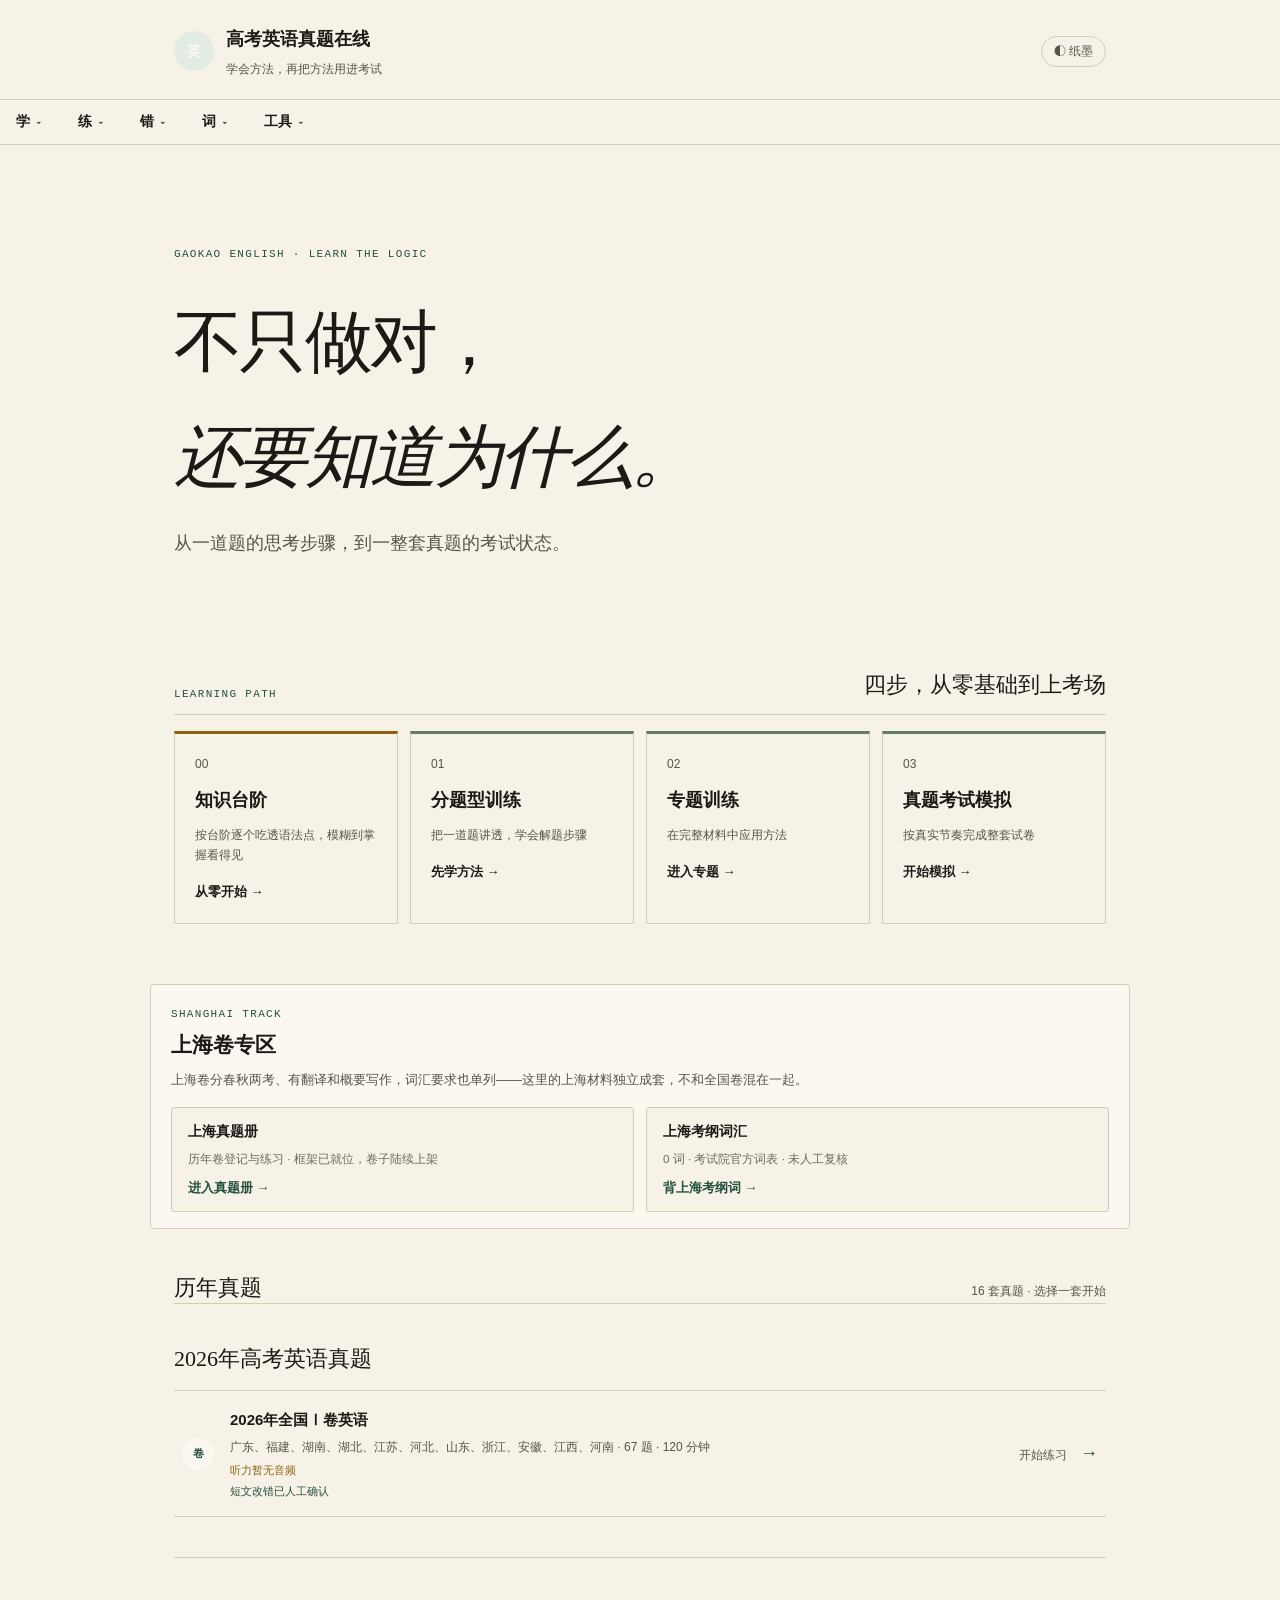
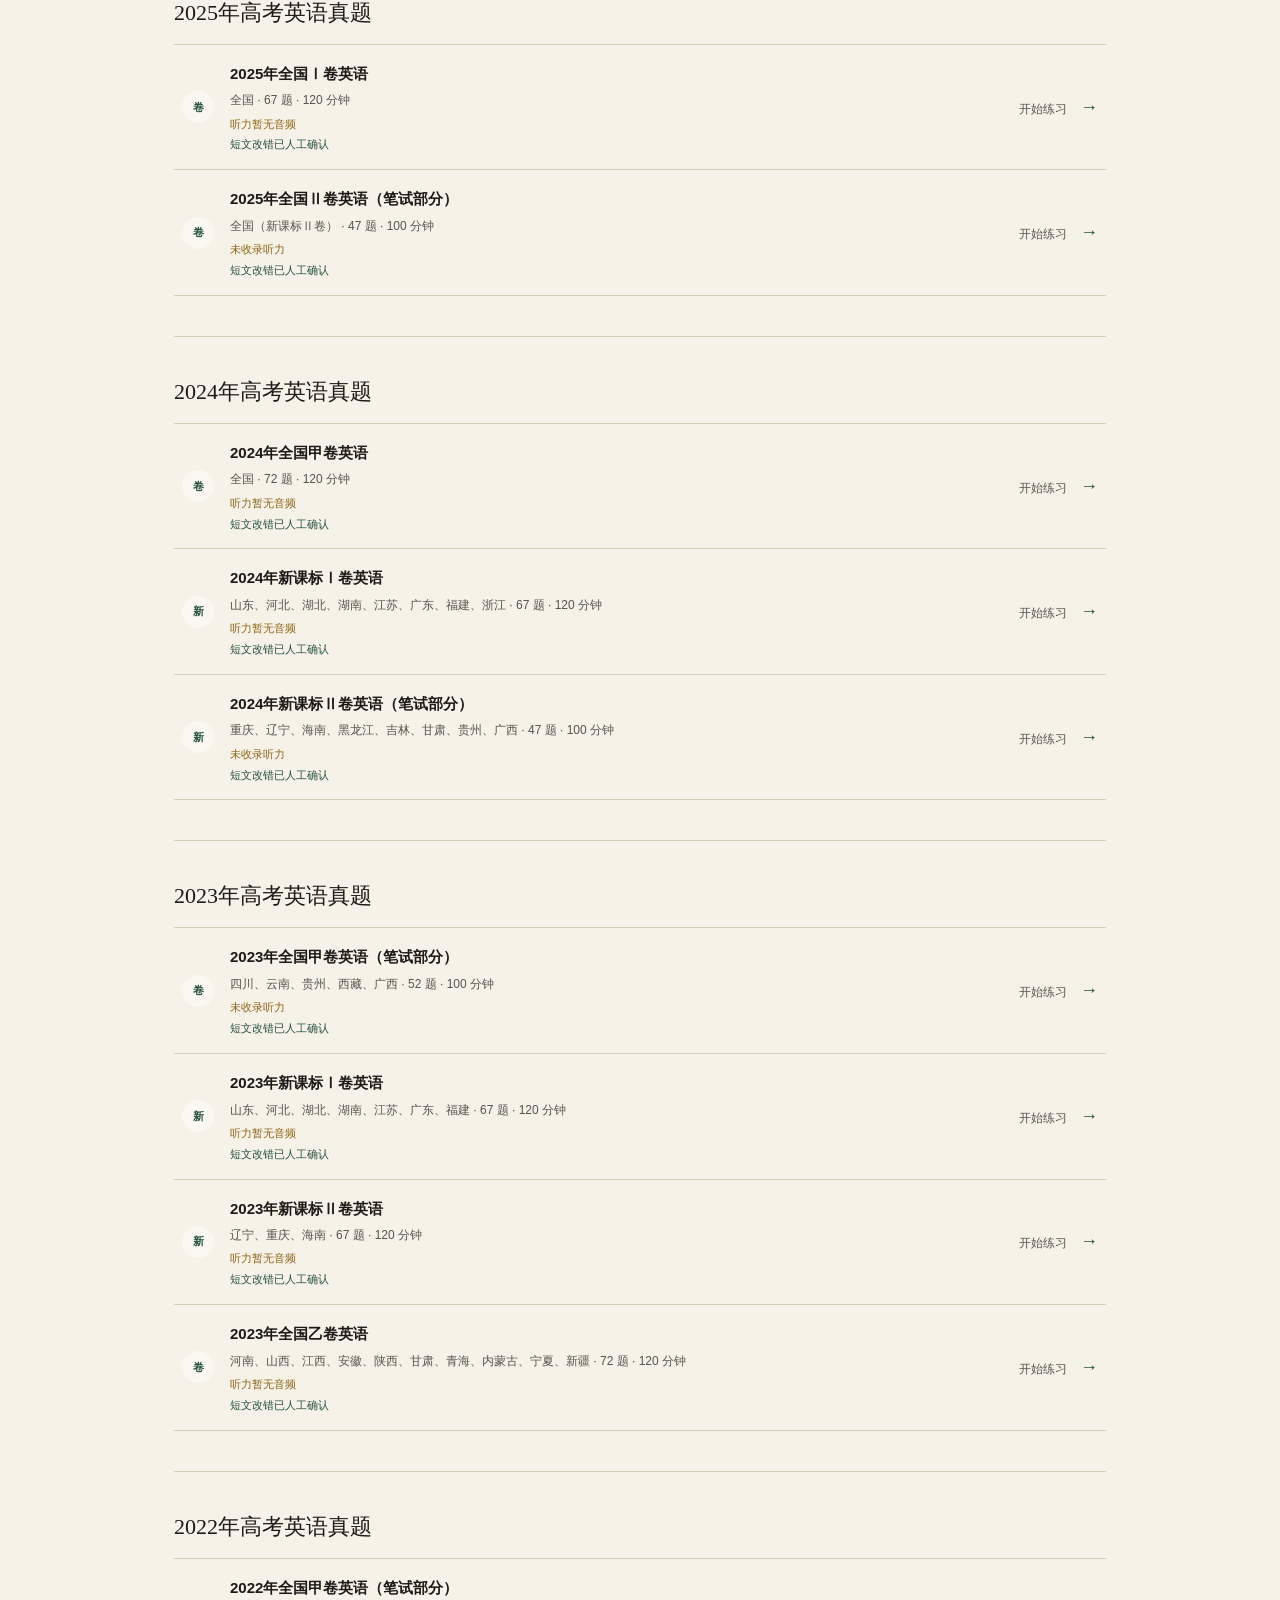
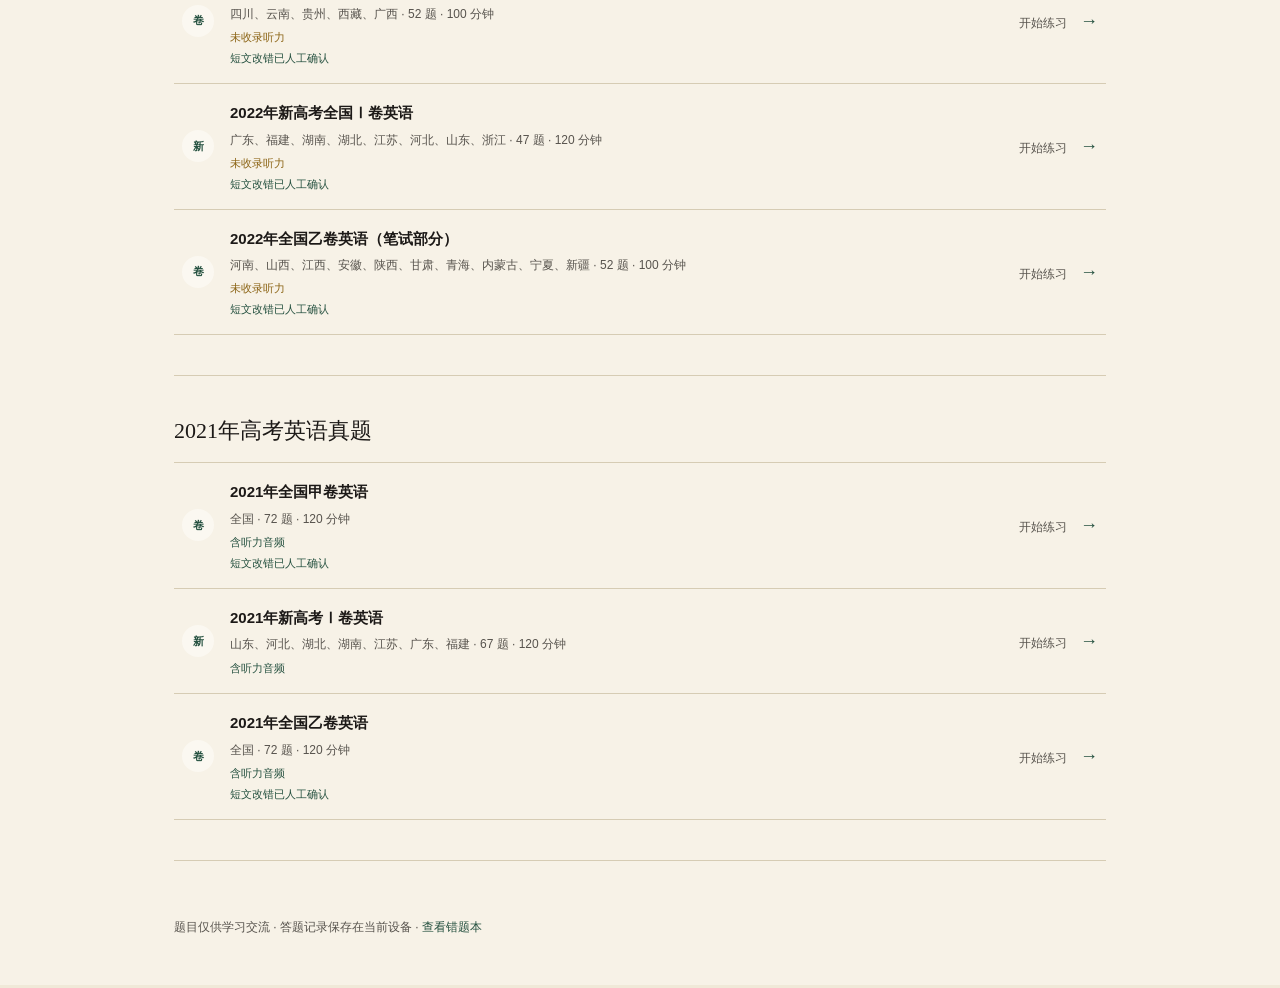
==== index.html @ 0f6656a6 "chore: 初始提交 — 高考英语真题在线（纯前端 SPA） - 16 套全国卷/新高考真题数据 + 听力音频 - 词库：词书/词典/上海考纲词汇（共 10 本） - 功能模块：错题本、生词本、做题" ====
<!DOCTYPE html>
<html lang="zh-CN">
<head>
<meta charset="UTF-8">
<meta name="viewport" content="width=device-width, initial-scale=1.0, viewport-fit=cover">
<title>高考英语真题在线 - 限时练习 · 即时判分</title>
<!-- 主题预置（附录 C1）+ 做题页字号预置（附录 E3）：样式表加载前就把
     主题/字号类挂到 <html> 上，避免首帧闪错底色。
     合法值：主题 day / night（空 = 纸墨默认），字号 lg / xl（空 = 默认）；
     写入方是 app.js 的 theme-cycle / UI.bumpFs。 -->
<script>try{var _t=localStorage.getItem('gkyy_theme');if(_t==='day'||_t==='night')document.documentElement.classList.add('theme-'+_t);var _f=localStorage.getItem('gkyy_fs');if(_f==='lg'||_f==='xl')document.documentElement.classList.add('fs-'+_f);}catch(e){}</script>
<link rel="stylesheet" href="css/style.css">
<link rel="stylesheet" href="css/app.css">
<link rel="stylesheet" href="css/reference.css">
<link rel="stylesheet" href="css/training.css">
<link rel="stylesheet" href="css/platform.css">
<link rel="stylesheet" href="css/design-system.css">
<!-- components.css：全站可复用组件层（容器/卡片/网格/字段/状态）。
     插在 design-system.css 之后、learn/synonyms/word 之前，让页面级 CSS
     既能引用组件类，又能在需要时覆盖。 -->
<link rel="stylesheet" href="css/components.css">
<!-- 分台阶学习页（#/learn）专用样式，仅定义本页新增类名，复用全站 token -->
<link rel="stylesheet" href="css/learn.css">
<!-- 做题方法卡（M1）样式 -->
<link rel="stylesheet" href="css/methods.css">
<link rel="stylesheet" href="css/shanghai.css">
<!-- 同义近义反义（#/synonyms）星座探索页专用样式 -->
<link rel="stylesheet" href="css/synonyms.css">
<link rel="stylesheet" href="css/word.css">
<!-- 参考范文库（#/writing/models）+ 写作专题的新入口样式 -->
<link rel="stylesheet" href="css/writing.css">
<link rel="stylesheet" href="css/responsive.css">
<!-- 主题三态（附录 C1）：纸墨默认 / 白昼 / 夜间。只覆盖 style.css 的变量层，
     组件规则一律不改；排在 responsive 之后确保变量覆盖生效。 -->
<link rel="stylesheet" href="css/themes.css">
<!-- G3 打印/PDF 导出：错题本/复习队列/生词本三页的「打印」按钮 +
     Ctrl+P 兜底。全是 @media print 规则，不影响屏幕渲染。 -->
<link rel="stylesheet" href="css/print.css">
<!-- PWA（F9）：file:// 打开时浏览器会忽略 manifest（fetch 受限），http(s)
     部署后即可被识别为可安装应用。图标用 SVG，免生成多尺寸位图。 -->
<link rel="manifest" href="manifest.json">
<link rel="icon" href="assets/icon.svg" type="image/svg+xml">
<meta name="theme-color" content="#2e6b46">
</head>
<body>
<!-- 跳过导航：键盘/读屏用户第一个 Tab 就能直达主内容，不必逐个穿过顶栏链接。
     聚焦逻辑在 js/a11y.js（不写 location.hash，否则会触发路由回落到首页）。 -->
<a class="skip-link" href="#main">跳到主要内容</a>
<div id="app"></div>
<!-- 39 个外部脚本统一带 defer（2026-09-19）：下载并行、执行顺序不变 ——
     下面整条加载链依赖的就是这个顺序；defer 保证全部解析完才执行，
     #app 不必等 39 个脚本逐个串行下载完才见到内容。
     review.js 是纯计算（错题的间隔复习阶梯），被 js/store.js 的
     markMistakeReviewed 与各页面读取，排在 store.js 之前最省心。 -->
<script defer src="js/review.js"></script>
<script defer src="js/store.js"></script>
<!-- diagnose.js 只导出 Diagnose 常量，被 js/exam.js 的 collectMistakes 调用，
     必须排在它之前（这里全是普通 <script>，没有模块解析顺序兜底）。 -->
<script defer src="js/diagnose.js"></script>
<!-- subskill.js：12 个题型子技能的定义、节点→家族映射与三档度量（§8.4）。
     被 exam.js（交卷落账）、training.js（进度板）、mistakes.js（详情分派）引用。 -->
<script defer src="js/subskill.js"></script>
<!-- diagnostic.js：学业诊断组卷器 + 学业分析规则引擎（纯逻辑，E1/E3），
     被 app.js（开始诊断）与 ui/analysis.js（画像/方案）调用。 -->
<script defer src="js/diagnostic.js"></script>
<!-- redo.js：错题重做组卷器（附录 E1，纯逻辑），被 app.js 的 /redo 路由、
     openPaper 还原分支与结果页入口按钮调用；排在 ui/base.js 之后也兼容
     （eq 函数运行时取 UI.eqAnswer），这里紧随 diagnostic.js 同类纯逻辑。 -->
<script defer src="js/redo.js"></script>
<!-- 本地数据改为 <script> 注入全局变量（取代 fetch 本地 JSON）：file:// 双击
     打开时 fetch 会被 CORS 拦截，整站会卡在「页面加载失败」。这些 .js 在
     data-loader.js 之前加载，把数据挂到 window.__EXAMS__ / __KB__ /
     __EXAMS_CACHE__ 上；原 data/*.json 仍保留、内容不变。 -->
<script defer src="data/index.js"></script>
<!-- 每卷考点词（附录 E2，tools/build_examfreq.py 产出）：仅数 KB 的每卷
     top15 高考核心词榜，做题页卷头「考前 2 分钟」折叠块读取，window.__EXAM_WORDS__。 -->
<script defer src="data/examwords.js"></script>
<!-- 知识体系已重建为手写权威内容，入口改为 data/knowledge/index.js（window.__KB__），
     与考试加载链路(gen_data_js.py)分离；旧 data/knowledge.json / data/knowledge.js 不再加载。 -->
<script defer src="data/knowledge/index.js"></script>
<!-- 做题方法卡（M1，#/methods 数据源）：全国卷五大客观题型的自著候选流程，
     每步 = 动作 + 禁止 + 卡住回退；步骤词表与错题「错在哪一步」标签共用。 -->
<script defer src="data/methods/index.js"></script>
<!-- 定位改写标注试点（2026-09-19）：AI 标注·未人核，与 verified 试卷数据
     分文件存放（window.__LOC__）；人核流程见文件头注释。 -->
<script defer src="data/loc/index.js"></script>
<!-- 上海专区：真题登记框架（papers 暂空）与考纲词汇（官方 PDF 解析，未人核）。
     与全国卷数据完全分开；上海卷制式不同，禁止复用 legacy/new 折算口径。
     sh-kaogang.js（226KB）已改为进上海词汇相关页时按需注入（js/ui/shanghai.js
     的 shVocabReady，与 examfreq/dict 同一懒加载模式），不再急载。 -->
<script defer src="data/shanghai/exams.js"></script>
<!-- 知识星图（#/knowledge-graph）的数据来自 __KB__（related 派生边），
     旧 knowledge_graph.json/.js 已随 D1 改造退役删除。 -->
<!-- 词库（高考/高中/初中/六级词汇，来自三个 git 仓库）：注册表 + 惰性 loader。
     各词书本体按需由 window.__VOCAB__.load(id) 注入，避免一次性加载全部。 -->
<script defer src="data/vocab/index.js"></script>
<!-- 同义/近义/反义词族（#/synonyms 数据源）：手写权威整理，window.__SYN__ -->
<script defer src="data/vocab/synonyms.js"></script>
<!-- 词缀表（前缀/后缀，#/synonyms 词缀派生连接的数据源）：手写权威整理，window.__AFFIX__。
     派生关系由页面运行时与高中词书逐词比对计算（去词缀后仍是词表词才成立）。 -->
<script defer src="data/vocab/affixes.js"></script>
<!-- 通用英汉词典（AsunDictionary，MIT，12.2 万词）：查词兜底，按首字母分片懒加载。 -->
<script defer src="data/vocab/dict.js"></script>
<!-- 真题考频（附录 C3，tools/build_examfreq.py 离线统计）不在此急加载：
     生成物约 MB 级，词条页 _fillWord 时才由 UI._freqReady() 按需注入
     data/examfreq.js（与 dict 分片同一懒加载模式），保持首屏轻。 -->
<script defer src="js/data-loader.js"></script>
<!-- js/ui/*.js：原 js/render.js 拆分而来。base.js 必须排在最前 ——
     它创建 UI 对象本体，其余四个文件用 Object.assign(UI, {…}) 往上挂页面。 -->
<script defer src="js/ui/base.js"></script>
<script defer src="js/ui/library.js"></script>
<script defer src="js/ui/exam-page.js"></script>
<script defer src="js/ui/dashboard.js"></script>
<script defer src="js/ui/mistakes.js"></script>
<!-- 做题方法卡（M1）：#/methods 门厅与单卡 + 错题「错在哪一步」chips 与聚合 -->
<script defer src="js/ui/methods.js"></script>
<!-- 上海专区：门厅 + 真题册（框架）+ 考纲词汇浏览 -->
<script defer src="js/ui/shanghai.js"></script>
<script defer src="js/ui/insights.js"></script>
<script defer src="js/ui/drill.js"></script>
<script defer src="js/ui/search.js"></script>
<script defer src="js/ui/synonyms.js"></script>
<!-- 查词模块（C4/C6）：#/word 词条页 + 点击查词取词逻辑 -->
<script defer src="js/ui/word.js"></script>
<script defer src="js/ui/phrases.js"></script>
<!-- 学业分析（E1/E2/E3）：#/analysis 画像与每日方案、诊断说明/结果页。
     依赖 js/diagnostic.js（组卷+规则引擎），排在它之后。 -->
<script defer src="js/ui/analysis.js"></script>
<script defer src="js/exam.js"></script>
<script defer src="js/training.js"></script>
<script defer src="js/training-page.js"></script>
<script defer src="js/topic.js"></script>
<!-- 参考范文库（#/writing/models）：汇总各卷 modelAnswer，按题型筛选搜索。
     调 Topic.writingType 复用同一套细分类型规则，必须排在 topic.js 之后。 -->
<script defer src="js/ui/writing.js"></script>
<script defer src="js/knowledge-graph.js"></script>
<script defer src="js/app.js"></script>
<script defer src="js/ui-sheet.js"></script>
<script defer src="js/a11y.js"></script>
</body>
</html>
---- css/style.css ----
/* ===== 高考英语真题在线 · 基础层（令牌 + 顶栏 + 少量试卷补充） =====
   作用域说明（避免再次长出死代码）：
     · 本文件 = 全站设计令牌 + .topbar 顶栏 + 成绩/错题卡片的外观补充
     · 题库首页、试卷页主体、答题卡：app.css
     · 学习平台 / 专题 / 错题本 / 知识图谱：platform.css
     · 题库档案页与解析排版：reference.css
     · 分题型训练与讲义：training.css
     · 无障碍、移动端答题卡抽屉、判分状态：design-system.css
   清理记录：本文件原有 105 条 render.js 从未输出的选择器（另一套首页卡片
   .exam-card/.exam-grid、另一套试卷排版 .paper/.opt/.q-block/.blank、
   计时器 .timer-box、交卷弹窗 .modal、成绩条 .section-bars 等，占文件 65%），
   以及被 app.css 完全覆盖的重复定义（.exam-layout/.q-head/.brand/.exam-meta），
   均已删除。新增样式前请先确认 render 层真的会输出该类名。 */

/* =====================================================================
   设计令牌（唯一事实源：项目根目录 DESIGN.md）
   方向：C · 铅字印刷 —— 米黄纸 / 油墨黑 / 双线报头 / 等宽方括号题号
   旧令牌名（--bg / --blue / --gold …）保留为别名并指向新值，
   使既有 CSS 与 6000 行 JS 无需同步改动即可迁移；分区配色与成就金退役。
   ===================================================================== */
:root {
  /* ---------- 纸与墨：中性骨架 ----------
     底色是米黄纸 #f0e9d8 —— 品牌基底，全站不用纯白作页面底。 */
  --paper-0: #f0e9d8;                    /* 页面底：米黄纸 */
  --paper-1: #f7f2e7;                    /* 卡片 / 抬升面 */
  --paper-2: #fbf8f1;                    /* 最高面：输入框、弹层、悬浮答题卡 */
  --paper-1-glass: rgba(247, 242, 231, .92);  /* 顶栏半透明，融入页面不悬空 */

  /* 对比度为实测值（WCAG 2.1，纸底 #f0e9d8 / 卡面 #f7f2e7）。
     三级文字与功能色一律按 AA 正文 4.5:1 校准，不靠“看着还行”放行。 */
  --ink:   #1c1917;   /* 主文字：油墨黑   14.45:1 / 15.66:1  AAA */
  --ink-2: #57534d;   /* 次要文字          6.31:1 /  6.84:1  AA  */
  --ink-3: #6e695f;   /* 三级 / 元信息     4.51:1 /  4.89:1  AA
                         原 #857e73 实测仅 3.32:1，不达 AA，已压暗至达标。 */

  --line:        #d6ccb4;   /* 常规分隔：分栏线、列表分隔（装饰性，不承载信息 1.32:1） */
  --line-strong: #bdb096;   /* 强调分隔：边框、输入框、报头细线（1.77:1） */

  /* ---------- 重音：全站唯一（深墨绿） ---------- */
  --accent:      #24503f;   /* 7.56:1 / 8.20:1  AA */
  --accent-soft: #e3ece4;   /* 选中态底色 */
  --accent-line: #637c6c;   /* 选中态边框 3.75:1 / 4.06:1，非文本 ≥3:1
                               原 #9db8a8 实测仅 1.76:1，选中反馈几乎看不见，已压暗。 */

  /* ---------- 功能色：语义固定，必配图标或文字，不以色为唯一载体 ---------- */
  --red: #a3352b;   --red-soft: #f7e8e5;    /* 5.59:1 / 6.06:1 */
  --green: #187746; --green-soft: #e6efe4;  /* 4.61:1 / 4.99:1
                                               原 #1a7f4b 实测 4.15:1，不达 AA，已压暗。
                                               仍比 --accent 亮 0.074L，保住“结构色/判分色”明度分野。 */
  --amber: #8a6212; --amber-soft: #f6efdd;  /* 4.52:1 / 4.90:1（贴线达标，勿再调浅） */

  /* ---------- 热力图四档：同色相四阶明度 ----------
     打卡日历与知识热力图用，与「统一重音」不冲突——它不是品牌色，
     是「活动密度」的视觉编码。从最浅到最深：极少→大量 */
  --heat-1: #dfece4;
  --heat-2: #b3d2c1;
  --heat-3: #6fa98f;
  /* heat-4 = --green：最多 */

  /* ---------- 星图页「夜间章节」：全站唯一的有意例外 ----------
     星座图需要夜空语境，所以这里允许一套暗底与关系色。这不是遗漏，是设计决定：
     六种关系是语义（同义/近义/反义/前缀/后缀/词组），不是装饰，故各自成令牌。
     约束：这套色只能在星图页使用，其它页面一律回到纸墨 + 单一重音。 */
  --rel-syn:  #6fd3a4;   /* 同义 */
  --rel-near: #86b6f2;   /* 近义 */
  --rel-ant:  #f2938c;   /* 反义 */
  --rel-pre:  #b48ce0;   /* 前缀（夜空上的亮变体） */
  --rel-suf:  #64d8cb;   /* 后缀（夜空上的亮变体） */
  --rel-pre-deep: #8a5b9b;  /* 前缀（纸面上的深变体） */
  --rel-suf-deep: #2f9c92;  /* 后缀（纸面上的深变体） */
  --rel-phr:  #f2b46f;   /* 词组（夜空上的亮变体） */
  --rel-phr-deep: #b5772a;  /* 词组（纸面上的深变体） */
  --rel-sim:  #f0a3c2;   /* 形近（夜空上的亮变体：粉） */
  --rel-sim-deep: #a84a72;  /* 形近（纸面上的深变体） */

  /* 纸面变体：星图页不只有夜空画布，详情卡与列表仍落在纸上。
     夜空色（#86b6f2 之类）放到米黄纸上只有 2:1 上下，根本读不清，
     所以每种关系再配一个「纸面变体」：同色相、压暗到 AA。
     一个色值要同时满足两种用法，故明度必须压到 L≤0.16：
       · chip 文字：色 on 卡面 #f7f2e7 / 最高面 #fbf8f1 / 页面底 #f0e9d8
       · badge 底色：承 #fff 白字
     实测（纸底 #f0e9d8 / 卡面 #f7f2e7 / 白字）：
       near #3e6ba3 → 4.52 / 4.90 / 5.47:1
       suf  #25746b → 4.58 / 4.96 / 5.54:1
       syn  --green → 4.99:1（卡面），白字 5.9:1
       ant  --red   → 6.06:1（卡面），白字 5.3:1   */
  --rel-pre-ink:  #7a4fa8;       /* 前缀：纸面紫 */
  --rel-phr-ink:  #8a5a1a;       /* 词组：纸面橙（夜空 #f2b46f 的同色相压暗） */
  --rel-sim-ink:  #9c4269;       /* 形近：纸面粉（夜空 #f0a3c2 的同色相压暗） */

  /* ---------- 等级阶梯：中性 → 浅重音 → 满重音 ----------
     难度（基础/进阶/挑战）与掌握度是序数，不是并列的三个类别，
     所以用同一重音的三级强度做阶梯，而不是绿/蓝/琥珀三种色相——
     那正是被退役的分区配色思路。三级之间靠「有无底色 + 底色深浅」区分，
     不靠左侧竖线（P-38）。
     实测：5.14:1 / 7.58:1 / 9.15:1，全部 AA。 */
  --lv-1: var(--ink-3);   --lv-1-bg: var(--paper-2);     --lv-1-line: var(--line);
  --lv-2: var(--accent);  --lv-2-bg: var(--accent-soft); --lv-2-line: var(--accent-line);
  --lv-3: #fff;           --lv-3-bg: var(--accent);      --lv-3-line: var(--accent);

  /* ---------- 兼容别名：旧名 → 新值 ----------
     --blue / --gold 系列全部收敛到墨绿（分区配色与成就金退役）。 */
  --bg: var(--paper-0);
  --paper: var(--paper-1);
  --blue: var(--accent);
  --gold: var(--accent);
  --gold-soft: var(--accent-soft);

  /* ---------- 字体：全系统栈，零 webfont ----------
     衬线 = 被阅读的内容；无衬线 = 被操作的 UI；等宽 = 数字（题号/计时/统计） */
  --font-serif: Georgia, "Times New Roman", "Songti SC", STSong, SimSun, serif;
  --font-sans: -apple-system, BlinkMacSystemFont, "PingFang SC", "Hiragino Sans GB",
               "Microsoft YaHei", "Noto Sans SC", sans-serif;
  --font-mono: ui-monospace, SFMono-Regular, Menlo, Consolas, "Courier New", monospace;
  --serif: var(--font-serif);   /* 旧名 */
  --sans: var(--font-sans);     /* 旧名 */

  /* ---------- 字阶（语义递进，非等差） ----------
     档间以"视觉递进"为原则而不是等差——正文 14→15→16 几乎不可分，
     但 16→17→18 是清晰的"题干→段首→小标题"递进，所以非等差。
     改值前先看 DESIGN.md §3。 */
  --fs-2xs: 11px;     /* 角标、页脚注 */
  --fs-xs:  12px;     /* 标签、辅助说明 */
  --fs-sm:  13px;     /* 次要正文、表格 */
  --fs-md:  14px;     /* UI 正文（中文下限） */
  --fs-base:15px;     /* 正文基准（与 body 默认一致） */
  --fs-md2: 16px;     /* 题干（英文主导） */
  --fs-lg:  17px;     /* 题干、段首 */
  --fs-lg2: 18px;     /* 强调小标题、题号 */
  --fs-xl:  20px;     /* 小标题 */
  --fs-2xl: 22px;     /* 副标题（响应式收紧档） */
  --fs-3xl: 24px;     /* 区块标题 */
  --fs-4xl: 28px;     /* 大数字、徽标数字 */
  --fs-5xl: 30px;     /* 页标题 */
  --fs-6xl: 32px;     /* 大标题、卷名 */
  --fs-7xl: 38px;     /* 首页大标题 */
  --fs-8xl: 42px;     /* 章节 hero 字号（与 7xl 形成 4 档递进） */
  --fs-9xl: 48px;     /* 极大数字（成绩、统计徽标） */

  /* 流体标题：只留两档，且只允许用在页面级 hero 上。
     原先散着 5 种 clamp（38/6vw/60、36/6vw/66、42/7vw/68、42/7vw/82…），
     同一层级的标题在不同页面差出 22px，是「看着不舒服」的直接来源之一。
     下限对齐 --fs-7xl / --fs-8xl，上限不再超过 68px——再放大只是把版心撑散，
     不增加信息量。 */
  --fs-hero:    clamp(38px, 6vw, 60px);   /* 页面 hero：卷名 / 专题名 / 训练营名 */
  --fs-hero-lg: clamp(42px, 7vw, 68px);   /* 全屏 hero：资料库首屏 */
  --fs-hero-sm: clamp(24px, 4vw, 38px);   /* 卡片内 hero：仪表盘标题 */

  /* ---------- 行高：中文笔画密，比英文更需呼吸 ----------
     全站只有这 5 档。原先散着 18 种数值（1 / 1.1 / 1.15 / 1.2 / 1.5 / 1.6 /
     1.7 / 1.75 / 1.8 / 1.85 / 1.9 / 2 …），同一个「正文」在不同页面行距差到
     20%，跨页翻动时纵向节奏一直在变——这是最隐蔽也最伤眼的不一致。 */
  --lh-display: 1.12;/* 流体大标题（38–68px）：越大越要收紧，否则字间散架 */
  --lh-tight: 1;     /* 单行数字 / 题号：盒子与字等高 */
  --lh-num:   1.2;   /* 等宽数字、计数徽标 */
  --lh-ui:    1.45;  /* UI 文本：按钮、选项、表格、注释 */
  --lh-head:  1.3;   /* 小标题（20–32px） */
  --lh-body:  1.7;   /* 中文正文 / 题干 */
  --lh-read:  1.9;   /* 长文阅读：阅读题文章、逐条讲解 */

  /* ---------- 间距（4px 基准 + 关键中间档） ----------
     主轴仍是 4px 倍数，但补充 6/14/20/28/40/56 六个常用档位
     （取代 5/9/11/13/15/18/22/26/30/34/38/42/52/60 等碎片值），
     使 196 处越界间距可吸附归位而不强行四舍五入。 */
  --sp-1: 4px;
  --sp-1-5: 6px;   /* 取代 5/7 */
  --sp-2: 8px;
  --sp-2-5: 10px;  /* 取代 9/11 */
  --sp-3: 12px;
  --sp-3-5: 14px;  /* 取代 13/15 */
  --sp-4: 16px;
  --sp-5: 20px;    /* 取代 18/22 */
  --sp-6: 24px;
  --sp-7: 28px;    /* 取代 26/30 */
  --sp-8: 32px;
  --sp-9: 40px;    /* 取代 34/35/38/42；也是 44 触控目标的余量 */
  --sp-10: 48px;
  --sp-11: 56px;   /* 取代 52/60 */
  --sp-12: 64px;
  --sp-13: 96px;   /* 章节间距 */

  /* ---------- 容器宽度（统一全站 max-width） ----------
     原 18 种 max-width（760/900/980/1100/1120/1160/1240…）碎片化，
     收敛到这 5 个语义档。多给一档 --w-mid，是因为 980 与 1100 差 120px：
     硬并到 1100 会把学习路径/写作台的行宽拉到不舒服，硬压到 760 又会
     浪费整屏宽度——宽度档位是「用途」而非「随便凑整」，不能为少一档牺牲版式。
       --w-read   ：长文阅读，68ch ≈ 760px，中英文都舒适
       --w-narrow ：单卡页（成绩/错题详情/单条词条）
       --w-mid    ：工作台（学习路径/写作台/专题报告）
       --w-content：内容页（仪表盘/学习/词库/训练/知识点）
       --w-exam   ：试卷页（带右侧 132px 悬浮答题卡） */
  --w-read:    68ch;
  --w-narrow:  760px;
  --w-mid:     980px;
  --w-content: 1100px;
  --w-exam:    1240px;

  /* ---------- 圆角：印刷气质用小圆角，方形感是来源 ---------- */
  --r-sm: 3px; --r-md: 4px; --r-lg: 6px; --r-pill: 999px;

  /* ---------- 阴影：只给真正的浮层（抽屉 / 弹层 / 悬浮答题卡） ---------- */
  --shadow-3: 0 4px 16px rgba(28, 25, 23, .10);
  --shadow: 0 1px 3px rgba(28, 25, 23, .07), 0 8px 24px rgba(28, 25, 23, .06);

  /* ---------- 动效（强度 3/10） ---------- */
  --ease-out: cubic-bezier(0.23, 1, 0.32, 1);
  --ease-inout: cubic-bezier(0.77, 0, 0.175, 1);

  /* ---------- 焦点环：油墨黑，纸底上 14.45:1 ---------- */
  --focus-ring: #1c1917;

  /* ---------- 文字在重音/油墨实色上的反白（替代裸 #fff，统一令牌） ---------- */
  --on-accent: #fbf8f1;   /* 墨绿按钮 / 题格上的字：用最高纸面而非纯白，更「印上去」 */
  --on-ink:    #f7f2e7;   /* 油墨黑块（skip-link）上的字 */

  /* ---------- 纸纤维噪点（签名氛围层，见 body::before） ----------
     极淡的 fractalNoise 叠在米黄纸之上，模拟油印卷面的纤维感；
     不承载信息，仅营造「这是一份考卷」的触觉。opacity 压到 0.035，
     灰度 multiply，绝不影响正文对比度。 */
  --paper-grain: url("data:image/svg+xml,%3Csvg xmlns='http://www.w3.org/2000/svg' width='180' height='180'%3E%3Cfilter id='n'%3E%3CfeTurbulence type='fractalNoise' baseFrequency='0.82' numOctaves='2' stitchTiles='stitch'/%3E%3C/filter%3E%3Crect width='100%25' height='100%25' filter='url(%23n)'/%3E%3C/svg%3E");
}

* { box-sizing: border-box; margin: 0; padding: 0; }
html { scroll-behavior: smooth; }
body {
  background: var(--paper-0); color: var(--ink);
  font-family: var(--font-sans); font-size: var(--fs-md); line-height: var(--lh-body);
  text-rendering: optimizeLegibility; -webkit-font-smoothing: antialiased;
}

/* ---------- 签名氛围层：纸纤维噪点（固定、不挡交互、不滚动） ----------
   只给「纸感」，不给阴影、不给渐变光晕——这是印刷逻辑，不是玻璃拟态。 */
body::before {
  content: ""; position: fixed; inset: 0; z-index: 0; pointer-events: none;
  background-image: var(--paper-grain); background-size: 180px 180px;
  opacity: .04; mix-blend-mode: multiply;
}

/* ---------- 签名动作：选区高亮（油墨黑底 + 墨绿字，全站一致） ---------- */
::selection { background: var(--ink); color: var(--on-ink); }
::-moz-selection { background: var(--ink); color: var(--on-ink); }

#app { position: relative; z-index: 1; }   /* 抬到纸纤维层之上 */
a { color: var(--accent); text-decoration: none; }
button { font-family: inherit; cursor: pointer; }

/* ---------- 顶栏（本文件独有；试卷页用 app.css 的 .exambar） ---------- */
.topbar {
  position: sticky; top: 0; z-index: 50;
  background: var(--paper-1-glass); backdrop-filter: blur(8px);
  border-bottom: 1px solid var(--line);
}
.topbar-inner {
  max-width:var(--w-content); margin: 0 auto; padding: var(--sp-2-5) var(--sp-5);
  display: flex; align-items: center; gap: var(--sp-3-5); flex-wrap: wrap;
}

/* ---------- 语法填空输入行（topic.js 的 .topic-free.grammar-input） ---------- */
.grammar-input {
  margin: var(--sp-1-5) 0 var(--sp-1) var(--sp-6); display: flex; align-items: center; gap: var(--sp-2);
  font-family: var(--serif);
}
.grammar-input input {
  font-family: var(--serif); font-size: var(--fs-base); padding: var(--sp-1-5) var(--sp-3);
  border: 1px solid var(--line); border-radius: var(--r-sm); min-width: 220px;
}
.grammar-input input:focus-visible { border-color: var(--accent); }

/* ---------- 成绩页 / 错题本：卡片外观补充（其余定位在 app.css） ---------- */
.result-hero {
  background: var(--paper); border: 1px solid var(--line);
  border-radius:var(--r-md); box-shadow: var(--shadow); margin-bottom: var(--sp-5);
}
.mistake-item { border-radius: var(--r-md); box-shadow: var(--shadow); }
---- css/app.css ----
/* application layer styles */
.shell{max-width:var(--w-content);margin:0 auto;padding:var(--sp-9) var(--sp-6)}.brand{display:flex;align-items:center;gap:var(--sp-2-5);color:var(--ink)}.brand small{display:block;color:var(--ink-3);font-size:var(--fs-2xs);font-weight:400}.brand-mark{display:grid;place-items:center;width:var(--sp-9);height:var(--sp-9);background:var(--accent);color:var(--on-accent);border-radius:var(--r-md);font-weight:800}.nav-note,.nav-back{margin-left:auto;color:var(--ink-3);font-size:var(--fs-sm)}.eyebrow{color:var(--accent);font-size:var(--fs-2xs);letter-spacing:.14em;font-weight:800}.library-head{display:flex;justify-content:space-between;align-items:end;margin:var(--sp-11) 0 var(--sp-6)}.library-head h1,.library-head h2{margin-top:var(--sp-2);font-family:var(--serif);font-size:var(--fs-6xl)}.mistake-top{display:flex;justify-content:space-between}.exambar{position:sticky;top:0;z-index:10;background:var(--paper-1-glass);backdrop-filter:blur(8px);-webkit-backdrop-filter:blur(8px);border-bottom:1px solid var(--line)}.exambar-inner{max-width:var(--w-exam);margin:auto;padding:var(--sp-3) var(--sp-6);display:flex;align-items:center;gap:var(--sp-5)}.progress{margin-left:auto;color:var(--ink-3);font-size:var(--fs-sm)}.timer{font-variant-numeric:tabular-nums;font-weight:800;font-size:var(--fs-xl);color:var(--accent)}.timer.urgent{color:var(--red)}.primary-btn,.ghost-btn,.text-btn{display:inline-flex;align-items:center;justify-content:center;padding:var(--sp-2-5) var(--sp-4);border:1px solid var(--accent);background:var(--accent);color:var(--on-accent);font-weight:700;font-size:var(--fs-sm)}.ghost-btn{background:var(--paper-1);color:var(--accent)}.text-btn{border:0;background:transparent;color:var(--accent)}.exam-layout{max-width:var(--w-exam);margin:auto;display:grid;grid-template-columns:minmax(0,1fr) 250px;gap:var(--sp-6);padding:var(--sp-8) var(--sp-6)}.exam-content{min-width:0}.exam-title{font-family:var(--serif);font-size:var(--fs-6xl)}.exam-meta{color:var(--ink-3);font-size:var(--fs-sm);margin:var(--sp-2) 0 var(--sp-7)}.section-heading{display:flex;justify-content:space-between;border-top:3px double var(--ink);padding:var(--sp-3) 0;margin-top:var(--sp-9);font-weight:800}.section-heading b{color:var(--ink-3);font-size:var(--fs-xs)}.passage{background:var(--paper-1);border:1px solid var(--line);padding:var(--sp-5) var(--sp-5);margin:var(--sp-3-5) 0;font-family:var(--serif);line-height:var(--lh-read)}.passage b{display:block;color:var(--accent);font-family:var(--sans);margin-bottom:var(--sp-2)}.question{padding:var(--sp-5) 0;border-bottom:1px solid var(--line)}.q-head{display:flex;gap:var(--sp-3);align-items:center}.q-head>b{color:var(--accent);font-size:var(--fs-lg2)}.q-head>span{color:var(--ink-3);font-size:var(--fs-xs)}.q-head .mark{margin-left:auto;font-size:var(--fs-xs)}.mark.ok{color:var(--green)}.mark.bad{color:var(--red)}.stem{font-family:var(--serif);font-size:var(--fs-md2);margin:var(--sp-2) 0 var(--sp-3)}.option{display:flex;gap:var(--sp-2-5);align-items:flex-start;padding:var(--sp-2-5) var(--sp-3);margin:var(--sp-1) 0;border:1px solid transparent;cursor:pointer}.option:hover,.option.selected{background:var(--accent-soft);border-color:var(--accent-line)}.option{position:relative}/* 铅字印刷的选项标记：□ 未选 / ■ 已选（C 方向签名元素）。
   原生单选圈只做视觉隐藏，仍留在 DOM 与 Tab 序中，读屏和键盘操作不受影响；
   焦点环因此必须改画在 label 上，否则键盘用户会失去焦点提示。*/
.option input{position:absolute;width:var(--sp-1);height:var(--sp-1);opacity:0;margin:0;pointer-events:none}
.option::before{content:"□";flex:none;font-family:var(--font-mono);font-size:var(--fs-base);line-height:var(--lh-ui);color:var(--ink-3)}
.option.selected::before{content:"■";color:var(--accent)}
.option:has(input:focus-visible){outline:2px solid var(--focus-ring);outline-offset:2px}
.question.review .option.correct::before{content:"■";color:var(--green)}
.question.review .option.selected:not(.correct)::before{content:"■";color:var(--red)}.option-letter{font-weight:700;color:var(--accent)}
/* ===== 标题语义化后的外观保持 =====
   为了让读屏用户能按「标题」在 72 道题之间跳转，render.js 把
   部分标题 span→h2、题号 b→h3、答题卡标题 div→h2。
   h2/h3 自带的大字号与外边距会破坏原排版，这里显式压回原样式，
   视觉与改动前完全一致，仅语义层发生变化。 */
.section-heading h2{font-size:inherit;font-weight:inherit;font-family:inherit;margin:0}
.q-head>h3{color:var(--accent);font-size:var(--fs-lg2);font-weight:700;font-family:inherit;margin:0;line-height:var(--lh-tight)}
.answer-sheet h2.sheet-title{font-size:inherit;font-family:inherit;margin:0 0 var(--sp-3-5)}
/* ===== 答案解析模式（mode!=='practice'）=====
   render.js 输出 .question.review / .question.wrong / .option.correct，
   此前全站无任何规则匹配它们 —— 复盘页看不出哪题错、哪项才是正解。
   判分信号不靠颜色单通道：正解补「✓ 正确答案」、错选补「✗ 你选的」，
   色盲与灰度打印同样可读。以下规则须排在 .option.selected 之后才能生效。 */
.question.review{padding:var(--sp-3) var(--sp-3-5);border:1px solid var(--accent-line);background:var(--accent-soft)}
.question.review.wrong{border-color:var(--red)}
.question.review .option{cursor:default}
.question.review .option:hover{background:none;border-color:transparent}
.question.review .option.correct,
.question.review .option.selected.correct{
  background:var(--green-soft);border-color:var(--green);color:var(--ink)}
.question.review .option.correct .option-letter{color:var(--green)}
.question.review .option.correct::after{
  content:"✓ 正确答案";margin-left:auto;flex:none;padding-left:var(--sp-2-5);
  color:var(--green);font-size:var(--fs-xs);font-weight:700;white-space:nowrap}
.question.review .option.selected:not(.correct){
  background:var(--red-soft);border-color:var(--red)}
.question.review .option.selected:not(.correct) .option-letter{color:var(--red)}
.question.review .option.selected:not(.correct)::after{
  content:"✗ 你选的";margin-left:auto;flex:none;padding-left:var(--sp-2-5);
  color:var(--red);font-size:var(--fs-xs);font-weight:700;white-space:nowrap}
/* 主观题：解析模式下把考生原答案与参考答案并排给出 */
.question.review .fill-input,.question.review .writing-input{
  background:var(--paper-2);color:var(--ink-2)}
.question.review .mark{font-weight:700}.fill-input,.writing-input{display:block;width:100%;border:1px solid var(--line);padding:var(--sp-3);font:inherit;margin-top:var(--sp-2-5)}.writing-input{min-height:150px}.explanation{margin-top:var(--sp-3-5);padding:var(--sp-3-5) var(--sp-4);background:var(--accent-soft);border:1px solid var(--accent-line);font-size:var(--fs-sm)}.explanation b{color:var(--accent)}.explanation-loc{margin-top:var(--sp-3);padding:var(--sp-3) var(--sp-3-5);background:var(--paper-0);border:1px dashed var(--line-strong);border-radius:var(--r-md)}.explanation-loc b{display:block;margin-bottom:var(--sp-1)}.explanation-loc p{margin:var(--sp-1) 0;color:var(--ink-2)}.explanation-loc .loc-unverified{display:inline-block;margin-top:var(--sp-1);font-size:var(--fs-2xs);font-style:normal;color:var(--ink-3);border:1px solid var(--line);border-radius:var(--r-sm);padding:0 var(--sp-1-5)}.answer-sheet{position:sticky;top:76px;align-self:start;background:var(--paper-2);border:1px solid var(--line);padding:var(--sp-4);box-shadow:var(--shadow-3);max-height:calc(100vh - 100px);overflow:auto}.sheet-title{display:flex;justify-content:space-between;font-weight:800;margin-bottom:var(--sp-3-5)}.sheet-title small{color:var(--ink-3)}.sheet-section{margin:var(--sp-3-5) 0}.sheet-section>span{font-size:var(--fs-2xs);color:var(--ink-3);display:block;margin-bottom:var(--sp-2)}.sheet-section>div{display:flex;flex-wrap:wrap;gap:var(--sp-1-5)}.sheet-dot{width:var(--sp-8);height:var(--sp-8);display:grid;place-items:center;border:1px solid var(--line);color:var(--ink-2);font-size:var(--fs-2xs)}.sheet-dot.done{background:var(--accent);border-color:var(--accent);color:var(--on-accent)}.result-page{max-width:var(--w-narrow)}.result-hero{text-align:center;padding:var(--sp-11) var(--sp-5) var(--sp-9)}.result-hero h1{font:40px var(--serif);margin:var(--sp-3-5) 0}.score-ring{display:grid;place-items:center;width:172px;height:172px;background:var(--accent-soft);border:3px solid var(--accent-line);border-radius:50%;margin:var(--sp-8) auto var(--sp-4)}.score-ring strong{font:700 52px var(--serif);color:var(--accent);font-variant-numeric:tabular-nums}.score-ring span{color:var(--ink-3);font-size:var(--fs-xs)}.result-hero p{color:var(--ink-2)}.result-actions{display:flex;gap:var(--sp-2-5);justify-content:center;flex-wrap:wrap}.score-list{margin-top:var(--sp-9);border-top:1px solid var(--line)}.score-list>div{display:grid;grid-template-columns:1fr 80px 180px;gap:var(--sp-3-5);align-items:center;padding:var(--sp-3-5) 0;border-bottom:1px solid var(--line);font-size:var(--fs-sm)}.score-list b{text-align:right}.score-list i{height:var(--sp-2);background:var(--line)}.score-list u{display:block;height:100%;background:var(--accent);text-decoration:none}.mistake-item{background:var(--paper-1);border:1px solid var(--line);padding:var(--sp-5);margin:var(--sp-3) 0}.mistake-top{font-size:var(--fs-sm);color:var(--ink-2)}.mistake-top span{color:var(--ink-3)}.mistake-item>p{font-family:var(--serif);margin:var(--sp-3-5) 0}.mistake-answer{font-size:var(--fs-sm);color:var(--ink-2)}.mistake-answer b{color:var(--green)}.empty-state{text-align:center;padding:100px var(--sp-5);color:var(--ink-3)}.empty-state strong{display:block;color:var(--ink);font:28px var(--serif);margin-bottom:var(--sp-2-5)}.empty-state .primary-btn{margin-top:var(--sp-5)}/* 答题卡：>=960px 右侧悬浮；<960px 撤出网格，由 design-system.css 的底部抽屉接管。
   断点必须与该文件的抽屉媒体查询一致，否则中间尺寸会两种都没有。 */
@media(max-width:960px){.exam-layout{grid-template-columns:1fr;padding:var(--sp-6) var(--sp-5)}.answer-sheet{display:none}}
@media(max-width:800px){.exambar-inner{padding:var(--sp-2-5) var(--sp-3-5);gap:var(--sp-2-5)}.exambar-inner .brand b{max-width:150px;overflow:hidden;white-space:nowrap;text-overflow:ellipsis}.progress{display:none}.library-head{display:block}.shell{padding:var(--sp-7) var(--sp-4)}.score-list>div{grid-template-columns:1fr 70px 90px}}

/* ---------- 卷面模式（2026-09-05，交流纪要附录 C2）----------
   整卷页贴近真实高考卷：卷头居中衬线 + 报头线；多篇阅读按「原文 → 该篇
   题目」真卷分组流（.passage-group 由 exam-page.js examSection 产出）；
   原文两端对齐更像纸。只动外观，作答数据结构零改动。 */
.exam-head{max-width:var(--w-read,720px);margin:0 auto var(--sp-7);padding:var(--sp-5) 0;text-align:center;border-top:3px double var(--line-strong);border-bottom:1px solid var(--line)}
.exam-head .exam-title{font-size:var(--fs-5xl);margin:0}
.exam-head .exam-meta{margin:var(--sp-3) 0 0}
.exam-content .passage div{text-align:justify}
.passage-flow{margin:var(--sp-2) 0}
.passage-group{margin:var(--sp-5) 0}
.passage-group .passage{margin:0 0 var(--sp-3-5)}

/* ---------- 本卷考点词（2026-09-05，纪要附录 E2）----------
   卷头下的可折叠块：这套卷出现较多的高考核心词，点击直达词条页。 */
.exam-words{margin-top:var(--sp-4);text-align:left}
.exam-words summary{cursor:pointer;color:var(--accent);font-size:var(--fs-sm)}
.exam-words summary:hover{color:var(--accent-line)}
.exam-words-row{display:flex;flex-wrap:wrap;gap:var(--sp-2);margin-top:var(--sp-3)}
.exam-word-chip{display:inline-flex;align-items:baseline;gap:var(--sp-1);padding:var(--sp-1-5) var(--sp-3);border:1px solid var(--line);border-radius:999px;background:var(--paper-1);color:var(--ink);text-decoration:none;font-family:var(--serif);font-size:var(--fs-sm)}
.exam-word-chip small{color:var(--ink-3);font-size:var(--fs-xs)}
.exam-word-chip:hover{border-color:var(--accent-line);background:var(--accent-soft)}

/* ---------- 做题页字号三档（纪要附录 E3）----------
   只放大做题页（.exam-content）的原文/题干/选项文字，不动全站版式；
   类挂 <html>（index.html 首帧预置），档位落 localStorage.gkyy_fs。 */
.fs-toggle{display:inline-flex;gap:var(--sp-1)}
.fs-toggle .text-btn{padding:var(--sp-1) var(--sp-2);border:1px solid var(--line);border-radius:6px;background:var(--paper-1);font-size:var(--fs-xs)}
.fs-toggle .text-btn[disabled]{opacity:.4;cursor:default}
html.fs-lg .exam-content .passage div{font-size:1.12rem}
html.fs-lg .exam-content .stem,html.fs-lg .exam-content .question>p{font-size:1.02rem}
html.fs-lg .exam-content .option{font-size:1rem}
html.fs-xl .exam-content .passage div{font-size:1.26rem}
html.fs-xl .exam-content .stem,html.fs-xl .exam-content .question>p{font-size:1.12rem}
html.fs-xl .exam-content .option{font-size:1.08rem}

/* ===== 听力组件（2026-09-15 A-1/A-2：播放器 / 文字稿 / 边界提示） ===== */
.listen-audio {
  margin: var(--sp-3) 0 var(--sp-4);
  padding: var(--sp-3) var(--sp-4);
  background: var(--paper-2);
  border: 1px solid var(--line);
  border-radius: var(--r-md, 10px);
}
.listen-audio audio { width: 100%; max-width: 560px; display: block; }
.listen-audio small { display: block; margin-top: var(--sp-2); color: var(--ink-3, var(--ink-2)); }
.listen-ts { margin: var(--sp-2) 0 var(--sp-3); }
.listen-ts summary { color: var(--ink-2); cursor: pointer; font-size: var(--fs-sm, 14px); }
.listen-ts p {
  margin: var(--sp-2) 0 0;
  padding: var(--sp-3);
  background: var(--paper-2);
  border: 1px solid var(--line);
  line-height: var(--lh-read, 1.9);
}
.listen-ts-open b { color: var(--accent); font-size: var(--fs-xs, 12px); }
.exam-listen-note {
  margin: var(--sp-2) 0 0;
  padding: var(--sp-2-5, 10px) var(--sp-3);
  background: var(--amber-soft);
  border: 1px solid var(--amber);
  border-radius: var(--r-sm, 8px);
  color: var(--amber);
  font-size: var(--fs-sm, 14px);
  line-height: var(--lh-body, 1.7);
}
.listen-badge {
  font-style: normal;
  font-size: var(--fs-2xs, 11px);
  color: var(--amber);
  margin-right: var(--sp-2, 8px);
}
.listen-badge.has-audio { color: var(--accent); }
---- css/reference.css ----
/* Reference-inspired paper archive layout */
.reference-home{min-height:100vh;background: var(--paper-1);color: var(--ink)}.reference-header{max-width:var(--w-mid);margin:auto;padding:var(--sp-6) var(--sp-6) var(--sp-5);display:flex;justify-content:space-between;align-items:center}.reference-brand{display:flex;gap:var(--sp-3);align-items:center;color: var(--ink)}.reference-brand b{display:block;font-size:var(--fs-lg2)}.reference-brand small{display:block;color: var(--ink-2);font-size:var(--fs-xs);margin-top:var(--sp-1)}.reference-brand .brand-mark{background: var(--accent-soft);border-radius:50%;width:var(--sp-9);height:var(--sp-9)}.mistake-link{font-size:var(--fs-sm);color: var(--ink-2);border-bottom: 1px solid var(--line);padding-bottom:var(--sp-1)}.reference-hero{max-width:var(--w-mid);margin:0 auto;padding:var(--sp-13) var(--sp-6) var(--sp-12)}.reference-kicker{letter-spacing:.18em;font-size:var(--fs-2xs);color: var(--accent);font-weight:700}.reference-hero h1{font-family:Georgia,"Songti SC",serif;font-size:var(--fs-hero-lg);font-weight:500;margin:var(--sp-5) 0 var(--sp-3);letter-spacing:-.04em}.reference-hero p{font-size:var(--fs-lg2);color: var(--ink-2)}.reference-list{max-width:var(--w-mid);margin:auto;padding:var(--sp-6)}.reference-year{padding:var(--sp-9) 0;border-bottom: 1px solid var(--line)}.reference-year h2{font:500 var(--fs-2xl) Georgia,"Songti SC",serif;margin-bottom:var(--sp-4)}.paper-list{border-top: 1px solid var(--line)}.paper-row{display:flex;align-items:center;gap:var(--sp-4);padding:var(--sp-4) var(--sp-2);border-bottom: 1px solid var(--line);color: var(--ink);transition:background .16s,padding .16s}.paper-row:hover{background: var(--paper-2);padding-left:var(--sp-3-5)}.row-index{width:var(--sp-8);height:var(--sp-8);display:grid;place-items:center;background: var(--paper-2);color: var(--accent);border-radius:50%;font-size:var(--fs-2xs);font-weight:700}.row-main{display:flex;flex-direction:column;gap:var(--sp-1)}.row-main b{font-size:var(--fs-base);font-weight:600}.row-main small{color: var(--ink-2);font-size:var(--fs-xs)}.row-status{margin-left:auto;color: var(--ink-2);font-size:var(--fs-xs)}.row-status strong{color: var(--accent);font-size:var(--fs-lg2);margin-left:var(--sp-2-5)}.reference-footer{max-width:var(--w-mid);margin:auto;padding:var(--sp-8) var(--sp-6) var(--sp-10);color: var(--ink-2);font-size:var(--fs-xs)}.reference-footer a{color: var(--accent)}@media(max-width:640px){.reference-header{padding:var(--sp-5) var(--sp-4)}.reference-hero{padding:var(--sp-12) var(--sp-4) var(--sp-11)}.reference-list{padding:var(--sp-3) var(--sp-4)}.paper-row{gap:var(--sp-2-5)}.row-main b{font-size:var(--fs-md)}.row-status{font-size:0}.row-status strong{font-size:var(--fs-xl)}}

.quality-note{font-size:var(--fs-2xs);color: var(--amber);font-style:normal;line-height:var(--lh-ui)}.paper-row.needs-review{background:var(--amber-soft);padding-left:var(--sp-1-5)}.exam-quality-warning{color: var(--amber);font-weight:600}.proofreading-format{display:grid;gap:var(--sp-1-5);padding:var(--sp-3) var(--sp-3-5);margin:var(--sp-3-5) 0;background: var(--paper-2);border:1px solid var(--amber);color:var(--amber);font-size:var(--fs-sm)}.proofreading-material{white-space:pre-wrap;line-height:var(--lh-read);padding:var(--sp-5);background: var(--paper-2);border: 1px solid var(--line);font-family:Georgia,"Songti SC",serif}.proofreading-input{width:100%;min-height:150px;margin-top:var(--sp-3-5);padding:var(--sp-3-5);border: 1px solid var(--line);resize:vertical;font:14px/1.8 inherit}.proofreading-answer{margin-top:var(--sp-3-5);padding:var(--sp-3-5);background: var(--paper-2);border: 1px solid var(--line)}.proofreading-answer pre{white-space:pre-wrap;line-height:var(--lh-read);margin:var(--sp-2) 0}.mark.manual{color: var(--amber)}.explanation-body{white-space:normal;line-height:var(--lh-read);color: var(--ink-2)}.explanation-block{display:grid;gap:var(--sp-1-5);margin:var(--sp-2-5) 0;line-height:var(--lh-body)}.explanation-block b{font-size:var(--fs-xs);color: var(--accent)}.explanation-block span{display:block}.explanation-point{margin:var(--sp-3) 0;padding:var(--sp-3) var(--sp-3-5);background:var(--paper-2);border:1px solid var(--amber)}.explanation-point header{display:flex;align-items:center;gap:var(--sp-2);flex-wrap:wrap}.explanation-point header span{font-size:var(--fs-2xs);padding:var(--sp-1) var(--sp-1-5);background: var(--paper-1);color: var(--accent)}.explanation-point header strong{font-size:var(--fs-xs);color: var(--amber)}.explanation-point p{margin:var(--sp-2) 0 0;line-height:var(--lh-body)}.explanation-answer{color: var(--amber)}

.cause-editor{display:flex;flex-wrap:wrap;gap:var(--sp-2-5);margin-top:var(--sp-3-5);padding-top:var(--sp-3);border-top: 1px solid var(--line);font-size:var(--fs-xs);color: var(--ink-2)}.cause-editor label{display:flex;align-items:center;gap:var(--sp-1-5)}.cause-editor select,.cause-editor input{border: 1px solid var(--line);background: var(--paper-1);padding:var(--sp-1-5) var(--sp-2);color: var(--ink)}.knowledge-page{padding-bottom:var(--sp-11)}.knowledge-intro{color: var(--ink-2);margin:var(--sp-3) 0 var(--sp-6)}.lineage-tree{display:grid;gap:var(--sp-2-5);max-width:var(--w-narrow)}.lineage-node{display:flex;align-items:center;justify-content:space-between;padding:var(--sp-4) var(--sp-5);border:1px solid var(--line);background:var(--paper-2)}.lineage-node div{display:grid;gap:var(--sp-1)}.lineage-node span{font-size:var(--fs-xs);color: var(--ink-2)}.lineage-node strong{font-size:var(--fs-sm);color: var(--accent)}.knowledge-log{margin-top:var(--sp-7);border-top: 1px solid var(--line);padding-top:var(--sp-5)}.knowledge-log span{display:inline-block;margin:var(--sp-1-5) var(--sp-2) 0 0;padding:var(--sp-1-5) var(--sp-2-5);background: var(--paper-2);color: var(--accent);font-size:var(--fs-xs)}.knowledge-log p{color: var(--ink-2)}
/* 「自动判定 · 可修正」徽标：错题本列表里挂在 .cause-editor 末尾，
   错题详情页里挂在 .review-tags 内（那里 .review-tags span 的选择器
   更具体，所以要单独再写一条，否则会被同化成普通标签）。
   蓝底蓝字取自 .knowledge-log span 同一套配色，对比度 5.0:1。 */
.cause-auto{padding:var(--sp-1-5) var(--sp-2);background: var(--paper-2);color: var(--accent);font-size:var(--fs-xs)}
.review-tags .cause-auto{background: var(--paper-2);color: var(--accent);border-radius:8px}

/* 间隔复习（js/review.js）新增的三处样式。
   .review-due 是错题本每条右侧那句「3 天后复习」，故意用中性灰 ——
   它是状态而非动作，抢了 .mistake-status 的注意力反而看不清哪条该做。
   .queue-hero 用和 .dashboard-stats 相同的卡片语言，让复习队列页
   一眼认得出是「统计 + 列表」而不是又一个错题本。
   颜色沿用站内既有的 #217963 / #706b65 / #f7f4ee，未引入新色值。 */
.review-due{color: var(--ink-2);font-size:var(--fs-xs)}
.queue-hero{display:grid;grid-template-columns:repeat(3,1fr);gap:var(--sp-3);margin:var(--sp-5) 0}
.queue-hero>div{padding:var(--sp-5) var(--sp-5);background: var(--paper-1);border: 1px solid var(--line);border-radius:var(--r-md)}
.queue-hero b{display:block;font:600 var(--fs-5xl) Georgia,"Songti SC",serif;color: var(--accent)}
.queue-hero span{color: var(--ink-2);font-size:var(--fs-sm)}
.queue-hero p{grid-column:1/-1;margin:0;padding:var(--sp-3-5) var(--sp-5);background: var(--paper-1);border:1px solid var(--line);color:var(--ink-2);line-height:var(--lh-body)}
.queue-upcoming{margin-top:var(--sp-4)}
.queue-upcoming-row{display:flex;justify-content:space-between;gap:var(--sp-3);padding:var(--sp-3) 0;border-bottom: 1px solid var(--line)}
.queue-upcoming-row b{color: var(--ink-2);font-size:var(--fs-sm);font-weight:400}
@media(max-width:720px){.queue-hero{grid-template-columns:1fr 1fr}}
/* 短文改错子题（整卷页拆 10 小题） */
.proofreading-subs{display:grid;gap:var(--sp-3-5);grid-template-columns:repeat(auto-fill,minmax(300px,1fr));margin-top:var(--sp-3-5)}
.proofreading-sub{margin:0;border:1px solid var(--line);border-radius:var(--r-md);padding:var(--sp-3-5) var(--sp-4);background: var(--paper-1)}
.proof-sub-input{width:100%;border: 1px solid var(--line);padding:var(--sp-2-5) var(--sp-3);font:inherit;margin-top:var(--sp-2-5);background: var(--paper-2);color:var(--ink-2)}
.proof-sub-input:focus-visible{outline:3px solid var(--focus-ring);outline-offset:2px}
.proof-analysis{margin:var(--sp-1-5) 0 0;color: var(--ink-2);font-size:var(--fs-sm);line-height:var(--lh-body)}
.proofreading-sub .proof-self{margin-top:var(--sp-2-5)}
.proof-self-summary-exam{margin-top:var(--sp-3-5);padding:var(--sp-2-5) var(--sp-3-5);border-radius:var(--r-md);background: var(--accent-soft);color: var(--ink);font-size:var(--fs-md);font-weight:600}
/* 短文改错三列修改方法：答题格式块与每道子题答题框共用 UI.proofMethodsHtml()，
   保证「答题格式」和「每题答题框提示」文字完全相同，也与数据规范三式对应。 */
.proof-methods{display:grid;grid-template-columns:repeat(3,1fr);gap:var(--sp-2-5);margin-top:var(--sp-2-5)}
.proof-method{border:1px solid var(--line);border-radius:var(--r-md);padding:var(--sp-2) var(--sp-2-5);background: var(--paper-1)}
.proof-method b{display:block;font-size:var(--fs-xs);color: var(--accent);margin-bottom:var(--sp-1)}
.proof-method span{font-size:var(--fs-xs);line-height:var(--lh-ui);color: var(--ink-2)}
.proof-methods-sub{margin:var(--sp-2) 0 0}
@media(max-width:560px){.proof-methods{grid-template-columns:1fr}}
---- css/training.css ----
/* 分题型训练：杂志式学习工作台 */
.training-home,.training-practice{min-height:100vh;background: var(--paper-2);color: var(--ink)}.training-hero{max-width:var(--w-content);margin:0 auto;padding:72px var(--sp-7) var(--sp-9);border-bottom: 1px solid var(--line)}.training-hero h1{font:700 var(--fs-hero-lg)/.95 Georgia,serif;letter-spacing:-.06em;margin:var(--sp-3) 0}.training-hero p{max-width:var(--w-read);color: var(--ink-2);font-size:var(--fs-lg)}.training-nav{max-width:var(--w-content);margin:0 auto;padding:var(--sp-5) var(--sp-7);display:flex;gap:var(--sp-7);border-bottom: 1px solid var(--line)}.training-nav a{color: var(--ink-2)}.training-nav .active{color: var(--accent);font-weight:700}.topic-grid{max-width:var(--w-content);margin:0 auto;padding:var(--sp-8) var(--sp-7);display:grid;grid-template-columns:repeat(4,1fr);gap:var(--sp-1);background: var(--line)}.topic-card{position:relative;min-height:145px;padding:var(--sp-5);background: var(--paper-1);color: var(--ink);display:flex;flex-direction:column;gap:var(--sp-1-5)}.topic-card.active{background: var(--accent);color:var(--on-accent)}.topic-card b{font-size:var(--fs-lg2)}.topic-card small{color: var(--ink-2)}.topic-card.active small{color:var(--accent-soft)}.topic-card em{font:var(--fs-2xs) Georgia,serif;letter-spacing:.16em;margin-top:auto;color: var(--accent)}
/* 锈红 #b84c31 在浅底卡片上是 4.64:1（合格），但选中态卡片底色变成深绿 #26312d，
   同一个锈红掉到 2.64:1。只在选中态提亮，浅底观感不变。 */
.topic-card.active em,.topic-card.active .topic-index{color: var(--red)}.topic-index{font:var(--fs-xs) monospace;color: var(--accent)}.training-summary,.training-filter,.training-list{max-width:var(--w-content);margin:0 auto;padding:var(--sp-8) var(--sp-7)}.training-summary{display:flex;justify-content:space-between;gap:var(--sp-8)}.training-summary h2{font:700 var(--fs-5xl) Georgia,serif;margin:var(--sp-2) 0}.training-summary p{max-width:var(--w-read);color: var(--ink-2);line-height:var(--lh-read)}.summary-stat{padding:var(--sp-2-5) var(--sp-8);display:flex;flex-direction:column;gap:var(--sp-2)}.summary-stat b{font:var(--fs-3xl) Georgia,serif}.summary-stat span{color: var(--ink-2)}.training-filter{border-top: 1px solid var(--line);display:flex;gap:var(--sp-6);align-items:center}.training-filter>div{display:flex;gap:var(--sp-2);flex-wrap:wrap}.filter-chip{border: 1px solid var(--line);background:transparent;padding:var(--sp-2) var(--sp-3-5);color: var(--ink-2);cursor:pointer}.filter-chip.active{background: var(--accent-soft);color:var(--on-accent);border-color: var(--accent-line)}.training-row{display:flex;align-items:center;gap:var(--sp-5);border-top: 1px solid var(--line);padding:var(--sp-4) 0;color: var(--ink)}.training-row:hover{color: var(--accent)}.training-row>span:nth-child(2){display:flex;flex-direction:column;gap:var(--sp-1-5);flex:1}.training-row small{color: var(--ink-2)}.training-no{font:var(--fs-xl) Georgia,serif;color: var(--accent)}.training-row strong{font-size:var(--fs-sm);font-weight:500}.practice-grid{max-width:var(--w-content);margin:0 auto;padding:var(--sp-10) var(--sp-7);display:grid;grid-template-columns:minmax(0,1fr) 280px;gap:var(--sp-9)}.practice-paper{background: var(--paper-1);padding:var(--sp-9);border-top: 4px solid var(--accent-line)}.practice-kicker,.reference-kicker{font:var(--fs-2xs) monospace;letter-spacing:.12em;color: var(--accent)}.practice-paper h1{font:700 var(--fs-7xl) Georgia,serif}.practice-stem{font-size:var(--fs-lg2);line-height:var(--lh-read)}.practice-passage{border:1px solid var(--line);padding:var(--sp-3-5) var(--sp-4);color: var(--ink-2);line-height:var(--lh-body)}.training-option{display:flex;gap:var(--sp-2-5);padding:var(--sp-3-5);border-bottom: 1px solid var(--line);cursor:pointer}.training-option span{font-weight:700;color: var(--accent)}.practice-actions{display:flex;gap:var(--sp-3);margin-top:var(--sp-7)}.training-aside{border-top: 3px solid var(--line);padding-top:var(--sp-5);color: var(--ink-2);line-height:var(--lh-body)}.training-aside h2{font:var(--fs-3xl) Georgia,serif;color: var(--ink)}.training-aside span:last-child{display:block;color: var(--ink)}.training-feedback{margin-top:var(--sp-6);padding:var(--sp-4);border:1px solid var(--accent-line);background:var(--paper-1);display:flex;flex-direction:column;gap:var(--sp-1-5)}.training-feedback.ok{border-color: var(--accent-line)}.training-feedback p{margin:var(--sp-1-5) 0;line-height:var(--lh-body)}.lesson-page{min-height:100vh;background: var(--paper-2);color: var(--ink)}.lesson-hero{max-width:var(--w-content);margin:0 auto;padding:var(--sp-11) var(--sp-7) var(--sp-9);border-bottom: 1px solid var(--line)}.lesson-hero h1{font:700 var(--fs-hero)/1 Georgia,serif;letter-spacing:-.05em;margin:var(--sp-3) 0}.lesson-hero h1 em{color: var(--accent);font-style:normal}.lesson-hero p{max-width:var(--w-read);color: var(--ink-2);line-height:var(--lh-read)}.lesson-progress{max-width:var(--w-content);margin:0 auto;padding:var(--sp-5) var(--sp-7);display:flex;align-items:center;gap:var(--sp-2-5);border-bottom: 1px solid var(--line)}.lesson-progress span{width:var(--sp-8);height:var(--sp-8);border: 1px solid var(--line);display:grid;place-items:center;font-size:var(--fs-xs);color: var(--ink-2)}.lesson-progress span.active{background: var(--accent-soft);border-color: var(--accent-line);color:var(--on-accent)}.lesson-progress span.done{background: var(--accent);color:var(--on-accent)}.lesson-progress b{margin-left:var(--sp-3);font-size:var(--fs-sm);color: var(--ink-2)}.lesson-grid{max-width:var(--w-content);margin:0 auto;padding:var(--sp-9) var(--sp-7);display:grid;grid-template-columns:minmax(0,1fr) 270px;gap:var(--sp-9)}.lesson-paper{background: var(--paper-1);padding:var(--sp-9);border-top: 4px solid var(--accent-line)}.lesson-source{font:var(--fs-xs) monospace;color: var(--accent);letter-spacing:.08em}.lesson-paper h2{font:var(--fs-4xl) Georgia,serif;margin:var(--sp-7) 0 var(--sp-2-5)}.lesson-teach{font-size:var(--fs-lg2);line-height:var(--lh-read)}.lesson-hint{margin:var(--sp-6) 0;padding:var(--sp-4) var(--sp-5);background: var(--paper-1);border:1px solid var(--amber);display:flex;flex-direction:column;gap:var(--sp-1-5);line-height:var(--lh-body)}.lesson-question{margin-top:var(--sp-6);border-top: 1px solid var(--line);padding-top:var(--sp-5)}.lesson-question>span{font:var(--fs-2xs) monospace;color: var(--accent);letter-spacing:.13em}.lesson-question p{line-height:var(--lh-read)}.lesson-option{display:flex;gap:var(--sp-3);padding:var(--sp-3) 0;border-bottom: 1px solid var(--line)}.lesson-option b{color: var(--accent)}.lesson-actions{display:flex;gap:var(--sp-3);margin-top:var(--sp-7)}.lesson-aside{border-top: 3px solid var(--line);padding-top:var(--sp-4);color: var(--ink-2);line-height:var(--lh-read)}.lesson-aside h2{font:var(--fs-3xl) Georgia,serif;color: var(--ink)}.lesson-aside span:last-child{display:block;color: var(--ink)}.lesson-context{margin-top:var(--sp-5);color: var(--ink-2);line-height:var(--lh-body)}.lesson-context summary{cursor:pointer;color: var(--ink);font-weight:700}.teacher-answer{margin-top:var(--sp-8);padding:var(--sp-5);background: var(--paper-1);border:1px solid var(--accent-line);line-height:var(--lh-read)}.teacher-answer h3{font:var(--fs-3xl) Georgia,serif;margin:var(--sp-2) 0}.teacher-answer strong{color: var(--accent)}.teacher-answer .primary-btn{display:inline-block;margin-top:var(--sp-3)}.training-loading{color: var(--ink-2);padding:var(--sp-6) 0}@media(max-width:720px){.topic-grid{grid-template-columns:repeat(2,1fr)}.training-summary{display:block}.summary-stat{border:0;border-top: 1px solid var(--line);margin-top:var(--sp-5);padding:var(--sp-3-5) 0}.training-filter{display:block}.practice-grid,.lesson-grid{grid-template-columns:1fr;padding:var(--sp-6) var(--sp-5)}.practice-paper,.lesson-paper{padding:var(--sp-6)}.training-aside,.lesson-aside{order:-1}.training-row{gap:var(--sp-2-5)}.training-row strong{display:none}.lesson-hero{padding:var(--sp-9) var(--sp-5) var(--sp-7)}.lesson-progress{padding:var(--sp-5)}.lesson-progress b{font-size:var(--fs-xs)}}
---- css/platform.css ----
.learning-path,.program-page{max-width:var(--w-mid);margin:auto;padding:var(--sp-9) var(--sp-6)}.topic-picker .program-hero em{color: var(--accent);font-style:normal}.topic-choice-grid{display:grid;grid-template-columns:repeat(2,1fr);gap:var(--sp-3);margin-top:var(--sp-6)}.writing-filters{display:flex;gap:var(--sp-2-5);flex-wrap:wrap;margin-top:var(--sp-6);padding-bottom:var(--sp-1);border-bottom: 1px solid var(--line)}.writing-filter{display:inline-flex;align-items:center;gap:var(--sp-2);padding:var(--sp-2-5) var(--sp-3-5);border: 1px solid var(--line);border-radius:999px;background: var(--paper-1);color: var(--ink-2);cursor:pointer}.writing-filter span{min-width:var(--sp-5);padding:var(--sp-1) var(--sp-1-5);border-radius:999px;background: var(--paper-1);font-size:var(--fs-xs)}.writing-filter.is-active{border-color: var(--accent-line);background: var(--accent-soft);color: var(--accent)}.writing-filter.is-active span{background: var(--paper-1)}.writing-choice[hidden]{display:none}.writing-workspace{max-width:var(--w-mid)}.dashboard-page{padding-top:var(--sp-9)}.dashboard-hero{display:flex;justify-content:space-between;align-items:end;gap:var(--sp-6);margin:var(--sp-5) 0;padding:var(--sp-7);background:var(--paper-2);border:1px solid var(--line)}.dashboard-hero h2{margin:var(--sp-2) 0 var(--sp-1-5);font:500 var(--fs-hero-sm) Georgia,"Songti SC",serif}.dashboard-hero p{margin:0;color: var(--ink-2)}.dashboard-stats{display:grid;grid-template-columns:repeat(3,1fr);gap:var(--sp-3);margin:var(--sp-5) 0}.dashboard-stats>div,.dashboard-panel{padding:var(--sp-5);background: var(--paper-1);border: 1px solid var(--line);border-radius:var(--r-md)}.dashboard-stats b{display:block;font:600 var(--fs-5xl) Georgia,"Songti SC",serif;color: var(--accent)}.dashboard-stats span{color: var(--ink-2);font-size:var(--fs-sm)}.dashboard-grid{display:grid;grid-template-columns:1.15fr .85fr;gap:var(--sp-4)}.panel-heading{display:flex;align-items:center;justify-content:space-between;gap:var(--sp-3);margin-bottom:var(--sp-4)}.panel-heading h2{margin:0;font:500 var(--fs-2xl) Georgia,"Songti SC",serif}.panel-heading span,.panel-heading a{font-size:var(--fs-sm);color: var(--ink-2)}.ability-row{display:grid;grid-template-columns:90px 1fr 52px;align-items:center;gap:var(--sp-3);padding:var(--sp-3) 0;border-bottom: 1px solid var(--line);color: var(--ink)}.ability-row i{height:var(--sp-2);background: var(--paper-1);border-radius:99px;overflow:hidden}.ability-row u{display:block;height:100%;background: var(--accent-soft);text-decoration:none}.ability-row b{font-size:var(--fs-sm);text-align:right}.recent-row{display:flex;justify-content:space-between;gap:var(--sp-3);padding:var(--sp-3-5) 0;border-bottom: 1px solid var(--line);color: var(--ink)}.recent-row span{color: var(--ink-2);font-size:var(--fs-sm)}.knowledge-snapshot{margin-top:var(--sp-4)}.knowledge-pill{display:inline-block;margin:0 var(--sp-2) var(--sp-2) 0;padding:var(--sp-2) var(--sp-3);background: var(--paper-1);color: var(--ink-2);font-size:var(--fs-sm)}.dashboard-empty{color: var(--ink-2);line-height:var(--lh-body)}@media(max-width:720px){.dashboard-hero{display:block}.dashboard-hero .primary-btn{display:inline-block;margin-top:var(--sp-5)}.dashboard-stats{grid-template-columns:repeat(2,1fr)}.dashboard-grid{grid-template-columns:1fr}.ability-row{grid-template-columns:78px 1fr 46px}}.writing-task-card,.writing-review-guide{margin-top:var(--sp-5);padding:var(--sp-6);background: var(--paper-1);border: 1px solid var(--line);border-radius:var(--r-md)}.writing-draft{display:block;width:100%;min-height:260px;margin:var(--sp-5) 0;padding:var(--sp-4);border: 1px solid var(--line);border-radius:var(--r-md);font:inherit;line-height:var(--lh-body);resize:vertical}.writing-toolbar{display:flex;align-items:center;gap:var(--sp-3);flex-wrap:wrap}.writing-toolbar span{margin-right:auto;color: var(--ink-2);font-size:var(--fs-sm)}.writing-copy-status{color: var(--amber);font-size:var(--fs-sm)}.writing-review-guide p{line-height:var(--lh-body)}.writing-privacy-note{margin-top:var(--sp-4);padding:var(--sp-3) var(--sp-3-5);background: var(--paper-2);color: var(--amber);font-size:var(--fs-sm);line-height:var(--lh-body);border:1px solid var(--amber)}.mistake-detail-hero{margin-top:var(--sp-5);padding:var(--sp-6);background: var(--paper-1);border: 1px solid var(--line);border-top: 4px solid var(--amber);border-radius:var(--r-md)}.mistake-detail-hero span{color: var(--ink-2);font-size:var(--fs-sm)}.mistake-detail-hero h2{margin:var(--sp-2-5) 0;font:500 var(--fs-3xl) Georgia,"Songti SC",serif}.mistake-detail-hero p{line-height:var(--lh-read)}.mistake-detail-grid{display:grid;grid-template-columns:1.25fr .75fr;gap:var(--sp-4);margin-top:var(--sp-4)}.mistake-detail-card{padding:var(--sp-5);background: var(--paper-1);border: 1px solid var(--line);border-radius:var(--r-md)}.mistake-detail-card h2{margin:0 0 var(--sp-4);font:500 var(--fs-xl) Georgia,"Songti SC",serif}.answer-compare{display:flex;gap:var(--sp-3);flex-wrap:wrap;margin-bottom:var(--sp-4)}.answer-compare span,.review-tags span{padding:var(--sp-2) var(--sp-2-5);background: var(--paper-2);border-radius:8px;color: var(--ink-2)}.answer-compare b{display:block;margin-top:var(--sp-1);color: var(--accent)}.review-tags{display:flex;gap:var(--sp-2);flex-wrap:wrap;margin-bottom:var(--sp-4)}.detail-label{display:block;color: var(--ink-2);line-height:var(--lh-body)}.detail-label textarea{display:block;width:100%;min-height:150px;margin:var(--sp-2) 0 var(--sp-3-5);padding:var(--sp-3);border: 1px solid var(--line);border-radius:var(--r-md);font:inherit;resize:vertical}.mistake-next{display:flex;align-items:center;gap:var(--sp-4);flex-wrap:wrap;margin-top:var(--sp-4);padding:var(--sp-5) var(--sp-5);background: var(--paper-1);border:1px solid var(--line)}.mistake-next div{margin-right:auto}.mistake-next p{margin:var(--sp-1-5) 0 0;color: var(--ink-2)}.simulation-row .quality-note{display:block;margin-top:var(--sp-1-5);color: var(--amber);font-size:var(--fs-xs)}.recovery-panel{margin-top:var(--sp-6);padding:var(--sp-5);background: var(--paper-2);border-top: 3px solid var(--accent-line)}.recovery-list{display:grid;gap:var(--sp-2)}.recovery-item{display:grid;grid-template-columns:1fr auto auto;align-items:center;gap:var(--sp-4);padding:var(--sp-3) 0;border-bottom: 1px solid var(--line);color: var(--ink)}.recovery-item strong{color: var(--accent);font-size:var(--fs-sm)}.knowledge-retry{display:flex;align-items:center;gap:var(--sp-2);flex-wrap:wrap;margin:var(--sp-3) 0;padding:var(--sp-2-5) var(--sp-3);background:var(--paper-2);border:1px solid var(--line)}.knowledge-retry label{display:flex;align-items:center;gap:var(--sp-2);color: var(--ink-2);font-size:var(--fs-sm)}.knowledge-retry input{max-width:180px;padding:var(--sp-2) var(--sp-2-5);border: 1px solid var(--line);border-radius:6px}.knowledge-retry span{font-size:var(--fs-sm);color: var(--accent)}.review-status-actions{display:inline-flex;gap:var(--sp-1-5);flex-wrap:wrap;align-items:center}.review-status-actions .text-btn{padding:var(--sp-1) var(--sp-2);border: 1px solid var(--line);border-radius:999px;background: var(--paper-1)}.knowledge-detail-hero{margin-top:var(--sp-5);padding:var(--sp-5) var(--sp-6);background:var(--paper-1);border:1px solid var(--line)}.knowledge-detail-hero b{display:block;margin-bottom:var(--sp-2)}.knowledge-detail-hero p{margin:0 0 var(--sp-3);line-height:var(--lh-read)}.knowledge-detail-hero span{color: var(--ink-2);font-size:var(--fs-sm)}.knowledge-detail-grid{display:grid;grid-template-columns:1.3fr .7fr;gap:var(--sp-4);margin-top:var(--sp-5)}.knowledge-detail-card{padding:var(--sp-5);background: var(--paper-1);border: 1px solid var(--line);border-radius:var(--r-md)}.knowledge-detail-card h2{margin:0 0 var(--sp-4);font:500 var(--fs-xl) Georgia,"Songti SC",serif}.knowledge-evidence{padding:var(--sp-3-5) 0;border-top: 1px solid var(--line)}.knowledge-evidence p{line-height:var(--lh-body)}.knowledge-evidence small{display:block;color: var(--ink-2);margin-bottom:var(--sp-2)}.knowledge-detail-card ol{padding-left:var(--sp-5);line-height:var(--lh-read)}.knowledge-log a{display:inline-block;margin:var(--sp-1-5) var(--sp-2) var(--sp-1-5) 0;padding:var(--sp-2) var(--sp-2-5);border: 1px solid var(--line);border-radius:999px;color: var(--accent);text-decoration:none}.topic-progress{display:flex;align-items:center;gap:var(--sp-3-5)}.topic-progress button{margin-left:auto}.topic-q-stem{margin:var(--sp-2-5) 0;color: var(--ink-2);font-size:var(--fs-sm);line-height:var(--lh-body)}.proofreading-choice{border-top-color: var(--amber)}.proofreading-choice:hover{border-color: var(--amber);background: var(--paper-2)}.grammar-choice{border-top-color: var(--amber)}.grammar-choice:hover{border-color: var(--amber);background: var(--paper-2)}.seven-choice{border-top-color: var(--accent-line)}.seven-choice:hover{border-color: var(--accent-line);background: var(--paper-2)}.cloze-choice{border-top-color: var(--amber)}.cloze-choice:hover{border-color: var(--amber);background: var(--paper-2)}.listening-choice{border-top-color: var(--accent-line)}.listening-choice:hover{border-color: var(--accent-line);background: var(--paper-2)}.topic-question-only{max-width:var(--w-narrow);margin:var(--sp-6) auto;padding:var(--sp-5) var(--sp-5);background: var(--paper-1);border: 1px solid var(--line)}.listening-review details{margin-top:var(--sp-3)}.listening-review details p{padding:var(--sp-3);background: var(--paper-2);line-height:var(--lh-read)}.topic-choice{display:flex;flex-direction:column;align-items:flex-start;gap:var(--sp-2);padding:var(--sp-5);text-align:left;color: var(--ink);border: 1px solid var(--line);border-top: 3px solid var(--accent-line);background: var(--paper-1);cursor:pointer;transition:.2s}.topic-choice:hover{border-color: var(--accent-line);background: var(--paper-2);transform:translateY(-2px)}.topic-choice span{font-size:var(--fs-xs);color: var(--ink-2)}.topic-choice b{font:500 var(--fs-xl) Georgia,"Songti SC",serif}.topic-choice small{color: var(--ink-2);line-height:var(--lh-body)}.path-heading{display:flex;align-items:end;justify-content:space-between;border-bottom: 1px solid var(--line);padding-bottom:var(--sp-3-5)}.path-heading h2{font:500 var(--fs-2xl) Georgia,"Songti SC",serif;margin:var(--sp-2) 0 0}.path-grid{display:grid;grid-template-columns:repeat(4,1fr);gap:var(--sp-3);margin-top:var(--sp-4)}.path-item,.program-card{display:flex;flex-direction:column;gap:var(--sp-2-5);padding:var(--sp-5);color: var(--ink);border: 1px solid var(--line);background: var(--paper-1)}.path-item:hover,.program-card:hover{border-color: var(--accent-line);transform:translateY(-2px)}.path-item span,.program-card span{font-size:var(--fs-xs);color: var(--ink-2)}.path-item b,.program-card b{font-size:var(--fs-lg2)}.path-item small,.program-card small{color: var(--ink-2);line-height:var(--lh-body)}.path-item strong,.program-card strong{font-size:var(--fs-sm);margin-top:var(--sp-1-5)}.path-purple{border-top: 3px solid var(--accent-line)}.path-teal{border-top: 3px solid var(--accent-line)}.path-blue{border-top: 3px solid var(--accent-line)}.path-amber{border-top: 3px solid var(--amber)}.section-line{display:flex;align-items:baseline;justify-content:space-between;border-bottom: 1px solid var(--line)}.section-line h2{font:500 var(--fs-2xl) Georgia,"Songti SC",serif}.section-line span{font-size:var(--fs-xs);color: var(--ink-2)}.program-hero{padding:var(--sp-11) 0 var(--sp-9);border-bottom: 1px solid var(--line)}.program-hero h1{font:500 var(--fs-hero) Georgia,"Songti SC",serif;margin:var(--sp-5) 0 var(--sp-2-5)}.program-hero p{font-size:var(--fs-lg);color: var(--ink-2);max-width:var(--w-read);line-height:var(--lh-read)}.program-grid{display:grid;grid-template-columns:repeat(2,1fr);gap:var(--sp-3-5);margin-top:var(--sp-5)}.program-note{margin-top:var(--sp-6);padding:var(--sp-5) var(--sp-5);background:var(--paper-1);border:1px solid var(--line)}.program-note p{margin:var(--sp-2) 0 0;color: var(--ink-2);line-height:var(--lh-body)}.simulation-list{margin-top:var(--sp-5);border-top: 1px solid var(--line)}.simulation-row{display:flex;align-items:center;gap:var(--sp-4);padding:var(--sp-5) var(--sp-2);border-bottom: 1px solid var(--line);color: var(--ink)}.simulation-row:hover{background: var(--paper-2)}.simulation-row>span:nth-child(2){display:flex;flex-direction:column;gap:var(--sp-1-5);flex:1}.simulation-row small{color: var(--ink-2)}.simulation-row strong{font-size:var(--fs-sm);color: var(--accent)}.topic-workspace,.topic-report{max-width:var(--w-content);margin:0 auto;padding:0 var(--sp-6) var(--sp-11)}.topic-loading{margin:var(--sp-13) auto;text-align:center;padding:var(--sp-10);border: 1px solid var(--line);background: var(--paper-1)}.topic-loading p{color: var(--ink-2);line-height:var(--lh-body)}.loading-dot{display:block;width:var(--sp-2-5);height:var(--sp-2-5);margin:0 auto var(--sp-5);border-radius:50%;background: var(--accent-soft);animation:pulse-dot 1.2s ease-in-out infinite}@keyframes pulse-dot{50%{opacity:.35;transform:scale(.7)}}.topic-intro{padding:var(--sp-10) 0 var(--sp-8);border-bottom: 1px solid var(--line)}.topic-intro h1,.report-hero h1{font:500 var(--fs-hero) Georgia,"Songti SC",serif;margin:var(--sp-5) 0 var(--sp-2-5)}.topic-intro h1 em,.report-hero h1 em{color: var(--accent);font-style:normal}.topic-intro>p{max-width:var(--w-read);color: var(--ink-2);font-size:var(--fs-lg);line-height:var(--lh-read)}.topic-meta{display:flex;gap:var(--sp-2-5);flex-wrap:wrap;margin-top:var(--sp-5)}.topic-meta span,.topic-progress{padding:var(--sp-2) var(--sp-3);background: var(--paper-1);color: var(--ink-2);font-size:var(--fs-xs)}.topic-progress{margin:var(--sp-6) 0;display:flex;gap:var(--sp-5);align-items:center}.topic-progress b{color: var(--ink)}.topic-progress small{margin-left:auto;color: var(--ink-2)}.topic-grid-layout{display:grid;grid-template-columns:minmax(0,1.35fr) minmax(330px,.85fr);gap:var(--sp-5);align-items:start}.topic-reading-paper,.topic-question-panel{background: var(--paper-1);border: 1px solid var(--line)}.topic-reading-paper{padding:var(--sp-8) var(--sp-9)}.topic-paper-label{font-size:var(--fs-xs);color: var(--accent);letter-spacing:.12em}.topic-reading-paper h2{font:500 var(--fs-3xl) Georgia,"Songti SC",serif;margin:var(--sp-5) 0 var(--sp-6)}.topic-passage{font-family:Georgia,"Times New Roman",serif;font-size:var(--fs-lg);line-height:var(--lh-read);color: var(--ink)}.topic-question-panel{padding:var(--sp-5);position:sticky;top:var(--sp-5)}.topic-panel-head{display:flex;justify-content:space-between;border-bottom: 1px solid var(--line);padding-bottom:var(--sp-3-5);margin-bottom:var(--sp-1)}.topic-panel-head span{font-size:var(--fs-xs);color: var(--ink-2)}.topic-question{padding:var(--sp-5) 0;border-bottom: 1px solid var(--line)}.topic-q-head{display:flex;justify-content:space-between;font-size:var(--fs-xs);color: var(--ink-2);margin-bottom:var(--sp-2-5)}.topic-question>p{line-height:var(--lh-body);margin:0 0 var(--sp-3)}.topic-options{display:grid;gap:var(--sp-2)}.topic-option{display:grid;grid-template-columns:20px 22px 1fr;gap:var(--sp-2);align-items:start;padding:var(--sp-2-5);border: 1px solid var(--line);cursor:pointer;font-size:var(--fs-sm);line-height:var(--lh-body)}.topic-option:has(input:checked){border-color: var(--accent-line);background: var(--paper-2)}.topic-option input{margin-top:var(--sp-1)}.topic-option .option-letter{font-weight:700;color: var(--accent)}.topic-free{min-height:72px;width:100%;padding:var(--sp-2-5);border: 1px solid var(--line);resize:vertical}.topic-submit{width:100%;margin-top:var(--sp-5)}.topic-submit-note{font-size:var(--fs-xs);color: var(--ink-2);line-height:var(--lh-body)}.report-hero{padding:var(--sp-11) 0 var(--sp-9);border-bottom: 1px solid var(--line)}.report-score{display:flex;align-items:baseline;gap:var(--sp-2);margin-top:var(--sp-6)}.report-score b{font:600 var(--fs-9xl) Georgia,serif;color: var(--accent)}.report-score span{color: var(--ink-2)}.report-score strong{margin-left:var(--sp-5);font-size:var(--fs-lg2)}.report-advice{margin:var(--sp-6) 0;padding:var(--sp-5);border:1px solid var(--accent-line);background:var(--accent-soft)}.report-advice p{margin:var(--sp-2) 0 0;color: var(--ink-2)}.topic-review-list h2{font:500 var(--fs-3xl) Georgia,"Songti SC",serif}.topic-review-row{padding:var(--sp-5) 0;border-bottom: 1px solid var(--line)}.topic-review-row>div{display:flex;gap:var(--sp-3);color: var(--ink-2);font-size:var(--fs-xs)}.topic-review-row strong{display:block;margin:var(--sp-2) 0;color: var(--amber)}.topic-review-row.is-correct strong{color: var(--accent)}.topic-review-row p{color: var(--ink-2);line-height:var(--lh-body)}.topic-review-row details{color: var(--ink-2);line-height:var(--lh-body)}.report-actions{display:flex;gap:var(--sp-2-5);flex-wrap:wrap;margin-top:var(--sp-7)}@media(max-width:720px){.topic-workspace,.topic-report{padding:0 var(--sp-4) var(--sp-9)}.topic-grid-layout{grid-template-columns:1fr}.topic-question-panel{position:static}.topic-reading-paper{padding:var(--sp-5) var(--sp-5)}.topic-progress{display:block}.topic-progress>*{display:block;margin:var(--sp-1-5) 0}.topic-intro{padding-top:var(--sp-8)}.topic-intro h1,.report-hero h1{font-size:var(--fs-8xl)}.report-score b{font-size:var(--fs-9xl)}}@media(max-width:720px){.path-grid,.program-grid{grid-template-columns:1fr}.path-heading,.section-line{display:block}.section-line span{display:block;margin-bottom:var(--sp-3)}.learning-path,.program-page{padding:var(--sp-6) var(--sp-5)}.program-hero{padding-top:var(--sp-7)}.simulation-row strong{font-size:0}.simulation-row strong:after{content:"→";font-size:var(--fs-xl)}}
.dashboard-continue{margin:var(--sp-5) 0;padding:var(--sp-5);background: var(--paper-1);border: 1px solid var(--line);border-radius:var(--r-md)}
.dashboard-continue .panel-heading{display:flex;align-items:center;justify-content:space-between;gap:var(--sp-3);margin-bottom:var(--sp-3-5)}
.dashboard-continue .panel-heading h2{margin:0;font:500 var(--fs-2xl) Georgia,"Songti SC",serif;color: var(--ink)}
.dashboard-continue .panel-heading span{font-size:var(--fs-sm);color: var(--ink-2)}
.continue-list{display:grid;gap:var(--sp-2-5)}
.continue-item{display:grid;grid-template-columns:150px 1fr auto;align-items:center;gap:var(--sp-3-5);padding:var(--sp-3-5) var(--sp-4);background: var(--paper-1);border: 1px solid var(--line);border-radius:var(--r-md);text-decoration:none;color: var(--ink)}
.continue-item:hover{border-color: var(--accent-line);background: var(--accent-soft)}
.continue-item .continue-type{font-weight:600;color: var(--accent)}
.continue-item b{font-weight:600;color: var(--ink)}
.continue-item small{display:block;color: var(--ink-2);font-size:var(--fs-xs);margin-top:var(--sp-1);grid-column:2}
.continue-item strong{color: var(--accent);white-space:nowrap}
.topics-resume-banner{margin-top:var(--sp-5);padding:var(--sp-4) var(--sp-5);background: var(--amber-soft);border:1px solid var(--amber);border-radius:var(--r-md)}
.topics-resume-banner b{color: var(--amber)}
.topics-resume-links{display:flex;flex-wrap:wrap;gap:var(--sp-2-5);margin-top:var(--sp-2-5)}
.topics-resume-links a{display:inline-block;padding:var(--sp-2) var(--sp-3-5);background: var(--paper-1);border: 1px solid var(--line);border-radius:999px;color: var(--amber);text-decoration:none;font-size:var(--fs-sm)}
.topics-resume-links a:hover{background: var(--paper-1)}
.topic-draft-flag{display:inline-block;margin-top:var(--sp-2);padding:var(--sp-1) var(--sp-2-5);background: var(--accent-soft);border: 1px solid var(--line);border-radius:999px;color: var(--accent);font-size:var(--fs-xs)}

.quality-note.confirmed{color: var(--accent)}.exam-quality-confirmed{color: var(--accent);font-weight:600}.needs-review .quality-note.confirmed{color: var(--accent)}

.proof-mine{margin:var(--sp-2) 0 var(--sp-1);color: var(--ink-2)}.proof-ref{margin:0 0 var(--sp-1);color: var(--accent)}

.retry-group-btn{margin-top:var(--sp-3-5)}
.cause-freq{list-style:none;margin:var(--sp-3) 0 0;padding:0;display:flex;flex-direction:column;gap:var(--sp-2)}
.cause-freq li{display:flex;justify-content:space-between;align-items:center;padding:var(--sp-2-5) var(--sp-3-5);background: var(--paper-1);border: 1px solid var(--line);border-radius:var(--r-md)}
.cause-freq li b{color: var(--accent)}
.cause-note{color: var(--ink-2);font-size:var(--fs-sm);margin:var(--sp-2) 0 0;line-height:var(--lh-body)}
.related-nodes{display:flex;flex-wrap:wrap;gap:var(--sp-2-5);margin-top:var(--sp-3)}
.related-node{display:inline-block;padding:var(--sp-2) var(--sp-3-5);background: var(--accent-soft);border: 1px solid var(--line);border-radius:999px;color: var(--accent);text-decoration:none;font-size:var(--fs-sm)}
.related-node:hover{background: var(--paper-1)}
.retry-progress{margin:var(--sp-5) 0}
.retry-bar{height:var(--sp-2-5);background: var(--paper-1);border-radius:999px;overflow:hidden}
.retry-bar i{display:block;height:100%;background: linear-gradient(90deg,var(--accent-soft),var(--accent))}
.retry-progress span{display:block;margin-top:var(--sp-2);color: var(--ink-2);font-size:var(--fs-sm)}
.retry-card{background: var(--paper-1);border: 1px solid var(--line);border-radius:var(--r-md);padding:var(--sp-5);margin-bottom:var(--sp-5)}
.retry-type{display:inline-block;color: var(--amber);background: var(--amber-soft);border: 1px solid var(--line);border-radius:999px;padding:var(--sp-1) var(--sp-3);font-size:var(--fs-sm)}
.retry-stem{font-size:var(--fs-lg);line-height:var(--lh-body);margin:var(--sp-3-5) 0;color: var(--ink)}
.retry-label{display:block;margin:var(--sp-2-5) 0;font-size:var(--fs-md);color: var(--ink-2)}
.retry-label input{display:block;width:100%;margin-top:var(--sp-2);padding:var(--sp-3) var(--sp-3-5);border: 1px solid var(--line);border-radius:var(--r-md);font-size:var(--fs-md2)}
.retry-actions{display:flex;gap:var(--sp-3);align-items:center;margin-top:var(--sp-2);flex-wrap:wrap}
.retry-result{min-height:var(--sp-5);color: var(--accent);font-weight:600;margin:var(--sp-2-5) 0 0}
.retry-summary{background: var(--paper-1);border: 1px solid var(--line);border-radius:var(--r-md);padding:var(--sp-6);text-align:center}
.retry-score{margin:var(--sp-3) 0;color: var(--accent)}
.retry-score b{font-size:var(--fs-9xl);display:block}

.kb-examples{margin:var(--sp-3) 0 0;padding:0;list-style:none;display:flex;flex-direction:column;gap:var(--sp-3-5)}
.kb-examples li{padding:var(--sp-3-5) var(--sp-4);background: var(--paper-1);border: 1px solid var(--line);border-radius:var(--r-md)}
.kb-examples li p{margin:0 0 var(--sp-1-5);font-size:var(--fs-base);line-height:var(--lh-body);color: var(--ink)}
.kb-examples li small{color: var(--ink-2);font-size:var(--fs-xs)}
.kb-examples li small b{color: var(--accent)}
.kb-errors,.kb-confusion{margin:var(--sp-3) 0 0;padding:0;list-style:none;display:flex;flex-direction:column;gap:var(--sp-3)}
.kb-errors li,.kb-confusion li{padding:var(--sp-3) var(--sp-4);background: var(--amber-soft);border: 1px solid var(--line);border-radius:var(--r-md)}
.kb-errors li b,.kb-confusion li b{display:block;color: var(--amber);margin-bottom:var(--sp-1)}
.kb-errors li span,.kb-confusion li span{display:block;color: var(--ink-2);font-size:var(--fs-sm);line-height:var(--lh-body)}

.trend-panel .trend-svg{width:100%;height:80px;display:block;margin:var(--sp-2-5) 0 var(--sp-1)}
.trend-labels{display:flex;justify-content:space-between;font-size:var(--fs-2xs);color: var(--ink-2);margin-top:var(--sp-1)}
.trend-scores{display:flex;justify-content:space-between;font-size:var(--fs-sm);color: var(--accent);font-weight:600}
.trend-note{margin:var(--sp-1) 0 0;font-size:var(--fs-2xs);color:var(--ink-3)}
.dash-note{margin:var(--sp-2) 0 0;font-size:var(--fs-2xs);color:var(--ink-3)}
.topic-review-list{display:flex;flex-direction:column;gap:var(--sp-2);margin-top:var(--sp-3)}
.topic-review-item{display:flex;justify-content:space-between;align-items:center;padding:var(--sp-2) var(--sp-3);background: var(--paper-1);border: 1px solid var(--line);border-radius:var(--r-md)}
.topic-review-item b{color: var(--accent)}
.topic-review-item small{color:var(--ink-2);font-size:var(--fs-xs)}

.kg-stats{display:flex;gap:var(--sp-5);margin:var(--sp-5) 0}
.kg-stats div{flex:1;text-align:center;padding:var(--sp-4);background: var(--paper-1);border: 1px solid var(--line);border-radius:var(--r-md)}
.kg-stats b{display:block;font-size:var(--fs-4xl);color: var(--accent)}
.kg-stats span{font-size:var(--fs-sm);color: var(--ink-2)}
.kg-legend{display:flex;gap:var(--sp-5);margin:var(--sp-3) 0;flex-wrap:wrap}
.kg-legend span{display:flex;align-items:center;gap:var(--sp-1-5);font-size:var(--fs-sm);color: var(--ink-2)}
.kg-legend i{width:var(--sp-3);height:var(--sp-3);border-radius:50%;display:inline-block}
/* 知识星图（D1 改造）：夜空容器复用 .syn-constellation，这里只加覆盖与星图专属类 */
.kg-sky{height:640px;max-width:var(--w-narrow)}
.kg-cluster-label{font:600 13px var(--sans,system-ui);opacity:.75;letter-spacing:.06em}
.kg-line{stroke:var(--ink-3);stroke-width:1.1;opacity:.28}
.kg-line-on{stroke:var(--accent);stroke-width:1.8;opacity:.85}
.kg-line-off{opacity:.07}
.kg-star{cursor:pointer}
.kg-star-glyph path{transition:opacity .15s}
.kg-star-label{font:600 11.5px var(--sans,system-ui);text-shadow:0 1px 3px rgba(0,0,0,.8)}
.kg-star:hover .kg-star-label{fill:#fff !important}
.kg-star:hover .kg-star-glyph{filter:drop-shadow(0 0 5px currentColor)}
.kg-star-on .kg-star-label{font-size:var(--fs-md)}
.kg-dim{opacity:.22}
.kg-summary{margin:0 0 var(--sp-2-5);color:var(--ink-2);line-height:var(--lh-body)}
.kg-rule{margin:0 0 var(--sp-3-5);color:var(--ink);line-height:var(--lh-read)}
.kg-rule b{display:block;margin-bottom:var(--sp-1-5);color:var(--ink-3);font-size:var(--fs-xs);font-weight:600}
.kg-actions{display:flex;gap:var(--sp-2-5);flex-wrap:wrap;align-items:center}
.kg-edge-item{display:grid;grid-template-columns:120px 80px 120px 1fr;align-items:center;gap:var(--sp-2-5);padding:var(--sp-2-5) var(--sp-3-5);background: var(--paper-1);border: 1px solid var(--line);border-radius:var(--r-md)}
.kg-edge-type{display:inline-block;padding:var(--sp-1) var(--sp-2-5);border-radius:999px;font-size:var(--fs-xs);text-align:center}
.kg-edge-type[data-type="prerequisite"]{background: var(--accent-soft);color: var(--accent)}
.kg-edge-type[data-type="confuses_with"]{background: var(--amber-soft);color: var(--amber)}
.kg-edge-type[data-type="co_occurs"]{background: var(--paper-1);color: var(--ink-2)}
.kg-edge-type[data-type="contains"]{background: var(--paper-1);color: var(--amber)}
.kg-edge-type[data-type="error_transfer"]{background: var(--paper-2);color: var(--red)}.sync-intro{margin:var(--sp-5) 0 var(--sp-1);color: var(--ink-2);line-height:var(--lh-read);font-size:var(--fs-md)}.sync-stats{margin:var(--sp-5) 0}.sync-panel{margin-top:var(--sp-4)}.sync-desc{color: var(--ink-2);line-height:var(--lh-body);font-size:var(--fs-sm);margin:0 0 var(--sp-5)}.sync-desc b{color: var(--amber)}.sync-result{display:none;margin-top:var(--sp-5);padding:var(--sp-4) var(--sp-5);border-radius:var(--r-md);background:var(--accent-soft);border:1px solid var(--accent-line);color: var(--ink);line-height:var(--lh-body);font-size:var(--fs-md)}.sync-result.show{display:block}.sync-result.error{background: var(--red-soft);border:1px solid var(--red);color: var(--red)}.writing-selfcheck{margin-top:var(--sp-5);padding:var(--sp-5) var(--sp-5);border-radius:var(--r-md);background: var(--paper-2);border: 1px solid var(--line)}.writing-selfcheck>b{display:block;margin-bottom:var(--sp-1-5);color: var(--ink);font-size:var(--fs-base)}.writing-selfcheck-desc{margin:0 0 var(--sp-3-5);color: var(--ink-2);font-size:var(--fs-sm);line-height:var(--lh-body)}.selfcheck-dim{display:inline-flex;flex-direction:column;margin:0 var(--sp-4) var(--sp-3) 0;font-size:var(--fs-sm);color: var(--ink-2)}.selfcheck-dim>span{margin-bottom:var(--sp-1)}.selfcheck-dim>select{padding:var(--sp-1-5) var(--sp-2-5);border: 1px solid var(--line);border-radius:8px;background: var(--paper-1);font-size:var(--fs-md);color: var(--ink)}.selfcheck-wordcount{display:inline-flex;flex-direction:column;margin:0 var(--sp-4) var(--sp-3) 0;font-size:var(--fs-sm);color: var(--ink-2)}.selfcheck-wordcount>input{width:110px;padding:var(--sp-1-5) var(--sp-2-5);border: 1px solid var(--line);border-radius:8px;font-size:var(--fs-md);color: var(--ink)}.selfcheck-required{display:inline-block;margin:0 0 var(--sp-3);color: var(--amber);font-size:var(--fs-sm)}.writing-selfcheck .writing-feedback{margin-top:var(--sp-1)}.proof-self{display:flex;align-items:center;gap:var(--sp-2);margin-top:var(--sp-2-5);flex-wrap:wrap}.proof-self-label{font-size:var(--fs-sm);color: var(--ink-2)}.proof-self-btn{padding:var(--sp-1) var(--sp-3);border: 1px solid var(--line);border-radius:999px;background: var(--paper-1);color: var(--ink-2);font-size:var(--fs-sm);cursor:pointer}.proof-self-btn:hover{border-color: var(--accent-line)}.proof-self-btn.is-active{background: var(--accent-soft);border-color: var(--accent-line);color:#fff}.proof-self-summary{margin-top:var(--sp-3-5);padding:var(--sp-2-5) var(--sp-3-5);border-radius:var(--r-md);background: var(--accent-soft);color: var(--ink);font-size:var(--fs-md);font-weight:600}.proof-self-banner{margin-bottom:var(--sp-3-5);padding:var(--sp-2-5) var(--sp-3-5);border-radius:var(--r-md);background:var(--accent-soft);border:1px solid var(--accent-line);color: var(--ink);font-size:var(--fs-md)}
/* ---- 子技能进度板（#/training）与子技能徽标（#/knowledge/<id>，§8.4 B1/B2） ---- */.subskill-board{margin-top:var(--sp-6);border-top: 1px solid var(--line);padding-top:var(--sp-4)}.subskill-group{margin-top:var(--sp-3-5)}.subskill-group h3{font:500 var(--fs-lg) Georgia,"Songti SC",serif;margin:0 0 var(--sp-2-5);color: var(--ink)}.subskill-grid{display:grid;grid-template-columns:repeat(2,1fr);gap:var(--sp-2-5)}.subskill-card{display:flex;flex-direction:column;gap:var(--sp-1-5);padding:var(--sp-3-5) var(--sp-4);border:1px solid var(--line);background: var(--paper-1);color: var(--ink)}.subskill-card:hover{border-color: var(--accent-line);transform:translateY(-2px)}.subskill-card b{font-size:var(--fs-base)}.subskill-card small{color: var(--ink-2);line-height:var(--lh-body);font-size:var(--fs-xs)}.subskill-stat{font-size:var(--fs-xs);color: var(--ink-2);margin-top:auto}.subskill-card.t-ok{background:var(--green-soft);border-color:var(--green);border-top:3px solid var(--green)}.subskill-card.t-mid{background:var(--paper-1);border-color:var(--amber);border-top:3px solid var(--amber)}.subskill-card.t-low{background:var(--red-soft);border-color:var(--red);border-top:3px solid var(--red)}.subskill-card.t-none{border-color:var(--line)}.subskill-tier{display:inline-block;padding:var(--sp-1) var(--sp-2-5);border-radius:999px;font-size:var(--fs-xs);font-style:normal;margin-right:var(--sp-2-5)}.subskill-tier.t-ok{background: var(--paper-1);color: var(--accent)}.subskill-tier.t-mid{background: var(--paper-2);color: var(--amber)}.subskill-tier.t-low{background: var(--paper-2);color: var(--red)}.subskill-tier.t-none{background: var(--paper-1);color: var(--ink-2)}@media(max-width:720px){.subskill-grid{grid-template-columns:1fr}}
/* ---------- 朗读按钮（SpeechSynthesis，F2） ---------- */
.speak-btn{display:inline-flex;align-items:center;gap:var(--sp-1);padding:var(--sp-1) var(--sp-2-5);border:1px solid var(--line);border-radius:999px;background:var(--paper-1);color:var(--ink-2);font-size:var(--fs-xs);cursor:pointer;vertical-align:middle}
.speak-btn:hover{border-color:var(--accent-line);color:var(--accent)}

/* ---------- 词组闪卡（#/phrases，F1） ---------- */
.phr-flash{margin:0 0 var(--sp-3);padding:var(--sp-4) var(--sp-5);background:var(--paper-1);border:1px solid var(--line);border-radius:var(--r-md)}
.phr-flash-front{display:flex;align-items:center;gap:var(--sp-3);flex-wrap:wrap}
.phr-flash-term{font:600 var(--fs-xl) Georgia,"Songti SC",serif;color:var(--ink)}
.phr-flash-round{margin-left:auto;font-size:var(--fs-xs);color:var(--ink-2)}
.phr-flip-btn{margin-left:var(--sp-1)}
.phr-flash-back{display:none;margin-top:var(--sp-3-5);padding-top:var(--sp-3-5);border-top:1px dashed var(--line)}
.phr-flash.open .phr-flash-back{display:block}
.phr-flash-actions{display:flex;gap:var(--sp-2-5);margin-top:var(--sp-3)}
.phr-save-btn{margin-left:auto}

/* ---------- 知识详情：规则强度 + 常见错误三段（A6） ---------- */
.kb-strength{display:inline-block;margin-left:var(--sp-2);padding:var(--sp-1) var(--sp-2-5);border-radius:999px;font-size:var(--fs-xs);vertical-align:middle}
.kb-st-rule{background:var(--accent-soft);color:var(--accent)}
.kb-st-tendency{background:var(--amber-soft);color:var(--amber)}
.kb-st-register{background:var(--paper-2);color:var(--ink-2);border:1px solid var(--line)}
.kb-errors li{display:flex;flex-direction:column;gap:var(--sp-1);margin-bottom:var(--sp-2-5)}
.kb-wrong{color:var(--red);text-decoration:line-through}
.kb-right{color:var(--green);font-size:var(--fs-sm)}
.kb-errors small{color:var(--ink-2)}

/* ---------- 节点练测（A9/A10） ---------- */
.kbq-loading,.kbq-note{color:var(--ink-2);font-size:var(--fs-sm)}
.kbq-meta,.kbq-progress{font-size:var(--fs-sm);color:var(--ink-2)}
.kbq-tier{display:inline-block;padding:var(--sp-1) var(--sp-2-5);margin-left:var(--sp-2);border-radius:999px;font-size:var(--fs-xs);vertical-align:middle;background:var(--paper-2);color:var(--ink-2)}
.kbq-tier.t1{background:var(--amber-soft);color:var(--amber)}
.kbq-tier.t2{background:var(--amber-soft);color:var(--amber)}
.kbq-tier.t3{background:var(--accent-soft);color:var(--accent)}
.kbq-tier.t4{background:var(--accent);color:#fff}
.kbq-unverified{display:inline-block;margin-left:var(--sp-1-5);padding:var(--sp-1) var(--sp-2);border:1px dashed var(--line);border-radius:999px;font-size:var(--fs-2xs);color:var(--ink-2)}
.kbq-stem{font-size:var(--fs-base);margin:var(--sp-2-5) 0}
.kbq-opts{display:grid;gap:var(--sp-2);margin:var(--sp-2-5) 0}
.kbq-opt{display:block;width:100%;text-align:left;padding:var(--sp-2-5) var(--sp-3);border:1px solid var(--line);border-radius:var(--r-md);background:var(--paper-1);cursor:pointer;font-size:var(--fs-md);color:var(--ink)}
.kbq-opt:hover{border-color:var(--accent-line)}
.kbq-opt.is-right{border-color:var(--green);background:var(--green-soft)}
.kbq-opt.is-wrong{border-color:var(--red);background:var(--red-soft)}
.kbq-fill-row{display:flex;gap:var(--sp-2-5);margin:var(--sp-2-5) 0}
.kbq-fill-row input{flex:1;padding:var(--sp-2-5) var(--sp-3);border:1px solid var(--line);border-radius:var(--r-md);font-size:var(--fs-md)}
.kbq-fill-result{font-size:var(--fs-md);margin:var(--sp-2) 0}
.kbq-fill-result.is-right{color:var(--green)}
.kbq-fill-result.is-wrong{color:var(--red)}
.kbq-explain{margin:var(--sp-2-5) 0;padding:var(--sp-2-5) var(--sp-3-5);border:1px solid var(--line);background:var(--paper-2);font-size:var(--fs-sm);border-radius:var(--r-md)}
.kbq-explain.is-right{background:var(--green-soft);border-color:var(--green);color:var(--ink)}
.kbq-explain.is-wrong{background:var(--red-soft);border-color:var(--red);color:var(--ink)}

/* ---------- 考点/词频透视（F4，#/insights） ---------- */
.ins-loading{color:var(--ink-2);font-size:var(--fs-md);padding:var(--sp-6) 0}
.ins-summary{display:grid;grid-template-columns:repeat(auto-fit,minmax(130px,1fr));gap:var(--sp-2-5);margin:var(--sp-3-5) 0}
.ins-block{margin:var(--sp-6) 0}
.ins-block h2{font-size:var(--fs-lg2);margin:0 0 var(--sp-3);display:flex;align-items:baseline;gap:var(--sp-2)}
.ins-block h2 span{font-size:var(--fs-xs);color:var(--ink-2);font-weight:400}
.ins-row{display:flex;align-items:center;gap:var(--sp-3);padding:var(--sp-2) 0;border-bottom:1px solid var(--line)}
.ins-rank{width:var(--sp-6);text-align:right;color:var(--ink-2);font-size:var(--fs-sm);flex:none}
.ins-main{flex:1;min-width:0}
.ins-main a{font-weight:600;font-size:var(--fs-md)}
.ins-main small{display:block;color:var(--ink-2);font-size:var(--fs-xs);margin:var(--sp-1) 0 var(--sp-1-5)}
.ins-main i{display:block;height:var(--sp-1-5);border-radius:3px;background:var(--accent);opacity:.55}
.ins-row strong{flex:none;width:var(--sp-9);text-align:right;font-size:var(--fs-base)}
.ins-sec-grid{display:grid;grid-template-columns:repeat(auto-fit,minmax(200px,1fr));gap:var(--sp-3-5)}
.ins-sec{border:1px solid var(--line);border-radius:var(--r-md);padding:var(--sp-3) var(--sp-3-5);background:var(--paper-2)}
.ins-sec h3{font-size:var(--fs-md);margin:0 0 var(--sp-2)}
.ins-sec h3 span{color:var(--ink-2);font-size:var(--fs-xs);font-weight:400;margin-left:var(--sp-1-5)}
.ins-sec ul{list-style:none;margin:0;padding:0}
.ins-sec li{display:flex;justify-content:space-between;padding:var(--sp-1-5) 0;border-top:1px dashed var(--line);font-size:var(--fs-sm)}
.ins-sec li:first-child{border-top:0}
.ins-note{color:var(--ink-2);font-size:var(--fs-sm);margin:0 0 var(--sp-2-5)}
.ins-words{display:flex;flex-wrap:wrap;gap:var(--sp-2)}
.ins-word{display:inline-flex;flex-direction:column;border:1px solid var(--line);border-radius:var(--r-md);padding:var(--sp-1-5) var(--sp-2-5);background:var(--paper-1);text-decoration:none;font-size:var(--fs-md)}
.ins-word:hover{border-color:var(--accent-line);background:var(--accent-soft)}
.ins-word small{color:var(--ink-2);font-size:var(--fs-2xs);margin-top:var(--sp-1)}

/* ---------- 错题混排重练（F5，#/drill） ---------- */
.drill-loading,.drill-empty{color:var(--ink-2);font-size:var(--fs-md);padding:var(--sp-5) 0;line-height:var(--lh-read)}
.drill-entry{border:1px solid var(--line);border-radius:var(--r-md);padding:var(--sp-4) var(--sp-5);background:var(--paper-2)}
.drill-entry p{margin:0 0 var(--sp-2-5);font-size:var(--fs-md)}
.drill-entry b{color:var(--accent)}
.drill-note{color:var(--ink-2);font-size:var(--fs-xs)}
.drill-progress{color:var(--ink-2);font-size:var(--fs-xs);margin:var(--sp-3-5) 0 var(--sp-1-5)}
.drill-stem{font-size:var(--fs-base);line-height:var(--lh-body);margin:0 0 var(--sp-3)}
.drill-opts{display:grid;gap:var(--sp-2);margin:var(--sp-2-5) 0}
.drill-opt{display:block;width:100%;text-align:left;padding:var(--sp-2-5) var(--sp-3);border:1px solid var(--line);border-radius:var(--r-md);background:var(--paper-1);font-size:var(--fs-md);cursor:pointer}
button.drill-opt:hover{border-color:var(--accent-line);background:var(--accent-soft)}
span.drill-opt{cursor:default}
.drill-opt.is-right{border-color:var(--green);background:var(--green-soft)}
.drill-opt.is-wrong{border-color:var(--red);background:var(--red-soft)}
.drill-verdict{font-size:var(--fs-md);margin:var(--sp-2-5) 0 var(--sp-1-5)}
.drill-verdict.is-right{color:var(--green)}
.drill-verdict.is-wrong{color:var(--red)}
.drill-explain{margin:var(--sp-2) 0 var(--sp-3);padding:var(--sp-2-5) var(--sp-3-5);border:1px solid var(--line);background:var(--paper-2);font-size:var(--fs-sm);border-radius:var(--r-md)}
.drill-score{font-size:var(--fs-3xl);font-weight:700;margin:var(--sp-1-5) 0 var(--sp-2-5)}

/* ---------- 打卡日历（F6，dashboard 热力格） ---------- */
.heatmap-panel{margin:var(--sp-5) 0}
.heatmap-head{display:flex;align-items:baseline;gap:var(--sp-3);flex-wrap:wrap;margin:var(--sp-1-5) 0 var(--sp-2-5)}
.hm-streak{font-size:var(--fs-base)}
.heatmap-head>span{color:var(--ink-2);font-size:var(--fs-xs)}
.heatmap-months{display:grid;grid-auto-flow:column;grid-auto-columns:13px;gap:var(--sp-1);margin-left:var(--sp-1);color:var(--ink-2);font-size:var(--fs-2xs)}
.heatmap-months span{overflow:visible;white-space:nowrap}
.heatmap-grid{display:grid;grid-auto-flow:column;grid-template-rows:repeat(7,13px);grid-auto-columns:13px;gap:var(--sp-1);margin-left:var(--sp-1)}
.heatmap-grid i,.heatmap-legend i{border-radius:3px;background:var(--paper-2);border:1px solid var(--line)}
.heatmap-grid i{display:block}
.hm-l1{background:var(--heat-1) !important;border-color:var(--heat-1) !important}
.hm-l2{background:var(--heat-2) !important;border-color:var(--heat-2) !important}
.hm-l3{background:var(--heat-3) !important;border-color:var(--heat-3) !important}
.hm-l4{background:var(--green) !important;border-color:var(--green) !important}
.heatmap-legend{display:flex;align-items:center;gap:var(--sp-1);margin-top:var(--sp-2);color:var(--ink-2);font-size:var(--fs-2xs)}
.heatmap-legend i{display:inline-block;width:var(--sp-3);height:var(--sp-3);margin-left:var(--sp-1)}

/* ---------- 全站搜索（F9，#/search） ---------- */
.search-hint .ins-sec{max-width:420px}
.search-rows{display:grid;gap:var(--sp-1-5)}
.search-row{display:flex;align-items:baseline;gap:var(--sp-2-5);padding:var(--sp-2-5) var(--sp-3);border:1px solid var(--line);border-radius:var(--r-md);background:var(--paper-1);text-decoration:none;color:inherit}
a.search-row:hover{border-color:var(--accent-line);background:var(--accent-soft)}
.search-main{font-size:var(--fs-md);font-weight:600}
.search-row small{flex:1;color:var(--ink-2);font-size:var(--fs-xs);overflow:hidden;text-overflow:ellipsis;white-space:nowrap}
.search-row b{color:var(--ink-2);font-weight:400}
.searching{color:var(--ink-2);font-size:var(--fs-sm);padding:var(--sp-3-5) 0}

/* ---- 知识星图 v2：四栏门厅 + 单类三维球面星空 ---- */
.kg-gate-hint{margin:var(--sp-3-5) 0 var(--sp-5);color:var(--ink-2);line-height:var(--lh-read);font-size:var(--fs-md)}
.kg-gate{display:grid;grid-template-columns:repeat(4,1fr);gap:var(--sp-3-5);margin:0 0 var(--sp-5)}
.kg-gate-col{display:flex;flex-direction:column;gap:var(--sp-1-5);padding:var(--sp-5) var(--sp-5);background:var(--paper-1);border:1px solid var(--line);border-radius:var(--r-md);text-decoration:none;color:var(--ink);transition:border-color .15s,transform .15s}
.kg-gate-col:hover{border-color:var(--kgc);transform:translateY(-2px)}
.kg-gate-kicker{font:600 12px var(--sans,system-ui);letter-spacing:.08em}
.kg-gate-count{font-size:var(--fs-6xl);line-height:var(--lh-num);color:var(--kgc)}
.kg-gate-sub{font-size:var(--fs-xs);color:var(--ink-3)}
.kg-gate-blurb{margin:var(--sp-1-5) 0 var(--sp-1);font-size:var(--fs-sm);color:var(--ink-2);line-height:var(--lh-body);min-height:44px}
.kg-gate-chips{display:flex;flex-wrap:wrap;gap:var(--sp-1-5);margin-bottom:var(--sp-2-5)}
.kg-gate-chip{padding:var(--sp-1) var(--sp-2-5);border-radius:999px;background:var(--paper-2);border:1px solid var(--line);font-size:var(--fs-xs);color:var(--ink-2)}
.kg-gate-go{margin-top:auto;font-size:var(--fs-sm);font-weight:600;color:var(--kgc)}
.kg-sky{touch-action:none;user-select:none;-webkit-user-select:none}
.kg-sky-tools{display:flex;align-items:center;gap:var(--sp-3-5);margin:var(--sp-2-5) 0 var(--sp-1-5);flex-wrap:wrap}
.kg-hint{font-size:var(--fs-xs);color:var(--ink-3)}
.kg-rel-label{margin:0 0 var(--sp-2);font-size:var(--fs-xs);font-weight:600;color:var(--ink-3)}
.kg-rel-list{display:flex;flex-wrap:wrap;gap:var(--sp-2);margin:0 0 var(--sp-3-5)}
.kg-rel-chip{display:inline-flex;align-items:center;gap:var(--sp-1-5);padding:var(--sp-1-5) var(--sp-3);border-radius:999px;border:1px solid var(--line);background:var(--paper-1);color:var(--ink);font-size:var(--fs-sm);cursor:pointer}
.kg-rel-chip:hover{border-color:var(--accent-line);color:#fff}
.kg-rel-chip i{font-style:normal;font-size:var(--fs-2xs);color:var(--ink-3)}
@media (max-width:900px){.kg-gate{grid-template-columns:repeat(2,1fr)}}
@media (max-width:560px){.kg-gate{grid-template-columns:1fr}}

/* ---- 学业分析（#/analysis，E2/E3）+ 学业诊断 ---- */
.analysis-banner{display:flex;align-items:center;gap:14px;margin:18px 0 0;padding:18px 22px;background:#eef7f2;border-left:4px solid #268b71;border-radius:14px;color:#1f2329;text-decoration:none}
.analysis-banner b{font:500 19px Georgia,"Songti SC",serif}
.analysis-banner small{color:#5f6872;font-size:13px;margin-right:auto}
.analysis-banner strong{color:#217963;font-size:14px}
.analysis-page .library-head{margin-bottom:6px}
.analysis-diag{display:flex;align-items:center;gap:18px;flex-wrap:wrap;margin:14px 0;padding:20px 22px;background:#fff;border:1px solid #e6dfd2;border-radius:14px}
.analysis-diag.none{background:#eef7f2;border-left:4px solid #268b71}
.analysis-diag b{display:block;margin-bottom:6px}
.analysis-diag p{margin:0;color:#5f6872;font-size:13px;line-height:1.7;max-width:56ch}
.analysis-diag button[disabled]{opacity:.55;cursor:not-allowed}
.analysis-profile{display:grid;grid-template-columns:1fr 1fr;gap:14px;margin:14px 0}
.analysis-profile .word-card{margin-bottom:0}
.analysis-lead{margin:0 0 10px;color:#1f2329;line-height:1.8}
.weak-node{display:flex;align-items:center;justify-content:space-between;gap:10px;padding:8px 10px;margin:4px 0;background:#f7f4ee;border-radius:8px;color:#1f2329;text-decoration:none;font-size:13px}
.weak-node b{color:#a46b19}
.word-rel-cards-inline{display:flex;flex-wrap:wrap;gap:8px}
.word-rel-cards-inline .weak-node{background:#f7f4ee;border:1px solid #e6dfd2}
.task-card{border-left:4px solid #268b71}
.task-head{display:flex;align-items:center;justify-content:space-between;gap:12px}
.task-head h3{margin:0;font:500 18px Georgia,"Songti SC",serif;color:#1f2329}
.task-why{margin:6px 0 10px;color:#4e5969;font-size:13px;line-height:1.7}
.task-evidence{margin:0 0 12px;font-size:13px;color:#606873}
.task-evidence summary{cursor:pointer;color:#176b55}
.task-evidence ul{margin:8px 0 0;padding-left:20px;line-height:1.8}
@media(max-width:720px){.analysis-profile{grid-template-columns:1fr}.analysis-banner{flex-wrap:wrap}}

/* ---------- 本周回顾（2026-09-05，纪要附录 F1）----------
   学习总览热力图之后的一张卡：本周练习量 + 子技能判级变化。 */
.dashboard-week{margin:var(--sp-5) 0;padding:var(--sp-5);background:var(--paper-1);border:1px solid var(--line);border-radius:var(--r-md)}
.dashboard-week .dashboard-empty{margin:0 0 var(--sp-2)}
.week-chips{display:flex;flex-wrap:wrap;gap:var(--sp-2);margin-top:var(--sp-2)}
.week-chip{display:inline-block;padding:var(--sp-1-5) var(--sp-3);border-radius:999px;background:var(--paper-2);color:var(--ink-2);font-size:var(--fs-xs)}
.week-chip.up{background:var(--accent-soft);color:var(--accent)}
.week-chip.down{background:var(--amber-soft);color:var(--amber)}
---- css/design-system.css ----
/* =====================================================================
   高考英语真题在线 · design-system.css（全站组件与签名动作增强层）
   加载位置：index.html 的 <link> 列表【末尾】（覆盖于 platform.css 之后）。
   作用域：本站为「统一中性 + 单一重音（墨绿）」架构（分区配色与成就金已
   退役，全部收敛到 --accent）。本文件【不全局改色】，只做三件事：
     ① 无障碍（焦点环 / 跳过导航 / 键盘可见 / 动效降级 / 移动端答题卡抽屉）
     ② 字体落地（把真实存在的标题选择器挂到衬线）
     ③ 签名动作（选区高亮 / 成绩印章 / 共享空·加载·错误状态 / 双线分隔）
   唯一事实源：项目根目录 DESIGN.md（方向 C · 铅字印刷）。
   改前逐条核对过 render 层是否真输出该类名，不输出的一律不写。
   ===================================================================== */

:root {
  /* 焦点环专用色：油墨黑。环由 outline-offset:2px 推到控件之外、落在纸底上，
     纸底 #f0e9d8 上 ≈12.8:1，无需在实心按钮色上达标。 */
  --focus-ring: #1c1917;
}

/* ---------- 字体落地（仅列 render 层确实输出的选择器） ---------- */
.passage p, .stem, .topic-q-stem, .explanation-answer,
.exam-title, .result-hero h1, .score-ring strong,
.program-hero h1, .training-hero h1, .reference-hero h1,
.topic-intro h1, .report-hero h1, .lesson-hero h1,
.dashboard-hero h2, .panel-heading h2,
.knowledge-detail-card h2, .mistake-detail-hero h2,
.path-item b, .program-card b, .simulation-row strong,
.practice-paper h1, .lesson-paper h2, .teacher-answer h3,
.report-score b, .dashboard-stats b, .topic-paper-label,
.sheet-title {
  font-family: var(--serif);
}

/* ---------- 图标基样式（纯装饰，aria-hidden，含义在按钮文本） ---------- */
.icon { width: 1em; height: 1em; vertical-align: -.125em; flex: none; }

/* ---------- 缓动统一：只覆盖真实存在且带 transition 的控件 ---------- */
.option, .paper-row, .path-item, .program-card, .primary-btn, .ghost-btn,
.text-btn, .sheet-dot, .filter-chip, .topic-choice, .answer-sheet {
  transition-timing-function: var(--ease-out);
}

/* ---------- 无障碍：跳过导航 + 屏幕阅读器专用文本 ---------- */
.sr-only {
  position: absolute; width: var(--sp-1); height: var(--sp-1);
  margin: -1px; padding: 0; border: 0;
  overflow: hidden; white-space: nowrap;
  clip: rect(0 0 0 0); clip-path: inset(50%);
}
.skip-link {
  position: fixed; top: 0; left: 50%; transform: translate(-50%, -120%);
  z-index: 200; padding: var(--sp-2-5) var(--sp-5); min-height: var(--sp-9);
  display: inline-flex; align-items: center;
  background: var(--ink); color: var(--on-ink);
  font-size: var(--fs-md); font-weight: 700;
  border-radius: 0 0 var(--r-sm) var(--r-sm);
  transition: transform .18s var(--ease-out);
}
.skip-link:focus, .skip-link:focus-visible { transform: translate(-50%, 0); }
/* main 被跳转聚焦时不画环（它是整页容器，环会绕满全屏） */
#main:focus, #main:focus-visible { outline: none; }

/* ---------- 无障碍：键盘焦点可见环（全站一致，实测 ≥3:1） ---------- */
a:focus-visible, button:focus-visible, input:focus-visible,
textarea:focus-visible, select:focus-visible, summary:focus-visible,
.option:focus-visible, .sheet-dot:focus-visible,
.topic-option:focus-visible, .training-option:focus-visible,
.lesson-option:focus-visible, .filter-chip:focus-visible,
.topic-choice:focus-visible, [tabindex]:focus-visible {
  outline: 3px solid var(--focus-ring);
  outline-offset: 2px;
  border-radius: var(--r-sm);
}
/* 键盘跳题后 .question 被临时赋 tabindex=-1，聚焦时只做浅底提示，不画环 */
.question[tabindex]:focus-visible {
  outline: none;
  background: var(--accent-soft);
}

/* =====================================================================
   签名动作 ① · 成绩印章（#/result 的成绩环升级为「阅卷盖章」）
   原 .score-ring 是 spinner 式（仅 border-top 有重音色）。改为闭合双环印章：
   外细环 + 内粗环之间留纸隙，像一枚盖在卷面上的红/墨绿骑缝章。
   字仍是衬线大数字，保持「被阅读」气质。色用 --accent（墨绿），不引入第二重音。
   （具体底色/数字色在 app.css 的 .score-ring 定义；此处只加印章外框。）
   ===================================================================== */
.score-ring { position: relative; }
.score-ring::after {
  content: ""; position: absolute; inset: -1var(--sp-1);
  border: 1px solid var(--accent-line); border-radius: 50%;
  pointer-events: none;
}

/* ---------- 签名动作 ② · 双线分隔（C 方向最重的一笔） ----------
   3px double 比 3px solid 更像铅字印刷的报头双线。章节头、卷名报头共用。 */
.rule-double { border-top: 3px double var(--ink); }

/* ---------- 签名动作 ③ · 共享状态：空 / 加载 / 错误 ----------
   这些类名由页面在取数/无结果/出错时挂上，保证全站反馈一致、不靠颜色单通道。
   空态沿用既有 .empty-state 的排版精神，这里补「图标 + 指引」骨架。 */
.state-empty, .state-error {
  text-align: center; padding: 88px var(--sp-6); color: var(--ink-3);
}
.state-empty strong, .state-error strong {
  display: block; color: var(--ink); font: 700 26px var(--serif);
  margin-bottom: var(--sp-2-5);
}
.state-empty .hint, .state-error .hint { font-size: var(--fs-md); line-height:var(--lh-body); }
.state-error {
  border: 1px solid var(--red); background: var(--red-soft);
  border-radius: var(--r-md); color: var(--red);
}
.state-error strong { color: var(--red); }
.state-error .hint { color: var(--ink-2); }

/* 加载态：骨架微光（只动 opacity，≤300ms，遵守降级） */
.is-skeleton {
  background: linear-gradient(100deg, var(--paper-1) 30%, var(--paper-2) 50%, var(--paper-1) 70%);
  background-size: 200% 100%;
  border-radius: var(--r-sm); color: transparent !important;
  animation: skeleton-shimmer 1.2s var(--ease-inout) infinite;
}
@keyframes skeleton-shimmer {
  from { background-position: 200% 0; }
  to   { background-position: -200% 0; }
}

/* ---------- 答题卡：题格完成态描边用墨绿（退役金） ---------- */
.sheet-dot.done { box-shadow: inset 0 0 0 2px var(--accent-line); }

/* ---------- 触控目标 ≥ 44px（移动友好） ----------
   列表/按钮/输入等元素：min-height:44px。
   ⚠ .sheet-dot / .lesson-progress span 有显式 width × height（视觉正方形），
   不能叠加 min-height:44，否则被拉成 32×44 / 32×44 长方形——已显式排除。 */
.option, .topic-option, .training-option, .lesson-option,
.primary-btn, .ghost-btn, .text-btn, .mobile-sheet-btn,
.filter-chip, .topic-choice { min-height: var(--sp-9); }

/* 答题卡题号热区（2026-09-19）：视觉仍是 32px 方格（width×height 不动），
   用 ::after 外扩 6px 把可点热区补到 44px——指尖准头差的学生点错邻格
   是答题卡最高频的误操作。 */
.sheet-dot { position: relative; }
.sheet-dot::after { content: ''; position: absolute; inset: -6px; }

/* =====================================================================
   移动端答题卡底部抽屉
   app.css 在 ≤960px 把 .answer-sheet 设为 display:none，此处必须显式改回
   display:block，否则下面所有抽屉样式都作用在一个不存在的盒子上。
   切换逻辑：render.js 注入 .mobile-sheet-btn / .sheet-scrim，
   js/ui-sheet.js 用 document 级事件委托切 .open（抗 SPA 重渲染）。
   ===================================================================== */
.mobile-sheet-btn { display: none; }
.sheet-scrim { display: none; }

@media (max-width: 960px) {
  .answer-sheet {
    display: block;
    position: fixed; left: 0; right: 0; bottom: 0; top: auto;
    transform: translateY(100%);
    transition: transform .3s var(--ease-out);
    max-height: 82vh; overflow: auto; z-index: 90;
    border-radius: var(--r-lg) var(--r-lg) 0 0;
    box-shadow: 0 -10px 30px rgba(28, 25, 23, .25);
    padding-bottom: max(var(--sp-5), env(safe-area-inset-bottom));
  }
  .answer-sheet.open { transform: translateY(0); }
  /* 抽屉展开时锁背景滚动（body.sheet-open 由 ui-sheet.js 切换） */
  body.sheet-open { overflow: hidden; }

  .sheet-scrim {
    display: block; position: fixed; inset: 0;
    background: rgba(28, 25, 23, .45); z-index: 85;
    opacity: 0; pointer-events: none;
    transition: opacity .25s var(--ease-out);
  }
  .sheet-scrim.show { opacity: 1; pointer-events: auto; }

  .mobile-sheet-btn {
    display: inline-flex; align-items: center; justify-content: center; gap: var(--sp-1-5);
    position: fixed; right: var(--sp-4);
    bottom: max(var(--sp-5), env(safe-area-inset-bottom)); z-index: 95;
    background: var(--accent); color: var(--on-accent); border: none; border-radius: var(--r-pill);
    padding: 0 var(--sp-5); min-height: var(--sp-9); font-size: var(--fs-md); font-weight: 600;
    box-shadow: var(--shadow-3);
  }
  .mobile-sheet-btn[aria-expanded="true"] { background: var(--ink); }
}

/* ---------- 动效降级（前庭障碍用户硬要求） ---------- */
@media (prefers-reduced-motion: reduce) {
  *, *::before, *::after {
    animation-duration: .001ms !important;
    animation-iteration-count: 1 !important;
    transition-duration: .001ms !important;
    scroll-behavior: auto !important;
  }
}
---- css/components.css ----
/* =====================================================================
   高考英语真题在线 · components.css（全站可复用组件层）
   ---------------------------------------------------------------------
   与 design-system.css 的分工（避免再次长出死代码）：
     · design-system.css = 签名动作（双线/印章）+ 无障碍（焦点环/跳链/
       动效降级/抽屉）+ 字体落地（标题挂衬线）。它管「气质与可访问性」。
     · components.css     = 布局（容器/栅格/栈/行）+ 卡片 + 字段 +
       统计 + 徽标/芯片 + 状态（空/错/骨架）。它管「结构与节奏」。
   改前先确认 render 层是否真输出该类名——不输出的不写。
   全部 token 化：不写死任何颜色/尺寸/行高/圆角/阴影。
   ===================================================================== */

/* ---------- 容器：4 个语义档位 ----------
   收敛了原 18 种 max-width（760/900/980/1100/1120/1160/1240…）的碎片。
   与 render 已有类（.shell/.exam-layout/.topic-workspace/...）共存，
   不破坏既有渲染。 */
.container       { max-width: var(--w-content); margin: 0 auto; padding: 0 var(--sp-6); }
.container--exam { max-width: var(--w-exam);    margin: 0 auto; padding: 0 var(--sp-6); }
.container--narrow{max-width: var(--w-narrow);  margin: 0 auto; padding: 0 var(--sp-6); }
.container--read { max-width: var(--w-read);    margin: 0 auto; padding: 0 var(--sp-4); }

/* ---------- 卡片：3 个层级 ----------
   L1 默认纸面、L2 浮起纸面（输入/选中/答题卡）、ghost 虚线占位。 */
.card {
  background: var(--paper-1);
  border: 1px solid var(--line);
  border-radius: var(--r-md);
  padding: var(--sp-6);
}
.card--inset { background: var(--paper-2); border-color: var(--line-strong); }
.card--ghost { background: transparent; border-style: dashed; }
.card--flush { padding: 0; }                       /* 内部自管 padding 的卡 */
.card--hero  {                                    /* 「下一步」大字提示卡 */
  background: var(--paper-1); border: 1px solid var(--line); border-radius: var(--r-md);
  padding: var(--sp-7) var(--sp-6);
  display: flex; align-items: center; gap: var(--sp-6);
}
.card--hero > .card__body { flex: 1; min-width: 0; }

/* ---------- 布局原语：栈 / 行 / 网格 ----------
   设计原则：页面布局由这三个原语组合，而不是堆叠零散 margin。
   大量「同级间距不统一」的视觉问题源于用了魔法 margin，改用 gap 后
   「组内紧凑 / 组间疏远」靠 token 自动达成。 */
.stack       { display: flex; flex-direction: column; gap: var(--sp-4); }
.stack--xs   { gap: var(--sp-1); }
.stack--sm   { gap: var(--sp-2); }
.stack--md   { gap: var(--sp-3); }
.stack--lg   { gap: var(--sp-6); }
.stack--xl   { gap: var(--sp-7); }
.stack--2xl  { gap: var(--sp-8); }

.row         { display: flex; align-items: center; gap: var(--sp-4); }
.row--xs     { gap: var(--sp-1); }
.row--sm     { gap: var(--sp-2); }
.row--md     { gap: var(--sp-3); }
.row--lg     { gap: var(--sp-6); }
.row--between{ justify-content: space-between; }
.row--end    { justify-content: flex-end; }
.row--wrap   { flex-wrap: wrap; }
.row--start  { align-items: flex-start; }
.row--baseline{align-items: baseline; }
.row--column { flex-direction: column; align-items: stretch; }

.grid        { display: grid; gap: var(--sp-4); }
.grid--2     { grid-template-columns: repeat(2, 1fr); }
.grid--3     { grid-template-columns: repeat(3, 1fr); }
.grid--4     { grid-template-columns: repeat(4, 1fr); }
.grid--auto  { grid-template-columns: repeat(auto-fit, minmax(220px, 1fr)); }
.grid--gap-sm{ gap: var(--sp-2); }
.grid--gap-md{ gap: var(--sp-3); }
.grid--gap-lg{ gap: var(--sp-6); }

/* ---------- 字段 ----------
   取代散落的 <label>+<input> 组合，统一为「标签 + 控件 + 提示」三段。 */
.field       { display: flex; flex-direction: column; gap: var(--sp-1); }
.field--row  { flex-direction: row; align-items: center; gap: var(--sp-3); }
.label       { color: var(--ink-2); font-size: var(--fs-xs); }
.hint        { color: var(--ink-3); font-size: var(--fs-xs); }

/* ---------- 统计：stat / stat-grid ----------
   6 个 stat 卡（仪表盘）原本字号/间距碎片化，集中到这两个类。 */
.stat        { display: flex; flex-direction: column; gap: var(--sp-1); }
.stat b      { font: 700 var(--fs-4xl) var(--serif); color: var(--ink); line-height:var(--lh-num); }
.stat small  { color: var(--ink-3); font-size: var(--fs-xs); }
.stat--big b { font-size: var(--fs-9xl); }            /* 48px（成绩/报告页） */
.stat--sm b  { font-size: var(--fs-3xl); }            /* 24px（小卡片） */

.stat-grid        { display: grid; grid-template-columns: repeat(3, 1fr); gap: var(--sp-4); }
.stat-grid--2     { grid-template-columns: repeat(2, 1fr); }
.stat-grid--3     { grid-template-columns: repeat(3, 1fr); }
.stat-grid--4     { grid-template-columns: repeat(4, 1fr); }
.stat-grid--6     { grid-template-columns: repeat(6, 1fr); }
@media (max-width: 960px) {
  .stat-grid--6 { grid-template-columns: repeat(3, 1fr); }
}
@media (max-width: 720px) {
  .stat-grid--4, .stat-grid--6 { grid-template-columns: repeat(2, 1fr); }
}
@media (max-width: 480px) {
  .stat-grid, .stat-grid--2, .stat-grid--3,
  .stat-grid--4, .stat-grid--6 { grid-template-columns: 1fr; }
}

/* ---------- 徽标 / 芯片 ----------
   取代散落的 .tag/.level/.filter 等自定义类。 */
.chip {
  display: inline-flex; align-items: center; gap: var(--sp-1-5);
  min-height: var(--sp-8); padding: 0 var(--sp-3);
  border: 1px solid var(--line);
  background: var(--paper-1);
  color: var(--ink-2);
  font: 500 var(--fs-xs) var(--sans);
  border-radius: var(--r-pill);
  cursor: pointer;
}
.chip:hover { border-color: var(--line-strong); color: var(--ink); }
.chip--active {
  background: var(--ink); color: var(--on-ink);
  border-color: var(--ink);
}

.badge {
  display: inline-flex; align-items: center;
  padding: var(--sp-1) var(--sp-2);
  font: 600 var(--fs-2xs) var(--sans);
  border-radius: var(--r-pill);
  background: var(--paper-2);
  color: var(--ink-2);
  border: 1px solid var(--line);
}
.badge--accent { background: var(--accent-soft); color: var(--accent); border-color: var(--accent-line); }
.badge--ok     { background: var(--green-soft);  color: var(--green);  border-color: var(--green); }
.badge--warn   { background: var(--amber-soft);  color: var(--amber);  border-color: var(--amber); }
.badge--err    { background: var(--red-soft);    color: var(--red);    border-color: var(--red); }
.badge--ghost  { background: transparent; border-color: var(--line); color: var(--ink-3); }

/* ---------- 报头 / 小标 / 元信息 ----------
   把「eyebrow + 标题 + 副标题」的三段式固化下来，避免页面之间自创变体。 */
.eyebrow {
  color: var(--accent); font: 800 var(--fs-2xs) var(--sans);
  letter-spacing: .14em; text-transform: uppercase;
}
/* 行高一律走 --lh-head：标题越大行距越要收紧，但不能各自拍脑袋给 1.2/1.25/1.3。 */
.h1-serif { font: 700 var(--fs-7xl)/var(--lh-head) var(--serif); color: var(--ink); }
.h2-serif { font: 700 var(--fs-6xl)/var(--lh-head) var(--serif); color: var(--ink); }
.h3-serif { font: 700 var(--fs-5xl)/var(--lh-head) var(--serif); color: var(--ink); }
.h4-serif { font: 700 var(--fs-3xl)/var(--lh-head) var(--serif); color: var(--ink); }
.lede      { color: var(--ink-2); font-size: var(--fs-md); line-height: var(--lh-body); }
.meta-line { color: var(--ink-3); font-size: var(--fs-xs); }

/* ---------- 章节分隔 ----------
   双线 = 卷名报头 / 章节签名；单线 = 列表行间；强调 = 1px 深线。 */
.rule-double  { border-top: 3px double var(--ink); }
.rule         { border-top: 1px solid var(--line); }
.rule--strong { border-top: 1px solid var(--line-strong); }
.rule--bottom { border-bottom: 1px solid var(--line); }

/* ---------- 状态：空 / 错 / 加载 ----------
   与 design-system.css 内的 .state-empty/.state-error/.is-skeleton 一致。
   这里给的是「带容器的版本」（边框 + 背景），适合做独立区块。 */
.state-box {
  text-align: center;
  padding: var(--sp-13) var(--sp-6);
  background: var(--paper-1);
  border: 1px solid var(--line);
  border-radius: var(--r-md);
  color: var(--ink-3);
}
.state-box strong {
  display: block;
  color: var(--ink);
  font: 700 var(--fs-3xl) var(--serif);
  margin-bottom: var(--sp-2);
}
.state-box .hint { font-size: var(--fs-sm); line-height: var(--lh-body); }
.state-box--err { border-color: var(--red); background: var(--red-soft); color: var(--red); }
.state-box--err strong { color: var(--red); }
.state-box--err .hint  { color: var(--ink-2); }

/* ---------- 全站主导航（五大域 details 下拉） ----------
   原首页 11 项平铺工具链与分类导航条收编于此；details/summary
   原生开合，零 JS、键盘可用。激活域用整块底色 + 底部 2px 强调
   （P-38：禁止左侧竖线）。菜单无投影，靠 1px 线框分层（铅字印刷）。 */
.site-nav {
  display: flex;
  gap: var(--sp-1);
  border-top: 1px solid var(--line);
  border-bottom: 1px solid var(--line);
  background: var(--paper-1);
}
.site-nav-item { position: relative; }
.site-nav-summary {
  display: flex; align-items: center; gap: var(--sp-1-5);
  padding: var(--sp-2-5) var(--sp-4);
  cursor: pointer; list-style: none; user-select: none;
  font-size: var(--fs-md); color: var(--ink-2);
  transition: background .16s, color .16s;
}
.site-nav-summary::-webkit-details-marker { display: none; }
.site-nav-summary b { font-weight: 700; color: var(--ink); }
.site-nav-summary span { font-size: var(--fs-2xs); color: var(--ink-2); transition: transform .16s; }
.site-nav-item[open] .site-nav-summary span { transform: rotate(180deg); }
.site-nav-summary:hover { background: var(--paper-2); color: var(--accent); }
.site-nav-item.is-active .site-nav-summary {
  background: var(--accent-soft); color: var(--accent);
  box-shadow: inset 0 -2px 0 var(--accent);
}
.site-nav-menu {
  position: absolute; top: 100%; left: 0; z-index: 30;
  min-width: 9em; display: grid;
  padding: var(--sp-1);
  border: 1px solid var(--line); background: var(--paper);
}
.site-nav-menu a {
  padding: var(--sp-2) var(--sp-3);
  font-size: var(--fs-sm); color: var(--ink);
  white-space: nowrap; border-radius: var(--r-sm);
  transition: background .16s, color .16s;
}
.site-nav-menu a:hover { background: var(--accent-soft); color: var(--accent); }

/* ---------- 间距工具（节制使用）----------
   只补最缺的几个挡位，避免「.mt-13」之类的花式工具类。 */
.mt-0 { margin-top: 0; }   .mt-2 { margin-top: var(--sp-2); }   .mt-4 { margin-top: var(--sp-4); }
.mt-6 { margin-top: var(--sp-6); }   .mt-8 { margin-top: var(--sp-8); }   .mt-10 { margin-top: var(--sp-10); }
.mb-0 { margin-bottom: 0; }   .mb-4 { margin-bottom: var(--sp-4); }   .mb-6 { margin-bottom: var(--sp-6); }

/* ---------- 响应式：移动端公共节奏 ----------
   各页面 CSS 不再各自写一遍 720/480 断点的容器 padding/grid 列数。 */
@media (max-width: 720px) {
  .container, .container--exam, .container--narrow { padding: 0 var(--sp-4); }
  .grid--3, .grid--4 { grid-template-columns: repeat(2, 1fr); }
  .grid--2 { grid-template-columns: 1fr; }
  /* 桌面端 chip 保持 32px 的紧凑密度；到了触屏放大到 44px 触控目标，
     两者不冲突——密度是桌面语境，可点性是移动语境。 */
  .chip, .badge { min-height: var(--sp-9); padding: 0 var(--sp-3-5); }
  /* 主导航：五域平铺一行，触控目标放大；菜单就地展开（不再悬浮）。 */
  .site-nav { flex-wrap: wrap; }
  .site-nav-item { flex: 1 1 auto; }
  .site-nav-summary { min-height: var(--sp-9); justify-content: center; padding: var(--sp-2) var(--sp-3); }
  .site-nav-menu { position: static; min-width: 0; border-left: 0; border-right: 0; border-bottom: 0; }
  .site-nav-menu a { white-space: normal; }
}
@media (max-width: 480px) {
  .container, .container--exam, .container--narrow { padding: 0 var(--sp-3); }
  .grid, .grid--2, .grid--3, .grid--4 { grid-template-columns: 1fr; }
  .card { padding: var(--sp-4); }
  .card--hero { padding: var(--sp-5) var(--sp-4); gap: var(--sp-4); flex-wrap: wrap; }
}

/* ---------- UX 修订组件（2026-09-03） ----------
   轻提示 / 撤销条 / 存储失败警示条 / 结果页说明 / 错误页细节折叠 /
   导入确认。全部走令牌；警示类用整块底色+边框（P-38，不用左竖线）。 */

/* 轻提示与撤销条：常驻 body 底部，不抢焦点、不打断输入 */
.toast-live {
  position: fixed;
  left: 50%; bottom: var(--sp-8);
  transform: translate(-50%, var(--sp-4));
  display: flex; align-items: center; gap: var(--sp-3);
  max-width: min(92vw, 480px);
  padding: var(--sp-2-5) var(--sp-4);
  background: var(--ink); color: var(--paper-2);
  border-radius: var(--r-md); box-shadow: var(--shadow-3);
  font-size: var(--fs-md); line-height: var(--lh-ui);
  opacity: 0; pointer-events: none;
  transition: opacity .18s ease, transform .18s ease;
  z-index: 120;
}
.toast-live.show { opacity: 1; transform: translate(-50%, 0); pointer-events: auto; }
.toast-live button {
  flex: none; padding: var(--sp-1) var(--sp-3);
  border: 1px solid var(--paper-2); border-radius: var(--r-sm);
  background: transparent; color: var(--paper-2);
  font-size: var(--fs-sm); font-weight: 700; cursor: pointer;
}
.toast-live button:hover { background: rgba(251, 248, 241, .14); }

/* 存储失败警示条：持续状态就要持续可见；插在 #app 最前，随页面流动 */
.store-warning {
  margin: 0 auto var(--sp-5); max-width: var(--w-content);
  padding: 0 var(--sp-6);
}
.store-warning-inner {
  display: flex; flex-wrap: wrap; align-items: center; gap: var(--sp-2) var(--sp-3);
  padding: var(--sp-2-5) var(--sp-4);
  background: var(--red-soft); border: 1px solid var(--red);
  border-radius: var(--r-md); color: var(--red);
  font-size: var(--fs-sm); line-height: var(--lh-ui);
}
.store-warning-inner b { font-size: var(--fs-md); }
.store-warning-inner a { color: var(--red); font-weight: 700; text-decoration: underline; }
.store-warning-inner button {
  margin-left: auto; flex: none;
  width: var(--sp-6); height: var(--sp-6);
  border: 1px solid var(--red); border-radius: var(--r-sm);
  background: transparent; color: var(--red);
  font-size: var(--fs-md); line-height: 1; cursor: pointer;
}
.store-warning-inner button:hover { background: var(--red); color: var(--paper-2); }

/* 结果页说明块：自动交卷（中性）/ 存储失败（红色升级） */
.result-notice {
  margin: var(--sp-5) auto 0; max-width: var(--w-content);
  padding: var(--sp-3) var(--sp-4);
  background: var(--accent-soft); border: 1px solid var(--accent-line);
  border-radius: var(--r-md);
  font-size: var(--fs-md); line-height: var(--lh-body);
}
.result-notice.is-error { background: var(--red-soft); border-color: var(--red); color: var(--red); }
.result-notice p { margin: 0 0 var(--sp-1); }
.result-notice p:last-child { margin-bottom: 0; }

/* 错误页：操作按钮成组；技术细节默认折叠，不吓人但不丢信息 */
.empty-actions { display: flex; flex-wrap: wrap; gap: var(--sp-3); justify-content: center; margin-top: var(--sp-5); }
.error-detail { margin-top: var(--sp-5); text-align: left; max-width: 640px; }
.error-detail summary { cursor: pointer; color: var(--ink-3); font-size: var(--fs-sm); }
.error-detail pre {
  margin: var(--sp-2) 0 0; padding: var(--sp-3);
  background: var(--paper-1); border: 1px solid var(--line);
  border-radius: var(--r-sm); overflow: auto;
  font-family: var(--font-mono); font-size: var(--fs-xs);
  color: var(--ink-2); white-space: pre-wrap; word-break: break-all;
}

/* 写作/改错的参考范文：与客观题「正确答案」视觉分离的独立块 */
.model-answer {
  margin: var(--sp-3) 0 0; padding: var(--sp-3) var(--sp-4);
  background: var(--paper-1); border: 1px solid var(--line);
  border-radius: var(--r-md);
  font-family: var(--serif); line-height: var(--lh-read);
}
.model-answer b {
  display: block; margin-bottom: var(--sp-1);
  color: var(--accent); font-family: var(--sans); font-size: var(--fs-xs);
}

/* 导入第二步的确认按钮组 */
.sync-confirm { display: flex; gap: var(--sp-3); margin-top: var(--sp-3); }

@media (max-width: 720px) {
  .store-warning { padding: 0 var(--sp-4); }
  .toast-live { bottom: var(--sp-6); }
}

/* ============================================================
   G2 分数折算面板（2026-09-03）—— #/dashboard
   把分题型历史正确率折算成客观题得分，只做算术不做预测。
   结构沿用 .ability-row 的三列（名 / 进度条 / 数字），视觉同族。
   ============================================================ */
.scoreband-panel { margin-top: var(--sp-4); }
.scoreband-hero {
  display: flex;
  align-items: baseline;
  gap: var(--sp-3);
  flex-wrap: wrap;
  margin-bottom: var(--sp-2);
}
.scoreband-hero b {
  font: 600 var(--fs-5xl) Georgia, "Songti SC", serif;
  color: var(--accent);
}
.scoreband-hero small { font-size: var(--fs-sm); color: var(--ink-2); margin-left: 2px; }
.scoreband-hero span { color: var(--ink-2); font-size: var(--fs-sm); }
.scoreband-row {
  display: grid;
  grid-template-columns: 90px 1fr auto;
  align-items: center;
  gap: var(--sp-3);
  padding: var(--sp-3) 0;
  border-bottom: 1px solid var(--line);
}
.scoreband-row:last-of-type { border-bottom: 0; }
.scoreband-row i {
  height: var(--sp-2);
  background: var(--paper-2);
  border-radius: 99px;
  overflow: hidden;
}
.scoreband-row u {
  display: block;
  height: 100%;
  background: var(--accent-soft);
  text-decoration: none;
}
.scoreband-row b { font-size: var(--fs-sm); text-align: right; white-space: nowrap; }
.scoreband-note {
  margin: var(--sp-3) 0 0;
  color: var(--ink-2);
  font-size: var(--fs-xs);
  line-height: var(--lh-body);
}
@media (max-width: 720px) {
  .scoreband-row { grid-template-columns: 78px 1fr auto; }
  .scoreband-hero b { font-size: var(--fs-4xl); }
}
---- css/learn.css ----
/* =====================================================================
   分台阶学习（#/learn）—— 主动浏览知识点、按 level 分层、自评掌握度
   配色复用全站 design token（style.css 的 :root）：
     基础=绿(--green)  进阶=蓝(--blue)  挑战=琥珀(--amber/--gold)
     自评：有点模糊=红(--red)  有点思路了=琥珀  掌握=绿
   本文件只定义本页新增的类名，其余复用 .knowledge-page / .library-head
   / .text-btn 等既有样式，保证视觉与全站一致、且不改动其它页面。
   ===================================================================== */

/* ---------- 进度概览 hero ---------- */
.learn-hero {
  background: var(--paper);
  border: 1px solid var(--line);
  border-radius: var(--r-lg);
  box-shadow: var(--shadow);
  padding: var(--sp-5);
  margin-bottom: var(--sp-5);
}
.learn-hero-head {
  display: flex;
  align-items: flex-end;
  justify-content: space-between;
  gap: var(--sp-4);
  flex-wrap: wrap;
}
.learn-hero-head p {
  margin: 0;
  color: var(--ink-2);
  font-size: var(--fs-base);
  line-height:var(--lh-body);
  max-width: 60ch;
}
.learn-progress-num {
  display: flex;
  align-items: baseline;
  gap: var(--sp-1-5);
  white-space: nowrap;
}
.learn-progress-num b {
  font-family: var(--serif);
  font-size: var(--fs-6xl);
  color: var(--green);
  line-height:var(--lh-tight);
}
.learn-progress-num span { color: var(--ink-3); font-size: var(--fs-md); }

/* 进度条：单一重音的同色相加深（浅 → 深），宽度由内联 style 控制。
   原来是 绿 → --blue，而 --blue 已别名到 --accent（墨绿），
   两端变成同一种绿，渐变等于没有。改成重音色自身由浅到深，
   既保留「越填越满」的方向感，也不引入第二种色相。
   非文本元素，两端对页面底实测 3.75:1 / 7.56:1，均 ≥3:1。 */
.learn-bar {
  height: var(--sp-2-5);
  background: var(--bg);
  border-radius: var(--r-pill);
  overflow: hidden;
  margin: var(--sp-4) 0 var(--sp-3);
}
.learn-bar i {
  display: block;
  height: 100%;
  background: linear-gradient(90deg, var(--accent-line), var(--accent));
  border-radius: var(--r-pill);
  transition: width .35s var(--ease-out);
}

/* 图例：四态计数 */
.learn-legend {
  display: flex;
  flex-wrap: wrap;
  gap: var(--sp-2);
}
.learn-legend .lg {
  font-size: var(--fs-sm);
  padding: var(--sp-1) var(--sp-3);
  border-radius: var(--r-pill);
  border: 1px solid transparent;
}
.lg-master { color: var(--green); background: var(--green-soft); }
.lg-idea   { color: var(--amber); background: var(--gold-soft); }
.lg-fuzzy  { color: var(--red);   background: var(--red-soft); }
.lg-none   { color: var(--ink-3); background: var(--bg); border-color: var(--line); }

/* ---------- 难度筛选 chips ---------- */
.learn-filters {
  display: flex;
  flex-wrap: wrap;
  gap: var(--sp-2);
  margin-bottom: var(--sp-5);
}
.learn-filter {
  display: inline-flex;
  align-items: center;
  gap: var(--sp-1-5);
  padding: var(--sp-2) var(--sp-4);
  min-height: var(--sp-9);
  font-size: var(--fs-md);
  font-weight: 600;
  color: var(--ink-2);
  background: var(--paper);
  border: 1px solid var(--line);
  border-radius: var(--r-pill);
  cursor: pointer;
  transition: transform .15s var(--ease-out), background .15s var(--ease-out),
    color .15s var(--ease-out), border-color .15s var(--ease-out);
}
.learn-filter b {
  font-size: var(--fs-xs);
  color: var(--ink-3);
  background: var(--bg);
  border-radius: var(--r-pill);
  padding: var(--sp-1) var(--sp-2);
}
.learn-filter:hover { border-color: var(--accent-line); }
.learn-filter.active {
  background: var(--accent);
  color: var(--on-accent);
  border-color: var(--accent);
}
.learn-filter.active b { color: var(--on-accent); background: rgba(255, 255, 255, .22); }

/* ---------- 分类分组 ---------- */
.learn-cat { margin-bottom: var(--sp-6); }
.learn-cat h2 {
  display: flex;
  align-items: baseline;
  gap: var(--sp-3);
  font-family: var(--serif);
  font-size: var(--fs-xl);
  color: var(--ink);
  margin: 0 0 var(--sp-4);
  padding-bottom: var(--sp-2);
  border-bottom: 2px solid var(--line);
}
.learn-cat h2 span { font-family: var(--sans); font-size: var(--fs-sm); color: var(--ink-3); font-weight: 400; }

.learn-grid {
  display: grid;
  grid-template-columns: repeat(auto-fill, minmax(290px, 1fr));
  gap: var(--sp-4);
}

/* ---------- 单个知识点卡片 ---------- */
.learn-node {
  display: flex;
  flex-direction: column;
  gap: var(--sp-3);
  background: var(--paper);
  border:1px solid var(--line);
  border-radius: var(--r-md);
  padding: var(--sp-4);
  box-shadow: var(--shadow);
  transition: transform .15s var(--ease-out), box-shadow .15s var(--ease-out);
}
.learn-node:hover { transform: translateY(-2px); }
/* 难度不再用左侧竖线表示（P-38：禁止左侧竖线做卡片强调）。
   原来的「基础绿 / 进阶蓝 / 挑战琥珀」其实也已经失效——
   --blue / --gold 已别名到 --accent，三级实际渲染成 绿 / 墨绿 / 墨绿浅，几乎同色。
   难度信号改由标题行里的 .learn-level 徽标承载：文字色 + 底色 + 边框三重编码，
   比 1px 色条更易读，也不把颜色当作唯一信息载体。 */

.learn-node-head {
  display: flex;
  align-items: flex-start;
  justify-content: space-between;
  gap: var(--sp-3);
}
.learn-node-title { display: flex; align-items: center; gap: var(--sp-2); flex-wrap: wrap; }
.learn-node-title b { font-family: var(--serif); font-size: var(--fs-lg); color: var(--ink); }

/* 难度徽标：三级阶梯 = 中性 / 浅重音 / 满重音（--lv-1..3，见 style.css）。
   难度是序数，所以用同一重音的三级强度，不用三种色相。
   实测 5.14:1 / 7.58:1 / 9.15:1，全部 AA。 */
.learn-level {
  font-size: var(--fs-xs);
  font-weight: 600;
  padding: var(--sp-1) var(--sp-2-5);
  border-radius: var(--r-pill);
  border: 1px solid transparent;
}
.learn-level.lv-base { color: var(--lv-1); background: var(--lv-1-bg); border-color: var(--lv-1-line); }
.learn-level.lv-mid  { color: var(--lv-2); background: var(--lv-2-bg); border-color: var(--lv-2-line); }
.learn-level.lv-hard { color: var(--lv-3); background: var(--lv-3-bg); border-color: var(--lv-3-line); }

.learn-detail-link { white-space: nowrap; font-size: var(--fs-sm); }
.learn-summary { margin: 0; color: var(--ink-2); font-size: var(--fs-md); line-height:var(--lh-body); }

.learn-tags { display: flex; flex-wrap: wrap; gap: var(--sp-1-5); }
.learn-tag {
  font-size: var(--fs-xs);
  color: var(--ink-3);
  background: var(--bg);
  border-radius: var(--r-pill);
  padding: var(--sp-1) var(--sp-2-5);
}

/* ---------- 掌握度自评三按钮 ---------- */
.learn-ms-row { display: flex; gap: var(--sp-2); margin-top: auto; }
.learn-ms {
  flex: 1;
  min-height: var(--sp-9);
  font-size: var(--fs-sm);
  font-weight: 600;
  color: var(--ink-2);
  background: var(--paper);
  border: 1px solid var(--line);
  border-radius: var(--r-sm);
  cursor: pointer;
  transition: transform .12s var(--ease-out), background .12s var(--ease-out),
    color .12s var(--ease-out), border-color .12s var(--ease-out);
}
.learn-ms:hover { transform: translateY(-1px); }
.learn-ms.ms-fuzzy:hover { border-color: var(--red); }
.learn-ms.ms-idea:hover  { border-color: var(--accent-line); }
.learn-ms.ms-master:hover { border-color: var(--green); }

/* 选中态：实心填充对应色，白字 */
.learn-ms.ms-fuzzy.is-active { background: var(--red);    color: var(--on-accent); border-color: var(--red); }
.learn-ms.ms-idea.is-active  { background: var(--amber);  color: var(--on-accent); border-color: var(--amber); }
.learn-ms.ms-master.is-active { background: var(--green);  color: var(--on-accent); border-color: var(--green); }

/* ---------- 移动端：卡片单列、hero 纵向 ---------- */
@media (max-width: 640px) {
  .learn-grid { grid-template-columns: 1fr; }
  .learn-hero-head { flex-direction: column; align-items: flex-start; }
  .learn-progress-num { align-self: flex-start; }
  .learn-ms { min-height: var(--sp-9); }
}

/* ============================================================
   A11 单元 mini 诊断（2026-09-03）—— #/learn 每个单元一条
   台阶分布条（复用 .kbq-tier 的四级配色）+ 一句可行动建议。
   P-38：整块底色 + 满框边，不做单侧竖线装饰。
   ============================================================ */
.unit-diag {
  margin: var(--sp-3) 0 var(--sp-4);
  padding: var(--sp-3) var(--sp-4);
  background: var(--paper-2);
  border: 1px solid var(--line);
  border-radius: var(--r-md);
}
.unit-diag-bar {
  display: flex;
  height: var(--sp-2);
  border-radius: 99px;
  overflow: hidden;
  border: 1px solid var(--line);
  background: var(--paper-1);
}
.unit-diag-bar i { flex-basis: 0; min-width: 2px; }
.unit-diag-bar .ud-s0 { background: var(--paper-1); }
.unit-diag-bar .ud-s1 { background: var(--amber-soft); }
.unit-diag-bar .ud-s2 { background: var(--amber); }
.unit-diag-bar .ud-s3 { background: var(--accent-soft); }
.unit-diag-bar .ud-s4 { background: var(--accent); }
.unit-diag-legend {
  display: block;
  margin-top: var(--sp-2);
  font-size: var(--fs-xs);
  color: var(--ink-3);
}
.unit-diag-advice {
  margin: var(--sp-1) 0 0;
  font-size: var(--fs-sm);
  color: var(--ink-2);
  line-height: var(--lh-body);
}
.unit-diag-advice a { color: var(--accent); }
---- css/methods.css ----
/* =====================================================================
   做题方法卡（M1 · 做题方法规范）—— #/methods 门厅、单卡、
   错题「错在哪一步」chips 与错题本阶段聚合。
   纸面原则：整块背景 + 整边框（P-38：禁左侧竖线装饰）。
   ===================================================================== */

/* ---------- 门厅 ---------- */
.methods-home {
  max-width: 860px;
  margin: 0 auto;
  padding: var(--sp-5) var(--sp-4) var(--sp-8);
}
.methods-home h1 {
  font-size: var(--fs-4xl, 28px);
  margin: var(--sp-2) 0 var(--sp-4);
}
.methods-note {
  padding: var(--sp-3) var(--sp-4);
  background: var(--paper-2);
  border: 1px solid var(--line);
  border-radius: var(--r-md);
  color: var(--ink-3);
  font-size: var(--fs-sm, 14px);
  line-height: var(--lh-2, 1.7);
}
.methods-grid {
  display: grid;
  grid-template-columns: repeat(auto-fill, minmax(240px, 1fr));
  gap: var(--sp-4);
  margin: var(--sp-5) 0;
}
.method-card {
  display: block;
  padding: var(--sp-4);
  background: var(--paper-1, var(--paper-2));
  border: 1px solid var(--line);
  border-radius: var(--r-md);
  text-decoration: none;
  color: inherit;
}
.method-card:hover { border-color: var(--accent-line, var(--accent)); }
.method-card h3 { margin: 0 0 var(--sp-2); font-size: var(--fs-lg, 17px); }
.method-card-flow { display: flex; flex-wrap: wrap; gap: 4px; align-items: center; margin: 0 0 var(--sp-3); }
.method-card-flow i {
  font-style: normal;
  padding: 2px 8px;
  background: var(--paper-2);
  border: 1px solid var(--line);
  border-radius: 999px;
  font-size: var(--fs-xs, 12px);
  color: var(--ink-2);
}
.method-card-flow b { color: var(--ink-3); font-weight: 400; }
.method-card-meta { color: var(--accent); font-size: var(--fs-sm, 14px); }
.methods-link {
  padding: var(--sp-4);
  background: var(--paper-2);
  border: 1px solid var(--line);
  border-radius: var(--r-md);
}
.methods-link h2 { margin: 0 0 var(--sp-2); font-size: var(--fs-lg, 17px); }
.methods-link p { margin: 0; color: var(--ink-2); line-height: var(--lh-2, 1.7); }
.methods-link a { color: var(--accent); }

/* ---------- 单卡 ---------- */
.method-back {
  display: inline-block;
  margin-bottom: var(--sp-3);
  color: var(--ink-3);
  text-decoration: none;
}
.method-back:hover { color: var(--accent); }
.method-flow {
  display: flex;
  flex-wrap: wrap;
  gap: 6px;
  align-items: center;
  padding: var(--sp-3) var(--sp-4);
  background: var(--paper-2);
  border: 1px solid var(--line);
  border-radius: var(--r-md);
  margin-bottom: var(--sp-4);
}
.method-flow i {
  font-style: normal;
  font-weight: 500;
  color: var(--ink-1);
}
.method-flow b { color: var(--accent); font-weight: 400; }
.method-step {
  padding: var(--sp-4);
  background: var(--paper-1, var(--paper-2));
  border: 1px solid var(--line);
  border-radius: var(--r-md);
  margin-bottom: var(--sp-3);
}
/* 「到步直达」高亮一闪（2026-09-19）：从错题归因/高频步骤跳进来时，
   目标步骤短暂描边提示位置，1.6s 后由 JS 摘除。 */
.method-step-hit {
  border-color: var(--accent-line);
  box-shadow: 0 0 0 2px var(--accent-line);
}
.method-step h3 {
  display: flex;
  align-items: center;
  gap: var(--sp-2);
  margin: 0 0 var(--sp-2);
  font-size: var(--fs-lg, 17px);
}
.method-step h3 b {
  display: inline-flex;
  align-items: center;
  justify-content: center;
  width: 26px;
  height: 26px;
  border-radius: 50%;
  background: var(--accent-soft);
  color: var(--accent);
  font-size: var(--fs-sm, 14px);
}
.method-step-action { margin: 0 0 var(--sp-2); color: var(--ink-1); line-height: var(--lh-2, 1.7); }
.method-forbid {
  margin: 0 0 var(--sp-2);
  padding: 0;
  list-style: none;
}
.method-forbid li {
  color: var(--ink-2);
  font-size: var(--fs-sm, 14px);
  line-height: 1.8;
}
.method-forbid li::before {
  content: '×';
  color: var(--red);
  font-weight: 500;
  margin-right: 6px;
}
.method-fallback {
  margin: 0;
  padding: var(--sp-2) var(--sp-3);
  background: var(--paper-2);
  border: 1px solid var(--line);
  border-radius: var(--r-sm, 6px);
  color: var(--ink-3);
  font-size: var(--fs-sm, 14px);
}
.method-train {
  display: inline-block;
  margin-top: var(--sp-3);
  color: var(--accent);
  font-weight: 500;
  text-decoration: none;
}

/* ---------- 错题本：错在哪一步 chips ---------- */
.stage-row {
  display: flex;
  flex-wrap: wrap;
  align-items: center;
  gap: var(--sp-2);
  margin-top: var(--sp-3);
  padding-top: var(--sp-3);
  border-top: 1px dashed var(--line);
}
.stage-row-label { color: var(--ink-3); font-size: var(--fs-sm, 14px); }
.stage-chips { display: flex; flex-wrap: wrap; gap: 6px; }
.stage-chip {
  padding: 3px 10px;
  background: var(--paper-2);
  border: 1px solid var(--line);
  border-radius: 999px;
  font-size: var(--fs-xs, 12px);
  color: var(--ink-2);
  cursor: pointer;
}
.stage-chip:hover { border-color: var(--accent-line, var(--accent)); }
.stage-chip.is-on {
  background: var(--accent-soft);
  border-color: var(--accent);
  color: var(--accent);
  font-weight: 500;
}
.stage-row-link { margin-left: auto; color: var(--accent); font-size: var(--fs-sm, 14px); }

/* ---------- 错题本：阶段聚合 ---------- */
.stage-summary {
  padding: var(--sp-3) var(--sp-4);
  background: var(--paper-2);
  border: 1px solid var(--line);
  border-radius: var(--r-md);
  margin-bottom: var(--sp-4);
}
.stage-summary h2 { margin: 0 0 var(--sp-2); font-size: var(--fs-md, 15px); }
.stage-sum-row {
  display: flex;
  justify-content: space-between;
  align-items: center;
  gap: var(--sp-3);
  padding: var(--sp-2) 0;
  border-top: 1px solid var(--line);
  color: inherit;
  text-decoration: none;
  font-size: var(--fs-sm, 14px);
}
.stage-sum-row span { color: var(--ink-3); white-space: nowrap; }
.stage-sum-note {
  margin: var(--sp-2) 0 0;
  color: var(--ink-3);
  font-size: var(--fs-xs, 12px);
}

@media (max-width: 720px) {
  .methods-home { padding: var(--sp-4) var(--sp-3) var(--sp-6); }
  .stage-row-link { margin-left: 0; }
}
---- css/shanghai.css ----
/* =====================================================================
   上海专区样式 —— 主页入口区 + #/shanghai 门厅 / 真题册 / 考纲词汇。
   铅字印刷令牌；P-38：一律整块背景 + 整边框，禁止左侧竖线装饰。
   ===================================================================== */

/* ---- 主页入口区 ---- */
.sh-entry {
  background: var(--paper-2);
  border: 1px solid var(--line);
  border-radius: var(--r-md, 10px);
  padding: var(--sp-4) var(--sp-5);
  margin: var(--sp-5) auto;
  max-width: 980px;
}
.sh-entry-head h2 { margin: 2px 0 6px; }
.sh-entry-head p {
  color: var(--ink-2);
  font-size: var(--fs-sm, 14px);
  margin: 0 0 var(--sp-4);
}
.sh-entry-grid {
  display: grid;
  grid-template-columns: repeat(auto-fit, minmax(260px, 1fr));
  gap: var(--sp-3);
}
.sh-entry-card {
  display: flex;
  flex-direction: column;
  gap: 6px;
  background: var(--paper-1);
  border: 1px solid var(--line);
  border-radius: var(--r-sm, 8px);
  padding: var(--sp-3) var(--sp-4);
  color: var(--ink-1);
  text-decoration: none;
}
.sh-entry-card b { font-size: var(--fs-md, 16px); }
.sh-entry-card small { color: var(--ink-3); }
.sh-entry-card strong {
  color: var(--accent);
  font-size: var(--fs-sm, 14px);
  margin-top: 2px;
}
.sh-entry-card:hover { border-color: var(--accent-line, var(--accent)); }

/* ---- 门厅 / 真题册 / 词汇三页公共 ---- */
.sh-home, .sh-exams, .sh-vocab {
  max-width: 980px;
  margin: 0 auto;
  padding: var(--sp-5) var(--sp-4);
}
.sh-lede { color: var(--ink-2); max-width: 640px; }
.sh-count {
  font-style: normal;
  font-size: var(--fs-sm, 14px);
  color: var(--accent);
  margin-left: 6px;
}

/* ---- 门厅差异说明 ---- */
.sh-note {
  background: var(--paper-2);
  border: 1px solid var(--line);
  border-radius: var(--r-sm, 8px);
  padding: var(--sp-4);
  margin-top: var(--sp-5);
}
.sh-note h2 { font-size: var(--fs-md, 16px); margin: 0 0 var(--sp-2); }
.sh-note ul { margin: 0; padding-left: 1.3em; color: var(--ink-2); }
.sh-note li { margin: 4px 0; }

/* ---- 真题册 ---- */
.sh-empty {
  background: var(--paper-2);
  border: 1px solid var(--line);
  border-radius: var(--r-sm, 8px);
  padding: var(--sp-5) var(--sp-4);
  margin-top: var(--sp-4);
}
.sh-empty b { display: block; margin-bottom: 6px; }
.sh-empty p { color: var(--ink-2); margin: 0; max-width: 560px; }
.sh-paper-row {
  display: flex;
  align-items: center;
  justify-content: space-between;
  gap: var(--sp-3);
  background: var(--paper-1);
  border: 1px solid var(--line);
  border-radius: var(--r-sm, 8px);
  padding: var(--sp-3) var(--sp-4);
  margin-top: var(--sp-3);
}
.sh-paper-row small { color: var(--ink-3); display: block; margin-top: 2px; }
.sh-paper-row em { color: var(--amber, #8a6d1d); font-style: normal; }

/* ---- 考纲词汇 ---- */
.sh-search {
  width: 100%;
  max-width: 420px;
  padding: 8px 12px;
  font: inherit;
  color: var(--ink-1);
  background: var(--paper-1);
  border: 1px solid var(--line);
  border-radius: var(--r-sm, 8px);
}
.sh-search:focus { outline: none; border-color: var(--accent); }
.sh-letters {
  display: flex;
  flex-wrap: wrap;
  gap: 4px;
  margin: var(--sp-3) 0;
}
.sh-letters .text-btn { min-width: 30px; padding: 2px 6px; }
.sh-letters .text-btn.is-on {
  background: var(--accent-soft);
  border: 1px solid var(--accent);
  border-radius: var(--r-sm, 6px);
}
.sh-word-row {
  display: flex;
  flex-wrap: wrap;
  align-items: baseline;
  gap: 4px 10px;
  padding: 7px 2px;
  border-bottom: 1px dotted var(--line);
}
.sh-word { font-size: var(--fs-md, 16px); }
.sh-note {
  font-style: normal;
  color: var(--ink-3);
  font-size: var(--fs-xs, 12px);
}
.sh-defs { color: var(--ink-2); flex: 1 1 260px; min-width: 240px; }
.sh-defs em { color: var(--accent); font-style: normal; font-size: var(--fs-xs, 12px); }
.sh-more { color: var(--ink-3); font-size: var(--fs-xs, 12px); margin-top: var(--sp-3); }

@media (max-width: 720px) {
  .sh-entry { padding: var(--sp-3); }
  .sh-word-row { flex-direction: column; align-items: flex-start; gap: 2px; }
  .sh-defs { min-width: 0; }
}
---- css/synonyms.css ----
/* =====================================================================
   同义·近义·反义（#/synonyms）—— 星空星座探索 + 词族列表
   星座区为深蓝夜空：背景星野 + 四角星形星点（闪烁）+ 中心辐射线 +
   同类星座链线；关系色在深底上用亮色变体（同义=绿 近义=蓝 反义=红）。
   其余区域沿用浅色学术风，复用 .library-head / .primary-btn /
   .text-btn 等既有样式，保证视觉一致。
   ===================================================================== */

.syn-page { max-width:var(--w-mid); margin: 0 auto; }

/* ---------- Hero ---------- */
.syn-hero {
  background: var(--paper);
  border: 1px solid var(--line);
  border-radius: var(--r-lg);
  box-shadow: var(--shadow);
  padding: var(--sp-5);
  margin-bottom: var(--sp-5);
}
.syn-hero h1 {
  font-family: var(--serif);
  font-size: var(--fs-3xl);
  color: var(--ink);
  margin: 0 0 var(--sp-2);
}
.syn-hero p { margin: 0 0 var(--sp-4); color: var(--ink-2); line-height:var(--lh-body); max-width: 64ch; }

.syn-explore-row { display: flex; flex-wrap: wrap; gap: var(--sp-2); align-items: center; }
.syn-explore-input {
  flex: 1 1 260px;
  min-height: var(--sp-9);
  font-size: var(--fs-base);
  padding: 0 var(--sp-4);
  color: var(--ink);
  background: var(--bg);
  border: 1px solid var(--line);
  border-radius: var(--r-pill);
  outline: none;
}
.syn-explore-input:focus { border-color: var(--accent-line); }
.syn-hint { margin-top: var(--sp-2); min-height: var(--sp-5); color: var(--red); font-size: var(--fs-sm); }

/* ---------- 星座区（夜空星图） ----------
   深蓝夜空底 + 固定种子背景星野 + 四角星形星点（闪烁）+
   中心辐射线（关系色）+ 同类相邻星虚线链。
   关系色在深底上用亮色变体（--green/--blue/--red 是浅底配色，直接用会发闷）。 */
.syn-constellation-wrap { margin-bottom: var(--sp-5); }
.syn-constellation {
  position: relative;
  height: 440px;
  max-width:var(--w-narrow);
  margin: 0 auto;
  background: radial-gradient(ellipse at 50% 36%, #1e3159 0%, #16233f 55%, #0d1730 100%);
  border: 1px solid #2a3a5e;
  border-radius: var(--r-lg);
  overflow: hidden;
  box-shadow: var(--shadow), inset 0 0 70px rgba(0, 0, 0, .5);
}
.syn-svg { position: absolute; inset: 0; width: 100%; height: 100%; }

/* 背景星野：远处小星，少数闪烁 */
.syn-bgstar { fill: #cfe0ff; opacity: .3; }
.syn-bgstar-tw { animation: syn-sky-twinkle 3.4s ease-in-out infinite alternate; }
@keyframes syn-sky-twinkle { from { opacity: .12; } to { opacity: .62; } }

/* 连线①：中心 → 星（当前图的关系色）；连线②：相邻星的星座链（虚线勾轮廓）；
   连线③：中心 → 词缀门户星的短虚线。一张图上只出现一种颜色。 */
.syn-line { stroke-width: 1.6; opacity: .5; }
.syn-line-syn  { stroke: var(--rel-syn); }
.syn-line-near { stroke: var(--rel-near); }
.syn-line-ant  { stroke: var(--rel-ant); }
.syn-line-sim  { stroke: var(--rel-sim); }
.syn-line-pre  { stroke: var(--rel-pre); }
.syn-line-suf  { stroke: var(--rel-suf); }
.syn-line-phr  { stroke: var(--rel-phr); }
.syn-line-chain { stroke-width: 1.2; opacity: .32; stroke-dasharray: 5 7; }
.syn-line-chain-syn  { stroke: var(--rel-syn); }
.syn-line-chain-near { stroke: var(--rel-near); }
.syn-line-chain-ant  { stroke: var(--rel-ant); }
.syn-line-chain-sim  { stroke: var(--rel-sim); }
.syn-line-chain-pre  { stroke: var(--rel-pre); }
.syn-line-chain-suf  { stroke: var(--rel-suf); }
.syn-line-chain-phr  { stroke: var(--rel-phr); }
.syn-line-gate { stroke-width: 1.3; opacity: .6; stroke-dasharray: 3 4; }
.syn-line-gate-pre { stroke: var(--rel-pre); }
.syn-line-gate-suf { stroke: var(--rel-suf); }

/* 星点：星形 + 词标，无底框；词标颜色即关系色（亮变体） */
.syn-node {
  position: absolute;
  transform: translate(-50%, -50%);
  display: flex;
  flex-direction: column;
  align-items: center;
  gap: var(--sp-1);
  background: none;
  border: none;
  padding: var(--sp-1) var(--sp-1-5);
  font-family: var(--sans);
  font-size: var(--fs-sm);
  font-weight: 600;
  color: #e8effc;
  cursor: pointer;
  white-space: nowrap;
  line-height:var(--lh-num);
}
.syn-node:focus-visible { outline: 2px solid #cfe0ff; outline-offset: 2px; border-radius: 8px; }
.syn-node-word { text-shadow: 0 1px 4px rgba(0, 0, 0, .8); }
.syn-star-glyph {
  width: var(--sp-3-5);
  height: var(--sp-3-5);
  color: inherit;
  animation: syn-star-tw 2.4s ease-in-out infinite alternate;
  filter: drop-shadow(0 0 4px currentColor);
}
.syn-star-glyph path { fill: currentColor; }
@keyframes syn-star-tw {
  from { opacity: .6; transform: scale(.9); }
  to   { opacity: 1;  transform: scale(1.12); }
}
.syn-star-above { flex-direction: column-reverse; }   /* 上半圈：词标朝星点上方 */
.syn-star-syn  { color: #8fe6bd; }
.syn-star-near { color: #a9ccf7; }
.syn-star-ant  { color: #f8b3ac; }
.syn-star-sim  { color: #f4bcd3; }                    /* 形近：粉 */
.syn-star-pre  { color: #c9a8f0; }                    /* 前缀：紫 */
.syn-star-suf  { color: #7fe6dc; }                    /* 后缀：青 */
.syn-star-phr  { color: #f7cd93; }                    /* 词组：橙 */
.syn-star:hover .syn-star-glyph { animation: none; transform: scale(1.35); }
.syn-star:hover .syn-node-word { color: #fff; text-shadow: 0 0 10px currentColor; }

/* 词缀门户星：比翼上的派生星更大一档，点它进整个词缀家族 */
.syn-star-gate { z-index: 2; }
.syn-star-gate .syn-node-word { font-weight: 700; }
.syn-star-glyph-gate { width: var(--sp-5); height: var(--sp-5); }

/* 派生星上的词缀小标（un- / -ment）：颜色跟随所在图的星色 */
.syn-star-tag {
  font-size: var(--fs-2xs);
  font-weight: 700;
  color: inherit;
  opacity: .85;
  letter-spacing: .04em;
  text-shadow: 0 1px 3px rgba(0, 0, 0, .8);
}
.syn-star-above .syn-star-tag { order: 3; }           /* 词标朝上时小标垫底 */

/* 中心：金色大星（北极星位），不参与闪烁 */
.syn-node-center { gap: var(--sp-1-5); z-index: 2; cursor: default; }
.syn-node-center .syn-node-word {
  font-family: var(--serif);
  font-size: var(--fs-lg2);
  color: #fff;
  text-shadow: 0 0 16px rgba(207, 224, 255, .95), 0 1px 4px rgba(0, 0, 0, .8);
}
.syn-star-glyph-center {
  width: var(--sp-6);
  height: var(--sp-6);
  color: #ffe9b8;
  animation: none;
  filter: drop-shadow(0 0 9px rgba(255, 233, 184, .85));
}
/* 词缀中心：紫金大星 */
.syn-node-center-aff .syn-node-word { text-shadow: 0 0 16px rgba(201, 168, 240, .9), 0 1px 4px rgba(0, 0, 0, .8); }
.syn-node-center-aff .syn-star-glyph-center { color: #c9a8f0; filter: drop-shadow(0 0 9px rgba(180, 140, 224, .9)); }
/* 词组中心：橙金大星 */
.syn-node-center-phr .syn-node-word { text-shadow: 0 0 16px rgba(247, 205, 147, .9), 0 1px 4px rgba(0, 0, 0, .8); }
.syn-node-center-phr .syn-star-glyph-center { color: #f7cd93; filter: drop-shadow(0 0 9px rgba(242, 180, 111, .9)); }

/* ---------- 星图集页签（六张图，各带星数） ---------- */
.syn-map-tabs { max-width:var(--w-narrow); margin: 0 auto var(--sp-3); }
.syn-map-tabs-inner { display: flex; flex-wrap: wrap; gap: var(--sp-2); }
.syn-map-tab {
  display: inline-flex; align-items: center; gap: var(--sp-2);
  padding: var(--sp-2) var(--sp-3-5); min-height: var(--sp-9);
  font-family: var(--sans); font-size: var(--fs-md); font-weight: 600;
  color: var(--ink-2); background: var(--paper);
  border: 1px solid var(--line); border-radius: var(--r-pill);
  cursor: pointer;
  transition: transform .14s var(--ease-out), background .14s, color .14s, border-color .14s;
}
.syn-map-tab:hover:not(:disabled) { transform: translateY(-1px); border-color: var(--mc); color: var(--mc); }
.syn-map-tab-n {
  font-size: var(--fs-xs); font-weight: 700; min-width: var(--sp-5); padding: var(--sp-1) var(--sp-1-5);
  text-align: center; border-radius: var(--r-pill);
  background: var(--bg); color: var(--ink-3);
}
.syn-map-tab.active { background: var(--mc); border-color: var(--mc); color: #fff; }
.syn-map-tab.active .syn-map-tab-n { background: rgba(255, 255, 255, .24); color: #fff; }
.syn-map-tab:disabled { opacity: .38; cursor: not-allowed; }
.syn-map-tab-syn  { --mc: #3f9c72; }
.syn-map-tab-near { --mc: #3f78c4; }
.syn-map-tab-ant  { --mc: #c2564d; }
.syn-map-tab-sim  { --mc: var(--rel-sim-deep); }
.syn-map-tab-pre  { --mc: var(--rel-pre-deep); }
.syn-map-tab-suf  { --mc: var(--rel-suf-deep); }
.syn-map-tab-phr  { --mc: var(--rel-phr-deep); }

/* 图例（夜空右上角）：只讲当前这张图，六图切换交给页签，不重复列六项 */
.syn-legend {
  position: absolute;
  top: var(--sp-2-5);
  right: var(--sp-3);
  display: inline-flex;
  align-items: center;
  gap: var(--sp-1-5);
  max-width: 62%;
  font-size: var(--fs-xs);
  line-height:var(--lh-ui);
  color: #b9c7e6;
  z-index: 3;
}
.syn-dot { width: var(--sp-2); height: var(--sp-2); display: inline-block; border-radius: 50%; flex: none; }
.syn-dot-syn  { background: var(--rel-syn); }
.syn-dot-near { background: var(--rel-near); }
.syn-dot-ant  { background: var(--rel-ant); }
.syn-dot-sim  { background: var(--rel-sim); }
.syn-dot-pre  { background: var(--rel-pre); }
.syn-dot-suf  { background: var(--rel-suf); }
.syn-dot-phr  { background: var(--rel-phr); }

/* 空图引导：除了说明，还给一颗「去别的图」的按钮，别让人卡在空图上 */
.syn-no-stars {
  position: absolute; left: 50%; top: 46%; transform: translate(-50%,-50%);
  color: #b9c7e6; font-size: var(--fs-md); text-align: center; width: 84%;
}
.syn-empty-jump {
  display: inline-block; margin-top: var(--sp-3);
  padding: var(--sp-2) var(--sp-4); font-family: var(--sans); font-size: var(--fs-sm); font-weight: 600;
  color: #cfe0ff; background: rgba(207, 224, 255, .1);
  border: 1px solid #4a5f8f; border-radius: var(--r-pill); cursor: pointer;
}
.syn-empty-jump:hover { background: rgba(207, 224, 255, .2); border-color: #6d84b8; }

/* 星太多时的截断说明（全量在详情卡里） */
.syn-trunc-note {
  position: absolute; left: 50%; bottom: var(--sp-2-5); transform: translateX(-50%);
  margin: 0; color: #93a5c9; font-size: var(--fs-xs); text-align: center; white-space: nowrap;
}

/* 闪烁对前庭敏感的用户是噪音：跟随系统减少动态设置 */
@media (prefers-reduced-motion: reduce) {
  .syn-bgstar-tw, .syn-star-glyph { animation: none; }
  .syn-star-glyph { opacity: 1; transform: none; }
}

/* ---------- 详情「界面」卡片 ---------- */
.syn-detail { margin-bottom: var(--sp-6); }
.syn-detail-card {
  background: var(--paper);
  border: 1px solid var(--line);
  border-radius: var(--r-lg);
  box-shadow: var(--shadow);
  padding: var(--sp-5);
}
.syn-detail-head { display: flex; align-items: baseline; gap: var(--sp-3); flex-wrap: wrap; margin-bottom: var(--sp-3); }
.syn-detail-head h3 { font-family: var(--serif); font-size: var(--fs-2xl); color: var(--ink); margin: 0; }
.syn-detail-meaning { color: var(--ink-3); font-size: var(--fs-md); }

.syn-vocab { margin: var(--sp-2) 0 var(--sp-4); padding: var(--sp-3) var(--sp-4); background: var(--bg); border-radius: var(--r-md); }
.syn-vocab-w { font-family: var(--serif); font-size: var(--fs-lg); color: var(--ink); }
.syn-vocab-pos { font-family: var(--sans); font-size: var(--fs-xs); color: var(--accent); margin: 0 var(--sp-1); }
.syn-vocab-ph { font-size: var(--fs-sm); color: var(--ink-3); }
.syn-vocab-m { margin-top: var(--sp-1); color: var(--ink-2); font-size: var(--fs-md); }
.syn-vocab-ex { margin-top: var(--sp-1-5); color: var(--ink); font-size: var(--fs-sm); line-height:var(--lh-ui); font-style: italic; }
.syn-vocab-excn { color: var(--ink-3); font-size: var(--fs-sm); }
.syn-vocab-src { margin-top: var(--sp-2); color: var(--ink-3); font-size: var(--fs-xs); }
.syn-vocab-none, .syn-loading { color: var(--ink-3); font-size: var(--fs-sm); }

.syn-rel-block { display: flex; flex-direction: column; gap: var(--sp-2); }
.syn-rel { display: flex; align-items: center; flex-wrap: wrap; gap: var(--sp-2); }
.syn-rel > b {
  font-size: var(--fs-xs); font-weight: 700; padding: var(--sp-1) var(--sp-2-5); border-radius: var(--r-pill);
  color: #fff;
}
.syn-rel-syn  > b { background: var(--green); }
.syn-rel-near > b { background: var(--accent); }
.syn-rel-ant  > b { background: var(--red); }
.syn-rel-sim  > b { background: var(--rel-sim-deep); }
.syn-rel-pre  > b { background: var(--rel-pre-deep); }
.syn-rel-suf  > b { background: var(--rel-suf-deep); }
.syn-rel-aff  > b { background: var(--rel-pre-deep); }
.syn-rel-phr  > b { background: var(--rel-phr-deep); }
.syn-rel-none { color: var(--ink-3); font-size: var(--fs-sm); }

/* 近义图专属：与每个近义词的一对一辨析 */
.syn-near-notes{ margin-top: var(--sp-2); border:1px solid var(--accent-line);padding:var(--sp-2) var(--sp-3); }
.syn-near-note { margin: 0 0 var(--sp-1-5); padding-left: var(--sp-3); color: var(--ink-2); font-size: var(--fs-sm); line-height:var(--lh-body); }
.syn-near-note:last-child { margin-bottom: 0; }
.syn-near-note b { font-family: var(--serif); font-size: var(--fs-md); color: var(--ink); }

/* 派生图口径说明：只声明词形派生，不声明词义 */
.syn-derive-rule { margin: var(--sp-2) 0 0; color: var(--ink-3); font-size: var(--fs-xs); line-height:var(--lh-body); }

/* 卡底固定动作：与查词模块（#/word/<词>）互通 */
.syn-detail-foot { margin-top: var(--sp-4); padding-top: var(--sp-3); border-top: 1px solid var(--line); }
.syn-to-word {
  display: inline-flex; align-items: center;
  font-size: var(--fs-sm); font-weight: 600; color: var(--accent); text-decoration: none;
}
.syn-to-word:hover { text-decoration: underline; }

.syn-chip {
  font-size: var(--fs-sm); font-weight: 600;
  padding: var(--sp-1) var(--sp-3);
  background: var(--paper);
  border: 1px solid var(--line);
  border-radius: var(--r-pill);
  cursor: pointer;
  transition: transform .12s var(--ease-out), background .12s, color .12s, border-color .12s;
}
.syn-chip:hover { transform: translateY(-1px); }
.syn-chip-syn  { border-color: var(--green); color: var(--green); }
.syn-chip-near { border-color: var(--accent);  color: var(--accent); }
.syn-chip-ant  { border-color: var(--red);   color: var(--red); }
.syn-chip-syn:hover  { background: var(--green); color: #fff; border-color: var(--green); }
.syn-chip-near:hover { background: var(--accent);  color: #fff; border-color: var(--accent); }
.syn-chip-ant:hover  { background: var(--red);   color: #fff; border-color: var(--red); }
.syn-chip-sim  { border-color: var(--rel-sim); color: var(--rel-sim-ink); }
.syn-chip-sim:hover { background: var(--rel-sim-deep); color: #fff; border-color: var(--rel-sim-deep); }
.syn-chip-pre { border-color: var(--rel-pre); color: var(--rel-pre-ink); }
.syn-chip-suf { border-color: var(--rel-suf); color: #21867c; }
.syn-chip-pre:hover { background: var(--rel-pre-deep); color: #fff; border-color: var(--rel-pre-deep); }
.syn-chip-suf:hover { background: var(--rel-suf-deep); color: #fff; border-color: var(--rel-suf-deep); }
.syn-chip-phr { border-color: var(--rel-phr); color: var(--rel-phr-ink); }
.syn-chip-phr:hover { background: var(--rel-phr-deep); color: #fff; border-color: var(--rel-phr-deep); }
.syn-chip-aff {
  border-color: var(--rel-pre); color: var(--rel-pre-ink);
  display: inline-flex; align-items: center; gap: var(--sp-1-5);
}
.syn-chip-aff:hover { background: var(--rel-pre-deep); color: #fff; border-color: var(--rel-pre-deep); }
.syn-chip-tag { font-size: var(--fs-2xs); font-weight: 700; opacity: .75; }

/* ---------- 词缀速查表 ---------- */
.syn-affixes-wrap { margin-bottom: var(--sp-5); }
.syn-affix-note { color: var(--ink-3); font-size: var(--fs-sm); }
.syn-affixes { display: flex; flex-direction: column; gap: var(--sp-3); }
.syn-affix-row {
  background: var(--paper); border: 1px solid var(--line); border-color:var(--rel-pre-deep); border-radius: var(--r-md);
  padding: var(--sp-3) var(--sp-4); box-shadow: var(--shadow);
}
.syn-affix-row-title { font-family: var(--serif); font-size: var(--fs-base); color: var(--ink); }
.syn-affix-chips { display: flex; flex-wrap: wrap; gap: var(--sp-1-5); margin-top: var(--sp-2); }

/* ---------- 词缀详情卡 ---------- */
.syn-kind-badge {
  font-size: var(--fs-xs); font-weight: 700; padding: var(--sp-1) var(--sp-2-5);
  border-radius: var(--r-pill); color: #fff; background: var(--rel-pre-deep);
}
.syn-affix-count { margin: 0 0 var(--sp-3); color: var(--ink-2); font-size: var(--fs-sm); }
.syn-affix-family { display: flex; flex-wrap: wrap; gap: var(--sp-1-5); }
.syn-affix-rule { margin: var(--sp-3) 0 0; color: var(--ink-3); font-size: var(--fs-xs); line-height:var(--lh-body); }

/* ---------- 全部词族列表 ---------- */
.syn-groups-head {
  display: flex; align-items: center; justify-content: space-between;
  gap: var(--sp-4); flex-wrap: wrap; margin-bottom: var(--sp-4);
}
.syn-groups-head h2 { font-family: var(--serif); font-size: var(--fs-xl); color: var(--ink); margin: 0; }

.syn-filters { display: flex; flex-wrap: wrap; gap: var(--sp-2); align-items: center; }
.syn-filter {
  display: inline-flex; align-items: center; gap: var(--sp-1-5);
  padding: var(--sp-2) var(--sp-4); min-height: var(--sp-9); font-size: var(--fs-md); font-weight: 600;
  color: var(--ink-2); background: var(--paper);
  border: 1px solid var(--line); border-radius: var(--r-pill); cursor: pointer;
  transition: transform .15s var(--ease-out), background .15s, color .15s, border-color .15s;
}
.syn-filter:hover { border-color: var(--accent-line); }
.syn-filter.active { background: var(--accent); color: #fff; border-color: var(--accent); }
.syn-list-search {
  min-height: var(--sp-9); padding: 0 var(--sp-4); font-size: var(--fs-md); color: var(--ink);
  background: var(--bg); border: 1px solid var(--line); border-radius: var(--r-pill); outline: none;
}
.syn-list-search:focus { border-color: var(--accent-line); }

.syn-groups { display: grid; grid-template-columns: repeat(auto-fill, minmax(300px, 1fr)); gap: var(--sp-4); }
.syn-group {
  background: var(--paper); border: 1px solid var(--line); border-radius: var(--r-md);
  padding: var(--sp-4); box-shadow: var(--shadow);
}
/* 关系类型用头部徽标区分（.syn-badge-* 已在下面），不再用左侧竖线（P-38） */
.syn-group-syn  { border-color: var(--green);  }
.syn-group-near { border-color: var(--accent); }
.syn-group-ant  { border-color: var(--red);    }
.syn-group-head { display: flex; align-items: center; gap: var(--sp-2); margin-bottom: var(--sp-3); flex-wrap: wrap; }
.syn-badge { font-size: var(--fs-xs); font-weight: 700; padding: var(--sp-1) var(--sp-2-5); border-radius: var(--r-pill); color: #fff; }
.syn-badge-syn  { background: var(--green); }
.syn-badge-near { background: var(--accent); }
.syn-badge-ant  { background: var(--red); }
.syn-group-meaning { font-size: var(--fs-base); color: var(--ink); font-weight: 600; }
.syn-group-words { display: flex; flex-wrap: wrap; gap: var(--sp-1-5); }
.syn-group-note { margin: var(--sp-3) 0 0; color: var(--ink-2); font-size: var(--fs-sm); line-height:var(--lh-body); }
.syn-empty { color: var(--ink-3); font-size: var(--fs-md); }

/* ---------- 移动端 ---------- */
@media (max-width: 640px) {
  .syn-constellation { height: 360px; }
  .syn-node { font-size: var(--fs-xs); }
  .syn-node-center .syn-node-word { font-size: var(--fs-md2); }
  .syn-star-glyph-center { width: var(--sp-5); height: var(--sp-5); }
  .syn-star-glyph-gate { width: var(--sp-4); height: var(--sp-4); }
  .syn-map-tabs { max-width: 100%; }
  .syn-map-tab { padding: var(--sp-1-5) var(--sp-3); font-size: var(--fs-sm); min-height: var(--sp-9); }
  .syn-legend { max-width: 78%; font-size: var(--fs-2xs); }
  .syn-groups { grid-template-columns: 1fr; }
  .syn-groups-head { flex-direction: column; align-items: flex-start; }
}

/* =====================================================================
   星图集 v3（2026-09-01）：门厅六栏 + 单图球面星空
   门厅（#/synonyms）：六栏星图入口（--sync 为各图关系色）；
   单图（#/synonyms/<map>）：SVG 球面（斐波那契布点 + 深度投影），
   拖拽/自转只做重投影，不走 innerHTML。二阶关联星（半亮）与
   二阶连线（细虚线）参考 ai-knowledge-graph 的 degrees=2 邻域高亮。
   ===================================================================== */

/* ---------- 门厅六栏 ---------- */
.syn-gate { display: grid; grid-template-columns: repeat(3, 1fr); gap: var(--sp-3-5); margin: 0 0 var(--sp-5); }
.syn-gate-col {
  display: flex; flex-direction: column; gap: var(--sp-1-5); padding: var(--sp-5) var(--sp-5);
  background: var(--paper-1); border: 1px solid var(--line); border-radius: var(--r-md);
  text-decoration: none; color: var(--ink);
  transition: border-color .15s, transform .15s;
}
.syn-gate-col:hover { border-color: var(--sync); transform: translateY(-2px); }
.syn-gate-kicker { font: 600 12px var(--sans); letter-spacing: .08em; }
.syn-gate-count { font-size: var(--fs-6xl); line-height:var(--lh-num); color: var(--sync); }
.syn-gate-sub { font-size: var(--fs-xs); color: var(--ink-3); }
.syn-gate-blurb { margin: var(--sp-1-5) 0 var(--sp-1); font-size: var(--fs-sm); color: var(--ink-2); line-height:var(--lh-body); min-height: var(--sp-9); }
.syn-gate-go { margin-top: auto; font-size: var(--fs-sm); font-weight: 600; color: var(--sync); }

/* ---------- 单图球面 ---------- */
.syn-sky {
  height: 560px; max-width:var(--w-narrow);
  touch-action: none; user-select: none; -webkit-user-select: none;
}
.syn-sky-tools { display: flex; align-items: center; gap: var(--sp-3-5); margin: 0 0 var(--sp-1-5); flex-wrap: wrap; }
.syn-snode { cursor: default; }
.syn-snode text { font: 12px var(--sans); pointer-events: none; }
.syn-snode-hub text { font-weight: 700; font-size: var(--fs-md); }
.syn-snode[data-action] { cursor: pointer; }
.syn-snode[data-action]:hover text { fill: #fff !important; }
.syn-snode[data-action]:focus-visible { outline: none; }
.syn-snode[data-action]:focus path { filter: drop-shadow(0 0 5px currentColor); }
.syn-star-tag { font-size: var(--fs-2xs); font-weight: 600; }
.syn-line { stroke-width: 1.4; }
.syn-line-gate { stroke-width: 1.2; stroke-dasharray: 3 4; }
.syn-line-g2 { stroke: #9aa7b8; stroke-width: 1; stroke-dasharray: 2 4; pointer-events: none; }
.syn-line[data-ea] { pointer-events: none; }

/* ---------- 响应式 ---------- */
@media (max-width: 900px) { .syn-gate { grid-template-columns: repeat(2, 1fr); } }
@media (max-width: 640px) {
  .syn-gate { grid-template-columns: 1fr; }
  .syn-sky { height: 420px; }
}
---- css/word.css ----
/* =====================================================================
   查词（#/word，C4）+ 点击查词（C6）
   词条页沿用浅色学术风，复用全站 token 与 .library-head / .syn-chip /
   .syn-rel 等既有类；本文件只定义词条页新增类名与查词提示。
   ===================================================================== */

.word-page { max-width: var(--w-mid); }

/* 搜索卡与提示 */
.word-search-card {
  background: var(--paper);
  border: 1px solid var(--line);
  border-radius: var(--r-lg);
  box-shadow: var(--shadow);
  padding: var(--sp-4) var(--sp-5);
  margin-bottom: var(--sp-5);
}
.word-note { margin: var(--sp-3) 0 0; color: var(--ink-2); font-size: var(--fs-sm); line-height:var(--lh-body); }
.word-examples { display: flex; flex-wrap: wrap; gap: var(--sp-2); margin-top: var(--sp-3); }
.word-examples .syn-chip { text-decoration: none; display: inline-flex; }
.word-loading { color: var(--ink-3); font-size: var(--fs-md); padding: var(--sp-3) 0; }

/* 词条卡 */
.word-card {
  background: var(--paper);
  border: 1px solid var(--line);
  border-radius: var(--r-lg);
  box-shadow: var(--shadow);
  padding: var(--sp-5);
  margin-bottom: var(--sp-4);
}
.word-hw {
  font-family: var(--serif);
  font-size: var(--fs-5xl);
  color: var(--ink);
  margin: 0 var(--sp-3) 0 0;
}
.word-card .word-pos, .word-card .word-ph { display: inline-block; margin-right: var(--sp-2); }
.word-pos { font-size: var(--fs-sm); color: var(--accent); }
.word-ph { font-size: var(--fs-md); color: var(--ink-3); }
.word-card-title { font-family: var(--serif); font-size: var(--fs-lg2); color: var(--ink); margin: 0 0 var(--sp-3); }

/* 各词书释义行 */
.word-entry {
  padding: var(--sp-3) 0;
  border-top: 1px solid var(--line);
  margin-top: var(--sp-3);
}
.word-book-badge {
  display: inline-block;
  font-size: var(--fs-xs);
  font-weight: 700;
  padding: var(--sp-1) var(--sp-2-5);
  border-radius: var(--r-pill);
  background: var(--bg);
  color: var(--ink-2);
  margin-right: var(--sp-2);
}
/* 未人工复核词书的灰标（上海考纲词汇 verified=false，2026-09-15） */
.word-unverified {
  font-style: normal;
  font-size: var(--fs-xs);
  color: var(--amber);
  margin-right: var(--sp-2);
}
.word-m { margin-top: var(--sp-1); color: var(--ink); font-size: var(--fs-base); line-height:var(--lh-body); }

/* 关系卡与按钮间距 */
.word-rel-cards .primary-btn { margin-top: var(--sp-3); }
.word-actions { display: flex; align-items: center; gap: var(--sp-2); margin: var(--sp-3) 0; }

/* ---------- 生词本（C5） ---------- */
.word-row {
  display: grid;
  grid-template-columns: 1fr auto auto;
  align-items: center;
  gap: var(--sp-3);
  padding: var(--sp-2-5) 0;
  border-bottom: 1px solid var(--line);
}
.word-row:last-child { border-bottom: none; }
.word-row-term {
  font-family: var(--serif);
  font-size: var(--fs-md2);
  color: var(--ink);
  text-decoration: none;
}
.word-row-term:hover { color: var(--accent); }
.word-row-sched { font-size: var(--fs-xs); color: var(--ink-3); }
.word-row-actions { display: inline-flex; gap: var(--sp-1-5); }
@media (max-width: 640px) {
  .word-row { grid-template-columns: 1fr auto; }
  .word-row-sched { display: none; }
}

/* 点击查词提示（错题详情 / 知识详情 / 解析页） */
.lookup-hint {
  display: inline-block;
  font-size: var(--fs-xs);
  font-style: normal;
  color: var(--ink-3);
  font-weight: 400;
}
.mistake-detail-hero .lookup-hint { margin-top: var(--sp-1-5); }
.result-banner .lookup-hint { color: var(--ink-3); }
[data-lookup] { cursor: pointer; }

/* ---------- 真题考频（附录 C3，2026-09-05）---------- */
.word-freq .word-freq-line { margin: 0 0 var(--sp-2-5); }
.word-freq .word-freq-line b { color: var(--accent); font-family: var(--serif); }
.word-freq-ex {
  display: flex; flex-direction: column; gap: var(--sp-1);
  padding: var(--sp-2-5) var(--sp-3);
  margin: 0 0 var(--sp-2);
  border: 1px solid var(--line); border-left: 3px solid var(--accent-line);
  background: var(--paper-2);
  color: var(--ink); text-decoration: none;
  font-family: var(--serif); line-height: var(--lh-body);
}
.word-freq-ex:hover { border-color: var(--accent-line); background: var(--accent-soft); }
.word-freq-ex small { color: var(--ink-3); font-family: inherit; }

/* ---------- 真题考频徽标（附录 D）----------
   生词本/词组闪卡行内第 4 列：该词（组）在真题里出现的卷次。
   空徽标（无考频数据）占位零宽，保持各列对齐。 */
.word-row { grid-template-columns: 1fr auto auto auto; }
.word-row-freq {
  font-style: normal;
  font-size: var(--fs-xs);
  color: var(--accent);
  background: var(--accent-soft);
  border-radius: 999px;
  padding: 2px var(--sp-2-5);
  white-space: nowrap;
}
@media (max-width: 720px) {
  .word-row { grid-template-columns: 1fr auto auto; }
}

/* 词汇指南（2026-09-19）：做法行 + 证据分级小签。 */
.guide-do { margin: var(--sp-2) 0; color: var(--ink-2); line-height: 1.7; }
.guide-do b { color: var(--ink); margin-right: var(--sp-1); }
.guide-evidence {
  font-style: normal;
  font-size: var(--fs-2xs);
  color: var(--ink-3);
  border: 1px solid var(--line);
  border-radius: var(--r-sm);
  padding: 0 var(--sp-1-5);
  margin-left: var(--sp-1);
  white-space: nowrap;
}
---- css/writing.css ----
/* =====================================================================
   参考范文库（#/writing/models）+ 写作专题的两处新入口。
   纸面原则：整块背景 + 整边框（P-38：禁左侧竖线装饰）。
   ===================================================================== */

/* ---------- 工具栏：题型页签 / 搜索 / 展开全部 / 计数 ---------- */
.wm-toolbar {
  display: flex;
  align-items: center;
  gap: var(--sp-3);
  flex-wrap: wrap;
  margin: var(--sp-6) 0 var(--sp-5);
  padding-bottom: var(--sp-3);
  border-bottom: 1px solid var(--line);
}
.wm-tabs { display: flex; gap: var(--sp-2); flex-wrap: wrap; }
.wm-tab {
  display: inline-flex;
  align-items: center;
  gap: var(--sp-2);
  padding: var(--sp-2) var(--sp-3);
  border: 1px solid var(--line);
  border-radius: var(--r-pill, 999px);
  background: var(--paper-1);
  color: var(--ink-2);
  font-size: var(--fs-sm, 14px);
  cursor: pointer;
}
.wm-tab > span {
  min-width: var(--sp-5);
  padding: 0 var(--sp-1-5);
  border-radius: var(--r-pill, 999px);
  background: var(--paper-2);
  font-size: var(--fs-xs, 12px);
}
.wm-tab.is-active {
  border-color: var(--accent-line);
  background: var(--accent-soft);
  color: var(--accent);
}
.wm-search {
  flex: 1 1 220px;
  min-width: 180px;
  padding: var(--sp-2) var(--sp-3);
  border: 1px solid var(--line);
  border-radius: var(--r-md);
  background: var(--paper-1);
  color: var(--ink);
  font: inherit;
}
.wm-count { margin-left: auto; color: var(--ink-2); font-size: var(--fs-sm, 14px); }
.wm-loading {
  margin: var(--sp-9) auto;
  padding: var(--sp-8);
  text-align: center;
  background: var(--paper-1);
  border: 1px solid var(--line);
}
.wm-loading b { font-weight: 600; }

/* ---------- 范文卡 ---------- */
.wm-list { display: grid; gap: var(--sp-4); }
.wm-card {
  padding: var(--sp-5) var(--sp-5) var(--sp-4);
  background: var(--paper-1);
  border: 1px solid var(--line);
  border-radius: var(--r-md);
}
.wm-card[hidden] { display: none; }
.wm-card-top {
  display: flex;
  align-items: center;
  gap: var(--sp-2-5);
  flex-wrap: wrap;
  padding-bottom: var(--sp-3);
  border-bottom: 1px solid var(--line);
}
.wm-card-top > b { font-size: var(--fs-base, 15px); }
.wm-chip {
  padding: var(--sp-1) var(--sp-2-5);
  border: 1px solid var(--accent-line);
  border-radius: var(--r-pill, 999px);
  background: var(--accent-soft);
  color: var(--accent);
  font-size: var(--fs-xs, 12px);
}
.wm-source { margin-left: auto; color: var(--ink-2); font-size: var(--fs-xs, 12px); }

.wm-prompt { margin: var(--sp-4) 0 0; }
.wm-label {
  display: block;
  margin-bottom: var(--sp-1-5);
  color: var(--accent);
  font-size: var(--fs-xs, 12px);
  letter-spacing: .12em;
}
.wm-prompt > p {
  margin: 0;
  color: var(--ink);
  font-size: var(--fs-sm, 14px);
  line-height: var(--lh-body, 1.75);
}

/* ---------- 折叠的范文 ---------- */
.wm-model { margin-top: var(--sp-3-5); }
.wm-model > summary {
  display: inline-block;
  padding: var(--sp-2) var(--sp-3);
  border: 1px solid var(--line);
  border-radius: var(--r-md);
  background: var(--paper-2);
  color: var(--ink-2);
  font-size: var(--fs-sm, 14px);
  cursor: pointer;
}
.wm-model[open] > summary { margin-bottom: var(--sp-3); }
.wm-model > pre {
  margin: 0;
  padding: var(--sp-4);
  background: var(--paper-2);
  border: 1px solid var(--line);
  border-radius: var(--r-md);
  font-family: Georgia, "Times New Roman", serif;
  font-size: var(--fs-base, 15px);
  line-height: var(--lh-read, 1.9);
  white-space: pre-wrap;
  word-break: break-word;
  color: var(--ink);
}
.wm-src {
  margin: var(--sp-2) 0 0;
  color: var(--ink-2);
  font-size: var(--fs-xs, 12px);
  line-height: var(--lh-body, 1.75);
}

/* ---------- 卡片底部动作 ---------- */
.wm-actions {
  display: flex;
  align-items: center;
  gap: var(--sp-2-5);
  flex-wrap: wrap;
  margin-top: var(--sp-4);
}
.wm-footnote {
  margin-top: var(--sp-7);
  padding: var(--sp-5);
  background: var(--paper-2);
  border: 1px solid var(--line);
  border-radius: var(--r-md);
}
.wm-footnote > b { display: block; margin-bottom: var(--sp-2); }
.wm-footnote p {
  margin: 0 0 var(--sp-2);
  color: var(--ink-2);
  font-size: var(--fs-sm, 14px);
  line-height: var(--lh-body, 1.75);
}
.wm-footnote p:last-child { margin-bottom: 0; }

/* ---------- 写作专题选材页的范文入口 ---------- */
.writing-models-entry { margin-top: var(--sp-6); }
.writing-models-entry > a {
  display: flex;
  align-items: baseline;
  gap: var(--sp-3);
  flex-wrap: wrap;
  padding: var(--sp-4) var(--sp-5);
  background: var(--paper-2);
  border: 1px solid var(--accent-line);
  border-radius: var(--r-md);
  color: var(--ink);
  text-decoration: none;
}
.writing-models-entry > a:hover { background: var(--accent-soft); }
.writing-models-entry b { color: var(--accent); }
.writing-models-entry span { color: var(--ink-2); font-size: var(--fs-sm, 14px); }

/* ---------- 整卷页写作题的「去自评」入口 ---------- */
.writing-studio-link {
  display: flex;
  align-items: center;
  gap: var(--sp-3);
  flex-wrap: wrap;
  margin-top: var(--sp-4);
  padding: var(--sp-4) var(--sp-5);
  background: var(--paper-2);
  border: 1px solid var(--line);
  border-radius: var(--r-md);
}
.writing-studio-link > span {
  color: var(--ink-2);
  font-size: var(--fs-sm, 14px);
  line-height: var(--lh-body, 1.75);
}

@media (max-width: 720px) {
  .wm-search { flex: 1 1 100%; }
  .wm-count { margin-left: 0; }
  .wm-card { padding: var(--sp-4); }
  .wm-source { margin-left: 0; }
  .wm-model > pre { padding: var(--sp-3); font-size: var(--fs-sm, 14px); }
}
---- css/responsive.css ----
/* =========================================================
   移动端响应式补丁 (css/responsive.css)
   --------------------------------------------------------------
   现有 6 个 CSS 文件里的 @media 已经覆盖了 800/720/640 三档断点。
   但 390px（多数真机视口）下仍有 5 类容器溢出或折行错乱：
     1. 顶导 4 项 + 品牌副标题 → 横向超出
     2. 训练首页 8 卡 2 列 / 选材页 2 列 → 右半整列被裁
     3. 仪表盘 6 卡 2 列 → 右半整列被裁
     4. 知识图谱 3 KPI 卡 + 关系列表 4 列固定 grid → 溢出
     5. 知识图谱 SVG → 撑破页面
   这一文件统一收口到 <=720 / <=640 / <=480 三档，
   不重定义桌面样式，只在更窄时收敛或换行。
   模板断行规则同其他 CSS：单行压缩 + 大括号紧贴。
   ========================================================= */

/* 全局：阻止任何子元素撑破页面（横向滚动条统一到 body 收口）

   ⚠ 必须用 clip 而不是 hidden。overflow-x:hidden 会强制另一轴变成 auto，
   使 html/body 成为滚动容器 —— 连带让所有后代的 position:sticky 失效
   （右侧悬浮答题卡就是这么废掉的：sticky 退化为普通定位，卡片随页面滚走）。
   overflow-x:clip 同样裁剪横向溢出，但不创建滚动容器，sticky 照常工作。
   clip 需要 Chrome/Edge 90+、Firefox 81+、Safari 16+。 */
html, body { overflow-x: clip; }

/* 训练首页 hero / 选材页 hero：极窄屏收紧内距与字号。
   桌面 var(--fs-hero-lg) 在 390px 下到 42px，仍偏大；
   这条规则把它再降一档，但保留桌面所有样式不动。 */
@media (max-width: 480px) {
  .training-hero { padding: var(--sp-9) var(--sp-5) var(--sp-6) !important; }
  .training-hero h1 { font-size: var(--fs-5xl) !important; line-height:var(--lh-display)!important; }
  .training-hero p { font-size: var(--fs-base) !important; }
  .topic-picker .program-hero h1 { font-size: var(--fs-4xl); line-height:var(--lh-display); }
  .topic-picker .program-hero p { font-size: var(--fs-base); }
  .reference-hero { padding: var(--sp-9) var(--sp-4) var(--sp-8) !important; }
  .reference-hero h1 { font-size: var(--fs-6xl) !important; line-height:var(--lh-display)!important; }
  .reference-hero p { font-size: var(--fs-base) !important; }
  .report-hero { padding: var(--sp-7) 0 var(--sp-5) !important; }
  .report-hero h1 { font-size: var(--fs-4xl) !important; line-height:var(--lh-display)!important; }
}

/* 训练首页 8 卡网格：<=720 已 2 列；<=480 降为 1 列 */
@media (max-width: 480px) {
  .topic-grid { grid-template-columns: 1fr; padding: var(--sp-5) var(--sp-4); }
  /* 选材页文章网格同样收敛 */
  .topic-choice-grid { grid-template-columns: 1fr; }
  /* 仪表盘 6 卡同样收敛为 1 列 */
  .dashboard-stats { grid-template-columns: 1fr; }
  /* 仪表盘下一步绿卡 h2 字号收紧 */
  .dashboard-hero h2 { font-size: var(--fs-2xl); }
}

/* 顶导：品牌副标题在极窄屏横向溢出。
   允许 wrap + 隐藏品牌副标题，避免错乱换行。 */
@media (max-width: 640px) {
  .reference-header { flex-wrap: wrap; row-gap: var(--sp-2-5); padding: var(--sp-5) var(--sp-4) var(--sp-3); }
  .reference-brand small { display: none; }
  .reference-brand b { font-size: var(--fs-md2); }
}

/* 考试顶栏（exambar-inner）：计时 + 标题 + 交卷按钮在 390px 拥挤。
   品牌标题截断、按钮紧凑。现有 @media(max-width:800px) 已处理一部分，
   这里只补 640 以下再收敛一档。 */
@media (max-width: 640px) {
  .exambar-inner .brand b { max-width: 100px; font-size: var(--fs-md); overflow: hidden; white-space: nowrap; text-overflow: ellipsis; }
  .exambar-inner .timer { font-size: var(--fs-md); }
}

/* 仪表盘"继续专题练习"行卡（150+1fr+auto 三列 grid）：
   <=640 改为单列堆叠，避免 3 段内容互相挤压。 */
@media (max-width: 640px) {
  .continue-item { grid-template-columns: 1fr; row-gap: var(--sp-1-5); padding: var(--sp-3) var(--sp-3-5); }
  .continue-item small { grid-column: 1; }
  .continue-item strong { justify-self: start; }
}

/* 知识图谱 3 个 KPI 卡（display:flex）：<=720 允许 wrap。 */
@media (max-width: 720px) {
  .kg-stats { flex-wrap: wrap; }
  .kg-stats div { flex: 1 1 calc(50% - 9px); min-width: 0; }
}
@media (max-width: 480px) {
  .kg-stats div { flex-basis: 100%; }
}

/* 能力概览行：桌面是 [题型 | 进度条 | 百分比] 横向，<=480 换行让百分比独占一行 */
@media (max-width: 480px) {
  .ability-row { flex-wrap: wrap; row-gap: var(--sp-1-5); }
  .ability-row b { width: 100%; text-align: right; margin-top: var(--sp-1); }
}

/* 专题训练页"材料 + 题目"双栏（topic-grid-layout）：
   现有 @media(max-width:720px) 已降至 1 列。
   极窄屏再收紧左右内距让长行不溢出。 */
@media (max-width: 480px) {
  .topic-workspace, .topic-report { padding: 0 var(--sp-3-5) var(--sp-9) !important; }
  .topic-intro h1 { font-size: var(--fs-3xl) !important; line-height:var(--lh-num)!important; }
  .topic-question-panel, .topic-reading-paper { padding: var(--sp-5) var(--sp-4) !important; }
}

/* 通用：长字段（原文、解析）在窄屏不断字/不断行 */
@media (max-width: 640px) {
  .passage, .exam-content, .topic-passage, .knowledge-detail-hero p { overflow-wrap: anywhere; word-break: break-word; }
}
---- css/themes.css ----
/* =====================================================================
   主题三态（2026-09-05，交流纪要附录 C1）
   纸墨（默认，本文件不动它）/ 白昼 html.theme-day / 夜间 html.theme-night。
   做法：只覆盖 style.css :root 的变量层（与参考站 zhenti 的
   body.eye-protect-mode / body.night-mode 同一思路），组件规则一律不改。
   挂点在 <html> 上（index.html 头部内联脚本首帧预置，app.js theme-cycle 切换），
   html.主题类 (0,1,1) 特异性高于 :root (0,1,0)，无需 !important。
   对比度按 AA 校准：夜间各文字色对卡面 #2c2c31 实测见行尾注释。

   星图页「夜间章节」自带夜空底色，不随主题翻面；只有它的「纸面变体」
   关系色（--rel-*-deep，用于门厅纸面）在夜间落在暗底上，直接换用亮变体。
   ===================================================================== */

/* ---------- 白昼：标准白纸底（想要打印感/投影时的选择） ---------- */
html.theme-day {
  --paper-0: #ffffff;
  --paper-1: #fbfbf9;
  --paper-2: #ffffff;
  --paper-1-glass: rgba(255, 255, 255, .92);
  --line: #e3e1da;
  --line-strong: #c9c6bd;
  --accent-soft: #e9f0ea;
}

/* ---------- 夜间：暗室晚自习 ---------- */
html.theme-night {
  --paper-0: #232327;                       /* 页面底 */
  --paper-1: #2c2c31;                       /* 卡片 */
  --paper-2: #36363c;                       /* 输入框、弹层 */
  --paper-1-glass: rgba(44, 44, 49, .92);

  --ink:   #d6d3cc;   /* 主文字  ~12.5:1 */
  --ink-2: #a8a49b;   /* 次要    ~6.3:1  */
  --ink-3: #9b978e;   /* 三级 ~4.6:1（2026-09-19 由 #8f8b82 提亮：答题卡小字
                         等落在 paper-2 弹层底上，旧值对卡面只有 ~4.1:1 不达
                         AA；新值按对最暗常用底的实测校准） */
  --focus-ring: #d6d3cc;

  --line: #45454c;
  --line-strong: #5c5c64;

  --accent:      #8ec7a6;   /* ~7.2:1 */
  --accent-soft: #2e3d34;
  --accent-line: #5d8a72;   /* 非文本 ~3.4:1 */

  --red: #e08a80;   --red-soft: #3c2c29;
  --green: #79c496; --green-soft: #28352c;
  --amber: #d9b36a; --amber-soft: #38311f;

  --heat-1: #2f3d36;
  --heat-2: #3c5a4a;
  --heat-3: #54876c;
  /* heat-4 仍 = --green */

  --rel-pre-deep: var(--rel-pre);
  --rel-suf-deep: var(--rel-suf);
  --rel-phr-deep: var(--rel-phr);
  --rel-sim-deep: var(--rel-sim);
}

/* ---------- 切换按钮（顶栏右侧，唯一新增的组件外观） ---------- */
.theme-toggle {
  margin-left: auto;
  padding: var(--sp-1-5) var(--sp-3);
  border: 1px solid var(--line);
  border-radius: 999px;
  background: var(--paper-1);
  color: var(--ink-2);
  font-size: var(--fs-xs);
  cursor: pointer;
  white-space: nowrap;
}
.theme-toggle:hover { border-color: var(--accent-line); color: var(--accent); }
---- css/print.css ----
/* =====================================================================
   print.css — G3 打印/PDF 导出（2026-09-03）
   入口：错题本 #/mistakes、复习队列 #/review-queue、生词本 #/words
   三页的「打印」按钮（data-action="print-page"），Ctrl+P 直接打印
   任意页面也走这套规则兜底。

   设计原则：纸是给学生看题的，不是交互界面的复制品——
   · 导航、顶栏、按钮、排期标签、交互提示（「点单词可查词典」）全部隐去；
   · 底色一律纸白 + 墨黑：暖纸主题的底色带色相，打印只会浪费墨；
   · .mistake-item 整条防跨页断裂，题目看着一半翻页最伤复习节奏；
   · details 无法用 CSS 强制展开（折叠内容根本不参与渲染），
     由打印按钮先展开再调 window.print()；直接 Ctrl+P 时解析维持
     折叠（答案对比行本来就在折叠外，题干+答案仍完整）。
   ===================================================================== */

/* 释义行由 app.js 的 injectWordMeanings() 在点「打印」时注入，
   屏幕上永不显示（快照护栏对比的屏幕 DOM 不受影响）。 */
.print-meaning { display: none; }

@media print {
  @page { size: A4; margin: 15mm 13mm; }

  html, body {
    background: #fff !important;
    color: #000;
    font-size: 10.5pt;
  }

  /* —— 纸上无意义：屏幕专用的壳与交互件 —— */
  .site-nav, .topbar, .skip-link,
  .toast-live, .undo-bar, .store-warning, .sync-confirm,
  .lookup-hint, .eyebrow,
  button, .text-btn, .primary-btn, .ghost-btn,
  .mistake-actions, .review-status-actions, .cause-editor,
  .word-row-actions, .word-row-sched,
  .queue-hero, .queue-upcoming,
  .empty-state,
  details > summary {
    display: none !important;
  }

  a {
    color: inherit;
    text-decoration: none;
  }

  /* 折叠块展开后 summary 已隐去，内容直接平铺 */
  details > *:not(summary) { display: block; }

  /* —— 错题条目：整条不断页，满框细线（P-38：不做单侧竖线装饰） —— */
  .mistake-item {
    break-inside: avoid;
    page-break-inside: avoid;
    border: 0.5pt solid #555;
    background: #fff;
    padding: 4mm 5mm;
    margin: 0 0 4mm;
  }

  .mistake-top b { font-size: 11pt; }
  .mistake-answer { margin: 1.5mm 0; }
  .explanation {
    background: none;
    border-top: 0.25pt solid #999;
    padding-top: 1.5mm;
    margin-top: 1mm;
  }

  /* —— 生词本：词 + 释义两栏，虚线分隔像抄写本 —— */
  .word-row {
    display: flex;
    align-items: baseline;
    gap: 4mm;
    border-bottom: 0.25pt dotted #888;
    padding: 1.2mm 0;
    break-inside: avoid;
  }
  .word-row-term { font-weight: 600; min-width: 30mm; }
  .print-meaning { display: inline; color: #000; flex: 1; }
  .word-card { break-inside: avoid-page; margin: 0 0 5mm; }
  .word-card-title { font-size: 11pt; margin: 0 0 2mm; }

  /* —— 页面骨架：标题留下，其余装饰归零 —— */
  .library-head { margin-bottom: 4mm; border-bottom: 0.5pt solid #333; padding-bottom: 2mm; }
  .library-head h1 { font-size: 15pt; margin: 0; }
  main.shell, .mistakes, .word-page {
    max-width: none;
    padding: 0;
    margin: 0;
  }
}
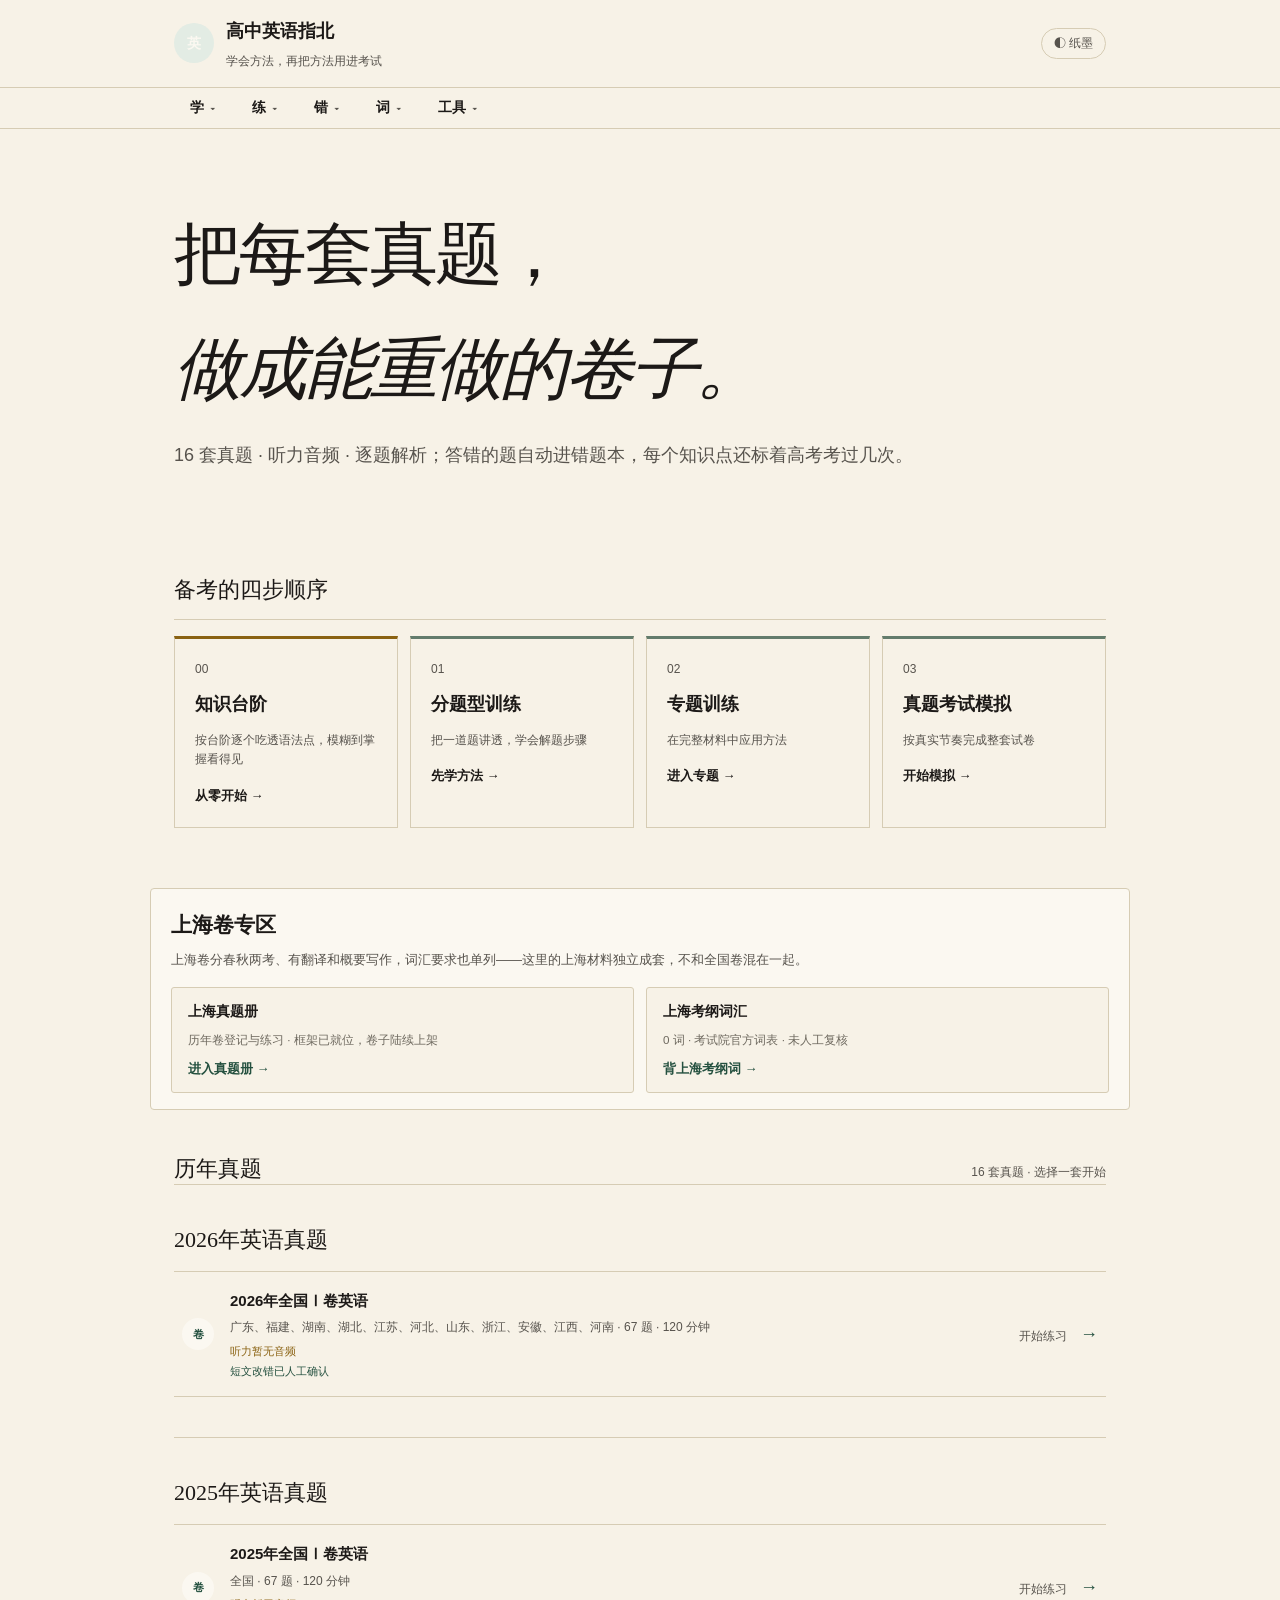
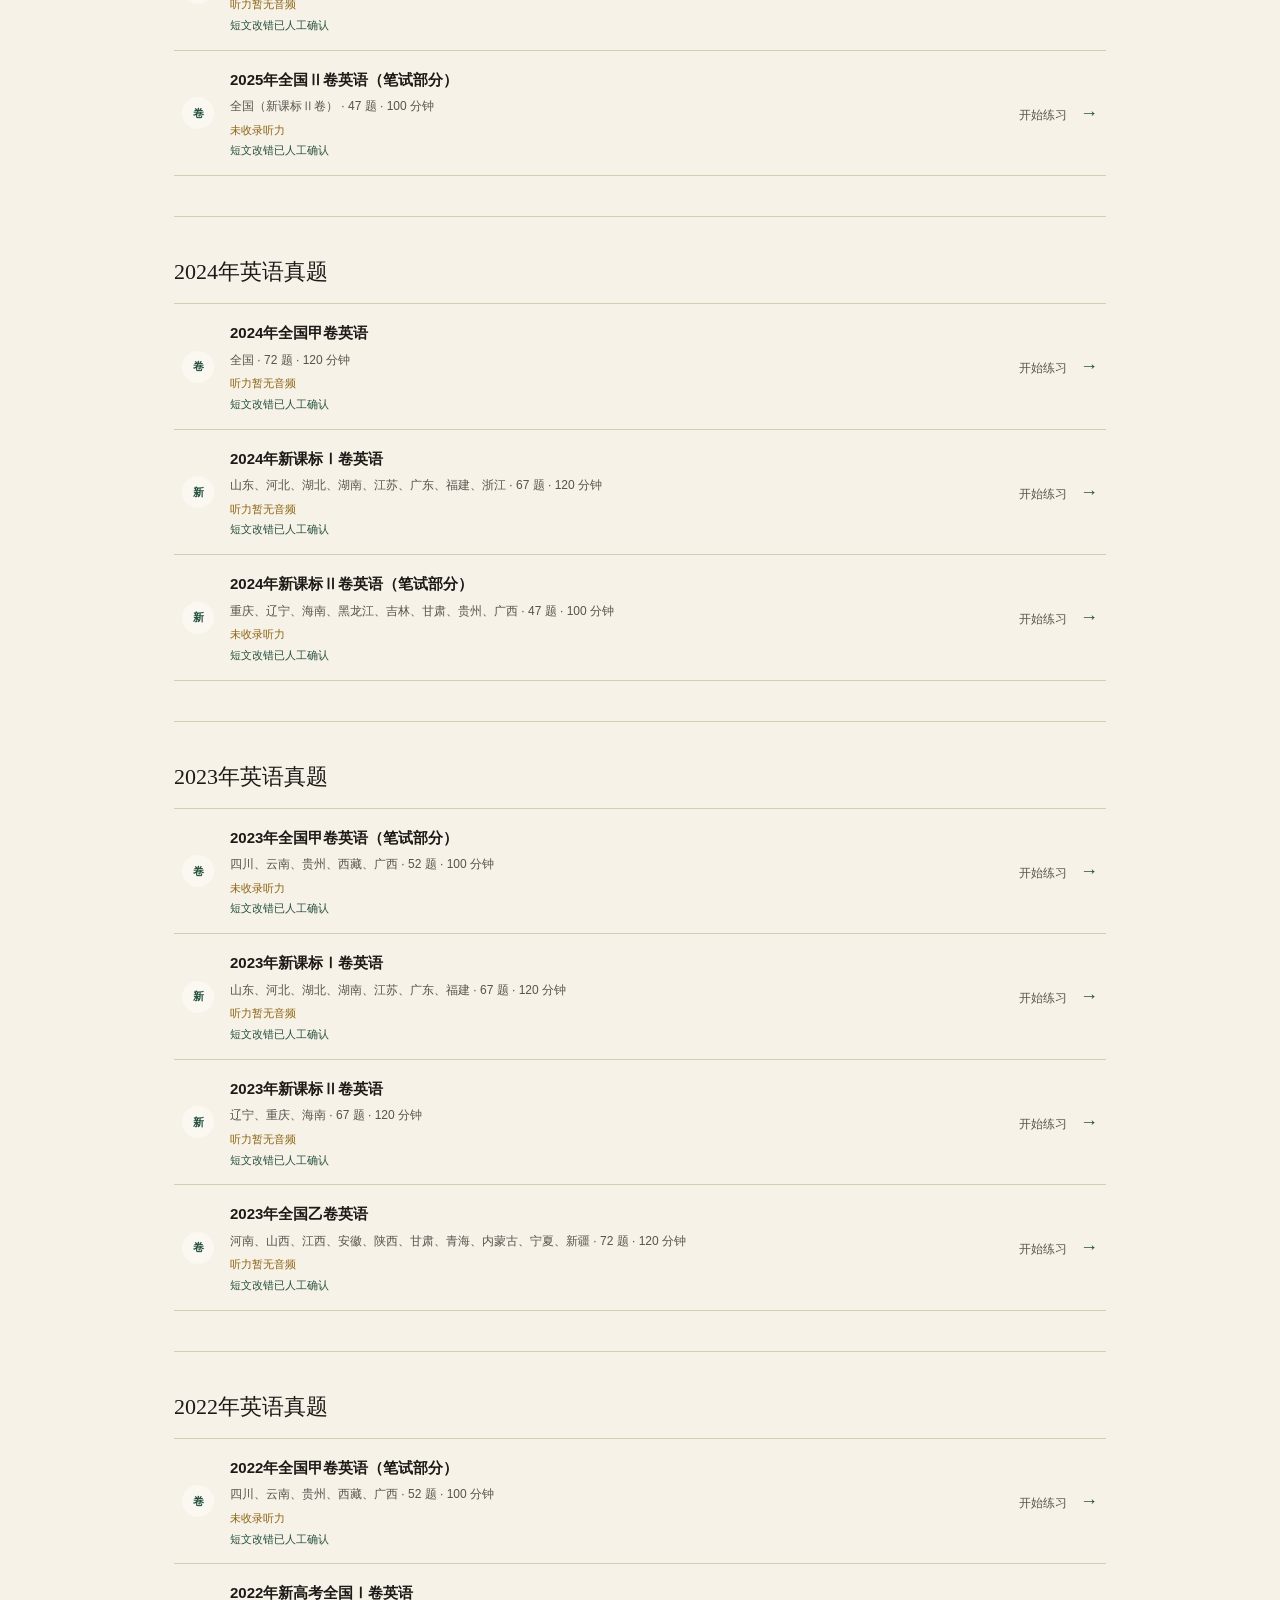
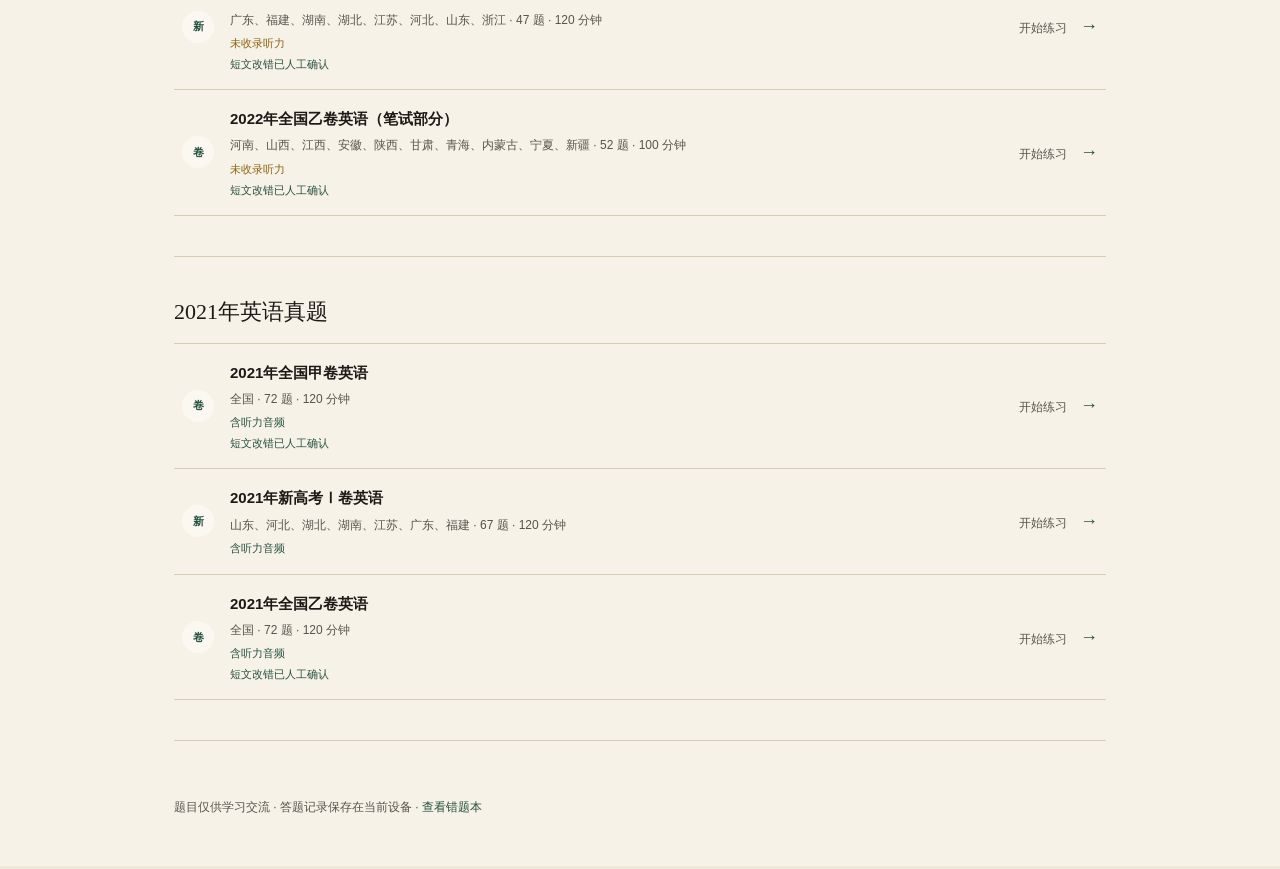
==== commit b9f1c6ff: "feat: 抬头重排 · 答题页排版 · 知识点考频 · 去模板腔 [1] 站名与抬头重排（去侵权风险 + 消除留白/对齐问题） - 站名「高考英语真题在线」→「高中英语指北」，六处同步：   ind" ====
--- a/index.html
+++ b/index.html
@@ -3,7 +3,7 @@
 <head>
 <meta charset="UTF-8">
 <meta name="viewport" content="width=device-width, initial-scale=1.0, viewport-fit=cover">
-<title>高考英语真题在线 - 限时练习 · 即时判分</title>
+<title>高中英语指北 - 限时练习 · 即时判分</title>
 <!-- 主题预置（附录 C1）+ 做题页字号预置（附录 E3）：样式表加载前就把
      主题/字号类挂到 <html> 上，避免首帧闪错底色。
      合法值：主题 day / night（空 = 纸墨默认），字号 lg / xl（空 = 默认）；
@@ -78,6 +78,9 @@
 <!-- 知识体系已重建为手写权威内容，入口改为 data/knowledge/index.js（window.__KB__），
      与考试加载链路(gen_data_js.py)分离；旧 data/knowledge.json / data/knowledge.js 不再加载。 -->
 <script defer src="data/knowledge/index.js"></script>
+<!-- 知识点考察频率（2026-09-22）：tools/build_kb_freq.js 从 16 套真题的解析
+     统计，仅几 KB，随知识体系一起急加载（知识台阶 / 知识点详情 / 星图都用）。 -->
+<script defer src="data/knowledge/freq.js"></script>
 <!-- 做题方法卡（M1，#/methods 数据源）：全国卷五大客观题型的自著候选流程，
      每步 = 动作 + 禁止 + 卡住回退；步骤词表与错题「错在哪一步」标签共用。 -->
 <script defer src="data/methods/index.js"></script>
--- a/css/style.css
+++ b/css/style.css
@@ -272,3 +272,26 @@
   border-radius:var(--r-md); box-shadow: var(--shadow); margin-bottom: var(--sp-5);
 }
 .mistake-item { border-radius: var(--r-md); box-shadow: var(--shadow); }
+
+/* ---------- 试卷数字：改用 Times New Roman（2026-09-22） ----------
+   用 unicode-range 只把「数字」交给 Times New Roman（local 引用，零下载、
+   零 webfont），字母仍走原 Georgia / 无衬线栈 —— 精准命中「试卷里的数字」，
+   不是把整页英文都换掉。缺该字体的环境（如部分 Linux）回退 Liberation
+   Serif / Tinos 等度量兼容字体，再回落到正文栈，绝不出现空白豆腐块。 */
+@font-face {
+  font-family: 'ExamNumeral';
+  src: local('Times New Roman'), local('TimesNewRomanPSMT'),
+       local('Liberation Serif'), local('Tinos');
+  unicode-range: U+0030-0039, U+FF10-FF19;   /* 半角 + 全角数字 */
+  font-display: swap;
+}
+.exam-layout, .answer-sheet, .exambar {
+  font-family: 'ExamNumeral', -apple-system, BlinkMacSystemFont, "PingFang SC",
+    "Hiragino Sans GB", "Microsoft YaHei", "Noto Sans SC", sans-serif;
+}
+/* .passage / .stem / .exam-title 走 --serif 令牌：连同令牌一起在试卷作用域
+   内重定义，数字才会变 Times New Roman，字母继续用 Georgia。
+   （令牌在 :root 解析，故不能只改 --font-serif，必须直接覆盖 --serif。） */
+.exam-layout {
+  --serif: 'ExamNumeral', Georgia, "Times New Roman", "Songti SC", STSong, SimSun, serif;
+}
--- a/css/app.css
+++ b/css/app.css
@@ -118,3 +118,99 @@
   margin-right: var(--sp-2, 8px);
 }
 .listen-badge.has-audio { color: var(--accent); }
+
+/* =====================================================================
+   答题页排版（2026-09-22）：答题卡 左/右/收起 + 选项左右并排
+   .exam-layout 上的类由 UI.applyExamLayout 切换、渲染时由
+   UI.examLayoutClasses 预置；偏好存 localStorage.gkyy_exam_layout。
+   移动端（≤960px）答题卡走 design-system.css 的底部抽屉，
+   本区块的左右/收起只在 ≥961px 生效。
+   ===================================================================== */
+.exam-set { position: relative; }
+.exam-set-summary {
+  display: inline-flex; align-items: center; gap: var(--sp-1);
+  padding: var(--sp-2) var(--sp-3); min-height: var(--sp-8);
+  border: 1px solid var(--line); color: var(--ink-2);
+  font-size: var(--fs-sm); cursor: pointer; list-style: none; user-select: none;
+}
+.exam-set-summary::-webkit-details-marker { display: none; }
+.exam-set[open] .exam-set-summary { border-color: var(--accent); color: var(--accent); }
+.exam-set-panel {
+  position: absolute; top: calc(100% + var(--sp-1)); right: 0; z-index: 40;
+  min-width: 236px; padding: var(--sp-3);
+  background: var(--paper); border: 1px solid var(--line); box-shadow: var(--shadow-3);
+}
+.exam-set-row { display: flex; align-items: center; gap: var(--sp-1); margin: var(--sp-1) 0; }
+.exam-set-row > span { width: 4.6em; flex: none; color: var(--ink-3); font-size: var(--fs-xs); }
+.exam-set-btn {
+  flex: 1; min-height: var(--sp-8); padding: var(--sp-1-5) var(--sp-2);
+  border: 1px solid var(--line); background: var(--paper-1); color: var(--ink-2);
+  font-size: var(--fs-xs);
+}
+.exam-set-btn.is-on {
+  border-color: var(--accent); background: var(--accent-soft);
+  color: var(--accent); font-weight: 700;
+}
+/* 键盘焦点（2026-09-22）：排版下拉与答题卡收起按钮补可见焦点环 */
+.exam-set-summary:focus-visible,
+.exam-set-btn:focus-visible,
+.sheet-collapse:focus-visible,
+.sheet-restore:focus-visible { outline: 2px solid var(--focus-ring); outline-offset: 2px; }
+
+/* 答题卡标题栏的「收起」小按钮（仅桌面显示） */
+.sheet-collapse {
+  border: 0; background: transparent; color: var(--ink-3);
+  font-size: var(--fs-2xs); padding: 0 var(--sp-1); cursor: pointer;
+}
+.sheet-collapse:hover { color: var(--accent); }
+/* 「收起」后用于重新展开的浮动按钮（默认隐藏，仅桌面 + 收起态出现） */
+.sheet-restore { display: none; }
+
+@media (min-width: 961px) {
+  /* 答题卡挪到左侧：整行换序 */
+  .exam-layout.is-sheet-left { grid-template-columns: 250px minmax(0, 1fr); }
+  .exam-layout.is-sheet-left .exam-content { order: 2; }
+  .exam-layout.is-sheet-left .answer-sheet { order: 1; }
+
+  /* 收起答题卡：正文占满整屏，右上留一个浮动展开按钮 */
+  .exam-layout.is-sheet-hidden { grid-template-columns: minmax(0, 1fr); }
+  .exam-layout.is-sheet-hidden .answer-sheet { display: none; }
+  .exam-layout.is-sheet-hidden .sheet-restore {
+    display: inline-flex; align-items: center; position: fixed;
+    right: var(--sp-4); top: 76px; z-index: 60;
+    padding: 0 var(--sp-4); min-height: var(--sp-9);
+    background: var(--accent); color: var(--on-accent);
+    border: 0; border-radius: var(--r-pill);
+    font-size: var(--fs-sm); font-weight: 600; box-shadow: var(--shadow-3);
+  }
+
+  /* 选项并排：题干列 + 选项列。仅客观题（.has-opts）参与，
+     填空/写作输入框维持整行在下方。 */
+  .exam-layout.opts-right .question.has-opts .q-body {
+    display: grid; grid-template-columns: minmax(0, 1fr) minmax(230px, 40%);
+    gap: var(--sp-5); align-items: start;
+  }
+  .exam-layout.opts-left .question.has-opts .q-body {
+    display: grid; grid-template-columns: minmax(230px, 40%) minmax(0, 1fr);
+    gap: var(--sp-5); align-items: start;
+  }
+  .exam-layout.opts-left .question.has-opts .q-main { order: 2; }
+  .exam-layout.opts-left .question.has-opts .q-opts { order: 1; }
+}
+@media (max-width: 960px) {
+  .sheet-collapse { display: none; }
+}
+/* 窄屏答题页顶栏本就拥挤：390px 视口下加了「排版」入口后内容 393px > 可用
+   375px（实测超 18px）。窄屏只留图标、收紧内边距；面板宽度收进视口、改居中
+   对齐，避免从右往左溢出屏幕。 */
+@media (max-width: 800px) {
+  .exam-set-label { display: none; }
+  .exam-set-summary { padding: var(--sp-1-5) var(--sp-2); }
+  .exam-set-panel {
+    right: auto; left: 50%; transform: translateX(-50%);
+    min-width: 0; width: min(300px, calc(100vw - var(--sp-7)));
+  }
+  .exambar-inner { gap: var(--sp-2); }
+  .exambar-inner .brand b { max-width: 110px; }
+  .exambar-inner .primary-btn { padding: var(--sp-2) var(--sp-2-5); }
+}
--- a/css/reference.css
+++ b/css/reference.css
@@ -1,5 +1,5 @@
 /* Reference-inspired paper archive layout */
-.reference-home{min-height:100vh;background: var(--paper-1);color: var(--ink)}.reference-header{max-width:var(--w-mid);margin:auto;padding:var(--sp-6) var(--sp-6) var(--sp-5);display:flex;justify-content:space-between;align-items:center}.reference-brand{display:flex;gap:var(--sp-3);align-items:center;color: var(--ink)}.reference-brand b{display:block;font-size:var(--fs-lg2)}.reference-brand small{display:block;color: var(--ink-2);font-size:var(--fs-xs);margin-top:var(--sp-1)}.reference-brand .brand-mark{background: var(--accent-soft);border-radius:50%;width:var(--sp-9);height:var(--sp-9)}.mistake-link{font-size:var(--fs-sm);color: var(--ink-2);border-bottom: 1px solid var(--line);padding-bottom:var(--sp-1)}.reference-hero{max-width:var(--w-mid);margin:0 auto;padding:var(--sp-13) var(--sp-6) var(--sp-12)}.reference-kicker{letter-spacing:.18em;font-size:var(--fs-2xs);color: var(--accent);font-weight:700}.reference-hero h1{font-family:Georgia,"Songti SC",serif;font-size:var(--fs-hero-lg);font-weight:500;margin:var(--sp-5) 0 var(--sp-3);letter-spacing:-.04em}.reference-hero p{font-size:var(--fs-lg2);color: var(--ink-2)}.reference-list{max-width:var(--w-mid);margin:auto;padding:var(--sp-6)}.reference-year{padding:var(--sp-9) 0;border-bottom: 1px solid var(--line)}.reference-year h2{font:500 var(--fs-2xl) Georgia,"Songti SC",serif;margin-bottom:var(--sp-4)}.paper-list{border-top: 1px solid var(--line)}.paper-row{display:flex;align-items:center;gap:var(--sp-4);padding:var(--sp-4) var(--sp-2);border-bottom: 1px solid var(--line);color: var(--ink);transition:background .16s,padding .16s}.paper-row:hover{background: var(--paper-2);padding-left:var(--sp-3-5)}.row-index{width:var(--sp-8);height:var(--sp-8);display:grid;place-items:center;background: var(--paper-2);color: var(--accent);border-radius:50%;font-size:var(--fs-2xs);font-weight:700}.row-main{display:flex;flex-direction:column;gap:var(--sp-1)}.row-main b{font-size:var(--fs-base);font-weight:600}.row-main small{color: var(--ink-2);font-size:var(--fs-xs)}.row-status{margin-left:auto;color: var(--ink-2);font-size:var(--fs-xs)}.row-status strong{color: var(--accent);font-size:var(--fs-lg2);margin-left:var(--sp-2-5)}.reference-footer{max-width:var(--w-mid);margin:auto;padding:var(--sp-8) var(--sp-6) var(--sp-10);color: var(--ink-2);font-size:var(--fs-xs)}.reference-footer a{color: var(--accent)}@media(max-width:640px){.reference-header{padding:var(--sp-5) var(--sp-4)}.reference-hero{padding:var(--sp-12) var(--sp-4) var(--sp-11)}.reference-list{padding:var(--sp-3) var(--sp-4)}.paper-row{gap:var(--sp-2-5)}.row-main b{font-size:var(--fs-md)}.row-status{font-size:0}.row-status strong{font-size:var(--fs-xl)}}
+.reference-home{min-height:100vh;background: var(--paper-1);color: var(--ink)}.reference-header{max-width:var(--w-mid);margin:auto;padding:var(--sp-4) var(--sp-6);display:flex;justify-content:space-between;align-items:center}.reference-brand{display:flex;gap:var(--sp-3);align-items:center;color: var(--ink)}.reference-brand b{display:block;font-size:var(--fs-lg2)}.reference-brand small{display:block;color: var(--ink-2);font-size:var(--fs-xs);margin-top:var(--sp-1)}.reference-brand .brand-mark{background: var(--accent-soft);border-radius:50%;width:var(--sp-9);height:var(--sp-9)}.mistake-link{font-size:var(--fs-sm);color: var(--ink-2);border-bottom: 1px solid var(--line);padding-bottom:var(--sp-1)}.reference-hero{max-width:var(--w-mid);margin:0 auto;padding:var(--sp-10) var(--sp-6) var(--sp-11)}.reference-kicker{letter-spacing:.18em;font-size:var(--fs-2xs);color: var(--accent);font-weight:700}.reference-hero h1{font-family:Georgia,"Songti SC",serif;font-size:var(--fs-hero-lg);font-weight:500;margin:var(--sp-5) 0 var(--sp-3);letter-spacing:-.04em}.reference-hero p{font-size:var(--fs-lg2);color: var(--ink-2)}.reference-list{max-width:var(--w-mid);margin:auto;padding:var(--sp-6)}.reference-year{padding:var(--sp-9) 0;border-bottom: 1px solid var(--line)}.reference-year h2{font:500 var(--fs-2xl) Georgia,"Songti SC",serif;margin-bottom:var(--sp-4)}.paper-list{border-top: 1px solid var(--line)}.paper-row{display:flex;align-items:center;gap:var(--sp-4);padding:var(--sp-4) var(--sp-2);border-bottom: 1px solid var(--line);color: var(--ink);transition:background .16s,padding .16s}.paper-row:hover{background: var(--paper-2);padding-left:var(--sp-3-5)}.row-index{width:var(--sp-8);height:var(--sp-8);display:grid;place-items:center;background: var(--paper-2);color: var(--accent);border-radius:50%;font-size:var(--fs-2xs);font-weight:700}.row-main{display:flex;flex-direction:column;gap:var(--sp-1)}.row-main b{font-size:var(--fs-base);font-weight:600}.row-main small{color: var(--ink-2);font-size:var(--fs-xs)}.row-status{margin-left:auto;color: var(--ink-2);font-size:var(--fs-xs)}.row-status strong{color: var(--accent);font-size:var(--fs-lg2);margin-left:var(--sp-2-5)}.reference-footer{max-width:var(--w-mid);margin:auto;padding:var(--sp-8) var(--sp-6) var(--sp-10);color: var(--ink-2);font-size:var(--fs-xs)}.reference-footer a{color: var(--accent)}@media(max-width:640px){.reference-header{padding:var(--sp-3) var(--sp-4)}.reference-hero{padding:var(--sp-9) var(--sp-4) var(--sp-10)}.reference-list{padding:var(--sp-3) var(--sp-4)}.paper-row{gap:var(--sp-2-5)}.row-main b{font-size:var(--fs-md)}.row-status{font-size:0}.row-status strong{font-size:var(--fs-xl)}}
 
 .quality-note{font-size:var(--fs-2xs);color: var(--amber);font-style:normal;line-height:var(--lh-ui)}.paper-row.needs-review{background:var(--amber-soft);padding-left:var(--sp-1-5)}.exam-quality-warning{color: var(--amber);font-weight:600}.proofreading-format{display:grid;gap:var(--sp-1-5);padding:var(--sp-3) var(--sp-3-5);margin:var(--sp-3-5) 0;background: var(--paper-2);border:1px solid var(--amber);color:var(--amber);font-size:var(--fs-sm)}.proofreading-material{white-space:pre-wrap;line-height:var(--lh-read);padding:var(--sp-5);background: var(--paper-2);border: 1px solid var(--line);font-family:Georgia,"Songti SC",serif}.proofreading-input{width:100%;min-height:150px;margin-top:var(--sp-3-5);padding:var(--sp-3-5);border: 1px solid var(--line);resize:vertical;font:14px/1.8 inherit}.proofreading-answer{margin-top:var(--sp-3-5);padding:var(--sp-3-5);background: var(--paper-2);border: 1px solid var(--line)}.proofreading-answer pre{white-space:pre-wrap;line-height:var(--lh-read);margin:var(--sp-2) 0}.mark.manual{color: var(--amber)}.explanation-body{white-space:normal;line-height:var(--lh-read);color: var(--ink-2)}.explanation-block{display:grid;gap:var(--sp-1-5);margin:var(--sp-2-5) 0;line-height:var(--lh-body)}.explanation-block b{font-size:var(--fs-xs);color: var(--accent)}.explanation-block span{display:block}.explanation-point{margin:var(--sp-3) 0;padding:var(--sp-3) var(--sp-3-5);background:var(--paper-2);border:1px solid var(--amber)}.explanation-point header{display:flex;align-items:center;gap:var(--sp-2);flex-wrap:wrap}.explanation-point header span{font-size:var(--fs-2xs);padding:var(--sp-1) var(--sp-1-5);background: var(--paper-1);color: var(--accent)}.explanation-point header strong{font-size:var(--fs-xs);color: var(--amber)}.explanation-point p{margin:var(--sp-2) 0 0;line-height:var(--lh-body)}.explanation-answer{color: var(--amber)}
 
--- a/css/platform.css
+++ b/css/platform.css
@@ -49,6 +49,32 @@
 .kb-examples li p{margin:0 0 var(--sp-1-5);font-size:var(--fs-base);line-height:var(--lh-body);color: var(--ink)}
 .kb-examples li small{color: var(--ink-2);font-size:var(--fs-xs)}
 .kb-examples li small b{color: var(--accent)}
+/* 要点 · 逐条配例（2026-09-22）：把连写的 ①②③ 拆成有序列表，每条配一行示例。
+   P-38：不用左侧竖线装饰 —— 示例行用整块底色 + 四边框分层。 */
+.kb-points{margin:0;padding:0;list-style:none;counter-reset:kbpt;display:flex;flex-direction:column;gap:var(--sp-4)}
+.kb-points>li{position:relative;padding-left:var(--sp-7);counter-increment:kbpt}
+.kb-points>li::before{content:counter(kbpt);position:absolute;left:0;top:0;width:var(--sp-5);height:var(--sp-5);display:grid;place-items:center;background:var(--accent);color:var(--on-accent);border-radius:50%;font-size:var(--fs-2xs);font-weight:700}
+.kb-pt-text{margin:0 0 var(--sp-2);font-weight:600;color:var(--ink);line-height:var(--lh-body)}
+.kb-pt-ex{margin:0;display:flex;gap:var(--sp-2-5);align-items:baseline;padding:var(--sp-2-5) var(--sp-3);background:var(--paper-2);border:1px solid var(--line);border-radius:var(--r-sm)}
+.kb-pt-ex b{flex:none;color:var(--accent);font-size:var(--fs-2xs)}
+.kb-pt-ex i{font-style:normal;font-family:var(--serif);font-size:var(--fs-base);line-height:var(--lh-body);color:var(--ink)}
+.kb-pt-note{display:block;margin-top:var(--sp-1-5);color:var(--ink-2);font-size:var(--fs-xs);line-height:var(--lh-body)}
+.kg-points{margin:0 0 var(--sp-3-5);padding:0;list-style:none;counter-reset:kgpt;display:flex;flex-direction:column;gap:var(--sp-2-5)}
+.kg-points>li{position:relative;padding-left:var(--sp-6);counter-increment:kgpt}
+.kg-points>li::before{content:counter(kgpt);position:absolute;left:0;top:0;width:var(--sp-4);height:var(--sp-4);display:grid;place-items:center;background:var(--accent-soft);color:var(--accent);border-radius:50%;font-size:var(--fs-2xs);font-weight:700}
+.kg-points>li b{display:block;font-weight:600;color:var(--ink);font-size:var(--fs-sm);line-height:var(--lh-body)}
+.kg-points>li i{display:block;font-style:normal;font-family:var(--serif);color:var(--ink-2);font-size:var(--fs-sm);line-height:var(--lh-body)}
+/* 考点频次徽标（2026-09-22）：数据来自 __KB_FREQ__（tools/build_kb_freq.js 统计）。
+   热考（≥15 次）用强调块，普通用线框，零命中/题型覆盖用灰调——一眼分得出
+   「高考常考」「考过但不多」「基本不考」。 */
+.kb-freq{display:inline-flex;align-items:baseline;gap:var(--sp-1-5);margin-left:var(--sp-2);padding:var(--sp-1) var(--sp-2);border:1px solid var(--line);border-radius:var(--r-sm);font-size:var(--fs-2xs);color:var(--ink-2);line-height:var(--lh-ui);vertical-align:middle}
+.kb-freq b{font-weight:700;color:var(--ink-3);margin-right:var(--sp-1)}
+.kb-freq-hot{border-color:var(--accent-line);background:var(--accent-soft);color:var(--accent)}
+.kb-freq-hot b{color:var(--accent)}
+.kb-freq-zero{color:var(--ink-3)}
+.kb-freq-section{border-style:dashed}
+.kg-freq{margin:calc(-1 * var(--sp-2)) 0 var(--sp-3-5)}
+.kg-freq .kb-freq{margin-left:0}
 .kb-errors,.kb-confusion{margin:var(--sp-3) 0 0;padding:0;list-style:none;display:flex;flex-direction:column;gap:var(--sp-3)}
 .kb-errors li,.kb-confusion li{padding:var(--sp-3) var(--sp-4);background: var(--amber-soft);border: 1px solid var(--line);border-radius:var(--r-md)}
 .kb-errors li b,.kb-confusion li b{display:block;color: var(--amber);margin-bottom:var(--sp-1)}
@@ -123,6 +149,12 @@
 
 /* ---------- 节点练测（A9/A10） ---------- */
 .kbq-loading,.kbq-note{color:var(--ink-2);font-size:var(--fs-sm)}
+/* 加载态呼吸（2026-09-22）：这些异步提示此前是静止文字，页面看着像卡死。
+   统一给一点极轻的明暗呼吸，读起来是「在干活」而不是「坏了」。
+   空态文案（.ins-loading 的「没有可统计的题目」、.kbq-loading 的「暂无练习题」）
+   刻意不参与 —— 它们不是在加载。prefers-reduced-motion 由全站降级兜住。 */
+.word-loading,.syn-loading,.drill-loading,.training-loading{animation:load-breathe 1.4s ease-in-out infinite}
+@keyframes load-breathe{0%,100%{opacity:.55}50%{opacity:1}}
 .kbq-meta,.kbq-progress{font-size:var(--fs-sm);color:var(--ink-2)}
 .kbq-tier{display:inline-block;padding:var(--sp-1) var(--sp-2-5);margin-left:var(--sp-2);border-radius:999px;font-size:var(--fs-xs);vertical-align:middle;background:var(--paper-2);color:var(--ink-2)}
 .kbq-tier.t1{background:var(--amber-soft);color:var(--amber)}
--- a/css/components.css
+++ b/css/components.css
@@ -182,16 +182,25 @@
    原生开合，零 JS、键盘可用。激活域用整块底色 + 底部 2px 强调
    （P-38：禁止左侧竖线）。菜单无投影，靠 1px 线框分层（铅字印刷）。 */
 .site-nav {
-  display: flex;
-  gap: var(--sp-1);
   border-top: 1px solid var(--line);
   border-bottom: 1px solid var(--line);
   background: var(--paper-1);
 }
+/* 导航内容容器（2026-09-22）：与上方抬头共用同一宽度与左内边距，
+   让「学·练·错·词·工具」与品牌左边缘上下对齐 —— 改前导航铺满全宽
+   顶到视口最左，品牌却在居中容器里缩进，两者左边缘不齐。 */
+.site-nav-inner {
+  max-width: var(--w-content);
+  margin: 0 auto;
+  padding: 0 var(--sp-5);
+  display: flex;
+  gap: var(--sp-1);
+}
+.site-nav--mid .site-nav-inner { max-width: var(--w-mid); padding: 0 var(--sp-6); }
 .site-nav-item { position: relative; }
 .site-nav-summary {
   display: flex; align-items: center; gap: var(--sp-1-5);
-  padding: var(--sp-2-5) var(--sp-4);
+  padding: var(--sp-2) var(--sp-4);
   cursor: pointer; list-style: none; user-select: none;
   font-size: var(--fs-md); color: var(--ink-2);
   transition: background .16s, color .16s;
@@ -201,6 +210,9 @@
 .site-nav-summary span { font-size: var(--fs-2xs); color: var(--ink-2); transition: transform .16s; }
 .site-nav-item[open] .site-nav-summary span { transform: rotate(180deg); }
 .site-nav-summary:hover { background: var(--paper-2); color: var(--accent); }
+/* 键盘焦点（2026-09-22）：summary 是自定义可点元素，补回可见焦点环 */
+.site-nav-summary:focus-visible { outline: 2px solid var(--focus-ring); outline-offset: -2px; }
+.site-nav-menu a:focus-visible { outline: 2px solid var(--focus-ring); outline-offset: -2px; }
 .site-nav-item.is-active .site-nav-summary {
   background: var(--accent-soft); color: var(--accent);
   box-shadow: inset 0 -2px 0 var(--accent);
@@ -235,7 +247,8 @@
      两者不冲突——密度是桌面语境，可点性是移动语境。 */
   .chip, .badge { min-height: var(--sp-9); padding: 0 var(--sp-3-5); }
   /* 主导航：五域平铺一行，触控目标放大；菜单就地展开（不再悬浮）。 */
-  .site-nav { flex-wrap: wrap; }
+  .site-nav-inner { flex-wrap: wrap; padding: 0 var(--sp-4); }
+  .site-nav--mid .site-nav-inner { padding: 0 var(--sp-4); }
   .site-nav-item { flex: 1 1 auto; }
   .site-nav-summary { min-height: var(--sp-9); justify-content: center; padding: var(--sp-2) var(--sp-3); }
   .site-nav-menu { position: static; min-width: 0; border-left: 0; border-right: 0; border-bottom: 0; }
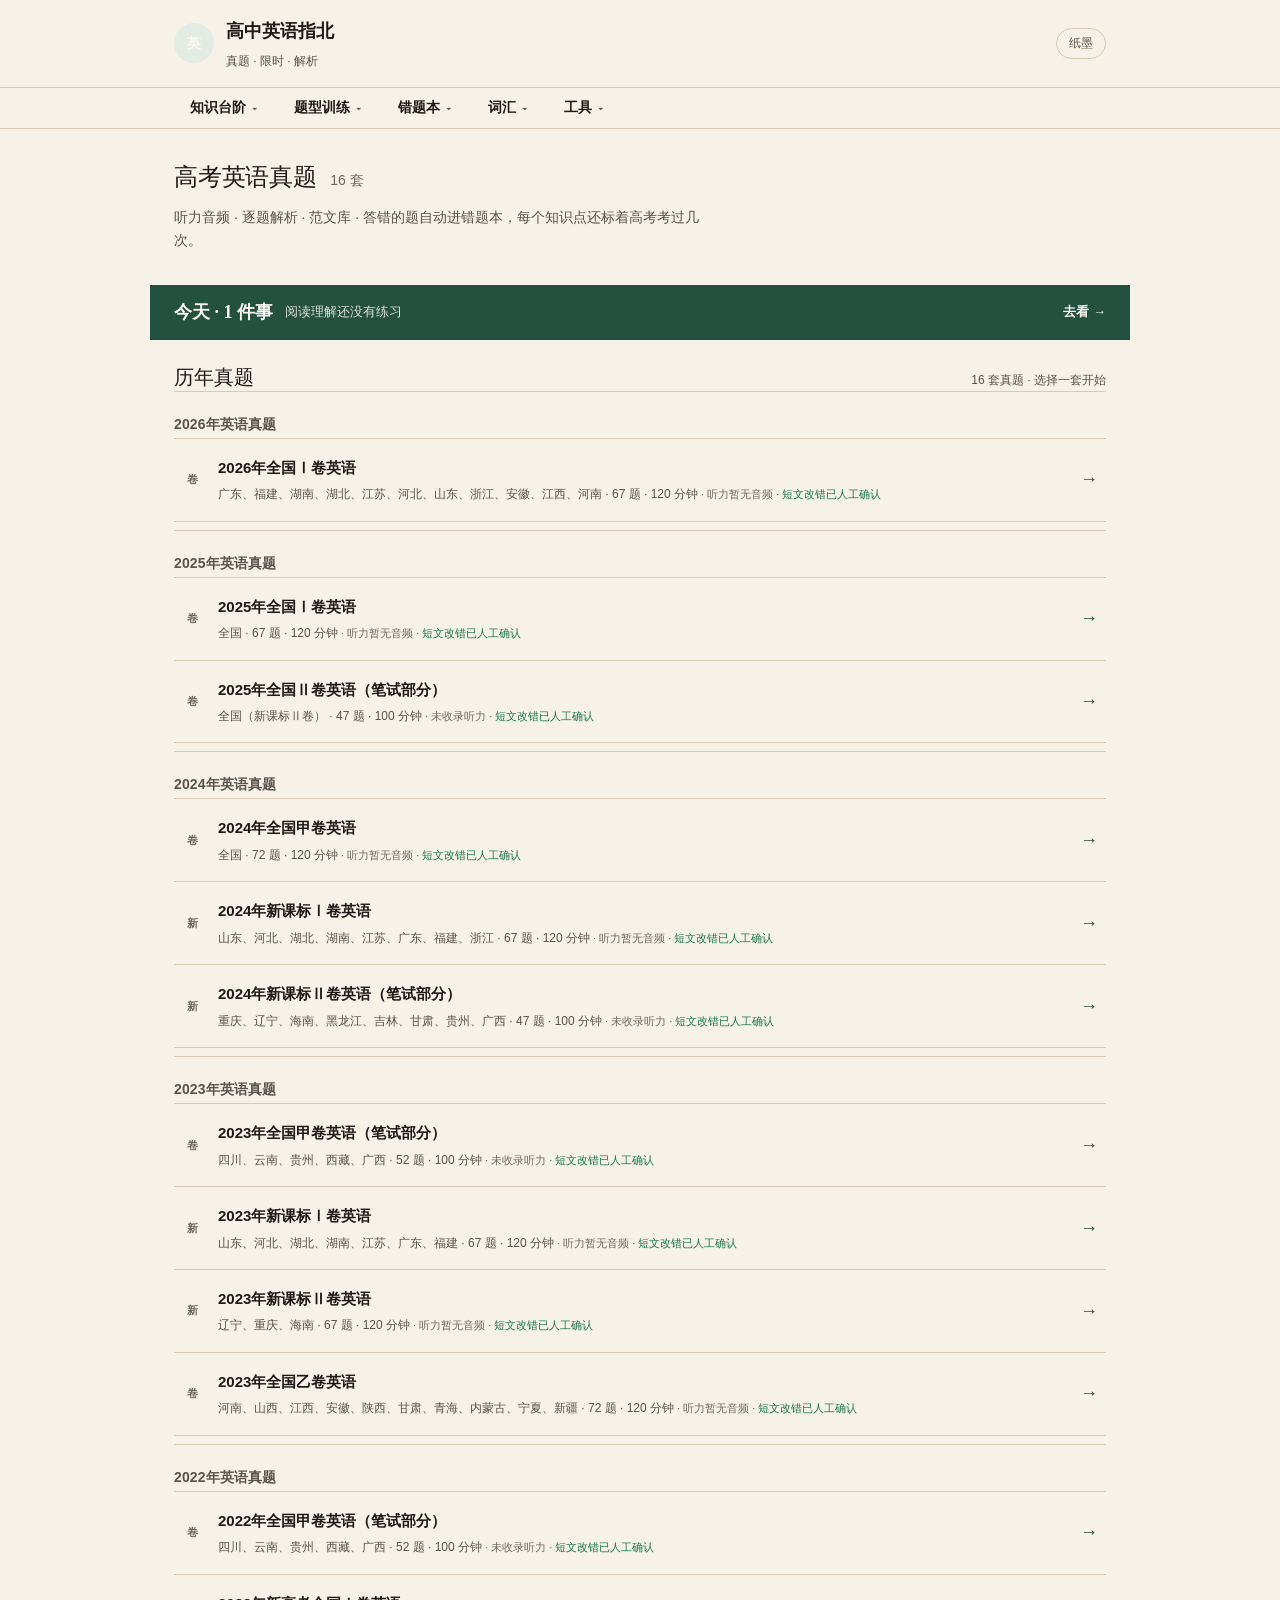
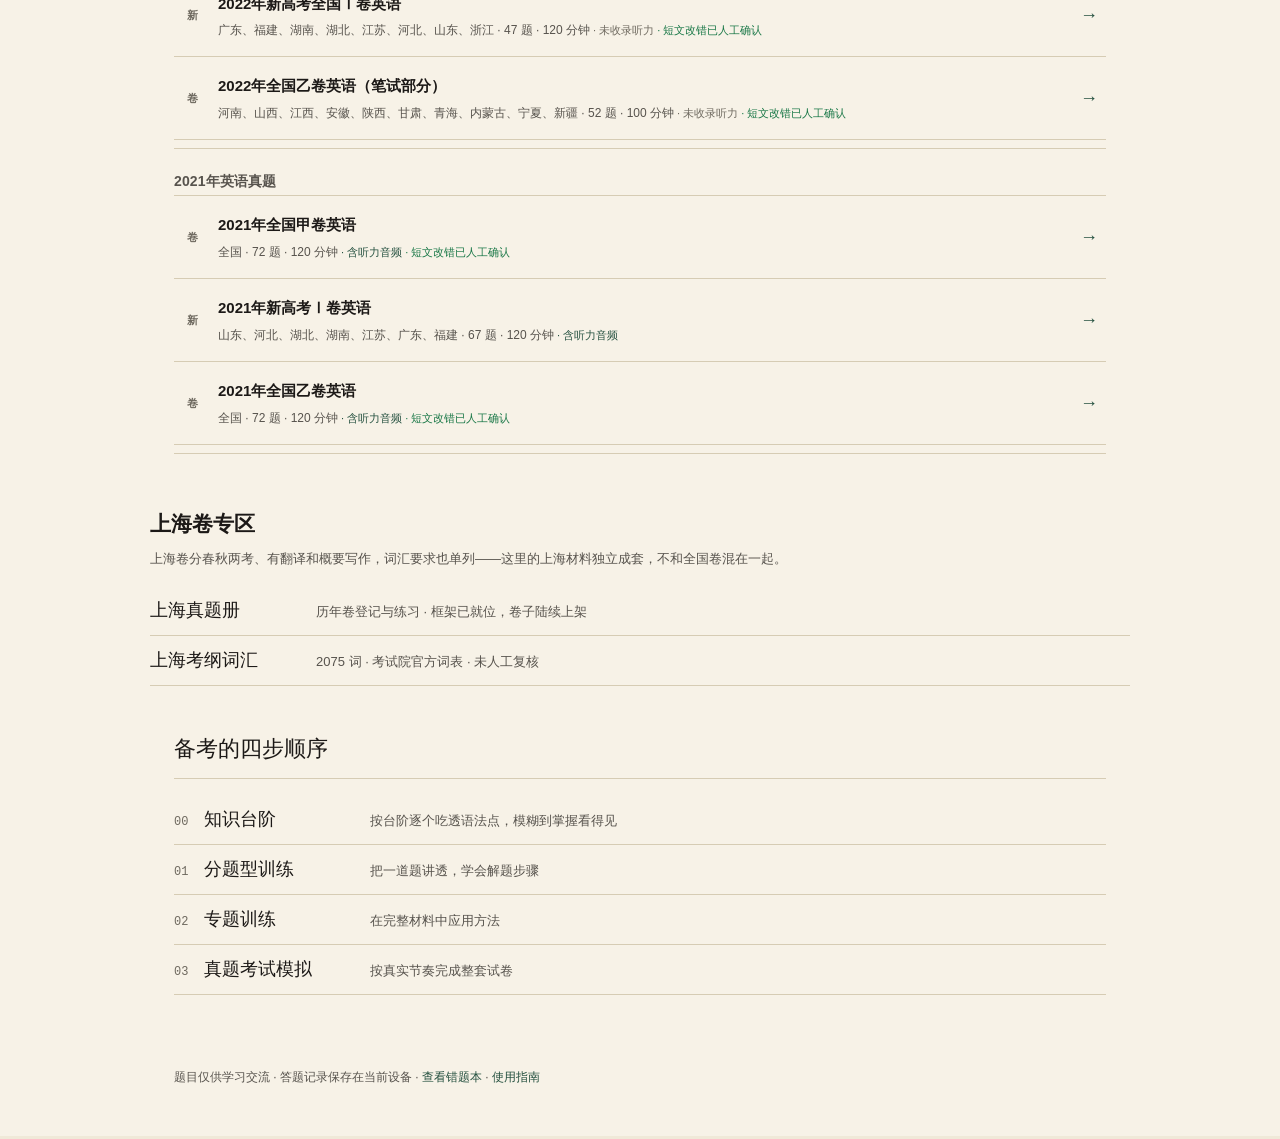
==== commit ede5ca85: "feat: 排版体制去盒子 · 首页工作台 · 今天/指南页 · 清 emoji [1] 去 AI 味第二波：从「词句层」转到「排版体制」 诊断依据（量化）：63 路由里 326 个 *-card 元" ====
--- a/index.html
+++ b/index.html
@@ -29,6 +29,7 @@
 <link rel="stylesheet" href="css/word.css">
 <!-- 参考范文库（#/writing/models）+ 写作专题的新入口样式 -->
 <link rel="stylesheet" href="css/writing.css">
+<link rel="stylesheet" href="css/today.css">
 <link rel="stylesheet" href="css/responsive.css">
 <!-- 主题三态（附录 C1）：纸墨默认 / 白昼 / 夜间。只覆盖 style.css 的变量层，
      组件规则一律不改；排在 responsive 之后确保变量覆盖生效。 -->
@@ -129,6 +130,8 @@
 <!-- 学业分析（E1/E2/E3）：#/analysis 画像与每日方案、诊断说明/结果页。
      依赖 js/diagnostic.js（组卷+规则引擎），排在它之后。 -->
 <script defer src="js/ui/analysis.js"></script>
+<script defer src="js/ui/today.js"></script>
+<script defer src="js/ui/guide.js"></script>
 <script defer src="js/exam.js"></script>
 <script defer src="js/training.js"></script>
 <script defer src="js/training-page.js"></script>
--- a/css/app.css
+++ b/css/app.css
@@ -19,7 +19,7 @@
 /* ===== 答案解析模式（mode!=='practice'）=====
    render.js 输出 .question.review / .question.wrong / .option.correct，
    此前全站无任何规则匹配它们 —— 复盘页看不出哪题错、哪项才是正解。
-   判分信号不靠颜色单通道：正解补「✓ 正确答案」、错选补「✗ 你选的」，
+   判分信号不靠颜色单通道：正解补「正确答案」、错选补「你选的」，
    色盲与灰度打印同样可读。以下规则须排在 .option.selected 之后才能生效。 */
 .question.review{padding:var(--sp-3) var(--sp-3-5);border:1px solid var(--accent-line);background:var(--accent-soft)}
 .question.review.wrong{border-color:var(--red)}
@@ -30,13 +30,13 @@
   background:var(--green-soft);border-color:var(--green);color:var(--ink)}
 .question.review .option.correct .option-letter{color:var(--green)}
 .question.review .option.correct::after{
-  content:"✓ 正确答案";margin-left:auto;flex:none;padding-left:var(--sp-2-5);
+  content:"正确答案";margin-left:auto;flex:none;padding-left:var(--sp-2-5);
   color:var(--green);font-size:var(--fs-xs);font-weight:700;white-space:nowrap}
 .question.review .option.selected:not(.correct){
   background:var(--red-soft);border-color:var(--red)}
 .question.review .option.selected:not(.correct) .option-letter{color:var(--red)}
 .question.review .option.selected:not(.correct)::after{
-  content:"✗ 你选的";margin-left:auto;flex:none;padding-left:var(--sp-2-5);
+  content:"你选的";margin-left:auto;flex:none;padding-left:var(--sp-2-5);
   color:var(--red);font-size:var(--fs-xs);font-weight:700;white-space:nowrap}
 /* 主观题：解析模式下把考生原答案与参考答案并排给出 */
 .question.review .fill-input,.question.review .writing-input{
@@ -204,7 +204,6 @@
    375px（实测超 18px）。窄屏只留图标、收紧内边距；面板宽度收进视口、改居中
    对齐，避免从右往左溢出屏幕。 */
 @media (max-width: 800px) {
-  .exam-set-label { display: none; }
   .exam-set-summary { padding: var(--sp-1-5) var(--sp-2); }
   .exam-set-panel {
     right: auto; left: 50%; transform: translateX(-50%);
--- a/css/reference.css
+++ b/css/reference.css
@@ -1,5 +1,5 @@
 /* Reference-inspired paper archive layout */
-.reference-home{min-height:100vh;background: var(--paper-1);color: var(--ink)}.reference-header{max-width:var(--w-mid);margin:auto;padding:var(--sp-4) var(--sp-6);display:flex;justify-content:space-between;align-items:center}.reference-brand{display:flex;gap:var(--sp-3);align-items:center;color: var(--ink)}.reference-brand b{display:block;font-size:var(--fs-lg2)}.reference-brand small{display:block;color: var(--ink-2);font-size:var(--fs-xs);margin-top:var(--sp-1)}.reference-brand .brand-mark{background: var(--accent-soft);border-radius:50%;width:var(--sp-9);height:var(--sp-9)}.mistake-link{font-size:var(--fs-sm);color: var(--ink-2);border-bottom: 1px solid var(--line);padding-bottom:var(--sp-1)}.reference-hero{max-width:var(--w-mid);margin:0 auto;padding:var(--sp-10) var(--sp-6) var(--sp-11)}.reference-kicker{letter-spacing:.18em;font-size:var(--fs-2xs);color: var(--accent);font-weight:700}.reference-hero h1{font-family:Georgia,"Songti SC",serif;font-size:var(--fs-hero-lg);font-weight:500;margin:var(--sp-5) 0 var(--sp-3);letter-spacing:-.04em}.reference-hero p{font-size:var(--fs-lg2);color: var(--ink-2)}.reference-list{max-width:var(--w-mid);margin:auto;padding:var(--sp-6)}.reference-year{padding:var(--sp-9) 0;border-bottom: 1px solid var(--line)}.reference-year h2{font:500 var(--fs-2xl) Georgia,"Songti SC",serif;margin-bottom:var(--sp-4)}.paper-list{border-top: 1px solid var(--line)}.paper-row{display:flex;align-items:center;gap:var(--sp-4);padding:var(--sp-4) var(--sp-2);border-bottom: 1px solid var(--line);color: var(--ink);transition:background .16s,padding .16s}.paper-row:hover{background: var(--paper-2);padding-left:var(--sp-3-5)}.row-index{width:var(--sp-8);height:var(--sp-8);display:grid;place-items:center;background: var(--paper-2);color: var(--accent);border-radius:50%;font-size:var(--fs-2xs);font-weight:700}.row-main{display:flex;flex-direction:column;gap:var(--sp-1)}.row-main b{font-size:var(--fs-base);font-weight:600}.row-main small{color: var(--ink-2);font-size:var(--fs-xs)}.row-status{margin-left:auto;color: var(--ink-2);font-size:var(--fs-xs)}.row-status strong{color: var(--accent);font-size:var(--fs-lg2);margin-left:var(--sp-2-5)}.reference-footer{max-width:var(--w-mid);margin:auto;padding:var(--sp-8) var(--sp-6) var(--sp-10);color: var(--ink-2);font-size:var(--fs-xs)}.reference-footer a{color: var(--accent)}@media(max-width:640px){.reference-header{padding:var(--sp-3) var(--sp-4)}.reference-hero{padding:var(--sp-9) var(--sp-4) var(--sp-10)}.reference-list{padding:var(--sp-3) var(--sp-4)}.paper-row{gap:var(--sp-2-5)}.row-main b{font-size:var(--fs-md)}.row-status{font-size:0}.row-status strong{font-size:var(--fs-xl)}}
+.reference-home{min-height:100vh;background: var(--paper-1);color: var(--ink)}.reference-header{max-width:var(--w-mid);margin:auto;padding:var(--sp-4) var(--sp-6);display:flex;justify-content:space-between;align-items:center}.reference-brand{display:flex;gap:var(--sp-3);align-items:center;color: var(--ink)}.reference-brand b{display:block;font-size:var(--fs-lg2)}.reference-brand small{display:block;color: var(--ink-2);font-size:var(--fs-xs);margin-top:var(--sp-1)}.reference-brand .brand-mark{background: var(--accent-soft);border-radius:50%;width:var(--sp-9);height:var(--sp-9)}.mistake-link{font-size:var(--fs-sm);color: var(--ink-2);border-bottom: 1px solid var(--line);padding-bottom:var(--sp-1)}.reference-hero{max-width:var(--w-mid);margin:0 auto;padding:var(--sp-7) var(--sp-6) var(--sp-4)}.reference-kicker{letter-spacing:.18em;font-size:var(--fs-2xs);color: var(--accent);font-weight:700}.reference-hero h1{font-family:Georgia,"Songti SC",serif;font-size:var(--fs-3xl, 26px);font-weight:500;margin:0;letter-spacing:-.01em}.reference-hero h1 span{font:400 var(--fs-md) var(--sans);color:var(--ink-3);margin-left:var(--sp-2);letter-spacing:0}.reference-hero p{font-size:var(--fs-md);color: var(--ink-2);margin:var(--sp-2) 0 0;max-width:var(--w-read);line-height:var(--lh-body)}.reference-list{max-width:var(--w-mid);margin:auto;padding:var(--sp-6)}.reference-year{padding:var(--sp-6) 0 var(--sp-2);border-bottom: 1px solid var(--line)}.reference-year h2{font:600 var(--fs-md) var(--sans);color:var(--ink-2);letter-spacing:.01em;margin:0 0 var(--sp-1)}.paper-list{border-top: 1px solid var(--line)}.paper-row{display:flex;align-items:center;gap:var(--sp-4);padding:var(--sp-4) var(--sp-2);border-bottom: 1px solid var(--line);color: var(--ink);transition:background .16s,padding .16s}.paper-row:hover{background: var(--paper-2);padding-left:var(--sp-3-5)}.row-index{flex:none;width:var(--sp-5);text-align:center;color:var(--ink-3);font-size:var(--fs-2xs);font-weight:600}.row-main{display:flex;flex-direction:column;gap:var(--sp-1)}.row-main b{font-size:var(--fs-base);font-weight:600}.row-main small{color: var(--ink-2);font-size:var(--fs-xs)}.row-status{margin-left:auto;color:var(--ink-3);font-size:var(--fs-xs);white-space:nowrap}.row-status strong{color: var(--accent);font-size:var(--fs-lg2);margin-left:var(--sp-2-5)}.reference-footer{max-width:var(--w-mid);margin:auto;padding:var(--sp-8) var(--sp-6) var(--sp-10);color: var(--ink-2);font-size:var(--fs-xs)}.reference-footer a{color: var(--accent)}@media(max-width:640px){.reference-header{padding:var(--sp-3) var(--sp-4)}.reference-hero{padding:var(--sp-6) var(--sp-4) var(--sp-4)}.reference-list{padding:var(--sp-3) var(--sp-4)}.paper-row{gap:var(--sp-2-5)}.row-main b{font-size:var(--fs-md)}.row-status{font-size:0}.row-status strong{font-size:var(--fs-xl)}}
 
 .quality-note{font-size:var(--fs-2xs);color: var(--amber);font-style:normal;line-height:var(--lh-ui)}.paper-row.needs-review{background:var(--amber-soft);padding-left:var(--sp-1-5)}.exam-quality-warning{color: var(--amber);font-weight:600}.proofreading-format{display:grid;gap:var(--sp-1-5);padding:var(--sp-3) var(--sp-3-5);margin:var(--sp-3-5) 0;background: var(--paper-2);border:1px solid var(--amber);color:var(--amber);font-size:var(--fs-sm)}.proofreading-material{white-space:pre-wrap;line-height:var(--lh-read);padding:var(--sp-5);background: var(--paper-2);border: 1px solid var(--line);font-family:Georgia,"Songti SC",serif}.proofreading-input{width:100%;min-height:150px;margin-top:var(--sp-3-5);padding:var(--sp-3-5);border: 1px solid var(--line);resize:vertical;font:14px/1.8 inherit}.proofreading-answer{margin-top:var(--sp-3-5);padding:var(--sp-3-5);background: var(--paper-2);border: 1px solid var(--line)}.proofreading-answer pre{white-space:pre-wrap;line-height:var(--lh-read);margin:var(--sp-2) 0}.mark.manual{color: var(--amber)}.explanation-body{white-space:normal;line-height:var(--lh-read);color: var(--ink-2)}.explanation-block{display:grid;gap:var(--sp-1-5);margin:var(--sp-2-5) 0;line-height:var(--lh-body)}.explanation-block b{font-size:var(--fs-xs);color: var(--accent)}.explanation-block span{display:block}.explanation-point{margin:var(--sp-3) 0;padding:var(--sp-3) var(--sp-3-5);background:var(--paper-2);border:1px solid var(--amber)}.explanation-point header{display:flex;align-items:center;gap:var(--sp-2);flex-wrap:wrap}.explanation-point header span{font-size:var(--fs-2xs);padding:var(--sp-1) var(--sp-1-5);background: var(--paper-1);color: var(--accent)}.explanation-point header strong{font-size:var(--fs-xs);color: var(--amber)}.explanation-point p{margin:var(--sp-2) 0 0;line-height:var(--lh-body)}.explanation-answer{color: var(--amber)}
 
@@ -43,3 +43,52 @@
 .proof-method span{font-size:var(--fs-xs);line-height:var(--lh-ui);color: var(--ink-2)}
 .proof-methods-sub{margin:var(--sp-2) 0 0}
 @media(max-width:560px){.proof-methods{grid-template-columns:1fr}}
+
+
+/* =====================================================================
+   试卷行徽标内联化（2026-09-22 去 AI 味）
+   原状：听力状态与审稿状态各自 display:block 独占一行，每套卷被撑成
+   三行、满屏标签。现在并进「地区 · 题数 · 时长」那一行，用 · 分隔 ——
+   行数更少而信息更全，扫读更快。
+   ===================================================================== */
+.paper-row .row-main small em { display: inline; font-style: normal; color: var(--ink-3); margin: 0; }
+.paper-row .row-main small em::before { content: " · "; }
+.paper-row .row-main small em.has-audio { color: var(--accent); }
+.paper-row .row-main small em.confirmed { color: var(--green); }
+
+/* =====================================================================
+   首页工作台（2026-09-22 四轮）—— 状态感知首页的「我的」区块与年份折叠。
+   练过的学生先看「我的」；没练过的人根本看不到这一块（homeDesk 返回空串）。
+   样式沿用全站语汇：列表行 + 细线，不新增卡片。
+   ===================================================================== */
+.home-desk { max-width: var(--w-mid); margin: var(--sp-7) auto 0; }
+.desk-list { margin: 0; padding: 0; list-style: none; }
+.desk-list li { border-bottom: 1px solid var(--line); }
+.desk-list a {
+  display: grid;
+  grid-template-columns: 122px minmax(0, 1fr) auto;
+  column-gap: var(--sp-4);
+  align-items: baseline;
+  padding: var(--sp-3) 0;
+  color: var(--ink);
+  text-decoration: none;
+}
+.desk-list a:hover b { color: var(--accent); }
+.desk-list b { font-family: var(--serif); font-size: var(--fs-lg2); }
+.desk-list span { color: var(--ink-2); font-size: var(--fs-sm); }
+.desk-list strong { color: var(--accent); font-size: var(--fs-sm); }
+
+/* 年份折叠：工作台形态下只展开最近两年，其余收在这里 */
+.years-more { margin-top: var(--sp-5); }
+.years-more > summary {
+  cursor: pointer;
+  padding: var(--sp-2) 0;
+  color: var(--accent);
+  font-size: var(--fs-sm);
+}
+.years-more > .reference-year:first-of-type { margin-top: var(--sp-3); }
+
+@media (max-width: 640px) {
+  .desk-list a { grid-template-columns: auto 1fr; column-gap: var(--sp-2); row-gap: 2px; }
+  .desk-list b { grid-column: 1 / -1; }
+}
--- a/css/training.css
+++ b/css/training.css
@@ -1,5 +1,3 @@
 /* 分题型训练：杂志式学习工作台 */
-.training-home,.training-practice{min-height:100vh;background: var(--paper-2);color: var(--ink)}.training-hero{max-width:var(--w-content);margin:0 auto;padding:72px var(--sp-7) var(--sp-9);border-bottom: 1px solid var(--line)}.training-hero h1{font:700 var(--fs-hero-lg)/.95 Georgia,serif;letter-spacing:-.06em;margin:var(--sp-3) 0}.training-hero p{max-width:var(--w-read);color: var(--ink-2);font-size:var(--fs-lg)}.training-nav{max-width:var(--w-content);margin:0 auto;padding:var(--sp-5) var(--sp-7);display:flex;gap:var(--sp-7);border-bottom: 1px solid var(--line)}.training-nav a{color: var(--ink-2)}.training-nav .active{color: var(--accent);font-weight:700}.topic-grid{max-width:var(--w-content);margin:0 auto;padding:var(--sp-8) var(--sp-7);display:grid;grid-template-columns:repeat(4,1fr);gap:var(--sp-1);background: var(--line)}.topic-card{position:relative;min-height:145px;padding:var(--sp-5);background: var(--paper-1);color: var(--ink);display:flex;flex-direction:column;gap:var(--sp-1-5)}.topic-card.active{background: var(--accent);color:var(--on-accent)}.topic-card b{font-size:var(--fs-lg2)}.topic-card small{color: var(--ink-2)}.topic-card.active small{color:var(--accent-soft)}.topic-card em{font:var(--fs-2xs) Georgia,serif;letter-spacing:.16em;margin-top:auto;color: var(--accent)}
-/* 锈红 #b84c31 在浅底卡片上是 4.64:1（合格），但选中态卡片底色变成深绿 #26312d，
-   同一个锈红掉到 2.64:1。只在选中态提亮，浅底观感不变。 */
-.topic-card.active em,.topic-card.active .topic-index{color: var(--red)}.topic-index{font:var(--fs-xs) monospace;color: var(--accent)}.training-summary,.training-filter,.training-list{max-width:var(--w-content);margin:0 auto;padding:var(--sp-8) var(--sp-7)}.training-summary{display:flex;justify-content:space-between;gap:var(--sp-8)}.training-summary h2{font:700 var(--fs-5xl) Georgia,serif;margin:var(--sp-2) 0}.training-summary p{max-width:var(--w-read);color: var(--ink-2);line-height:var(--lh-read)}.summary-stat{padding:var(--sp-2-5) var(--sp-8);display:flex;flex-direction:column;gap:var(--sp-2)}.summary-stat b{font:var(--fs-3xl) Georgia,serif}.summary-stat span{color: var(--ink-2)}.training-filter{border-top: 1px solid var(--line);display:flex;gap:var(--sp-6);align-items:center}.training-filter>div{display:flex;gap:var(--sp-2);flex-wrap:wrap}.filter-chip{border: 1px solid var(--line);background:transparent;padding:var(--sp-2) var(--sp-3-5);color: var(--ink-2);cursor:pointer}.filter-chip.active{background: var(--accent-soft);color:var(--on-accent);border-color: var(--accent-line)}.training-row{display:flex;align-items:center;gap:var(--sp-5);border-top: 1px solid var(--line);padding:var(--sp-4) 0;color: var(--ink)}.training-row:hover{color: var(--accent)}.training-row>span:nth-child(2){display:flex;flex-direction:column;gap:var(--sp-1-5);flex:1}.training-row small{color: var(--ink-2)}.training-no{font:var(--fs-xl) Georgia,serif;color: var(--accent)}.training-row strong{font-size:var(--fs-sm);font-weight:500}.practice-grid{max-width:var(--w-content);margin:0 auto;padding:var(--sp-10) var(--sp-7);display:grid;grid-template-columns:minmax(0,1fr) 280px;gap:var(--sp-9)}.practice-paper{background: var(--paper-1);padding:var(--sp-9);border-top: 4px solid var(--accent-line)}.practice-kicker,.reference-kicker{font:var(--fs-2xs) monospace;letter-spacing:.12em;color: var(--accent)}.practice-paper h1{font:700 var(--fs-7xl) Georgia,serif}.practice-stem{font-size:var(--fs-lg2);line-height:var(--lh-read)}.practice-passage{border:1px solid var(--line);padding:var(--sp-3-5) var(--sp-4);color: var(--ink-2);line-height:var(--lh-body)}.training-option{display:flex;gap:var(--sp-2-5);padding:var(--sp-3-5);border-bottom: 1px solid var(--line);cursor:pointer}.training-option span{font-weight:700;color: var(--accent)}.practice-actions{display:flex;gap:var(--sp-3);margin-top:var(--sp-7)}.training-aside{border-top: 3px solid var(--line);padding-top:var(--sp-5);color: var(--ink-2);line-height:var(--lh-body)}.training-aside h2{font:var(--fs-3xl) Georgia,serif;color: var(--ink)}.training-aside span:last-child{display:block;color: var(--ink)}.training-feedback{margin-top:var(--sp-6);padding:var(--sp-4);border:1px solid var(--accent-line);background:var(--paper-1);display:flex;flex-direction:column;gap:var(--sp-1-5)}.training-feedback.ok{border-color: var(--accent-line)}.training-feedback p{margin:var(--sp-1-5) 0;line-height:var(--lh-body)}.lesson-page{min-height:100vh;background: var(--paper-2);color: var(--ink)}.lesson-hero{max-width:var(--w-content);margin:0 auto;padding:var(--sp-11) var(--sp-7) var(--sp-9);border-bottom: 1px solid var(--line)}.lesson-hero h1{font:700 var(--fs-hero)/1 Georgia,serif;letter-spacing:-.05em;margin:var(--sp-3) 0}.lesson-hero h1 em{color: var(--accent);font-style:normal}.lesson-hero p{max-width:var(--w-read);color: var(--ink-2);line-height:var(--lh-read)}.lesson-progress{max-width:var(--w-content);margin:0 auto;padding:var(--sp-5) var(--sp-7);display:flex;align-items:center;gap:var(--sp-2-5);border-bottom: 1px solid var(--line)}.lesson-progress span{width:var(--sp-8);height:var(--sp-8);border: 1px solid var(--line);display:grid;place-items:center;font-size:var(--fs-xs);color: var(--ink-2)}.lesson-progress span.active{background: var(--accent-soft);border-color: var(--accent-line);color:var(--on-accent)}.lesson-progress span.done{background: var(--accent);color:var(--on-accent)}.lesson-progress b{margin-left:var(--sp-3);font-size:var(--fs-sm);color: var(--ink-2)}.lesson-grid{max-width:var(--w-content);margin:0 auto;padding:var(--sp-9) var(--sp-7);display:grid;grid-template-columns:minmax(0,1fr) 270px;gap:var(--sp-9)}.lesson-paper{background: var(--paper-1);padding:var(--sp-9);border-top: 4px solid var(--accent-line)}.lesson-source{font:var(--fs-xs) monospace;color: var(--accent);letter-spacing:.08em}.lesson-paper h2{font:var(--fs-4xl) Georgia,serif;margin:var(--sp-7) 0 var(--sp-2-5)}.lesson-teach{font-size:var(--fs-lg2);line-height:var(--lh-read)}.lesson-hint{margin:var(--sp-6) 0;padding:var(--sp-4) var(--sp-5);background: var(--paper-1);border:1px solid var(--amber);display:flex;flex-direction:column;gap:var(--sp-1-5);line-height:var(--lh-body)}.lesson-question{margin-top:var(--sp-6);border-top: 1px solid var(--line);padding-top:var(--sp-5)}.lesson-question>span{font:var(--fs-2xs) monospace;color: var(--accent);letter-spacing:.13em}.lesson-question p{line-height:var(--lh-read)}.lesson-option{display:flex;gap:var(--sp-3);padding:var(--sp-3) 0;border-bottom: 1px solid var(--line)}.lesson-option b{color: var(--accent)}.lesson-actions{display:flex;gap:var(--sp-3);margin-top:var(--sp-7)}.lesson-aside{border-top: 3px solid var(--line);padding-top:var(--sp-4);color: var(--ink-2);line-height:var(--lh-read)}.lesson-aside h2{font:var(--fs-3xl) Georgia,serif;color: var(--ink)}.lesson-aside span:last-child{display:block;color: var(--ink)}.lesson-context{margin-top:var(--sp-5);color: var(--ink-2);line-height:var(--lh-body)}.lesson-context summary{cursor:pointer;color: var(--ink);font-weight:700}.teacher-answer{margin-top:var(--sp-8);padding:var(--sp-5);background: var(--paper-1);border:1px solid var(--accent-line);line-height:var(--lh-read)}.teacher-answer h3{font:var(--fs-3xl) Georgia,serif;margin:var(--sp-2) 0}.teacher-answer strong{color: var(--accent)}.teacher-answer .primary-btn{display:inline-block;margin-top:var(--sp-3)}.training-loading{color: var(--ink-2);padding:var(--sp-6) 0}@media(max-width:720px){.topic-grid{grid-template-columns:repeat(2,1fr)}.training-summary{display:block}.summary-stat{border:0;border-top: 1px solid var(--line);margin-top:var(--sp-5);padding:var(--sp-3-5) 0}.training-filter{display:block}.practice-grid,.lesson-grid{grid-template-columns:1fr;padding:var(--sp-6) var(--sp-5)}.practice-paper,.lesson-paper{padding:var(--sp-6)}.training-aside,.lesson-aside{order:-1}.training-row{gap:var(--sp-2-5)}.training-row strong{display:none}.lesson-hero{padding:var(--sp-9) var(--sp-5) var(--sp-7)}.lesson-progress{padding:var(--sp-5)}.lesson-progress b{font-size:var(--fs-xs)}}
+.training-home,.training-practice{min-height:100vh;background: var(--paper-2);color: var(--ink)}.training-hero{max-width:var(--w-content);margin:0 auto;padding:72px var(--sp-7) var(--sp-9);border-bottom: 1px solid var(--line)}.training-hero h1{font:700 var(--fs-hero-lg)/.95 Georgia,serif;letter-spacing:-.06em;margin:var(--sp-3) 0}.training-hero p{max-width:var(--w-read);color: var(--ink-2);font-size:var(--fs-lg)}.training-nav{max-width:var(--w-content);margin:0 auto;padding:var(--sp-5) var(--sp-7);display:flex;gap:var(--sp-7);border-bottom: 1px solid var(--line)}.training-nav a{color: var(--ink-2)}.training-nav .active{color: var(--accent);font-weight:700}.topic-grid{max-width:var(--w-content);margin:0 auto;padding:var(--sp-6) var(--sp-7) 0;display:grid;grid-template-columns:repeat(2,1fr);column-gap:var(--sp-7)}.topic-card{position:relative;display:block;padding:var(--sp-3) 0 var(--sp-3) var(--sp-7);border-bottom:1px solid var(--line);color: var(--ink);text-decoration:none}.topic-card b{display:block;font:500 var(--fs-lg2) Georgia,"Songti SC",serif}.topic-card small{display:block;color: var(--ink-2);font-size:var(--fs-sm);line-height:var(--lh-body)}.topic-card.active b{color:var(--accent)}.topic-card.active b::after{content:" · 当前";font:400 var(--fs-xs) var(--sans);color:var(--ink-3)}
+.topic-index{position:absolute;left:0;top:var(--sp-3);font:var(--fs-xs) monospace;color:var(--ink-3)}.topic-card.active .topic-index{color:var(--accent);font-weight:700}.training-summary,.training-filter,.training-list{max-width:var(--w-content);margin:0 auto;padding:var(--sp-8) var(--sp-7)}.training-summary{display:flex;justify-content:space-between;gap:var(--sp-8)}.training-summary h2{font:700 var(--fs-5xl) Georgia,serif;margin:var(--sp-2) 0}.training-summary p{max-width:var(--w-read);color: var(--ink-2);line-height:var(--lh-read)}.summary-stat{padding:var(--sp-2-5) var(--sp-8);display:flex;flex-direction:column;gap:var(--sp-2)}.summary-stat b{font:var(--fs-3xl) Georgia,serif}.summary-stat span{color: var(--ink-2)}.training-filter{border-top: 1px solid var(--line);display:flex;gap:var(--sp-6);align-items:center}.training-filter>div{display:flex;gap:var(--sp-2);flex-wrap:wrap}.filter-chip{border: 1px solid var(--line);background:transparent;padding:var(--sp-2) var(--sp-3-5);color: var(--ink-2);cursor:pointer}.filter-chip.active{background: var(--accent-soft);color:var(--on-accent);border-color: var(--accent-line)}.training-row{display:flex;align-items:center;gap:var(--sp-5);border-top: 1px solid var(--line);padding:var(--sp-4) 0;color: var(--ink)}.training-row:hover{color: var(--accent)}.training-row>span:nth-child(2){display:flex;flex-direction:column;gap:var(--sp-1-5);flex:1}.training-row small{color: var(--ink-2)}.training-no{font:var(--fs-xl) Georgia,serif;color: var(--accent)}.training-row strong{font-size:var(--fs-sm);font-weight:500}.practice-grid{max-width:var(--w-content);margin:0 auto;padding:var(--sp-10) var(--sp-7);display:grid;grid-template-columns:minmax(0,1fr) 280px;gap:var(--sp-9)}.practice-paper{background: var(--paper-1);padding:var(--sp-9);border-top: 4px solid var(--accent-line)}.practice-kicker,.reference-kicker{font:var(--fs-2xs) monospace;letter-spacing:.12em;color: var(--accent)}.practice-paper h1{font:700 var(--fs-7xl) Georgia,serif}.practice-stem{font-size:var(--fs-lg2);line-height:var(--lh-read)}.practice-passage{border:1px solid var(--line);padding:var(--sp-3-5) var(--sp-4);color: var(--ink-2);line-height:var(--lh-body)}.training-option{display:flex;gap:var(--sp-2-5);padding:var(--sp-3-5);border-bottom: 1px solid var(--line);cursor:pointer}.training-option span{font-weight:700;color: var(--accent)}.practice-actions{display:flex;gap:var(--sp-3);margin-top:var(--sp-7)}.training-aside{border-top: 3px solid var(--line);padding-top:var(--sp-5);color: var(--ink-2);line-height:var(--lh-body)}.training-aside h2{font:var(--fs-3xl) Georgia,serif;color: var(--ink)}.training-aside span:last-child{display:block;color: var(--ink)}.training-feedback{margin-top:var(--sp-6);padding:var(--sp-4);border:1px solid var(--accent-line);background:var(--paper-1);display:flex;flex-direction:column;gap:var(--sp-1-5)}.training-feedback.ok{border-color: var(--accent-line)}.training-feedback p{margin:var(--sp-1-5) 0;line-height:var(--lh-body)}.lesson-page{min-height:100vh;background: var(--paper-2);color: var(--ink)}.lesson-hero{max-width:var(--w-content);margin:0 auto;padding:var(--sp-11) var(--sp-7) var(--sp-9);border-bottom: 1px solid var(--line)}.lesson-hero h1{font:700 var(--fs-hero)/1 Georgia,serif;letter-spacing:-.05em;margin:var(--sp-3) 0}.lesson-hero h1 em{color: var(--accent);font-style:normal}.lesson-hero p{max-width:var(--w-read);color: var(--ink-2);line-height:var(--lh-read)}.lesson-progress{max-width:var(--w-content);margin:0 auto;padding:var(--sp-5) var(--sp-7);display:flex;align-items:center;gap:var(--sp-2-5);border-bottom: 1px solid var(--line)}.lesson-progress span{width:var(--sp-8);height:var(--sp-8);border: 1px solid var(--line);display:grid;place-items:center;font-size:var(--fs-xs);color: var(--ink-2)}.lesson-progress span.active{background: var(--accent-soft);border-color: var(--accent-line);color:var(--on-accent)}.lesson-progress span.done{background: var(--accent);color:var(--on-accent)}.lesson-progress b{margin-left:var(--sp-3);font-size:var(--fs-sm);color: var(--ink-2)}.lesson-grid{max-width:var(--w-content);margin:0 auto;padding:var(--sp-9) var(--sp-7);display:grid;grid-template-columns:minmax(0,1fr) 270px;gap:var(--sp-9)}.lesson-paper{background: var(--paper-1);padding:var(--sp-9);border-top: 4px solid var(--accent-line)}.lesson-source{font:var(--fs-xs) monospace;color: var(--accent);letter-spacing:.08em}.lesson-paper h2{font:var(--fs-4xl) Georgia,serif;margin:var(--sp-7) 0 var(--sp-2-5)}.lesson-teach{font-size:var(--fs-lg2);line-height:var(--lh-read)}.lesson-hint{margin:var(--sp-6) 0;padding:var(--sp-4) var(--sp-5);background: var(--paper-1);border:1px solid var(--amber);display:flex;flex-direction:column;gap:var(--sp-1-5);line-height:var(--lh-body)}.lesson-question{margin-top:var(--sp-6);border-top: 1px solid var(--line);padding-top:var(--sp-5)}.lesson-question>span{font:var(--fs-2xs) monospace;color: var(--accent);letter-spacing:.13em}.lesson-question p{line-height:var(--lh-read)}.lesson-option{display:flex;gap:var(--sp-3);padding:var(--sp-3) 0;border-bottom: 1px solid var(--line)}.lesson-option b{color: var(--accent)}.lesson-actions{display:flex;gap:var(--sp-3);margin-top:var(--sp-7)}.lesson-aside{border-top: 3px solid var(--line);padding-top:var(--sp-4);color: var(--ink-2);line-height:var(--lh-read)}.lesson-aside h2{font:var(--fs-3xl) Georgia,serif;color: var(--ink)}.lesson-aside span:last-child{display:block;color: var(--ink)}.lesson-context{margin-top:var(--sp-5);color: var(--ink-2);line-height:var(--lh-body)}.lesson-context summary{cursor:pointer;color: var(--ink);font-weight:700}.teacher-answer{margin-top:var(--sp-8);padding:var(--sp-5);background: var(--paper-1);border:1px solid var(--accent-line);line-height:var(--lh-read)}.teacher-answer h3{font:var(--fs-3xl) Georgia,serif;margin:var(--sp-2) 0}.teacher-answer strong{color: var(--accent)}.teacher-answer .primary-btn{display:inline-block;margin-top:var(--sp-3)}.training-loading{color: var(--ink-2);padding:var(--sp-6) 0}@media(max-width:720px){.topic-grid{grid-template-columns:repeat(2,1fr)}.training-summary{display:block}.summary-stat{border:0;border-top: 1px solid var(--line);margin-top:var(--sp-5);padding:var(--sp-3-5) 0}.training-filter{display:block}.practice-grid,.lesson-grid{grid-template-columns:1fr;padding:var(--sp-6) var(--sp-5)}.practice-paper,.lesson-paper{padding:var(--sp-6)}.training-aside,.lesson-aside{order:-1}.training-row{gap:var(--sp-2-5)}.training-row strong{display:none}.lesson-hero{padding:var(--sp-9) var(--sp-5) var(--sp-7)}.lesson-progress{padding:var(--sp-5)}.lesson-progress b{font-size:var(--fs-xs)}}
--- a/css/platform.css
+++ b/css/platform.css
@@ -1,4 +1,4 @@
-.learning-path,.program-page{max-width:var(--w-mid);margin:auto;padding:var(--sp-9) var(--sp-6)}.topic-picker .program-hero em{color: var(--accent);font-style:normal}.topic-choice-grid{display:grid;grid-template-columns:repeat(2,1fr);gap:var(--sp-3);margin-top:var(--sp-6)}.writing-filters{display:flex;gap:var(--sp-2-5);flex-wrap:wrap;margin-top:var(--sp-6);padding-bottom:var(--sp-1);border-bottom: 1px solid var(--line)}.writing-filter{display:inline-flex;align-items:center;gap:var(--sp-2);padding:var(--sp-2-5) var(--sp-3-5);border: 1px solid var(--line);border-radius:999px;background: var(--paper-1);color: var(--ink-2);cursor:pointer}.writing-filter span{min-width:var(--sp-5);padding:var(--sp-1) var(--sp-1-5);border-radius:999px;background: var(--paper-1);font-size:var(--fs-xs)}.writing-filter.is-active{border-color: var(--accent-line);background: var(--accent-soft);color: var(--accent)}.writing-filter.is-active span{background: var(--paper-1)}.writing-choice[hidden]{display:none}.writing-workspace{max-width:var(--w-mid)}.dashboard-page{padding-top:var(--sp-9)}.dashboard-hero{display:flex;justify-content:space-between;align-items:end;gap:var(--sp-6);margin:var(--sp-5) 0;padding:var(--sp-7);background:var(--paper-2);border:1px solid var(--line)}.dashboard-hero h2{margin:var(--sp-2) 0 var(--sp-1-5);font:500 var(--fs-hero-sm) Georgia,"Songti SC",serif}.dashboard-hero p{margin:0;color: var(--ink-2)}.dashboard-stats{display:grid;grid-template-columns:repeat(3,1fr);gap:var(--sp-3);margin:var(--sp-5) 0}.dashboard-stats>div,.dashboard-panel{padding:var(--sp-5);background: var(--paper-1);border: 1px solid var(--line);border-radius:var(--r-md)}.dashboard-stats b{display:block;font:600 var(--fs-5xl) Georgia,"Songti SC",serif;color: var(--accent)}.dashboard-stats span{color: var(--ink-2);font-size:var(--fs-sm)}.dashboard-grid{display:grid;grid-template-columns:1.15fr .85fr;gap:var(--sp-4)}.panel-heading{display:flex;align-items:center;justify-content:space-between;gap:var(--sp-3);margin-bottom:var(--sp-4)}.panel-heading h2{margin:0;font:500 var(--fs-2xl) Georgia,"Songti SC",serif}.panel-heading span,.panel-heading a{font-size:var(--fs-sm);color: var(--ink-2)}.ability-row{display:grid;grid-template-columns:90px 1fr 52px;align-items:center;gap:var(--sp-3);padding:var(--sp-3) 0;border-bottom: 1px solid var(--line);color: var(--ink)}.ability-row i{height:var(--sp-2);background: var(--paper-1);border-radius:99px;overflow:hidden}.ability-row u{display:block;height:100%;background: var(--accent-soft);text-decoration:none}.ability-row b{font-size:var(--fs-sm);text-align:right}.recent-row{display:flex;justify-content:space-between;gap:var(--sp-3);padding:var(--sp-3-5) 0;border-bottom: 1px solid var(--line);color: var(--ink)}.recent-row span{color: var(--ink-2);font-size:var(--fs-sm)}.knowledge-snapshot{margin-top:var(--sp-4)}.knowledge-pill{display:inline-block;margin:0 var(--sp-2) var(--sp-2) 0;padding:var(--sp-2) var(--sp-3);background: var(--paper-1);color: var(--ink-2);font-size:var(--fs-sm)}.dashboard-empty{color: var(--ink-2);line-height:var(--lh-body)}@media(max-width:720px){.dashboard-hero{display:block}.dashboard-hero .primary-btn{display:inline-block;margin-top:var(--sp-5)}.dashboard-stats{grid-template-columns:repeat(2,1fr)}.dashboard-grid{grid-template-columns:1fr}.ability-row{grid-template-columns:78px 1fr 46px}}.writing-task-card,.writing-review-guide{margin-top:var(--sp-5);padding:var(--sp-6);background: var(--paper-1);border: 1px solid var(--line);border-radius:var(--r-md)}.writing-draft{display:block;width:100%;min-height:260px;margin:var(--sp-5) 0;padding:var(--sp-4);border: 1px solid var(--line);border-radius:var(--r-md);font:inherit;line-height:var(--lh-body);resize:vertical}.writing-toolbar{display:flex;align-items:center;gap:var(--sp-3);flex-wrap:wrap}.writing-toolbar span{margin-right:auto;color: var(--ink-2);font-size:var(--fs-sm)}.writing-copy-status{color: var(--amber);font-size:var(--fs-sm)}.writing-review-guide p{line-height:var(--lh-body)}.writing-privacy-note{margin-top:var(--sp-4);padding:var(--sp-3) var(--sp-3-5);background: var(--paper-2);color: var(--amber);font-size:var(--fs-sm);line-height:var(--lh-body);border:1px solid var(--amber)}.mistake-detail-hero{margin-top:var(--sp-5);padding:var(--sp-6);background: var(--paper-1);border: 1px solid var(--line);border-top: 4px solid var(--amber);border-radius:var(--r-md)}.mistake-detail-hero span{color: var(--ink-2);font-size:var(--fs-sm)}.mistake-detail-hero h2{margin:var(--sp-2-5) 0;font:500 var(--fs-3xl) Georgia,"Songti SC",serif}.mistake-detail-hero p{line-height:var(--lh-read)}.mistake-detail-grid{display:grid;grid-template-columns:1.25fr .75fr;gap:var(--sp-4);margin-top:var(--sp-4)}.mistake-detail-card{padding:var(--sp-5);background: var(--paper-1);border: 1px solid var(--line);border-radius:var(--r-md)}.mistake-detail-card h2{margin:0 0 var(--sp-4);font:500 var(--fs-xl) Georgia,"Songti SC",serif}.answer-compare{display:flex;gap:var(--sp-3);flex-wrap:wrap;margin-bottom:var(--sp-4)}.answer-compare span,.review-tags span{padding:var(--sp-2) var(--sp-2-5);background: var(--paper-2);border-radius:8px;color: var(--ink-2)}.answer-compare b{display:block;margin-top:var(--sp-1);color: var(--accent)}.review-tags{display:flex;gap:var(--sp-2);flex-wrap:wrap;margin-bottom:var(--sp-4)}.detail-label{display:block;color: var(--ink-2);line-height:var(--lh-body)}.detail-label textarea{display:block;width:100%;min-height:150px;margin:var(--sp-2) 0 var(--sp-3-5);padding:var(--sp-3);border: 1px solid var(--line);border-radius:var(--r-md);font:inherit;resize:vertical}.mistake-next{display:flex;align-items:center;gap:var(--sp-4);flex-wrap:wrap;margin-top:var(--sp-4);padding:var(--sp-5) var(--sp-5);background: var(--paper-1);border:1px solid var(--line)}.mistake-next div{margin-right:auto}.mistake-next p{margin:var(--sp-1-5) 0 0;color: var(--ink-2)}.simulation-row .quality-note{display:block;margin-top:var(--sp-1-5);color: var(--amber);font-size:var(--fs-xs)}.recovery-panel{margin-top:var(--sp-6);padding:var(--sp-5);background: var(--paper-2);border-top: 3px solid var(--accent-line)}.recovery-list{display:grid;gap:var(--sp-2)}.recovery-item{display:grid;grid-template-columns:1fr auto auto;align-items:center;gap:var(--sp-4);padding:var(--sp-3) 0;border-bottom: 1px solid var(--line);color: var(--ink)}.recovery-item strong{color: var(--accent);font-size:var(--fs-sm)}.knowledge-retry{display:flex;align-items:center;gap:var(--sp-2);flex-wrap:wrap;margin:var(--sp-3) 0;padding:var(--sp-2-5) var(--sp-3);background:var(--paper-2);border:1px solid var(--line)}.knowledge-retry label{display:flex;align-items:center;gap:var(--sp-2);color: var(--ink-2);font-size:var(--fs-sm)}.knowledge-retry input{max-width:180px;padding:var(--sp-2) var(--sp-2-5);border: 1px solid var(--line);border-radius:6px}.knowledge-retry span{font-size:var(--fs-sm);color: var(--accent)}.review-status-actions{display:inline-flex;gap:var(--sp-1-5);flex-wrap:wrap;align-items:center}.review-status-actions .text-btn{padding:var(--sp-1) var(--sp-2);border: 1px solid var(--line);border-radius:999px;background: var(--paper-1)}.knowledge-detail-hero{margin-top:var(--sp-5);padding:var(--sp-5) var(--sp-6);background:var(--paper-1);border:1px solid var(--line)}.knowledge-detail-hero b{display:block;margin-bottom:var(--sp-2)}.knowledge-detail-hero p{margin:0 0 var(--sp-3);line-height:var(--lh-read)}.knowledge-detail-hero span{color: var(--ink-2);font-size:var(--fs-sm)}.knowledge-detail-grid{display:grid;grid-template-columns:1.3fr .7fr;gap:var(--sp-4);margin-top:var(--sp-5)}.knowledge-detail-card{padding:var(--sp-5);background: var(--paper-1);border: 1px solid var(--line);border-radius:var(--r-md)}.knowledge-detail-card h2{margin:0 0 var(--sp-4);font:500 var(--fs-xl) Georgia,"Songti SC",serif}.knowledge-evidence{padding:var(--sp-3-5) 0;border-top: 1px solid var(--line)}.knowledge-evidence p{line-height:var(--lh-body)}.knowledge-evidence small{display:block;color: var(--ink-2);margin-bottom:var(--sp-2)}.knowledge-detail-card ol{padding-left:var(--sp-5);line-height:var(--lh-read)}.knowledge-log a{display:inline-block;margin:var(--sp-1-5) var(--sp-2) var(--sp-1-5) 0;padding:var(--sp-2) var(--sp-2-5);border: 1px solid var(--line);border-radius:999px;color: var(--accent);text-decoration:none}.topic-progress{display:flex;align-items:center;gap:var(--sp-3-5)}.topic-progress button{margin-left:auto}.topic-q-stem{margin:var(--sp-2-5) 0;color: var(--ink-2);font-size:var(--fs-sm);line-height:var(--lh-body)}.proofreading-choice{border-top-color: var(--amber)}.proofreading-choice:hover{border-color: var(--amber);background: var(--paper-2)}.grammar-choice{border-top-color: var(--amber)}.grammar-choice:hover{border-color: var(--amber);background: var(--paper-2)}.seven-choice{border-top-color: var(--accent-line)}.seven-choice:hover{border-color: var(--accent-line);background: var(--paper-2)}.cloze-choice{border-top-color: var(--amber)}.cloze-choice:hover{border-color: var(--amber);background: var(--paper-2)}.listening-choice{border-top-color: var(--accent-line)}.listening-choice:hover{border-color: var(--accent-line);background: var(--paper-2)}.topic-question-only{max-width:var(--w-narrow);margin:var(--sp-6) auto;padding:var(--sp-5) var(--sp-5);background: var(--paper-1);border: 1px solid var(--line)}.listening-review details{margin-top:var(--sp-3)}.listening-review details p{padding:var(--sp-3);background: var(--paper-2);line-height:var(--lh-read)}.topic-choice{display:flex;flex-direction:column;align-items:flex-start;gap:var(--sp-2);padding:var(--sp-5);text-align:left;color: var(--ink);border: 1px solid var(--line);border-top: 3px solid var(--accent-line);background: var(--paper-1);cursor:pointer;transition:.2s}.topic-choice:hover{border-color: var(--accent-line);background: var(--paper-2);transform:translateY(-2px)}.topic-choice span{font-size:var(--fs-xs);color: var(--ink-2)}.topic-choice b{font:500 var(--fs-xl) Georgia,"Songti SC",serif}.topic-choice small{color: var(--ink-2);line-height:var(--lh-body)}.path-heading{display:flex;align-items:end;justify-content:space-between;border-bottom: 1px solid var(--line);padding-bottom:var(--sp-3-5)}.path-heading h2{font:500 var(--fs-2xl) Georgia,"Songti SC",serif;margin:var(--sp-2) 0 0}.path-grid{display:grid;grid-template-columns:repeat(4,1fr);gap:var(--sp-3);margin-top:var(--sp-4)}.path-item,.program-card{display:flex;flex-direction:column;gap:var(--sp-2-5);padding:var(--sp-5);color: var(--ink);border: 1px solid var(--line);background: var(--paper-1)}.path-item:hover,.program-card:hover{border-color: var(--accent-line);transform:translateY(-2px)}.path-item span,.program-card span{font-size:var(--fs-xs);color: var(--ink-2)}.path-item b,.program-card b{font-size:var(--fs-lg2)}.path-item small,.program-card small{color: var(--ink-2);line-height:var(--lh-body)}.path-item strong,.program-card strong{font-size:var(--fs-sm);margin-top:var(--sp-1-5)}.path-purple{border-top: 3px solid var(--accent-line)}.path-teal{border-top: 3px solid var(--accent-line)}.path-blue{border-top: 3px solid var(--accent-line)}.path-amber{border-top: 3px solid var(--amber)}.section-line{display:flex;align-items:baseline;justify-content:space-between;border-bottom: 1px solid var(--line)}.section-line h2{font:500 var(--fs-2xl) Georgia,"Songti SC",serif}.section-line span{font-size:var(--fs-xs);color: var(--ink-2)}.program-hero{padding:var(--sp-11) 0 var(--sp-9);border-bottom: 1px solid var(--line)}.program-hero h1{font:500 var(--fs-hero) Georgia,"Songti SC",serif;margin:var(--sp-5) 0 var(--sp-2-5)}.program-hero p{font-size:var(--fs-lg);color: var(--ink-2);max-width:var(--w-read);line-height:var(--lh-read)}.program-grid{display:grid;grid-template-columns:repeat(2,1fr);gap:var(--sp-3-5);margin-top:var(--sp-5)}.program-note{margin-top:var(--sp-6);padding:var(--sp-5) var(--sp-5);background:var(--paper-1);border:1px solid var(--line)}.program-note p{margin:var(--sp-2) 0 0;color: var(--ink-2);line-height:var(--lh-body)}.simulation-list{margin-top:var(--sp-5);border-top: 1px solid var(--line)}.simulation-row{display:flex;align-items:center;gap:var(--sp-4);padding:var(--sp-5) var(--sp-2);border-bottom: 1px solid var(--line);color: var(--ink)}.simulation-row:hover{background: var(--paper-2)}.simulation-row>span:nth-child(2){display:flex;flex-direction:column;gap:var(--sp-1-5);flex:1}.simulation-row small{color: var(--ink-2)}.simulation-row strong{font-size:var(--fs-sm);color: var(--accent)}.topic-workspace,.topic-report{max-width:var(--w-content);margin:0 auto;padding:0 var(--sp-6) var(--sp-11)}.topic-loading{margin:var(--sp-13) auto;text-align:center;padding:var(--sp-10);border: 1px solid var(--line);background: var(--paper-1)}.topic-loading p{color: var(--ink-2);line-height:var(--lh-body)}.loading-dot{display:block;width:var(--sp-2-5);height:var(--sp-2-5);margin:0 auto var(--sp-5);border-radius:50%;background: var(--accent-soft);animation:pulse-dot 1.2s ease-in-out infinite}@keyframes pulse-dot{50%{opacity:.35;transform:scale(.7)}}.topic-intro{padding:var(--sp-10) 0 var(--sp-8);border-bottom: 1px solid var(--line)}.topic-intro h1,.report-hero h1{font:500 var(--fs-hero) Georgia,"Songti SC",serif;margin:var(--sp-5) 0 var(--sp-2-5)}.topic-intro h1 em,.report-hero h1 em{color: var(--accent);font-style:normal}.topic-intro>p{max-width:var(--w-read);color: var(--ink-2);font-size:var(--fs-lg);line-height:var(--lh-read)}.topic-meta{display:flex;gap:var(--sp-2-5);flex-wrap:wrap;margin-top:var(--sp-5)}.topic-meta span,.topic-progress{padding:var(--sp-2) var(--sp-3);background: var(--paper-1);color: var(--ink-2);font-size:var(--fs-xs)}.topic-progress{margin:var(--sp-6) 0;display:flex;gap:var(--sp-5);align-items:center}.topic-progress b{color: var(--ink)}.topic-progress small{margin-left:auto;color: var(--ink-2)}.topic-grid-layout{display:grid;grid-template-columns:minmax(0,1.35fr) minmax(330px,.85fr);gap:var(--sp-5);align-items:start}.topic-reading-paper,.topic-question-panel{background: var(--paper-1);border: 1px solid var(--line)}.topic-reading-paper{padding:var(--sp-8) var(--sp-9)}.topic-paper-label{font-size:var(--fs-xs);color: var(--accent);letter-spacing:.12em}.topic-reading-paper h2{font:500 var(--fs-3xl) Georgia,"Songti SC",serif;margin:var(--sp-5) 0 var(--sp-6)}.topic-passage{font-family:Georgia,"Times New Roman",serif;font-size:var(--fs-lg);line-height:var(--lh-read);color: var(--ink)}.topic-question-panel{padding:var(--sp-5);position:sticky;top:var(--sp-5)}.topic-panel-head{display:flex;justify-content:space-between;border-bottom: 1px solid var(--line);padding-bottom:var(--sp-3-5);margin-bottom:var(--sp-1)}.topic-panel-head span{font-size:var(--fs-xs);color: var(--ink-2)}.topic-question{padding:var(--sp-5) 0;border-bottom: 1px solid var(--line)}.topic-q-head{display:flex;justify-content:space-between;font-size:var(--fs-xs);color: var(--ink-2);margin-bottom:var(--sp-2-5)}.topic-question>p{line-height:var(--lh-body);margin:0 0 var(--sp-3)}.topic-options{display:grid;gap:var(--sp-2)}.topic-option{display:grid;grid-template-columns:20px 22px 1fr;gap:var(--sp-2);align-items:start;padding:var(--sp-2-5);border: 1px solid var(--line);cursor:pointer;font-size:var(--fs-sm);line-height:var(--lh-body)}.topic-option:has(input:checked){border-color: var(--accent-line);background: var(--paper-2)}.topic-option input{margin-top:var(--sp-1)}.topic-option .option-letter{font-weight:700;color: var(--accent)}.topic-free{min-height:72px;width:100%;padding:var(--sp-2-5);border: 1px solid var(--line);resize:vertical}.topic-submit{width:100%;margin-top:var(--sp-5)}.topic-submit-note{font-size:var(--fs-xs);color: var(--ink-2);line-height:var(--lh-body)}.report-hero{padding:var(--sp-11) 0 var(--sp-9);border-bottom: 1px solid var(--line)}.report-score{display:flex;align-items:baseline;gap:var(--sp-2);margin-top:var(--sp-6)}.report-score b{font:600 var(--fs-9xl) Georgia,serif;color: var(--accent)}.report-score span{color: var(--ink-2)}.report-score strong{margin-left:var(--sp-5);font-size:var(--fs-lg2)}.report-advice{margin:var(--sp-6) 0;padding:var(--sp-5);border:1px solid var(--accent-line);background:var(--accent-soft)}.report-advice p{margin:var(--sp-2) 0 0;color: var(--ink-2)}.topic-review-list h2{font:500 var(--fs-3xl) Georgia,"Songti SC",serif}.topic-review-row{padding:var(--sp-5) 0;border-bottom: 1px solid var(--line)}.topic-review-row>div{display:flex;gap:var(--sp-3);color: var(--ink-2);font-size:var(--fs-xs)}.topic-review-row strong{display:block;margin:var(--sp-2) 0;color: var(--amber)}.topic-review-row.is-correct strong{color: var(--accent)}.topic-review-row p{color: var(--ink-2);line-height:var(--lh-body)}.topic-review-row details{color: var(--ink-2);line-height:var(--lh-body)}.report-actions{display:flex;gap:var(--sp-2-5);flex-wrap:wrap;margin-top:var(--sp-7)}@media(max-width:720px){.topic-workspace,.topic-report{padding:0 var(--sp-4) var(--sp-9)}.topic-grid-layout{grid-template-columns:1fr}.topic-question-panel{position:static}.topic-reading-paper{padding:var(--sp-5) var(--sp-5)}.topic-progress{display:block}.topic-progress>*{display:block;margin:var(--sp-1-5) 0}.topic-intro{padding-top:var(--sp-8)}.topic-intro h1,.report-hero h1{font-size:var(--fs-8xl)}.report-score b{font-size:var(--fs-9xl)}}@media(max-width:720px){.path-grid,.program-grid{grid-template-columns:1fr}.path-heading,.section-line{display:block}.section-line span{display:block;margin-bottom:var(--sp-3)}.learning-path,.program-page{padding:var(--sp-6) var(--sp-5)}.program-hero{padding-top:var(--sp-7)}.simulation-row strong{font-size:0}.simulation-row strong:after{content:"→";font-size:var(--fs-xl)}}
+.learning-path,.program-page{max-width:var(--w-mid);margin:auto;padding:var(--sp-9) var(--sp-6)}.topic-picker .program-hero em{color: var(--accent);font-style:normal}.topic-choice-grid{display:grid;grid-template-columns:repeat(2,1fr);gap:var(--sp-3);margin-top:var(--sp-6)}.writing-filters{display:flex;gap:var(--sp-2-5);flex-wrap:wrap;margin-top:var(--sp-6);padding-bottom:var(--sp-1);border-bottom: 1px solid var(--line)}.writing-filter{display:inline-flex;align-items:center;gap:var(--sp-2);padding:var(--sp-2-5) var(--sp-3-5);border: 1px solid var(--line);border-radius:999px;background: var(--paper-1);color: var(--ink-2);cursor:pointer}.writing-filter span{min-width:var(--sp-5);padding:var(--sp-1) var(--sp-1-5);border-radius:999px;background: var(--paper-1);font-size:var(--fs-xs)}.writing-filter.is-active{border-color: var(--accent-line);background: var(--accent-soft);color: var(--accent)}.writing-filter.is-active span{background: var(--paper-1)}.writing-choice[hidden]{display:none}.writing-workspace{max-width:var(--w-mid)}.dashboard-page{padding-top:var(--sp-9)}.dashboard-hero{display:flex;justify-content:space-between;align-items:end;gap:var(--sp-6);margin:var(--sp-5) 0;padding:var(--sp-7);background:var(--paper-2);border:1px solid var(--line)}.dashboard-hero h2{margin:var(--sp-2) 0 var(--sp-1-5);font:500 var(--fs-hero-sm) Georgia,"Songti SC",serif}.dashboard-hero p{margin:0;color: var(--ink-2)}.dashboard-stats{display:grid;grid-template-columns:repeat(3,1fr);gap:var(--sp-3);margin:var(--sp-5) 0}.dashboard-stats>div,.dashboard-panel{padding:var(--sp-5);background: var(--paper-1);border: 1px solid var(--line);border-radius:var(--r-md)}.dashboard-stats b{display:block;font:600 var(--fs-5xl) Georgia,"Songti SC",serif;color: var(--accent)}.dashboard-stats span{color: var(--ink-2);font-size:var(--fs-sm)}.dashboard-grid{display:grid;grid-template-columns:1.15fr .85fr;gap:var(--sp-4)}.panel-heading{display:flex;align-items:center;justify-content:space-between;gap:var(--sp-3);margin-bottom:var(--sp-4)}.panel-heading h2{margin:0;font:500 var(--fs-2xl) Georgia,"Songti SC",serif}.panel-heading span,.panel-heading a{font-size:var(--fs-sm);color: var(--ink-2)}.ability-row{display:grid;grid-template-columns:90px 1fr 52px;align-items:center;gap:var(--sp-3);padding:var(--sp-3) 0;border-bottom: 1px solid var(--line);color: var(--ink)}.ability-row i{height:var(--sp-2);background: var(--paper-1);border-radius:99px;overflow:hidden}.ability-row u{display:block;height:100%;background: var(--accent-soft);text-decoration:none}.ability-row b{font-size:var(--fs-sm);text-align:right}.recent-row{display:flex;justify-content:space-between;gap:var(--sp-3);padding:var(--sp-3-5) 0;border-bottom: 1px solid var(--line);color: var(--ink)}.recent-row span{color: var(--ink-2);font-size:var(--fs-sm)}.knowledge-snapshot{margin-top:var(--sp-4)}.knowledge-pill{display:inline-block;margin:0 var(--sp-2) var(--sp-2) 0;padding:var(--sp-2) var(--sp-3);background: var(--paper-1);color: var(--ink-2);font-size:var(--fs-sm)}.dashboard-empty{color: var(--ink-2);line-height:var(--lh-body)}@media(max-width:720px){.dashboard-hero{display:block}.dashboard-hero .primary-btn{display:inline-block;margin-top:var(--sp-5)}.dashboard-stats{grid-template-columns:repeat(2,1fr)}.dashboard-grid{grid-template-columns:1fr}.ability-row{grid-template-columns:78px 1fr 46px}}.writing-task-card,.writing-review-guide{margin-top:var(--sp-5);padding:var(--sp-6);background: var(--paper-1);border: 1px solid var(--line);border-radius:var(--r-md)}.writing-draft{display:block;width:100%;min-height:260px;margin:var(--sp-5) 0;padding:var(--sp-4);border: 1px solid var(--line);border-radius:var(--r-md);font:inherit;line-height:var(--lh-body);resize:vertical}.writing-toolbar{display:flex;align-items:center;gap:var(--sp-3);flex-wrap:wrap}.writing-toolbar span{margin-right:auto;color: var(--ink-2);font-size:var(--fs-sm)}.writing-copy-status{color: var(--amber);font-size:var(--fs-sm)}.writing-review-guide p{line-height:var(--lh-body)}.writing-privacy-note{margin-top:var(--sp-4);padding:var(--sp-3) var(--sp-3-5);background: var(--paper-2);color: var(--amber);font-size:var(--fs-sm);line-height:var(--lh-body);border:1px solid var(--amber)}.mistake-detail-hero{margin-top:var(--sp-5);padding:var(--sp-6);background: var(--paper-1);border: 1px solid var(--line);border-top: 4px solid var(--amber);border-radius:var(--r-md)}.mistake-detail-hero span{color: var(--ink-2);font-size:var(--fs-sm)}.mistake-detail-hero h2{margin:var(--sp-2-5) 0;font:500 var(--fs-3xl) Georgia,"Songti SC",serif}.mistake-detail-hero p{line-height:var(--lh-read)}.mistake-detail-grid{display:grid;grid-template-columns:1.25fr .75fr;gap:var(--sp-4);margin-top:var(--sp-4)}.mistake-detail-card{padding:var(--sp-5);background: var(--paper-1);border: 1px solid var(--line);border-radius:var(--r-md)}.mistake-detail-card h2{margin:0 0 var(--sp-4);font:500 var(--fs-xl) Georgia,"Songti SC",serif}.answer-compare{display:flex;gap:var(--sp-3);flex-wrap:wrap;margin-bottom:var(--sp-4)}.answer-compare span,.review-tags span{padding:var(--sp-2) var(--sp-2-5);background: var(--paper-2);border-radius:8px;color: var(--ink-2)}.answer-compare b{display:block;margin-top:var(--sp-1);color: var(--accent)}.review-tags{display:flex;gap:var(--sp-2);flex-wrap:wrap;margin-bottom:var(--sp-4)}.detail-label{display:block;color: var(--ink-2);line-height:var(--lh-body)}.detail-label textarea{display:block;width:100%;min-height:150px;margin:var(--sp-2) 0 var(--sp-3-5);padding:var(--sp-3);border: 1px solid var(--line);border-radius:var(--r-md);font:inherit;resize:vertical}.mistake-next{display:flex;align-items:center;gap:var(--sp-4);flex-wrap:wrap;margin-top:var(--sp-4);padding:var(--sp-5) var(--sp-5);background: var(--paper-1);border:1px solid var(--line)}.mistake-next div{margin-right:auto}.mistake-next p{margin:var(--sp-1-5) 0 0;color: var(--ink-2)}.simulation-row .quality-note{display:block;margin-top:var(--sp-1-5);color: var(--amber);font-size:var(--fs-xs)}.recovery-panel{margin-top:var(--sp-6);padding:var(--sp-5);background: var(--paper-2);border-top: 3px solid var(--accent-line)}.recovery-list{display:grid;gap:var(--sp-2)}.recovery-item{display:grid;grid-template-columns:1fr auto auto;align-items:center;gap:var(--sp-4);padding:var(--sp-3) 0;border-bottom: 1px solid var(--line);color: var(--ink)}.recovery-item strong{color: var(--accent);font-size:var(--fs-sm)}.knowledge-retry{display:flex;align-items:center;gap:var(--sp-2);flex-wrap:wrap;margin:var(--sp-3) 0;padding:var(--sp-2-5) var(--sp-3);background:var(--paper-2);border:1px solid var(--line)}.knowledge-retry label{display:flex;align-items:center;gap:var(--sp-2);color: var(--ink-2);font-size:var(--fs-sm)}.knowledge-retry input{max-width:180px;padding:var(--sp-2) var(--sp-2-5);border: 1px solid var(--line);border-radius:6px}.knowledge-retry span{font-size:var(--fs-sm);color: var(--accent)}.review-status-actions{display:inline-flex;gap:var(--sp-1-5);flex-wrap:wrap;align-items:center}.review-status-actions .text-btn{padding:var(--sp-1) var(--sp-2);border: 1px solid var(--line);border-radius:999px;background: var(--paper-1)}.knowledge-detail-hero{margin-top:var(--sp-5);padding:0 0 var(--sp-5);border-bottom:1px solid var(--line)}.knowledge-detail-hero b{display:block;margin-bottom:var(--sp-2);font-size:var(--fs-sm);color:var(--ink-3);font-weight:600}.knowledge-detail-hero p{margin:0 0 var(--sp-3);line-height:var(--lh-read)}.knowledge-detail-hero span{color: var(--ink-2);font-size:var(--fs-sm)}.knowledge-detail-grid{display:block;margin-top:var(--sp-7)}.knowledge-detail-card{padding:0;background:none;border:0;border-radius:0}.knowledge-detail-card+.knowledge-detail-card{margin-top:var(--sp-7)}.knowledge-detail-card h2{margin:0 0 var(--sp-4);padding-bottom:var(--sp-2);border-bottom:1px solid var(--line);font:500 var(--fs-xl) Georgia,"Songti SC",serif}.knowledge-evidence{padding:var(--sp-3-5) 0;border-top: 1px solid var(--line)}.knowledge-evidence p{line-height:var(--lh-body)}.knowledge-evidence small{display:block;color: var(--ink-2);margin-bottom:var(--sp-2)}.knowledge-detail-card ol{padding-left:var(--sp-5);line-height:var(--lh-read)}.knowledge-log a{display:inline-block;margin:var(--sp-1-5) var(--sp-2) var(--sp-1-5) 0;padding:var(--sp-2) var(--sp-2-5);border: 1px solid var(--line);border-radius:999px;color: var(--accent);text-decoration:none}.topic-progress{display:flex;align-items:center;gap:var(--sp-3-5)}.topic-progress button{margin-left:auto}.topic-q-stem{margin:var(--sp-2-5) 0;color: var(--ink-2);font-size:var(--fs-sm);line-height:var(--lh-body)}.proofreading-choice{border-top-color: var(--amber)}.proofreading-choice:hover{border-color: var(--amber);background: var(--paper-2)}.grammar-choice{border-top-color: var(--amber)}.grammar-choice:hover{border-color: var(--amber);background: var(--paper-2)}.seven-choice{border-top-color: var(--accent-line)}.seven-choice:hover{border-color: var(--accent-line);background: var(--paper-2)}.cloze-choice{border-top-color: var(--amber)}.cloze-choice:hover{border-color: var(--amber);background: var(--paper-2)}.listening-choice{border-top-color: var(--accent-line)}.listening-choice:hover{border-color: var(--accent-line);background: var(--paper-2)}.topic-question-only{max-width:var(--w-narrow);margin:var(--sp-6) auto;padding:var(--sp-5) var(--sp-5);background: var(--paper-1);border: 1px solid var(--line)}.listening-review details{margin-top:var(--sp-3)}.listening-review details p{padding:var(--sp-3);background: var(--paper-2);line-height:var(--lh-read)}.topic-choice{display:flex;flex-direction:column;align-items:flex-start;gap:var(--sp-2);padding:var(--sp-5);text-align:left;color: var(--ink);border: 1px solid var(--line);border-top: 3px solid var(--accent-line);background: var(--paper-1);cursor:pointer;transition:.2s}.topic-choice:hover{border-color: var(--accent-line);background: var(--paper-2);transform:translateY(-2px)}.topic-choice span{font-size:var(--fs-xs);color: var(--ink-2)}.topic-choice b{font:500 var(--fs-xl) Georgia,"Songti SC",serif}.topic-choice small{color: var(--ink-2);line-height:var(--lh-body)}.path-heading{display:flex;align-items:end;justify-content:space-between;border-bottom: 1px solid var(--line);padding-bottom:var(--sp-3-5)}.path-heading h2{font:500 var(--fs-2xl) Georgia,"Songti SC",serif;margin:var(--sp-2) 0 0}.path-list{margin:var(--sp-4) 0 0;padding:0;list-style:none}.path-list li{border-bottom:1px solid var(--line)}.path-list a{display:grid;grid-template-columns:auto 150px minmax(0,1fr);column-gap:var(--sp-4);align-items:baseline;padding:var(--sp-3) 0;color:var(--ink);text-decoration:none}.path-list a:hover b{color:var(--accent)}.path-list span{font:var(--fs-xs) monospace;color:var(--ink-3)}.path-list b{font:500 var(--fs-lg2) Georgia,"Songti SC",serif}.path-list small{color:var(--ink-2);font-size:var(--fs-sm);line-height:var(--lh-body)}.program-card{display:flex;flex-direction:column;gap:var(--sp-2-5);padding:var(--sp-5);color: var(--ink);border: 1px solid var(--line);background: var(--paper-1)}.program-card:hover{border-color: var(--accent-line);transform:translateY(-2px)}.program-card span{font-size:var(--fs-xs);color: var(--ink-2)}.program-card b{font-size:var(--fs-lg2)}.program-card small{color: var(--ink-2);line-height:var(--lh-body)}.program-card strong{font-size:var(--fs-sm);margin-top:var(--sp-1-5)}.section-line{display:flex;align-items:baseline;justify-content:space-between;border-bottom: 1px solid var(--line)}.section-line h2{font:500 var(--fs-xl) Georgia,"Songti SC",serif;margin:0}.section-line span{font-size:var(--fs-xs);color: var(--ink-2)}.program-hero{padding:var(--sp-11) 0 var(--sp-9);border-bottom: 1px solid var(--line)}.program-hero h1{font:500 var(--fs-hero) Georgia,"Songti SC",serif;margin:var(--sp-5) 0 var(--sp-2-5)}.program-hero p{font-size:var(--fs-lg);color: var(--ink-2);max-width:var(--w-read);line-height:var(--lh-read)}.program-grid{display:grid;grid-template-columns:repeat(2,1fr);gap:var(--sp-3-5);margin-top:var(--sp-5)}.program-note{margin-top:var(--sp-6);padding:var(--sp-5) var(--sp-5);background:var(--paper-1);border:1px solid var(--line)}.program-note p{margin:var(--sp-2) 0 0;color: var(--ink-2);line-height:var(--lh-body)}.simulation-list{margin-top:var(--sp-5);border-top: 1px solid var(--line)}.simulation-row{display:flex;align-items:center;gap:var(--sp-4);padding:var(--sp-5) var(--sp-2);border-bottom: 1px solid var(--line);color: var(--ink)}.simulation-row:hover{background: var(--paper-2)}.simulation-row>span:nth-child(2){display:flex;flex-direction:column;gap:var(--sp-1-5);flex:1}.simulation-row small{color: var(--ink-2)}.simulation-row strong{font-size:var(--fs-sm);color: var(--accent)}.topic-workspace,.topic-report{max-width:var(--w-content);margin:0 auto;padding:0 var(--sp-6) var(--sp-11)}.topic-loading{margin:var(--sp-13) auto;text-align:center;padding:var(--sp-10);border: 1px solid var(--line);background: var(--paper-1)}.topic-loading p{color: var(--ink-2);line-height:var(--lh-body)}.loading-dot{display:block;width:var(--sp-2-5);height:var(--sp-2-5);margin:0 auto var(--sp-5);border-radius:50%;background: var(--accent-soft);animation:pulse-dot 1.2s ease-in-out infinite}@keyframes pulse-dot{50%{opacity:.35;transform:scale(.7)}}.topic-intro{padding:var(--sp-10) 0 var(--sp-8);border-bottom: 1px solid var(--line)}.topic-intro h1,.report-hero h1{font:500 var(--fs-hero) Georgia,"Songti SC",serif;margin:var(--sp-5) 0 var(--sp-2-5)}.topic-intro h1 em,.report-hero h1 em{color: var(--accent);font-style:normal}.topic-intro>p{max-width:var(--w-read);color: var(--ink-2);font-size:var(--fs-lg);line-height:var(--lh-read)}.topic-meta{display:flex;gap:var(--sp-2-5);flex-wrap:wrap;margin-top:var(--sp-5)}.topic-meta span,.topic-progress{padding:var(--sp-2) var(--sp-3);background: var(--paper-1);color: var(--ink-2);font-size:var(--fs-xs)}.topic-progress{margin:var(--sp-6) 0;display:flex;gap:var(--sp-5);align-items:center}.topic-progress b{color: var(--ink)}.topic-progress small{margin-left:auto;color: var(--ink-2)}.topic-grid-layout{display:grid;grid-template-columns:minmax(0,1.35fr) minmax(330px,.85fr);gap:var(--sp-5);align-items:start}.topic-reading-paper,.topic-question-panel{background: var(--paper-1);border: 1px solid var(--line)}.topic-reading-paper{padding:var(--sp-8) var(--sp-9)}.topic-paper-label{font-size:var(--fs-xs);color: var(--accent);letter-spacing:.12em}.topic-reading-paper h2{font:500 var(--fs-3xl) Georgia,"Songti SC",serif;margin:var(--sp-5) 0 var(--sp-6)}.topic-passage{font-family:Georgia,"Times New Roman",serif;font-size:var(--fs-lg);line-height:var(--lh-read);color: var(--ink)}.topic-question-panel{padding:var(--sp-5);position:sticky;top:var(--sp-5)}.topic-panel-head{display:flex;justify-content:space-between;border-bottom: 1px solid var(--line);padding-bottom:var(--sp-3-5);margin-bottom:var(--sp-1)}.topic-panel-head span{font-size:var(--fs-xs);color: var(--ink-2)}.topic-question{padding:var(--sp-5) 0;border-bottom: 1px solid var(--line)}.topic-q-head{display:flex;justify-content:space-between;font-size:var(--fs-xs);color: var(--ink-2);margin-bottom:var(--sp-2-5)}.topic-question>p{line-height:var(--lh-body);margin:0 0 var(--sp-3)}.topic-options{display:grid;gap:var(--sp-2)}.topic-option{display:grid;grid-template-columns:20px 22px 1fr;gap:var(--sp-2);align-items:start;padding:var(--sp-2-5);border: 1px solid var(--line);cursor:pointer;font-size:var(--fs-sm);line-height:var(--lh-body)}.topic-option:has(input:checked){border-color: var(--accent-line);background: var(--paper-2)}.topic-option input{margin-top:var(--sp-1)}.topic-option .option-letter{font-weight:700;color: var(--accent)}.topic-free{min-height:72px;width:100%;padding:var(--sp-2-5);border: 1px solid var(--line);resize:vertical}.topic-submit{width:100%;margin-top:var(--sp-5)}.topic-submit-note{font-size:var(--fs-xs);color: var(--ink-2);line-height:var(--lh-body)}.report-hero{padding:var(--sp-11) 0 var(--sp-9);border-bottom: 1px solid var(--line)}.report-score{display:flex;align-items:baseline;gap:var(--sp-2);margin-top:var(--sp-6)}.report-score b{font:600 var(--fs-9xl) Georgia,serif;color: var(--accent)}.report-score span{color: var(--ink-2)}.report-score strong{margin-left:var(--sp-5);font-size:var(--fs-lg2)}.report-advice{margin:var(--sp-6) 0;padding:var(--sp-5);border:1px solid var(--accent-line);background:var(--accent-soft)}.report-advice p{margin:var(--sp-2) 0 0;color: var(--ink-2)}.topic-review-list h2{font:500 var(--fs-3xl) Georgia,"Songti SC",serif}.topic-review-row{padding:var(--sp-5) 0;border-bottom: 1px solid var(--line)}.topic-review-row>div{display:flex;gap:var(--sp-3);color: var(--ink-2);font-size:var(--fs-xs)}.topic-review-row strong{display:block;margin:var(--sp-2) 0;color: var(--amber)}.topic-review-row.is-correct strong{color: var(--accent)}.topic-review-row p{color: var(--ink-2);line-height:var(--lh-body)}.topic-review-row details{color: var(--ink-2);line-height:var(--lh-body)}.report-actions{display:flex;gap:var(--sp-2-5);flex-wrap:wrap;margin-top:var(--sp-7)}@media(max-width:720px){.topic-workspace,.topic-report{padding:0 var(--sp-4) var(--sp-9)}.topic-grid-layout{grid-template-columns:1fr}.topic-question-panel{position:static}.topic-reading-paper{padding:var(--sp-5) var(--sp-5)}.topic-progress{display:block}.topic-progress>*{display:block;margin:var(--sp-1-5) 0}.topic-intro{padding-top:var(--sp-8)}.topic-intro h1,.report-hero h1{font-size:var(--fs-8xl)}.report-score b{font-size:var(--fs-9xl)}}@media(max-width:720px){.program-grid{grid-template-columns:1fr}.path-list a{grid-template-columns:auto minmax(0,1fr);row-gap:var(--sp-1)}.path-list small{grid-column:2}.path-heading,.section-line{display:block}.section-line span{display:block;margin-bottom:var(--sp-3)}.learning-path,.program-page{padding:var(--sp-6) var(--sp-5)}.program-hero{padding-top:var(--sp-7)}.simulation-row strong{font-size:0}.simulation-row strong:after{content:"→";font-size:var(--fs-xl)}}
 .dashboard-continue{margin:var(--sp-5) 0;padding:var(--sp-5);background: var(--paper-1);border: 1px solid var(--line);border-radius:var(--r-md)}
 .dashboard-continue .panel-heading{display:flex;align-items:center;justify-content:space-between;gap:var(--sp-3);margin-bottom:var(--sp-3-5)}
 .dashboard-continue .panel-heading h2{margin:0;font:500 var(--fs-2xl) Georgia,"Songti SC",serif;color: var(--ink)}
@@ -45,7 +45,7 @@
 .retry-score b{font-size:var(--fs-9xl);display:block}
 
 .kb-examples{margin:var(--sp-3) 0 0;padding:0;list-style:none;display:flex;flex-direction:column;gap:var(--sp-3-5)}
-.kb-examples li{padding:var(--sp-3-5) var(--sp-4);background: var(--paper-1);border: 1px solid var(--line);border-radius:var(--r-md)}
+.kb-examples li{padding:0 0 0 var(--sp-5);background:none;border:0;border-radius:0}
 .kb-examples li p{margin:0 0 var(--sp-1-5);font-size:var(--fs-base);line-height:var(--lh-body);color: var(--ink)}
 .kb-examples li small{color: var(--ink-2);font-size:var(--fs-xs)}
 .kb-examples li small b{color: var(--accent)}
@@ -53,9 +53,9 @@
    P-38：不用左侧竖线装饰 —— 示例行用整块底色 + 四边框分层。 */
 .kb-points{margin:0;padding:0;list-style:none;counter-reset:kbpt;display:flex;flex-direction:column;gap:var(--sp-4)}
 .kb-points>li{position:relative;padding-left:var(--sp-7);counter-increment:kbpt}
-.kb-points>li::before{content:counter(kbpt);position:absolute;left:0;top:0;width:var(--sp-5);height:var(--sp-5);display:grid;place-items:center;background:var(--accent);color:var(--on-accent);border-radius:50%;font-size:var(--fs-2xs);font-weight:700}
+.kb-points>li::before{content:counter(kbpt) ".";position:absolute;left:0;top:0;color:var(--ink-3);font-size:var(--fs-sm);font-weight:600}
 .kb-pt-text{margin:0 0 var(--sp-2);font-weight:600;color:var(--ink);line-height:var(--lh-body)}
-.kb-pt-ex{margin:0;display:flex;gap:var(--sp-2-5);align-items:baseline;padding:var(--sp-2-5) var(--sp-3);background:var(--paper-2);border:1px solid var(--line);border-radius:var(--r-sm)}
+.kb-pt-ex{margin:0;display:flex;gap:var(--sp-2-5);align-items:baseline;padding:0 0 0 var(--sp-5)}
 .kb-pt-ex b{flex:none;color:var(--accent);font-size:var(--fs-2xs)}
 .kb-pt-ex i{font-style:normal;font-family:var(--serif);font-size:var(--fs-base);line-height:var(--lh-body);color:var(--ink)}
 .kb-pt-note{display:block;margin-top:var(--sp-1-5);color:var(--ink-2);font-size:var(--fs-xs);line-height:var(--lh-body)}
@@ -67,16 +67,16 @@
 /* 考点频次徽标（2026-09-22）：数据来自 __KB_FREQ__（tools/build_kb_freq.js 统计）。
    热考（≥15 次）用强调块，普通用线框，零命中/题型覆盖用灰调——一眼分得出
    「高考常考」「考过但不多」「基本不考」。 */
-.kb-freq{display:inline-flex;align-items:baseline;gap:var(--sp-1-5);margin-left:var(--sp-2);padding:var(--sp-1) var(--sp-2);border:1px solid var(--line);border-radius:var(--r-sm);font-size:var(--fs-2xs);color:var(--ink-2);line-height:var(--lh-ui);vertical-align:middle}
+.kb-freq{display:inline-flex;align-items:baseline;gap:var(--sp-1);font-size:var(--fs-2xs);color:var(--ink-3);line-height:var(--lh-ui);vertical-align:middle}
 .kb-freq b{font-weight:700;color:var(--ink-3);margin-right:var(--sp-1)}
-.kb-freq-hot{border-color:var(--accent-line);background:var(--accent-soft);color:var(--accent)}
+.kb-freq-hot{color:var(--accent)}
 .kb-freq-hot b{color:var(--accent)}
 .kb-freq-zero{color:var(--ink-3)}
-.kb-freq-section{border-style:dashed}
+.kb-freq-section{color:var(--ink-3)}
 .kg-freq{margin:calc(-1 * var(--sp-2)) 0 var(--sp-3-5)}
 .kg-freq .kb-freq{margin-left:0}
 .kb-errors,.kb-confusion{margin:var(--sp-3) 0 0;padding:0;list-style:none;display:flex;flex-direction:column;gap:var(--sp-3)}
-.kb-errors li,.kb-confusion li{padding:var(--sp-3) var(--sp-4);background: var(--amber-soft);border: 1px solid var(--line);border-radius:var(--r-md)}
+.kb-errors li,.kb-confusion li{padding:0;background:none;border:0;border-radius:0}
 .kb-errors li b,.kb-confusion li b{display:block;color: var(--amber);margin-bottom:var(--sp-1)}
 .kb-errors li span,.kb-confusion li span{display:block;color: var(--ink-2);font-size:var(--fs-sm);line-height:var(--lh-body)}
 
@@ -121,7 +121,7 @@
 .kg-edge-type[data-type="co_occurs"]{background: var(--paper-1);color: var(--ink-2)}
 .kg-edge-type[data-type="contains"]{background: var(--paper-1);color: var(--amber)}
 .kg-edge-type[data-type="error_transfer"]{background: var(--paper-2);color: var(--red)}.sync-intro{margin:var(--sp-5) 0 var(--sp-1);color: var(--ink-2);line-height:var(--lh-read);font-size:var(--fs-md)}.sync-stats{margin:var(--sp-5) 0}.sync-panel{margin-top:var(--sp-4)}.sync-desc{color: var(--ink-2);line-height:var(--lh-body);font-size:var(--fs-sm);margin:0 0 var(--sp-5)}.sync-desc b{color: var(--amber)}.sync-result{display:none;margin-top:var(--sp-5);padding:var(--sp-4) var(--sp-5);border-radius:var(--r-md);background:var(--accent-soft);border:1px solid var(--accent-line);color: var(--ink);line-height:var(--lh-body);font-size:var(--fs-md)}.sync-result.show{display:block}.sync-result.error{background: var(--red-soft);border:1px solid var(--red);color: var(--red)}.writing-selfcheck{margin-top:var(--sp-5);padding:var(--sp-5) var(--sp-5);border-radius:var(--r-md);background: var(--paper-2);border: 1px solid var(--line)}.writing-selfcheck>b{display:block;margin-bottom:var(--sp-1-5);color: var(--ink);font-size:var(--fs-base)}.writing-selfcheck-desc{margin:0 0 var(--sp-3-5);color: var(--ink-2);font-size:var(--fs-sm);line-height:var(--lh-body)}.selfcheck-dim{display:inline-flex;flex-direction:column;margin:0 var(--sp-4) var(--sp-3) 0;font-size:var(--fs-sm);color: var(--ink-2)}.selfcheck-dim>span{margin-bottom:var(--sp-1)}.selfcheck-dim>select{padding:var(--sp-1-5) var(--sp-2-5);border: 1px solid var(--line);border-radius:8px;background: var(--paper-1);font-size:var(--fs-md);color: var(--ink)}.selfcheck-wordcount{display:inline-flex;flex-direction:column;margin:0 var(--sp-4) var(--sp-3) 0;font-size:var(--fs-sm);color: var(--ink-2)}.selfcheck-wordcount>input{width:110px;padding:var(--sp-1-5) var(--sp-2-5);border: 1px solid var(--line);border-radius:8px;font-size:var(--fs-md);color: var(--ink)}.selfcheck-required{display:inline-block;margin:0 0 var(--sp-3);color: var(--amber);font-size:var(--fs-sm)}.writing-selfcheck .writing-feedback{margin-top:var(--sp-1)}.proof-self{display:flex;align-items:center;gap:var(--sp-2);margin-top:var(--sp-2-5);flex-wrap:wrap}.proof-self-label{font-size:var(--fs-sm);color: var(--ink-2)}.proof-self-btn{padding:var(--sp-1) var(--sp-3);border: 1px solid var(--line);border-radius:999px;background: var(--paper-1);color: var(--ink-2);font-size:var(--fs-sm);cursor:pointer}.proof-self-btn:hover{border-color: var(--accent-line)}.proof-self-btn.is-active{background: var(--accent-soft);border-color: var(--accent-line);color:#fff}.proof-self-summary{margin-top:var(--sp-3-5);padding:var(--sp-2-5) var(--sp-3-5);border-radius:var(--r-md);background: var(--accent-soft);color: var(--ink);font-size:var(--fs-md);font-weight:600}.proof-self-banner{margin-bottom:var(--sp-3-5);padding:var(--sp-2-5) var(--sp-3-5);border-radius:var(--r-md);background:var(--accent-soft);border:1px solid var(--accent-line);color: var(--ink);font-size:var(--fs-md)}
-/* ---- 子技能进度板（#/training）与子技能徽标（#/knowledge/<id>，§8.4 B1/B2） ---- */.subskill-board{margin-top:var(--sp-6);border-top: 1px solid var(--line);padding-top:var(--sp-4)}.subskill-group{margin-top:var(--sp-3-5)}.subskill-group h3{font:500 var(--fs-lg) Georgia,"Songti SC",serif;margin:0 0 var(--sp-2-5);color: var(--ink)}.subskill-grid{display:grid;grid-template-columns:repeat(2,1fr);gap:var(--sp-2-5)}.subskill-card{display:flex;flex-direction:column;gap:var(--sp-1-5);padding:var(--sp-3-5) var(--sp-4);border:1px solid var(--line);background: var(--paper-1);color: var(--ink)}.subskill-card:hover{border-color: var(--accent-line);transform:translateY(-2px)}.subskill-card b{font-size:var(--fs-base)}.subskill-card small{color: var(--ink-2);line-height:var(--lh-body);font-size:var(--fs-xs)}.subskill-stat{font-size:var(--fs-xs);color: var(--ink-2);margin-top:auto}.subskill-card.t-ok{background:var(--green-soft);border-color:var(--green);border-top:3px solid var(--green)}.subskill-card.t-mid{background:var(--paper-1);border-color:var(--amber);border-top:3px solid var(--amber)}.subskill-card.t-low{background:var(--red-soft);border-color:var(--red);border-top:3px solid var(--red)}.subskill-card.t-none{border-color:var(--line)}.subskill-tier{display:inline-block;padding:var(--sp-1) var(--sp-2-5);border-radius:999px;font-size:var(--fs-xs);font-style:normal;margin-right:var(--sp-2-5)}.subskill-tier.t-ok{background: var(--paper-1);color: var(--accent)}.subskill-tier.t-mid{background: var(--paper-2);color: var(--amber)}.subskill-tier.t-low{background: var(--paper-2);color: var(--red)}.subskill-tier.t-none{background: var(--paper-1);color: var(--ink-2)}@media(max-width:720px){.subskill-grid{grid-template-columns:1fr}}
+/* ---- 子技能进度板（#/training）与子技能徽标（#/knowledge/<id>，§8.4 B1/B2） ---- */.subskill-board{margin-top:var(--sp-6);border-top: 1px solid var(--line);padding-top:var(--sp-4)}.subskill-group{margin-top:var(--sp-3-5)}.subskill-group h3{font:500 var(--fs-lg) Georgia,"Songti SC",serif;margin:0 0 var(--sp-2-5);color: var(--ink)}.subskill-grid{display:grid;grid-template-columns:repeat(2,1fr);column-gap:var(--sp-7)}.subskill-card{display:block;padding:var(--sp-3) 0;border-bottom:1px solid var(--line);color: var(--ink);text-decoration:none}.subskill-card:hover b{color:var(--accent)}.subskill-card b{font-size:var(--fs-base);font-family:var(--serif)}.subskill-card small{display:block;color: var(--ink-2);line-height:var(--lh-body);font-size:var(--fs-xs)}.subskill-stat{font-size:var(--fs-xs);color: var(--ink-2)}.subskill-card.t-ok b{color:var(--green)}.subskill-card.t-mid b{color:var(--amber)}.subskill-card.t-low b{color:var(--red)}.subskill-tier{display:inline-block;padding:var(--sp-1) var(--sp-2-5);border-radius:999px;font-size:var(--fs-xs);font-style:normal;margin-right:var(--sp-2-5)}.subskill-tier.t-ok{background: var(--paper-1);color: var(--accent)}.subskill-tier.t-mid{background: var(--paper-2);color: var(--amber)}.subskill-tier.t-low{background: var(--paper-2);color: var(--red)}.subskill-tier.t-none{background: var(--paper-1);color: var(--ink-2)}@media(max-width:720px){.subskill-grid{grid-template-columns:1fr}}
 /* ---------- 朗读按钮（SpeechSynthesis，F2） ---------- */
 .speak-btn{display:inline-flex;align-items:center;gap:var(--sp-1);padding:var(--sp-1) var(--sp-2-5);border:1px solid var(--line);border-radius:999px;background:var(--paper-1);color:var(--ink-2);font-size:var(--fs-xs);cursor:pointer;vertical-align:middle}
 .speak-btn:hover{border-color:var(--accent-line);color:var(--accent)}
@@ -274,13 +274,13 @@
 @media (max-width:560px){.kg-gate{grid-template-columns:1fr}}
 
 /* ---- 学业分析（#/analysis，E2/E3）+ 学业诊断 ---- */
-.analysis-banner{display:flex;align-items:center;gap:14px;margin:18px 0 0;padding:18px 22px;background:#eef7f2;border-left:4px solid #268b71;border-radius:14px;color:#1f2329;text-decoration:none}
+.analysis-banner{display:flex;align-items:center;gap:var(--sp-3-5);margin:var(--sp-4) 0 0;padding:var(--sp-4) var(--sp-5);background:var(--accent-soft);border:1px solid var(--accent-line);color:var(--ink);text-decoration:none}
 .analysis-banner b{font:500 19px Georgia,"Songti SC",serif}
 .analysis-banner small{color:#5f6872;font-size:13px;margin-right:auto}
 .analysis-banner strong{color:#217963;font-size:14px}
 .analysis-page .library-head{margin-bottom:6px}
 .analysis-diag{display:flex;align-items:center;gap:18px;flex-wrap:wrap;margin:14px 0;padding:20px 22px;background:#fff;border:1px solid #e6dfd2;border-radius:14px}
-.analysis-diag.none{background:#eef7f2;border-left:4px solid #268b71}
+.analysis-diag.none{background:var(--accent-soft);border:1px solid var(--accent-line)}
 .analysis-diag b{display:block;margin-bottom:6px}
 .analysis-diag p{margin:0;color:#5f6872;font-size:13px;line-height:1.7;max-width:56ch}
 .analysis-diag button[disabled]{opacity:.55;cursor:not-allowed}
@@ -291,7 +291,7 @@
 .weak-node b{color:#a46b19}
 .word-rel-cards-inline{display:flex;flex-wrap:wrap;gap:8px}
 .word-rel-cards-inline .weak-node{background:#f7f4ee;border:1px solid #e6dfd2}
-.task-card{border-left:4px solid #268b71}
+.task-card{background:var(--paper-2);border:1px solid var(--line);padding:var(--sp-4) var(--sp-5)}
 .task-head{display:flex;align-items:center;justify-content:space-between;gap:12px}
 .task-head h3{margin:0;font:500 18px Georgia,"Songti SC",serif;color:#1f2329}
 .task-why{margin:6px 0 10px;color:#4e5969;font-size:13px;line-height:1.7}
@@ -308,3 +308,24 @@
 .week-chip{display:inline-block;padding:var(--sp-1-5) var(--sp-3);border-radius:999px;background:var(--paper-2);color:var(--ink-2);font-size:var(--fs-xs)}
 .week-chip.up{background:var(--accent-soft);color:var(--accent)}
 .week-chip.down{background:var(--amber-soft);color:var(--amber)}
+
+/* =====================================================================
+   画像折叠（2026-09-22「减负」）—— 学业分析页把三块纯统计画像
+   （分题型正确率 / 子技能掌握 / 错因结构）收进 details，首屏只留
+   能立刻行动的内容。口径一个没改，只改呈现层级。
+   ===================================================================== */
+.profile-more { margin-top: var(--sp-4); }
+.profile-more > summary {
+  cursor: pointer;
+  padding: var(--sp-3) 0;
+  border-top: 1px solid var(--line);
+  border-bottom: 1px solid var(--line);
+  color: var(--accent);
+  font-size: var(--fs-sm);
+}
+.profile-more[open] > summary { border-bottom-color: transparent; }
+.profile-more > .word-card:first-of-type { margin-top: var(--sp-4); }
+
+/* 折叠块横跨两列（.analysis-profile 是 1fr 1fr 网格，
+   否则它会落在右半列、展开后挤在半宽里）。 */
+.analysis-profile .profile-more { grid-column: 1 / -1; }
--- a/css/design-system.css
+++ b/css/design-system.css
@@ -23,7 +23,7 @@
 .topic-intro h1, .report-hero h1, .lesson-hero h1,
 .dashboard-hero h2, .panel-heading h2,
 .knowledge-detail-card h2, .mistake-detail-hero h2,
-.path-item b, .program-card b, .simulation-row strong,
+.program-card b, .simulation-row strong,
 .practice-paper h1, .lesson-paper h2, .teacher-answer h3,
 .report-score b, .dashboard-stats b, .topic-paper-label,
 .sheet-title {
@@ -34,7 +34,7 @@
 .icon { width: 1em; height: 1em; vertical-align: -.125em; flex: none; }
 
 /* ---------- 缓动统一：只覆盖真实存在且带 transition 的控件 ---------- */
-.option, .paper-row, .path-item, .program-card, .primary-btn, .ghost-btn,
+.option, .paper-row, .path-list a, .program-card, .primary-btn, .ghost-btn,
 .text-btn, .sheet-dot, .filter-chip, .topic-choice, .answer-sheet {
   transition-timing-function: var(--ease-out);
 }
@@ -129,7 +129,7 @@
 
 /* ---------- 触控目标 ≥ 44px（移动友好） ----------
    列表/按钮/输入等元素：min-height:44px。
-   ⚠ .sheet-dot / .lesson-progress span 有显式 width × height（视觉正方形），
+   .sheet-dot / .lesson-progress span 有显式 width × height（视觉正方形），
    不能叠加 min-height:44，否则被拉成 32×44 / 32×44 长方形——已显式排除。 */
 .option, .topic-option, .training-option, .lesson-option,
 .primary-btn, .ghost-btn, .text-btn, .mobile-sheet-btn,
--- a/css/components.css
+++ b/css/components.css
@@ -249,7 +249,11 @@
   /* 主导航：五域平铺一行，触控目标放大；菜单就地展开（不再悬浮）。 */
   .site-nav-inner { flex-wrap: wrap; padding: 0 var(--sp-4); }
   .site-nav--mid .site-nav-inner { padding: 0 var(--sp-4); }
-  .site-nav-item { flex: 1 1 auto; }
+  /* 2026-09-22：标签从单字「学/练/错/词」改为实词后，窄屏必然折成两行；
+     不再让 flex 拉伸 —— 否则第二行两项会被撑得比第一行还宽
+     （实测「词汇 / 工具」各 162px > 「知识台阶」111px），两行宽度不齐。
+     改为自然宽度 + 左对齐换行。 */
+  .site-nav-item { flex: 0 0 auto; }
   .site-nav-summary { min-height: var(--sp-9); justify-content: center; padding: var(--sp-2) var(--sp-3); }
   .site-nav-menu { position: static; min-width: 0; border-left: 0; border-right: 0; border-bottom: 0; }
   .site-nav-menu a { white-space: normal; }
--- a/css/learn.css
+++ b/css/learn.css
@@ -7,13 +7,10 @@
    / .text-btn 等既有样式，保证视觉与全站一致、且不改动其它页面。
    ===================================================================== */
 
-/* ---------- 进度概览 hero ---------- */
+/* ---------- 进度概览 hero（2026-09-22：去盒子，改为顶部一条分隔线） ---------- */
 .learn-hero {
-  background: var(--paper);
-  border: 1px solid var(--line);
-  border-radius: var(--r-lg);
-  box-shadow: var(--shadow);
-  padding: var(--sp-5);
+  padding: 0 0 var(--sp-5);
+  border-bottom: 1px solid var(--line);
   margin-bottom: var(--sp-5);
 }
 .learn-hero-head {
@@ -64,22 +61,28 @@
   transition: width .35s var(--ease-out);
 }
 
-/* 图例：四态计数 */
+/* 图例：四态计数（一个小色点承载颜色、文字统一灰 —— 不再四个色块胶囊） */
 .learn-legend {
   display: flex;
   flex-wrap: wrap;
-  gap: var(--sp-2);
+  gap: var(--sp-4);
 }
 .learn-legend .lg {
+  display: inline-flex;
+  align-items: center;
+  gap: var(--sp-1-5);
   font-size: var(--fs-sm);
-  padding: var(--sp-1) var(--sp-3);
-  border-radius: var(--r-pill);
-  border: 1px solid transparent;
-}
-.lg-master { color: var(--green); background: var(--green-soft); }
-.lg-idea   { color: var(--amber); background: var(--gold-soft); }
-.lg-fuzzy  { color: var(--red);   background: var(--red-soft); }
-.lg-none   { color: var(--ink-3); background: var(--bg); border-color: var(--line); }
+  color: var(--ink-2);
+}
+.learn-legend .lg::before {
+  content: '';
+  width: 8px; height: 8px;
+  border-radius: 50%;
+}
+.learn-legend .lg-master::before { background: var(--green); }
+.learn-legend .lg-idea::before   { background: var(--amber); }
+.learn-legend .lg-fuzzy::before  { background: var(--red); }
+.learn-legend .lg-none::before   { background: var(--line-strong); }
 
 /* ---------- 难度筛选 chips ---------- */
 .learn-filters {
@@ -134,82 +137,73 @@
 }
 .learn-cat h2 span { font-family: var(--sans); font-size: var(--fs-sm); color: var(--ink-3); font-weight: 400; }
 
-.learn-grid {
+/* ---------- 知识点列表（2026-09-22：卡片网格 → 分组列表） ----------
+   一行一个知识点，行与行之间只用一条细线分隔；层级交给字号、颜色与留白，
+   不再用「边框 + 底色 + 圆角」把每一项包成盒子（这是页面「AI 味」的主要来源）。
+   左列 = 名称 + 难度 + 考频 + 一句话；右列 = 自评与详解，垂直居中。 */
+.learn-list { margin: 0; padding: 0; list-style: none; }
+.learn-row {
   display: grid;
-  grid-template-columns: repeat(auto-fill, minmax(290px, 1fr));
+  grid-template-columns: minmax(0, 1fr) auto;
+  column-gap: var(--sp-5);
+  align-items: center;
+  padding: var(--sp-3) 0;
+  border-bottom: 1px solid var(--line);
+}
+.learn-row-head {
+  display: flex;
+  align-items: baseline;
+  flex-wrap: wrap;
+  gap: var(--sp-2);
+  min-width: 0;
+}
+.learn-row-name {
+  font-family: var(--serif);
+  font-size: var(--fs-lg);
+  color: var(--ink);
+  text-decoration: none;
+}
+.learn-row-name:hover { color: var(--accent); text-decoration: underline; text-underline-offset: 3px; }
+.learn-row-sum {
+  margin: var(--sp-1) 0 0;
+  color: var(--ink-2);
+  font-size: var(--fs-md);
+  line-height: var(--lh-body);
+  max-width: 68ch;
+}
+
+/* 难度：序数用同一重音的三级强度（--lv-1..3 见 style.css），不套胶囊，只留文字色。
+   实测 5.14:1 / 7.58:1 / 9.15:1，均 AA。 */
+.learn-lv { font-size: var(--fs-xs); font-weight: 600; }
+.learn-lv.lv-base { color: var(--lv-1); }
+.learn-lv.lv-mid  { color: var(--lv-2); }
+.learn-lv.lv-hard { color: var(--lv-3); }
+
+.learn-detail-link { white-space: nowrap; font-size: var(--fs-sm); }
+.learn-row-foot {
+  grid-column: 2;
+  grid-row: 1 / span 2;
+  display: flex;
+  align-items: center;
   gap: var(--sp-4);
 }
 
-/* ---------- 单个知识点卡片 ---------- */
-.learn-node {
-  display: flex;
-  flex-direction: column;
-  gap: var(--sp-3);
-  background: var(--paper);
-  border:1px solid var(--line);
-  border-radius: var(--r-md);
-  padding: var(--sp-4);
-  box-shadow: var(--shadow);
-  transition: transform .15s var(--ease-out), box-shadow .15s var(--ease-out);
-}
-.learn-node:hover { transform: translateY(-2px); }
-/* 难度不再用左侧竖线表示（P-38：禁止左侧竖线做卡片强调）。
-   原来的「基础绿 / 进阶蓝 / 挑战琥珀」其实也已经失效——
-   --blue / --gold 已别名到 --accent，三级实际渲染成 绿 / 墨绿 / 墨绿浅，几乎同色。
-   难度信号改由标题行里的 .learn-level 徽标承载：文字色 + 底色 + 边框三重编码，
-   比 1px 色条更易读，也不把颜色当作唯一信息载体。 */
-
-.learn-node-head {
-  display: flex;
-  align-items: flex-start;
-  justify-content: space-between;
-  gap: var(--sp-3);
-}
-.learn-node-title { display: flex; align-items: center; gap: var(--sp-2); flex-wrap: wrap; }
-.learn-node-title b { font-family: var(--serif); font-size: var(--fs-lg); color: var(--ink); }
-
-/* 难度徽标：三级阶梯 = 中性 / 浅重音 / 满重音（--lv-1..3，见 style.css）。
-   难度是序数，所以用同一重音的三级强度，不用三种色相。
-   实测 5.14:1 / 7.58:1 / 9.15:1，全部 AA。 */
-.learn-level {
+/* ---------- 掌握度自评三按钮（列表版：紧凑，不再撑满整行） ---------- */
+.learn-ms-row { display: flex; gap: var(--sp-1-5); }
+.learn-ms {
+  min-height: 30px;
+  padding: 0 var(--sp-2-5);
   font-size: var(--fs-xs);
   font-weight: 600;
-  padding: var(--sp-1) var(--sp-2-5);
-  border-radius: var(--r-pill);
-  border: 1px solid transparent;
-}
-.learn-level.lv-base { color: var(--lv-1); background: var(--lv-1-bg); border-color: var(--lv-1-line); }
-.learn-level.lv-mid  { color: var(--lv-2); background: var(--lv-2-bg); border-color: var(--lv-2-line); }
-.learn-level.lv-hard { color: var(--lv-3); background: var(--lv-3-bg); border-color: var(--lv-3-line); }
-
-.learn-detail-link { white-space: nowrap; font-size: var(--fs-sm); }
-.learn-summary { margin: 0; color: var(--ink-2); font-size: var(--fs-md); line-height:var(--lh-body); }
-
-.learn-tags { display: flex; flex-wrap: wrap; gap: var(--sp-1-5); }
-.learn-tag {
-  font-size: var(--fs-xs);
-  color: var(--ink-3);
-  background: var(--bg);
-  border-radius: var(--r-pill);
-  padding: var(--sp-1) var(--sp-2-5);
-}
-
-/* ---------- 掌握度自评三按钮 ---------- */
-.learn-ms-row { display: flex; gap: var(--sp-2); margin-top: auto; }
-.learn-ms {
-  flex: 1;
-  min-height: var(--sp-9);
-  font-size: var(--fs-sm);
-  font-weight: 600;
-  color: var(--ink-2);
-  background: var(--paper);
+  color: var(--ink-2);
+  background: transparent;
   border: 1px solid var(--line);
   border-radius: var(--r-sm);
   cursor: pointer;
-  transition: transform .12s var(--ease-out), background .12s var(--ease-out),
+  transition: background .12s var(--ease-out),
     color .12s var(--ease-out), border-color .12s var(--ease-out);
 }
-.learn-ms:hover { transform: translateY(-1px); }
+.learn-ms:hover { border-color: var(--line-strong); color: var(--ink); }
 .learn-ms.ms-fuzzy:hover { border-color: var(--red); }
 .learn-ms.ms-idea:hover  { border-color: var(--accent-line); }
 .learn-ms.ms-master:hover { border-color: var(--green); }
@@ -219,9 +213,10 @@
 .learn-ms.ms-idea.is-active  { background: var(--amber);  color: var(--on-accent); border-color: var(--amber); }
 .learn-ms.ms-master.is-active { background: var(--green);  color: var(--on-accent); border-color: var(--green); }
 
-/* ---------- 移动端：卡片单列、hero 纵向 ---------- */
-@media (max-width: 640px) {
-  .learn-grid { grid-template-columns: 1fr; }
+/* ---------- 移动端：右列（自评 + 详解）掉到第二行整行，不再挤在标题右侧 ---------- */
+@media (max-width: 700px) {
+  .learn-row { grid-template-columns: 1fr; row-gap: var(--sp-2); }
+  .learn-row-foot { grid-column: 1; grid-row: auto; justify-content: space-between; }
   .learn-hero-head { flex-direction: column; align-items: flex-start; }
   .learn-progress-num { align-self: flex-start; }
   .learn-ms { min-height: var(--sp-9); }
@@ -233,11 +228,10 @@
    P-38：整块底色 + 满框边，不做单侧竖线装饰。
    ============================================================ */
 .unit-diag {
-  margin: var(--sp-3) 0 var(--sp-4);
-  padding: var(--sp-3) var(--sp-4);
-  background: var(--paper-2);
-  border: 1px solid var(--line);
-  border-radius: var(--r-md);
+  margin: 0 0 var(--sp-4);
+  padding: 0;
+  background: none;
+  border: 0;
 }
 .unit-diag-bar {
   display: flex;
--- a/css/shanghai.css
+++ b/css/shanghai.css
@@ -5,12 +5,9 @@
 
 /* ---- 主页入口区 ---- */
 .sh-entry {
-  background: var(--paper-2);
-  border: 1px solid var(--line);
-  border-radius: var(--r-md, 10px);
-  padding: var(--sp-4) var(--sp-5);
-  margin: var(--sp-5) auto;
   max-width: 980px;
+  margin: var(--sp-7) auto 0;
+  padding: 0;
 }
 .sh-entry-head h2 { margin: 2px 0 6px; }
 .sh-entry-head p {
@@ -18,30 +15,25 @@
   font-size: var(--fs-sm, 14px);
   margin: 0 0 var(--sp-4);
 }
-.sh-entry-grid {
+.sh-entry-list {
+  margin: 0;
+  padding: 0;
+  list-style: none;
+}
+.sh-entry-list li { border-bottom: 1px solid var(--line); }
+.sh-entry-list a {
   display: grid;
-  grid-template-columns: repeat(auto-fit, minmax(260px, 1fr));
-  gap: var(--sp-3);
-}
-.sh-entry-card {
-  display: flex;
-  flex-direction: column;
-  gap: 6px;
-  background: var(--paper-1);
-  border: 1px solid var(--line);
-  border-radius: var(--r-sm, 8px);
-  padding: var(--sp-3) var(--sp-4);
+  grid-template-columns: minmax(150px, auto) minmax(0, 1fr);
+  column-gap: var(--sp-4);
+  align-items: baseline;
+  padding: var(--sp-3) 0;
   color: var(--ink-1);
   text-decoration: none;
 }
-.sh-entry-card b { font-size: var(--fs-md, 16px); }
-.sh-entry-card small { color: var(--ink-3); }
-.sh-entry-card strong {
-  color: var(--accent);
-  font-size: var(--fs-sm, 14px);
-  margin-top: 2px;
-}
-.sh-entry-card:hover { border-color: var(--accent-line, var(--accent)); }
+.sh-entry-list b { font: 500 var(--fs-lg2) Georgia,"Songti SC",serif; }
+.sh-entry-list small { color: var(--ink-2); font-size: var(--fs-sm, 14px); }
+
+.sh-entry-list a:hover b { color: var(--accent); }
 
 /* ---- 门厅 / 真题册 / 词汇三页公共 ---- */
 .sh-home, .sh-exams, .sh-vocab {
--- a/css/word.css
+++ b/css/word.css
@@ -112,7 +112,7 @@
   display: flex; flex-direction: column; gap: var(--sp-1);
   padding: var(--sp-2-5) var(--sp-3);
   margin: 0 0 var(--sp-2);
-  border: 1px solid var(--line); border-left: 3px solid var(--accent-line);
+  border: 1px solid var(--accent-line);
   background: var(--paper-2);
   color: var(--ink); text-decoration: none;
   font-family: var(--serif); line-height: var(--lh-body);
--- a/css/writing.css
+++ b/css/writing.css
@@ -59,28 +59,23 @@
 .wm-loading b { font-weight: 600; }
 
 /* ---------- 范文卡 ---------- */
-.wm-list { display: grid; gap: var(--sp-4); }
+/* 2026-09-22 去 AI 味：每篇范文从「一张卡片」改为「一条文档条目」——
+   去掉边框 / 底色 / 圆角，改用一条细线分隔；类型标签从胶囊降为纯文字。 */
+.wm-list { display: block; }
 .wm-card {
-  padding: var(--sp-5) var(--sp-5) var(--sp-4);
-  background: var(--paper-1);
-  border: 1px solid var(--line);
-  border-radius: var(--r-md);
+  padding: var(--sp-5) 0;
+  border-bottom: 1px solid var(--line);
 }
 .wm-card[hidden] { display: none; }
 .wm-card-top {
   display: flex;
-  align-items: center;
+  align-items: baseline;
   gap: var(--sp-2-5);
   flex-wrap: wrap;
-  padding-bottom: var(--sp-3);
-  border-bottom: 1px solid var(--line);
+  margin-bottom: var(--sp-4);
 }
-.wm-card-top > b { font-size: var(--fs-base, 15px); }
+.wm-card-top > b { font: 500 var(--fs-lg2) Georgia,"Songti SC",serif; }
 .wm-chip {
-  padding: var(--sp-1) var(--sp-2-5);
-  border: 1px solid var(--accent-line);
-  border-radius: var(--r-pill, 999px);
-  background: var(--accent-soft);
   color: var(--accent);
   font-size: var(--fs-xs, 12px);
 }
@@ -105,21 +100,17 @@
 .wm-model { margin-top: var(--sp-3-5); }
 .wm-model > summary {
   display: inline-block;
-  padding: var(--sp-2) var(--sp-3);
-  border: 1px solid var(--line);
-  border-radius: var(--r-md);
-  background: var(--paper-2);
-  color: var(--ink-2);
+  color: var(--accent);
   font-size: var(--fs-sm, 14px);
   cursor: pointer;
 }
+.wm-model > summary::after { content: " ▾"; color: var(--ink-3); }
+.wm-model[open] > summary::after { content: " ▴"; }
 .wm-model[open] > summary { margin-bottom: var(--sp-3); }
 .wm-model > pre {
   margin: 0;
   padding: var(--sp-4);
   background: var(--paper-2);
-  border: 1px solid var(--line);
-  border-radius: var(--r-md);
   font-family: Georgia, "Times New Roman", serif;
   font-size: var(--fs-base, 15px);
   line-height: var(--lh-read, 1.9);
@@ -144,10 +135,8 @@
 }
 .wm-footnote {
   margin-top: var(--sp-7);
-  padding: var(--sp-5);
-  background: var(--paper-2);
-  border: 1px solid var(--line);
-  border-radius: var(--r-md);
+  padding: var(--sp-5) 0 0;
+  border-top: 1px solid var(--line);
 }
 .wm-footnote > b { display: block; margin-bottom: var(--sp-2); }
 .wm-footnote p {
--- a/css/today.css
+++ b/css/today.css
@@ -0,0 +1,89 @@
+/* =====================================================================
+   「今天」页（#/today）+ 使用指南页（#/guide）+ 首页「今天」入口条
+   （2026-09-22）
+   ---------------------------------------------------------------------
+   用户反馈：「每个页面搞得太满了，有时候就是要藏一点。藏的按钮突出
+   一下就好。」这三处新增元素就照这条来 ——
+     · .today-strip  首页上唯一「抢眼」的东西（有任务时实心强调色），
+                     因为它指向的正是原先被埋在二级页的每日方案；
+     · .today-page   只放任务卡，不放任何统计图表（图表去 #/dashboard）；
+     · .guide-page   前言式说明，次要的数据边界收进 details 折叠。
+   层级一律靠字号 / 留白 / 细线，不新增卡片墙。
+   ===================================================================== */
+
+/* ---------- 首页「今天」入口条 ---------- */
+.today-strip {
+  max-width: var(--w-mid);
+  margin: var(--sp-4) auto 0;
+  display: flex;
+  align-items: center;
+  gap: var(--sp-3);
+  padding: var(--sp-3) var(--sp-6);
+  background: var(--accent);
+  color: var(--on-accent);
+  text-decoration: none;
+  transition: background .16s;
+}
+.today-strip b { font-family: var(--serif); font-size: var(--fs-lg2); white-space: nowrap; }
+.today-strip span {
+  flex: 1; min-width: 0; font-size: var(--fs-sm); opacity: .88;
+  overflow: hidden; text-overflow: ellipsis; white-space: nowrap;
+}
+.today-strip strong { font-size: var(--fs-sm); white-space: nowrap; }
+.today-strip:hover { background: var(--accent-strong, var(--accent)); text-decoration: underline; text-underline-offset: 3px; }
+/* 任务全清 → 降为中性，只报个平安，不再抢眼 */
+.today-strip.is-clear { background: var(--paper-1); color: var(--ink-2); border: 1px solid var(--line); }
+.today-strip.is-clear b { color: var(--ink); }
+
+/* ---------- 「今天」页 ---------- */
+.today-head { margin-bottom: var(--sp-6); }
+.today-date { margin: var(--sp-2) 0 0; color: var(--ink-2); font-size: var(--fs-sm); }
+.today-lead { margin: 0 0 var(--sp-4); color: var(--ink-2); font-size: var(--fs-md); }
+/* .task-card 继承 .word-card 的 margin-bottom:0，这里给出卡片间距 */
+.today-page .task-card { margin-bottom: var(--sp-4); }
+
+/* ---------- 使用指南页 ---------- */
+.guide-lead {
+  margin: 0 0 var(--sp-3);
+  max-width: var(--w-read);
+  color: var(--ink-2);
+  font-size: var(--fs-lg);
+  line-height: var(--lh-read);
+}
+.guide-block { margin-top: var(--sp-9); }
+.guide-block h2 {
+  margin: 0 0 var(--sp-4);
+  padding-bottom: var(--sp-2);
+  border-bottom: 1px solid var(--line);
+  font: 500 var(--fs-2xl) Georgia, "Songti SC", serif;
+}
+.guide-steps { margin: 0; padding-left: var(--sp-6); }
+.guide-steps li { padding: var(--sp-2) 0; }
+.guide-steps li b { display: block; font-family: var(--serif); font-size: var(--fs-lg2); color: var(--ink); }
+.guide-steps li span { color: var(--ink-2); font-size: var(--fs-sm); line-height: var(--lh-body); }
+.guide-list { margin: 0; padding: 0; list-style: none; }
+.guide-list li { border-bottom: 1px solid var(--line); }
+.guide-list a {
+  display: grid;
+  grid-template-columns: minmax(120px, auto) minmax(0, 1fr);
+  column-gap: var(--sp-4);
+  align-items: baseline;
+  padding: var(--sp-3) 0;
+  color: var(--ink);
+  text-decoration: none;
+}
+.guide-list a:hover b { color: var(--accent); }
+.guide-list b { font-family: var(--serif); font-size: var(--fs-lg2); }
+.guide-list small { color: var(--ink-2); font-size: var(--fs-sm); }
+.guide-note { margin: var(--sp-3) 0 0; color: var(--ink-2); font-size: var(--fs-sm); line-height: var(--lh-body); }
+.guide-details { margin-top: var(--sp-4); }
+.guide-details summary { cursor: pointer; color: var(--accent); font-size: var(--fs-sm); }
+.guide-details ul { margin: var(--sp-3) 0 0; padding-left: var(--sp-6); }
+.guide-details li { margin-bottom: var(--sp-2); color: var(--ink-2); font-size: var(--fs-sm); line-height: var(--lh-body); }
+.guide-details li b { color: var(--ink); }
+
+@media (max-width: 700px) {
+  .today-strip { margin: var(--sp-3) var(--sp-4) 0; padding: var(--sp-3) var(--sp-4); }
+  .today-strip span { display: none; }   /* 窄屏只留「今天 · N 件事 →」 */
+  .guide-list a { grid-template-columns: 1fr; row-gap: var(--sp-1); }
+}
--- a/css/responsive.css
+++ b/css/responsive.css
@@ -15,7 +15,7 @@
 
 /* 全局：阻止任何子元素撑破页面（横向滚动条统一到 body 收口）
 
-   ⚠ 必须用 clip 而不是 hidden。overflow-x:hidden 会强制另一轴变成 auto，
+   必须用 clip 而不是 hidden。overflow-x:hidden 会强制另一轴变成 auto，
    使 html/body 成为滚动容器 —— 连带让所有后代的 position:sticky 失效
    （右侧悬浮答题卡就是这么废掉的：sticky 退化为普通定位，卡片随页面滚走）。
    overflow-x:clip 同样裁剪横向溢出，但不创建滚动容器，sticky 照常工作。
